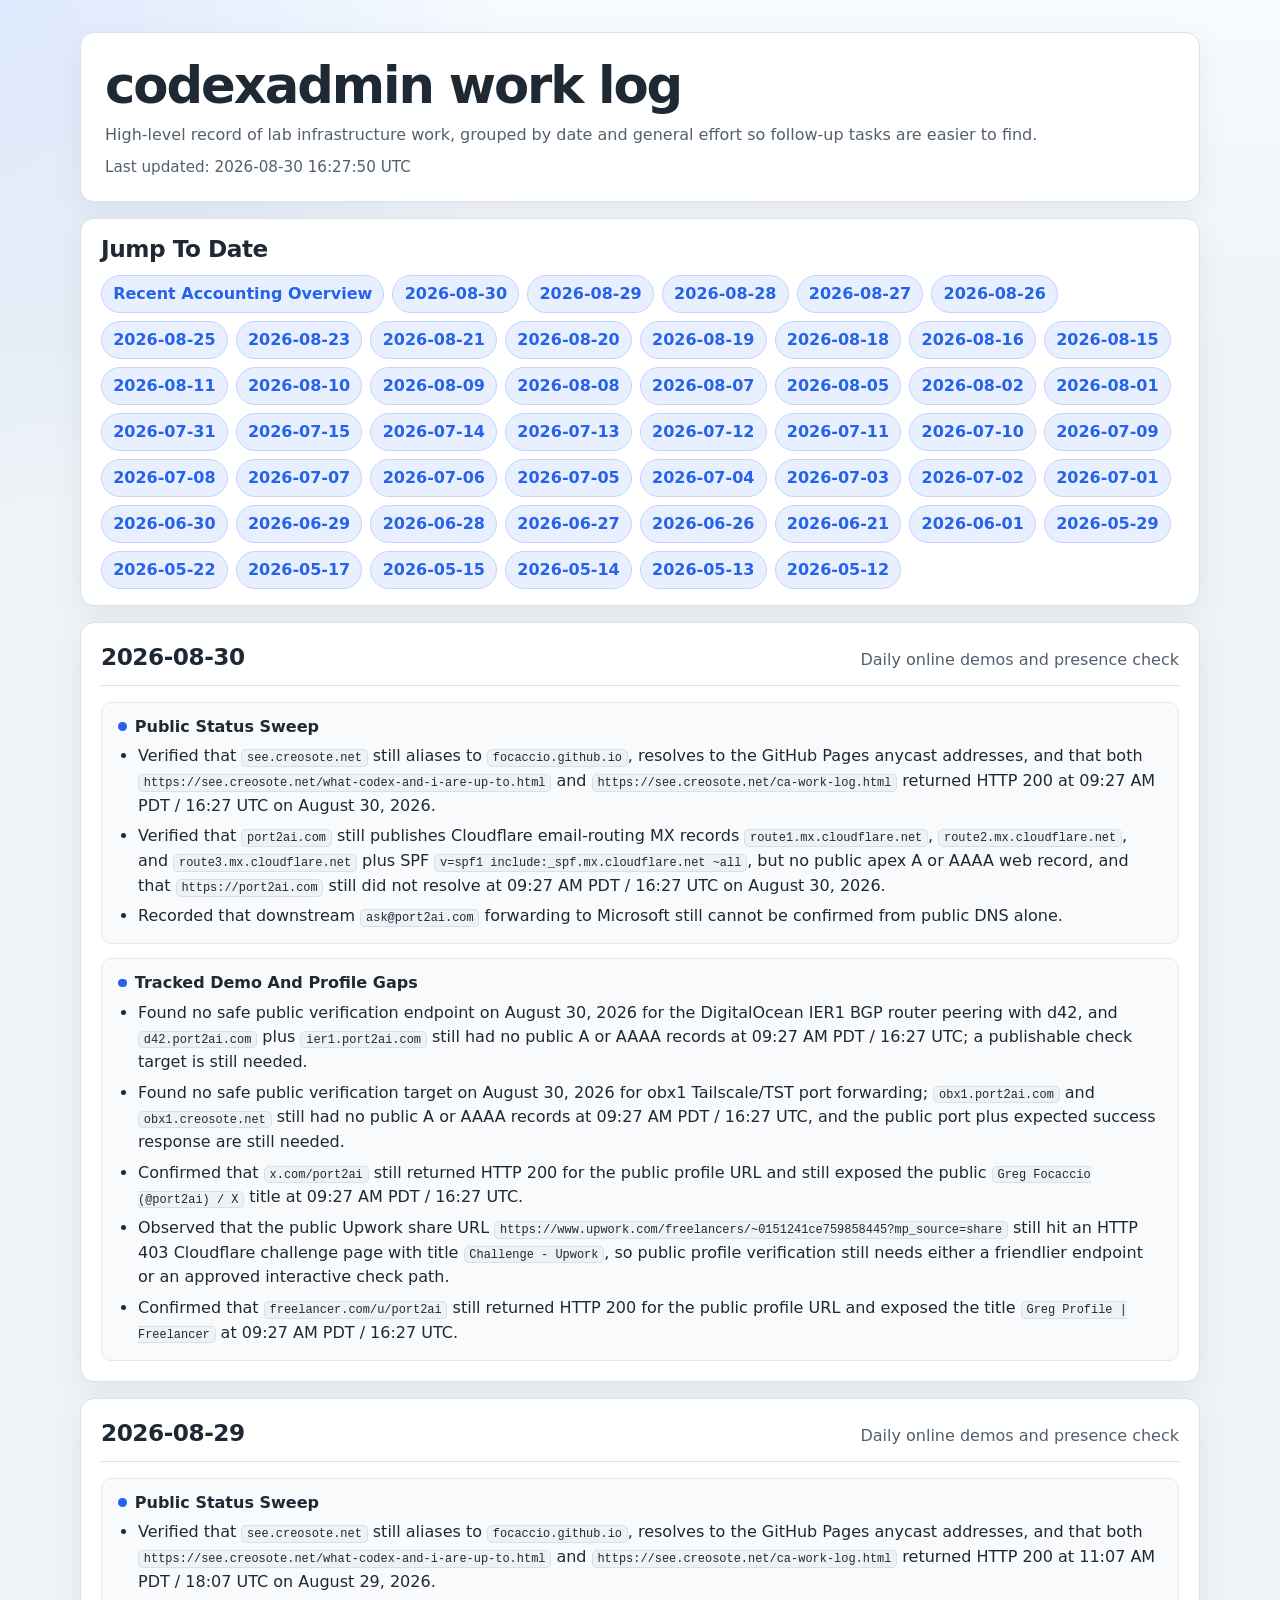
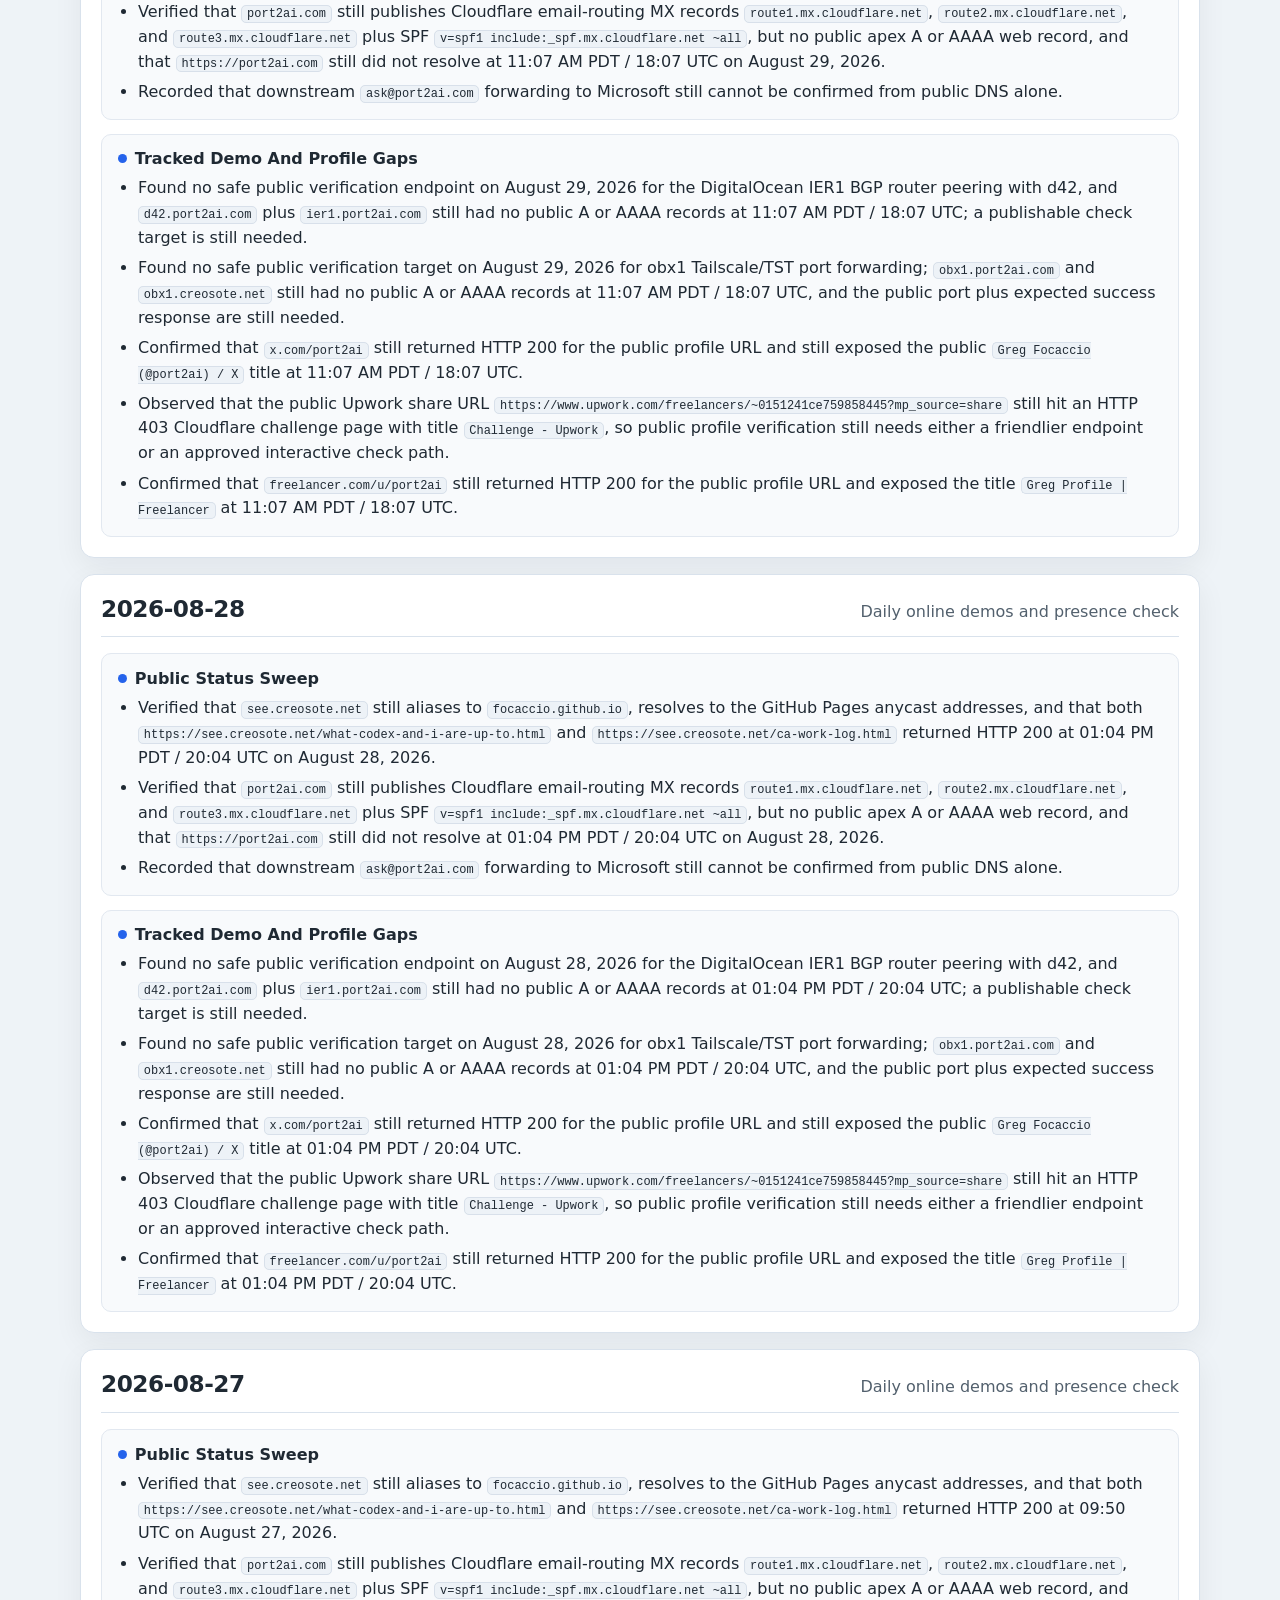
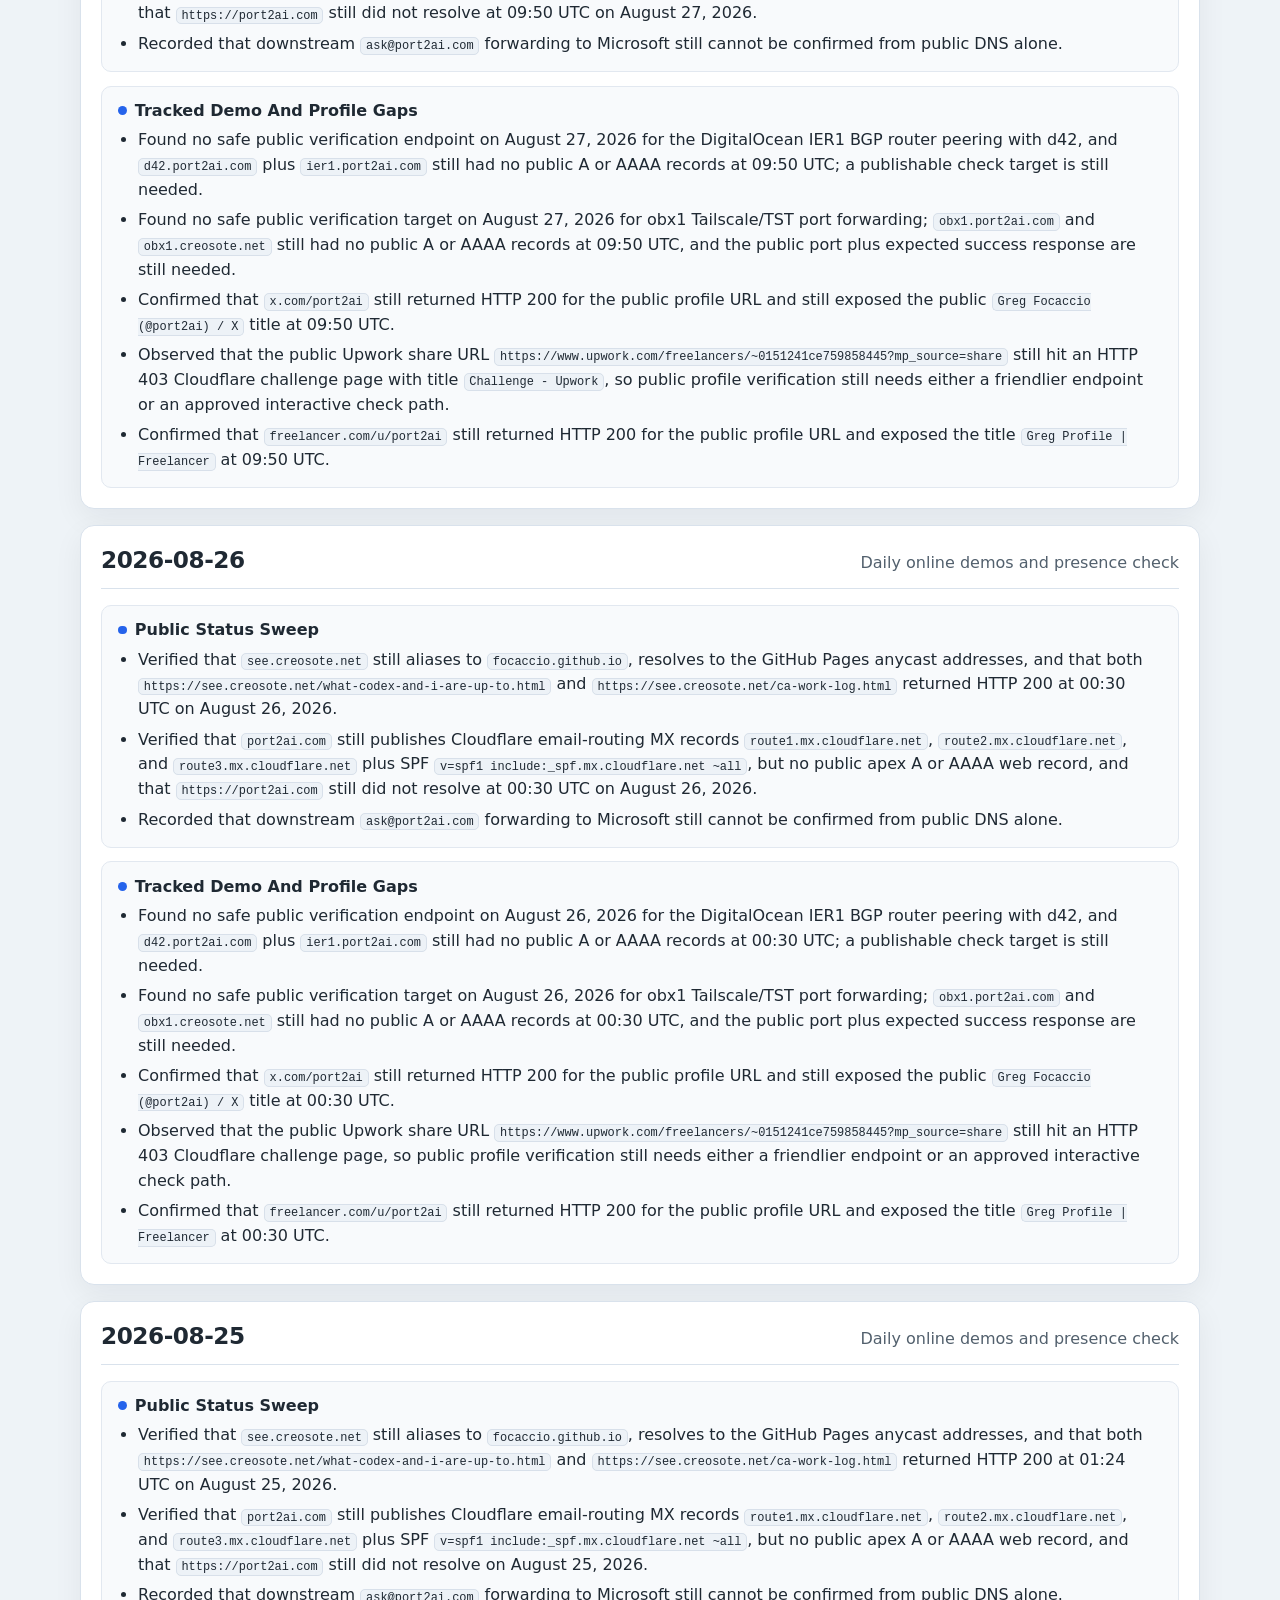
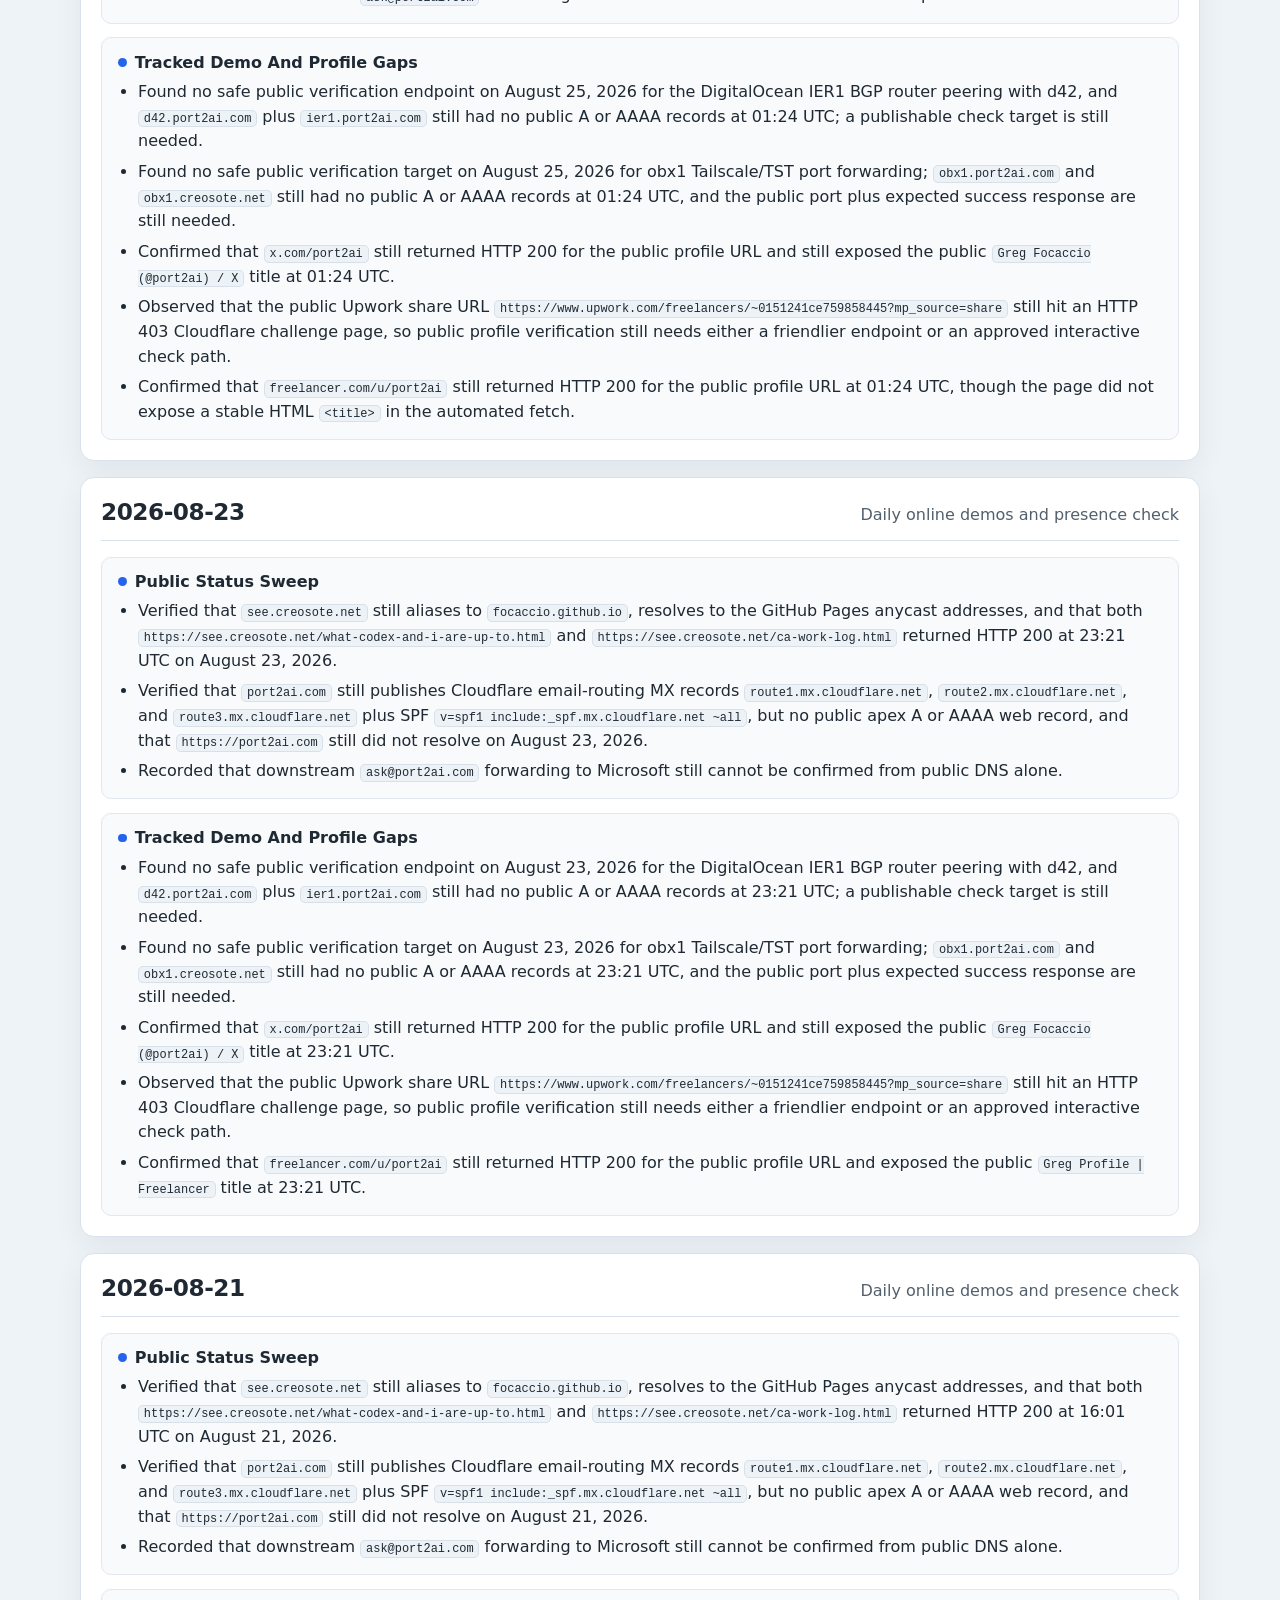
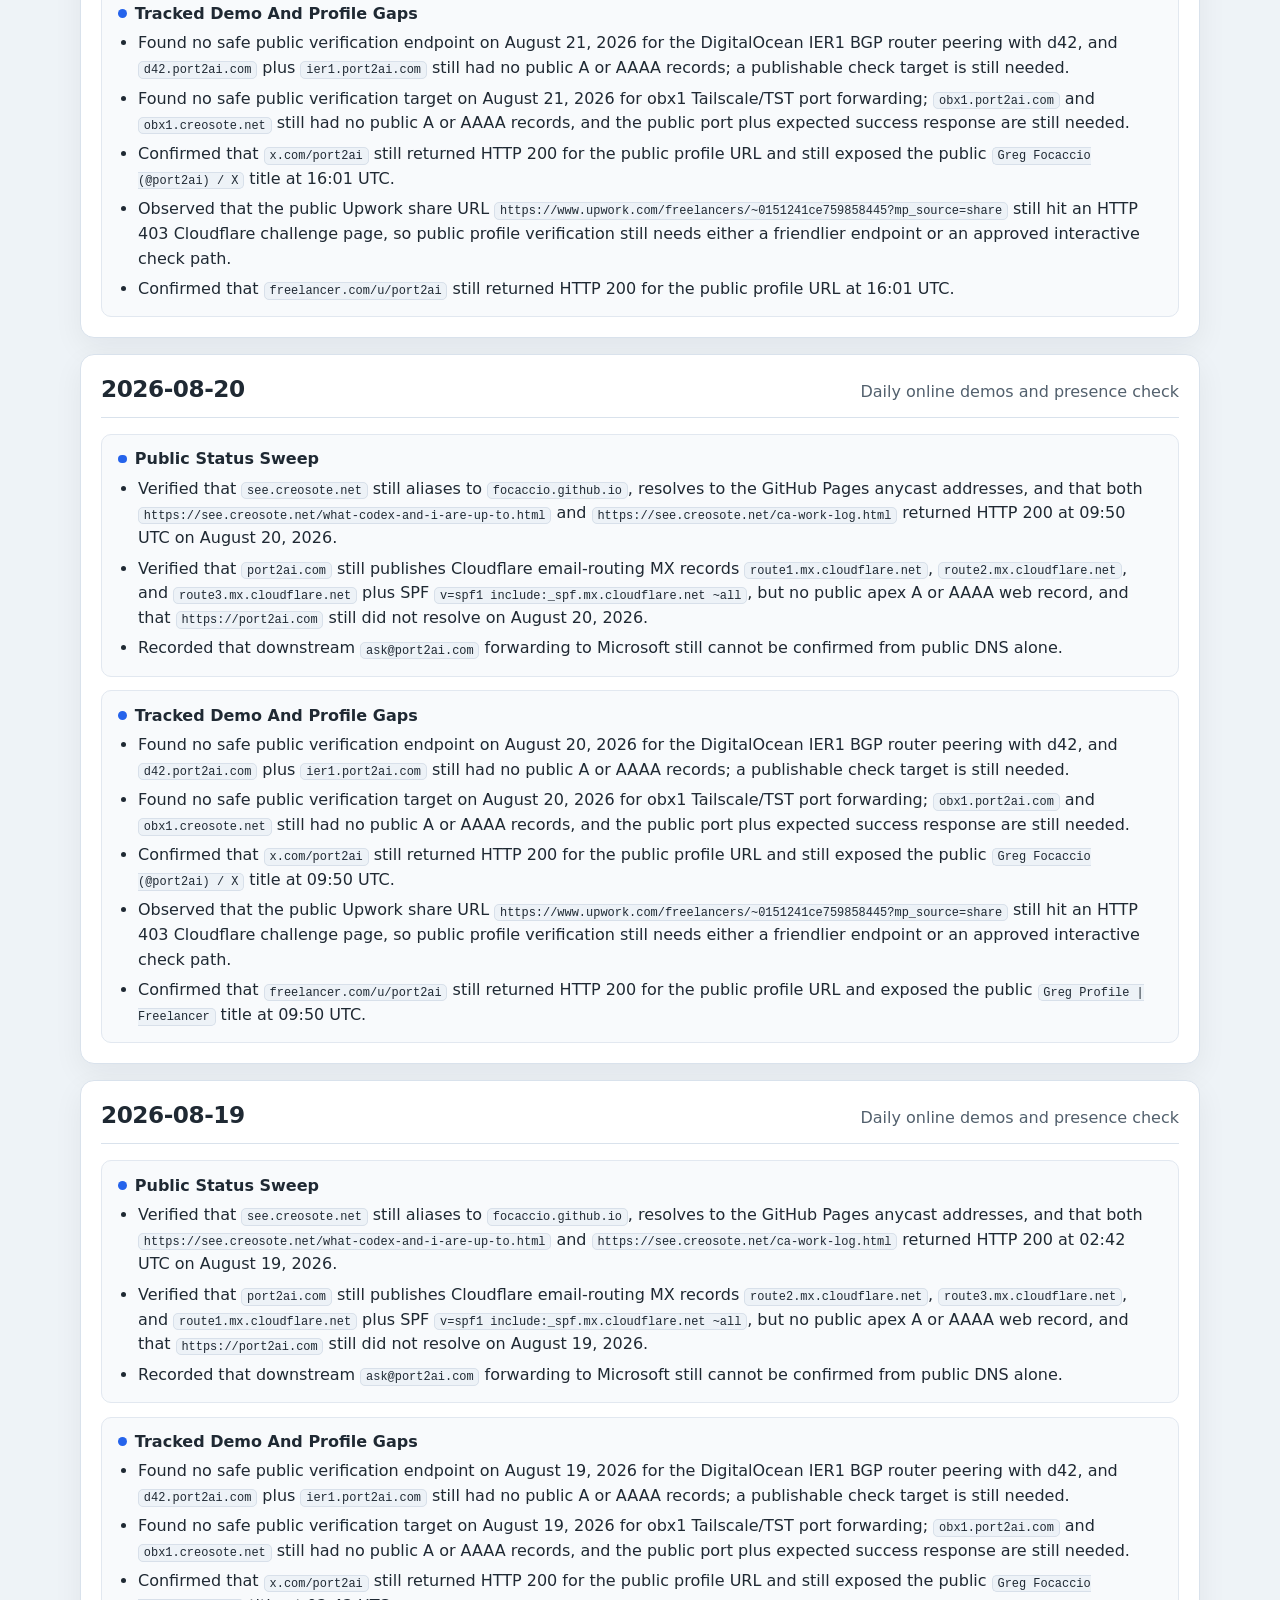
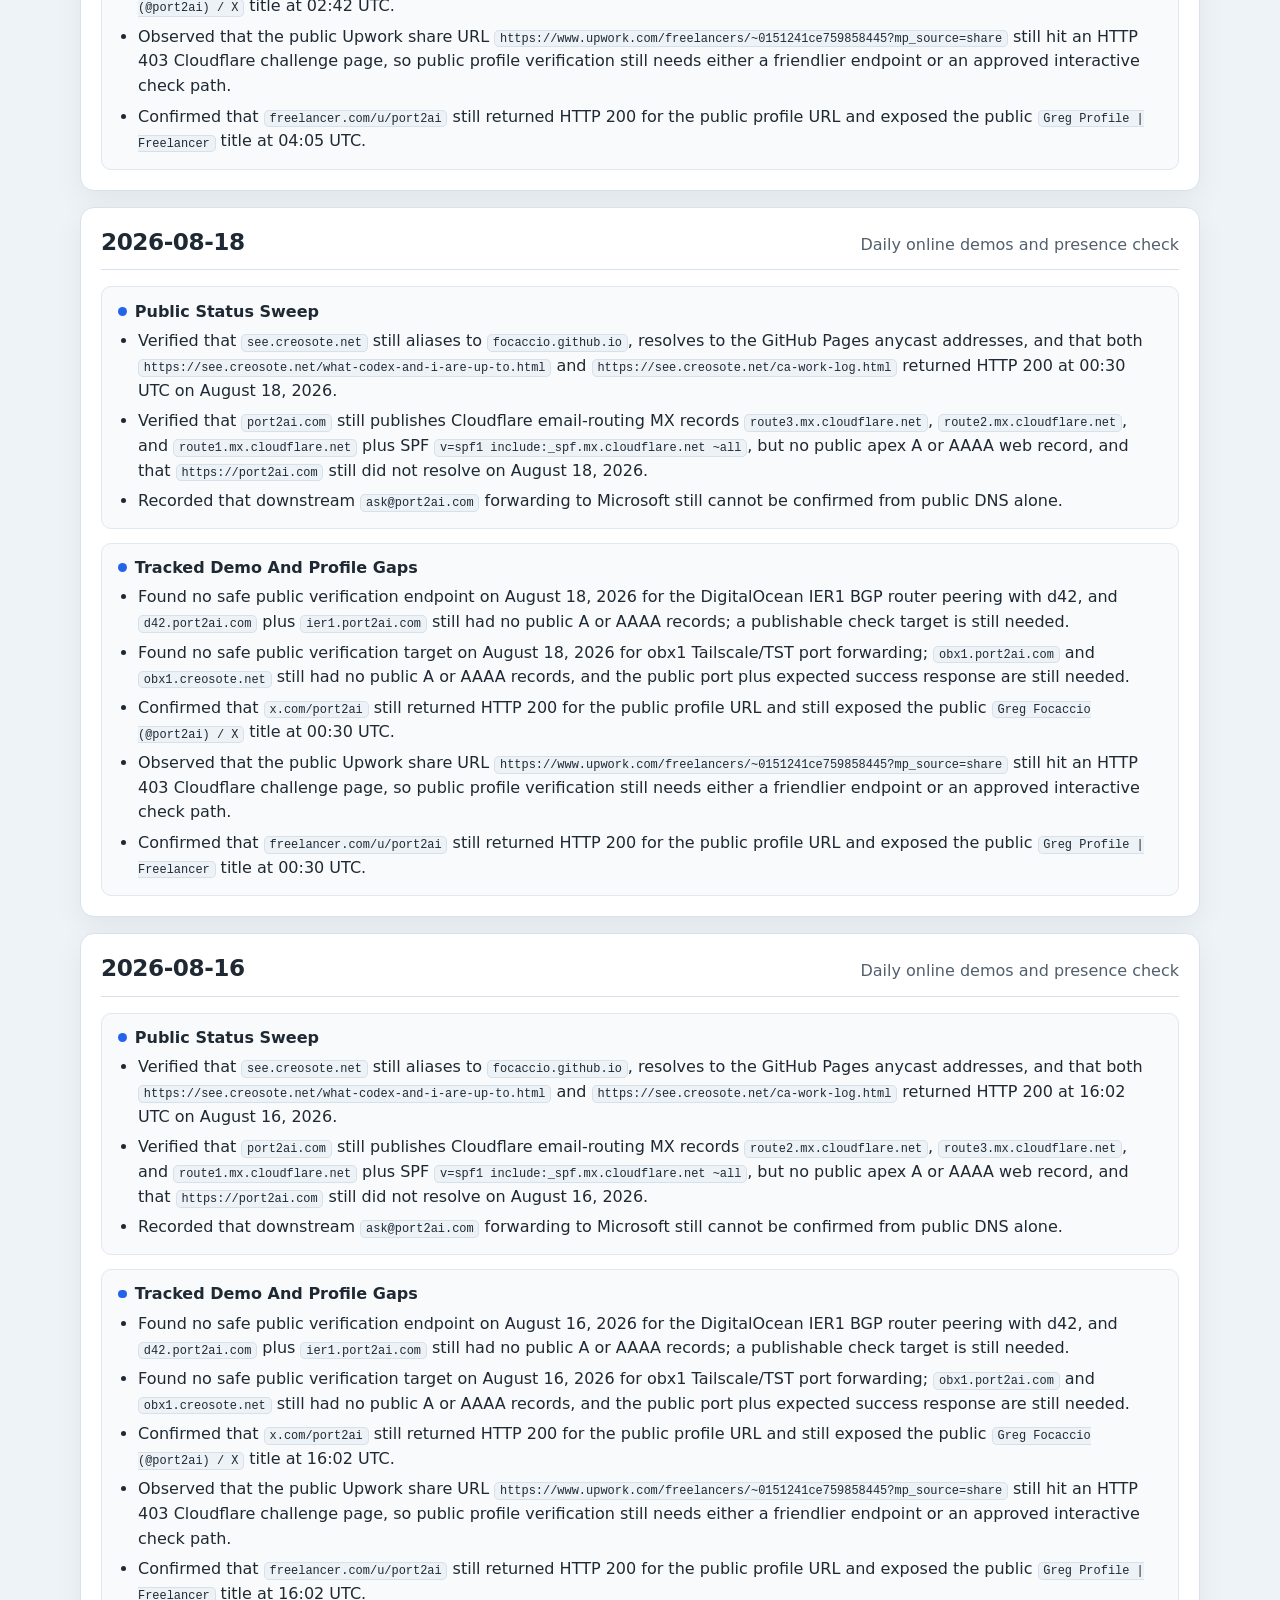
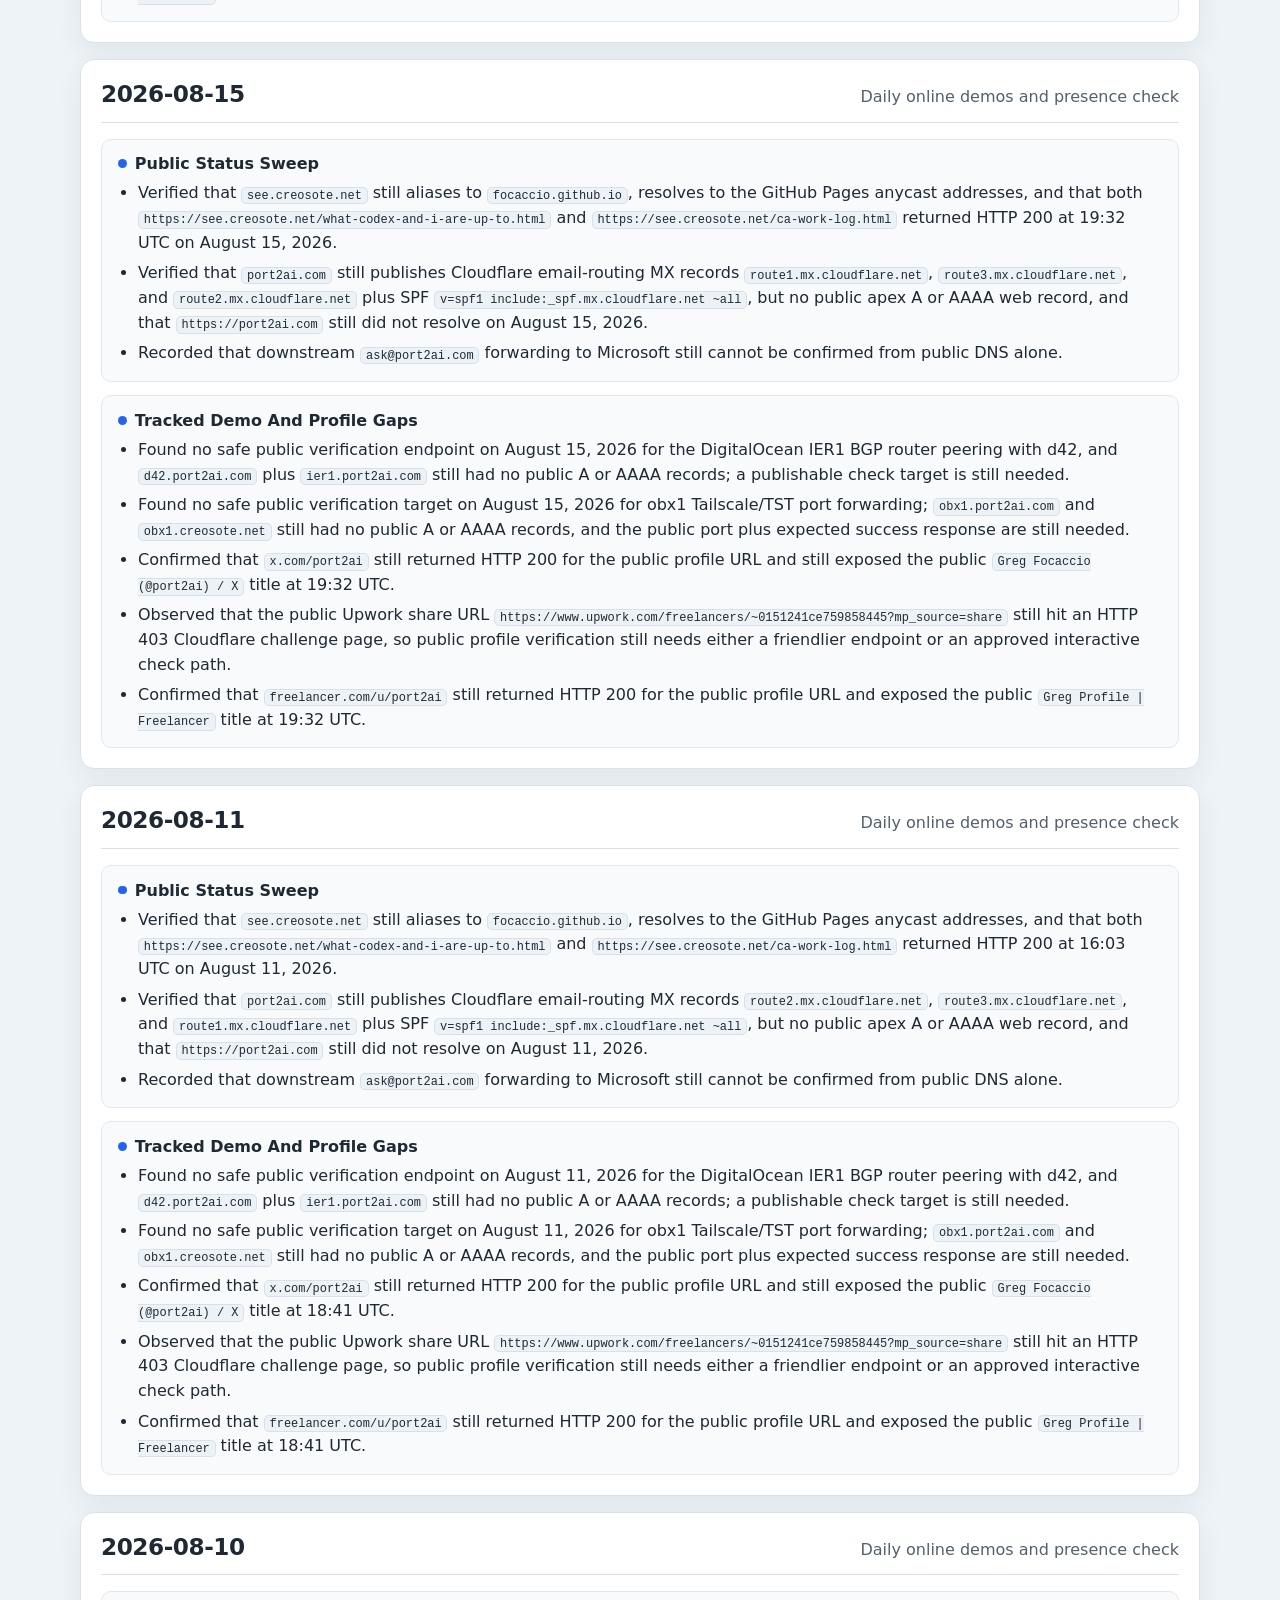
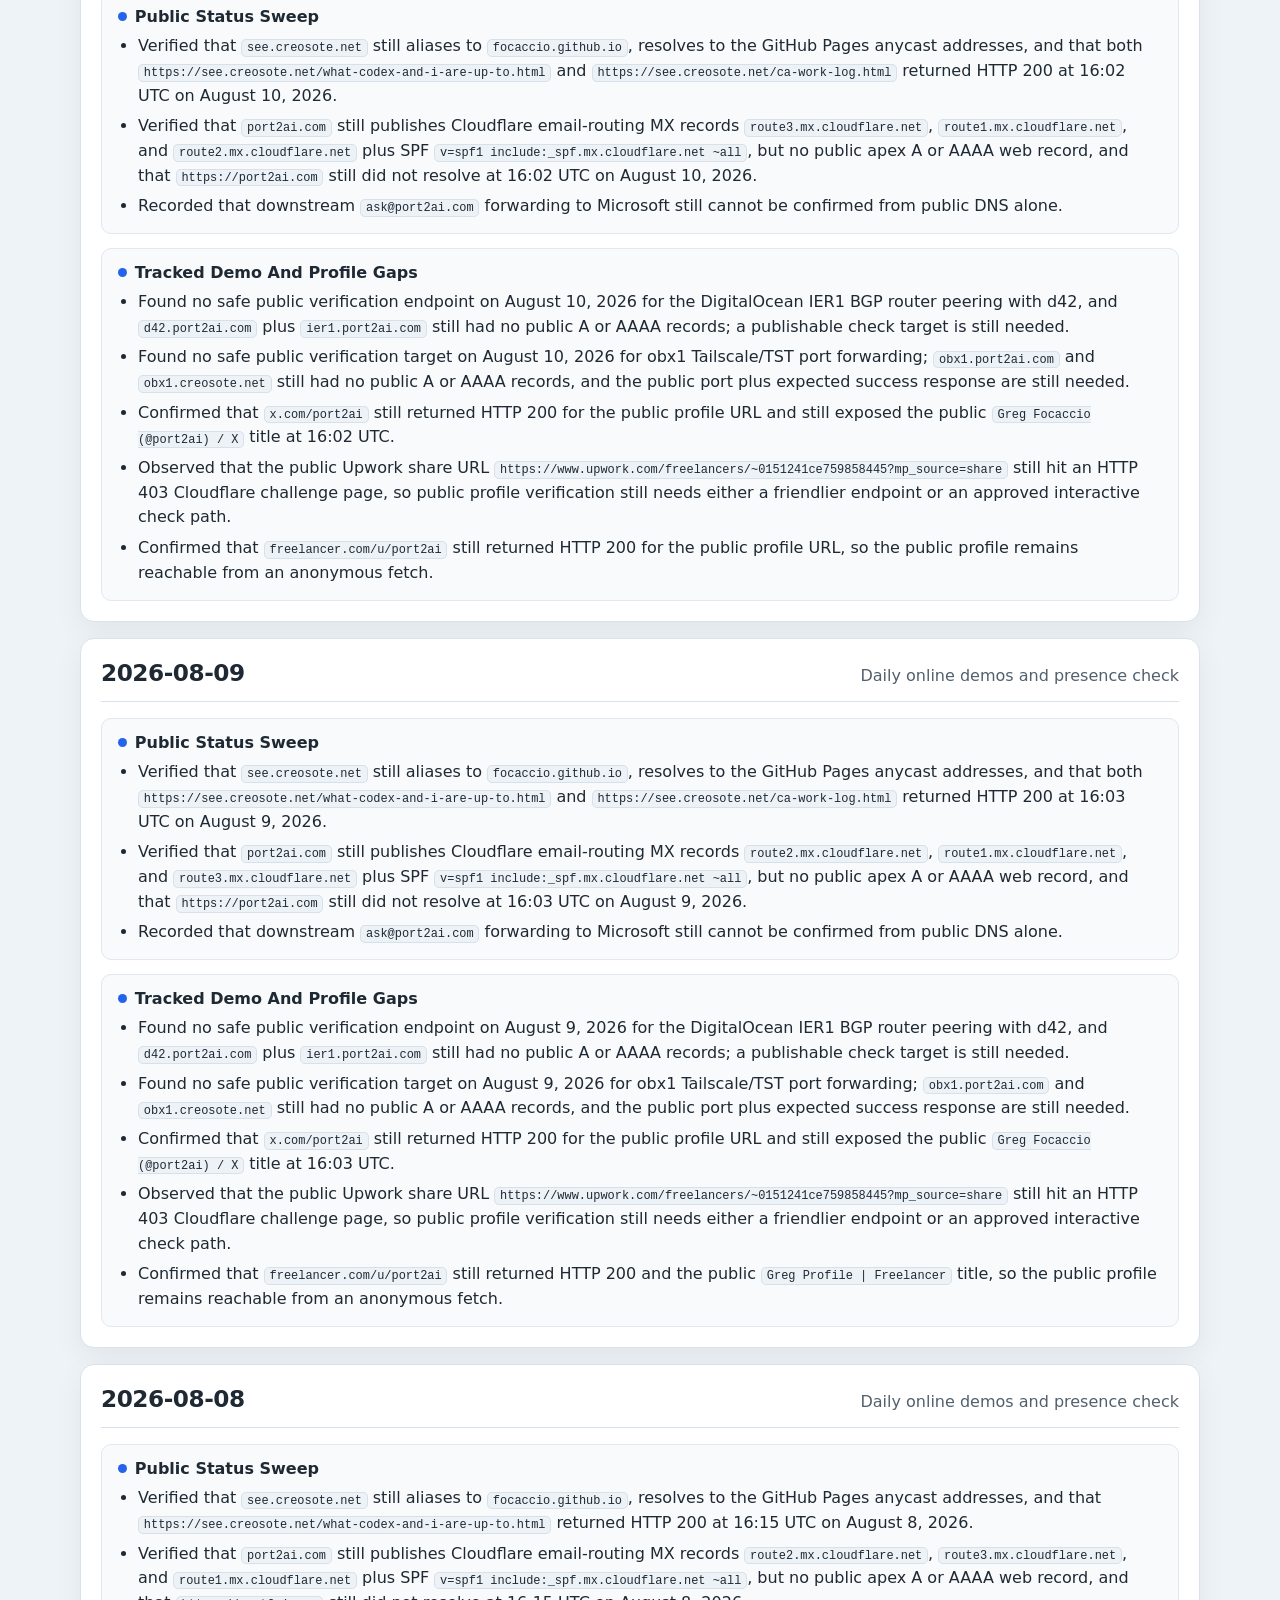
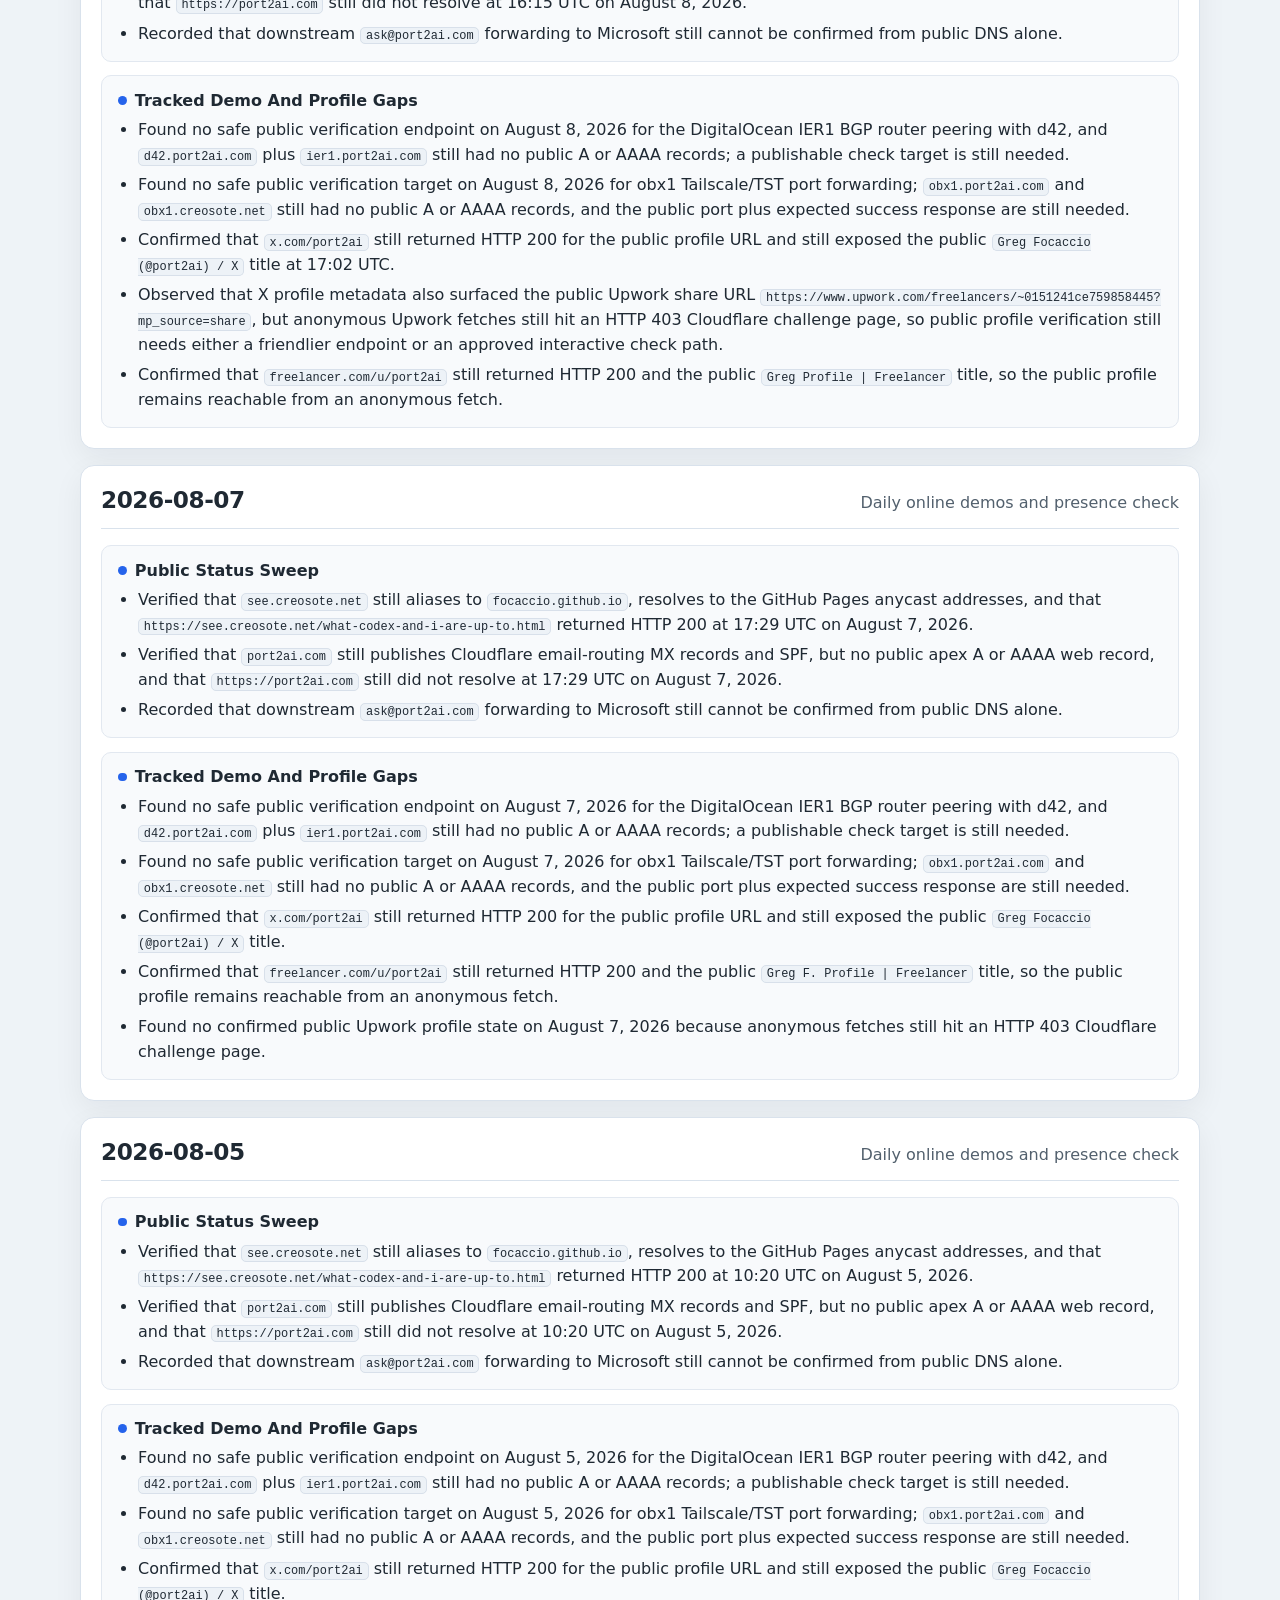
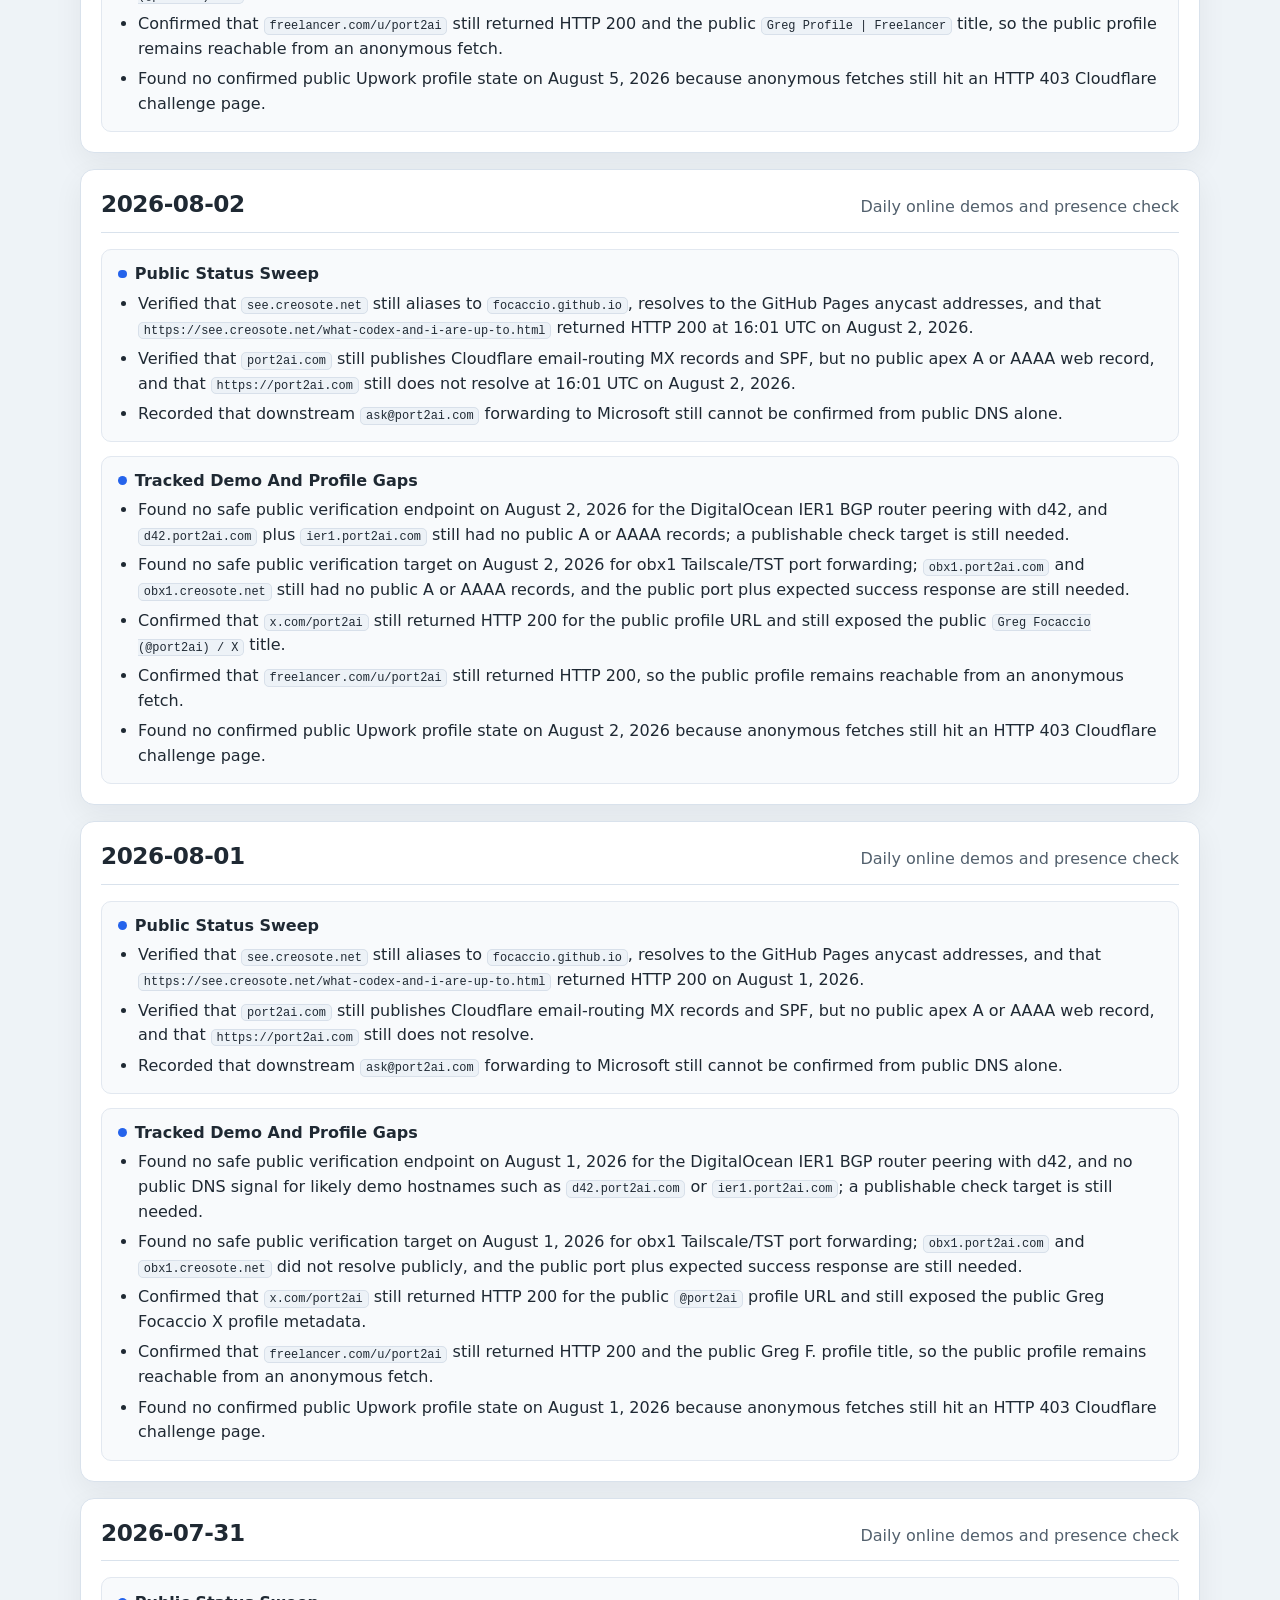
==== ca-work-log.html @ 95f0d200 "Update daily Codex presence page" ====
<!doctype html>
<html lang="en">
<head>
  <meta charset="utf-8">
  <meta name="viewport" content="width=device-width, initial-scale=1">
  <title>codexadmin work log</title>
  <style>
    :root {
      --bg: #eef3f7;
      --card: #ffffff;
      --ink: #1f2933;
      --muted: #52606d;
      --line: #d9e2ec;
      --accent: #2563eb;
      --accent-soft: #e8f0ff;
      --effort: #f8fafc;
    }

    * {
      box-sizing: border-box;
    }

    body {
      margin: 0;
      color: var(--ink);
      background:
        radial-gradient(circle at top left, rgba(37, 99, 235, 0.12), transparent 32rem),
        linear-gradient(180deg, #f7fbff 0, var(--bg) 22rem);
      font-family: system-ui, -apple-system, BlinkMacSystemFont, "Segoe UI", sans-serif;
      line-height: 1.55;
    }

    .page {
      width: min(1120px, calc(100% - 2rem));
      margin: 0 auto;
      padding: 2rem 0 3rem;
    }

    header, nav, section {
      background: var(--card);
      border: 1px solid var(--line);
      border-radius: 14px;
      box-shadow: 0 10px 30px rgba(15, 23, 42, 0.06);
    }

    header {
      padding: 1.35rem 1.5rem;
      margin-bottom: 1rem;
    }

    nav {
      padding: 1rem 1.25rem;
      margin-bottom: 1rem;
    }

    section {
      padding: 1.25rem;
      margin-bottom: 1rem;
    }

    h1, h2, h3 {
      margin: 0;
      line-height: 1.2;
    }

    h1 {
      font-size: clamp(2rem, 4vw, 3.2rem);
      letter-spacing: -0.04em;
    }

    h2 {
      font-size: 1.45rem;
      letter-spacing: -0.02em;
    }

    h3 {
      font-size: 1rem;
    }

    p {
      margin: 0.45rem 0 0;
    }

    a {
      color: var(--accent);
      text-decoration: none;
    }

    a:hover {
      text-decoration: underline;
    }

    ul {
      margin: 0.5rem 0 0;
      padding-left: 1.25rem;
    }

    li + li {
      margin-top: 0.35rem;
    }

    code {
      background: #edf2f7;
      border: 1px solid #d8e0ea;
      border-radius: 5px;
      padding: 0.05rem 0.3rem;
      font-size: 0.92em;
    }

    .stamp, .summary, .meta {
      color: var(--muted);
    }

    .stamp {
      margin-top: 0.5rem;
      font-size: 0.95rem;
    }

    .toc {
      display: flex;
      flex-wrap: wrap;
      gap: 0.5rem;
      margin-top: 0.75rem;
    }

    .toc a {
      display: inline-flex;
      align-items: center;
      border: 1px solid #c7d2fe;
      border-radius: 999px;
      background: var(--accent-soft);
      padding: 0.35rem 0.7rem;
      font-weight: 650;
    }

    .day-header {
      display: flex;
      align-items: baseline;
      justify-content: space-between;
      gap: 1rem;
      border-bottom: 1px solid var(--line);
      padding-bottom: 0.75rem;
      margin-bottom: 1rem;
    }

    .effort {
      background: var(--effort);
      border: 1px solid #e2e8f0;
      border-radius: 10px;
      padding: 0.9rem 1rem;
      margin-top: 0.85rem;
    }

    .effort h3 {
      display: flex;
      align-items: center;
      gap: 0.5rem;
    }

    .effort h3::before {
      content: "";
      width: 0.55rem;
      height: 0.55rem;
      border-radius: 999px;
      background: var(--accent);
      flex: 0 0 auto;
    }
  </style>
</head>
<body>
  <div class="page">
    <header>
      <h1>codexadmin work log</h1>
      <p class="summary">High-level record of lab infrastructure work, grouped by date and general effort so follow-up tasks are easier to find.</p>
      <div class="stamp">Last updated: 2026-08-30 16:27:50 UTC</div>
    </header>

    <nav aria-label="Work log dates">
      <h2>Jump To Date</h2>
      <div class="toc">
        <a href="#recent-accounting-overview">Recent Accounting Overview</a>
        <a href="#date-2026-08-30">2026-08-30</a>
        <a href="#date-2026-08-29">2026-08-29</a>
        <a href="#date-2026-08-28">2026-08-28</a>
        <a href="#date-2026-08-27">2026-08-27</a>
        <a href="#date-2026-08-26">2026-08-26</a>
        <a href="#date-2026-08-25">2026-08-25</a>
        <a href="#date-2026-08-23">2026-08-23</a>
        <a href="#date-2026-08-21">2026-08-21</a>
        <a href="#date-2026-08-20">2026-08-20</a>
        <a href="#date-2026-08-19">2026-08-19</a>
        <a href="#date-2026-08-18">2026-08-18</a>
        <a href="#date-2026-08-16">2026-08-16</a>
        <a href="#date-2026-08-15">2026-08-15</a>
        <a href="#date-2026-08-11">2026-08-11</a>
        <a href="#date-2026-08-10">2026-08-10</a>
        <a href="#date-2026-08-09">2026-08-09</a>
        <a href="#date-2026-08-08">2026-08-08</a>
        <a href="#date-2026-08-07">2026-08-07</a>
        <a href="#date-2026-08-05">2026-08-05</a>
        <a href="#date-2026-08-02">2026-08-02</a>
        <a href="#date-2026-08-01">2026-08-01</a>
        <a href="#date-2026-07-31">2026-07-31</a>
        <a href="#date-2026-07-15">2026-07-15</a>
        <a href="#date-2026-07-14">2026-07-14</a>
        <a href="#date-2026-07-13">2026-07-13</a>
        <a href="#date-2026-07-12">2026-07-12</a>
        <a href="#date-2026-07-11">2026-07-11</a>
        <a href="#date-2026-07-10">2026-07-10</a>
        <a href="#date-2026-07-09">2026-07-09</a>
        <a href="#date-2026-07-08">2026-07-08</a>
        <a href="#date-2026-07-07">2026-07-07</a>
        <a href="#date-2026-07-06">2026-07-06</a>
        <a href="#date-2026-07-05">2026-07-05</a>
        <a href="#date-2026-07-04">2026-07-04</a>
        <a href="#date-2026-07-03">2026-07-03</a>
        <a href="#date-2026-07-02">2026-07-02</a>
        <a href="#date-2026-07-01">2026-07-01</a>
        <a href="#date-2026-06-30">2026-06-30</a>
        <a href="#date-2026-06-29">2026-06-29</a>
        <a href="#date-2026-06-28">2026-06-28</a>
        <a href="#date-2026-06-27">2026-06-27</a>
        <a href="#date-2026-06-26">2026-06-26</a>
        <a href="#date-2026-06-21">2026-06-21</a>
        <a href="#date-2026-06-01">2026-06-01</a>
        <a href="#date-2026-05-29">2026-05-29</a>
        <a href="#date-2026-05-22">2026-05-22</a>
        <a href="#date-2026-05-17">2026-05-17</a>
        <a href="#date-2026-05-15">2026-05-15</a>
        <a href="#date-2026-05-14">2026-05-14</a>
        <a href="#date-2026-05-13">2026-05-13</a>
        <a href="#date-2026-05-12">2026-05-12</a>
      </div>
    </nav>

    <main>
      <section id="date-2026-08-30">
        <div class="day-header">
          <h2>2026-08-30</h2>
          <div class="meta">Daily online demos and presence check</div>
        </div>

        <div class="effort">
          <h3>Public Status Sweep</h3>
          <ul>
            <li>Verified that <code>see.creosote.net</code> still aliases to <code>focaccio.github.io</code>, resolves to the GitHub Pages anycast addresses, and that both <code>https://see.creosote.net/what-codex-and-i-are-up-to.html</code> and <code>https://see.creosote.net/ca-work-log.html</code> returned HTTP 200 at 09:27 AM PDT / 16:27 UTC on August 30, 2026.</li>
            <li>Verified that <code>port2ai.com</code> still publishes Cloudflare email-routing MX records <code>route1.mx.cloudflare.net</code>, <code>route2.mx.cloudflare.net</code>, and <code>route3.mx.cloudflare.net</code> plus SPF <code>v=spf1 include:_spf.mx.cloudflare.net ~all</code>, but no public apex A or AAAA web record, and that <code>https://port2ai.com</code> still did not resolve at 09:27 AM PDT / 16:27 UTC on August 30, 2026.</li>
            <li>Recorded that downstream <code>ask@port2ai.com</code> forwarding to Microsoft still cannot be confirmed from public DNS alone.</li>
          </ul>
        </div>

        <div class="effort">
          <h3>Tracked Demo And Profile Gaps</h3>
          <ul>
            <li>Found no safe public verification endpoint on August 30, 2026 for the DigitalOcean IER1 BGP router peering with d42, and <code>d42.port2ai.com</code> plus <code>ier1.port2ai.com</code> still had no public A or AAAA records at 09:27 AM PDT / 16:27 UTC; a publishable check target is still needed.</li>
            <li>Found no safe public verification target on August 30, 2026 for obx1 Tailscale/TST port forwarding; <code>obx1.port2ai.com</code> and <code>obx1.creosote.net</code> still had no public A or AAAA records at 09:27 AM PDT / 16:27 UTC, and the public port plus expected success response are still needed.</li>
            <li>Confirmed that <code>x.com/port2ai</code> still returned HTTP 200 for the public profile URL and still exposed the public <code>Greg Focaccio (@port2ai) / X</code> title at 09:27 AM PDT / 16:27 UTC.</li>
            <li>Observed that the public Upwork share URL <code>https://www.upwork.com/freelancers/~0151241ce759858445?mp_source=share</code> still hit an HTTP 403 Cloudflare challenge page with title <code>Challenge - Upwork</code>, so public profile verification still needs either a friendlier endpoint or an approved interactive check path.</li>
            <li>Confirmed that <code>freelancer.com/u/port2ai</code> still returned HTTP 200 for the public profile URL and exposed the title <code>Greg Profile | Freelancer</code> at 09:27 AM PDT / 16:27 UTC.</li>
          </ul>
        </div>
      </section>

      <section id="date-2026-08-29">
        <div class="day-header">
          <h2>2026-08-29</h2>
          <div class="meta">Daily online demos and presence check</div>
        </div>

        <div class="effort">
          <h3>Public Status Sweep</h3>
          <ul>
            <li>Verified that <code>see.creosote.net</code> still aliases to <code>focaccio.github.io</code>, resolves to the GitHub Pages anycast addresses, and that both <code>https://see.creosote.net/what-codex-and-i-are-up-to.html</code> and <code>https://see.creosote.net/ca-work-log.html</code> returned HTTP 200 at 11:07 AM PDT / 18:07 UTC on August 29, 2026.</li>
            <li>Verified that <code>port2ai.com</code> still publishes Cloudflare email-routing MX records <code>route1.mx.cloudflare.net</code>, <code>route2.mx.cloudflare.net</code>, and <code>route3.mx.cloudflare.net</code> plus SPF <code>v=spf1 include:_spf.mx.cloudflare.net ~all</code>, but no public apex A or AAAA web record, and that <code>https://port2ai.com</code> still did not resolve at 11:07 AM PDT / 18:07 UTC on August 29, 2026.</li>
            <li>Recorded that downstream <code>ask@port2ai.com</code> forwarding to Microsoft still cannot be confirmed from public DNS alone.</li>
          </ul>
        </div>

        <div class="effort">
          <h3>Tracked Demo And Profile Gaps</h3>
          <ul>
            <li>Found no safe public verification endpoint on August 29, 2026 for the DigitalOcean IER1 BGP router peering with d42, and <code>d42.port2ai.com</code> plus <code>ier1.port2ai.com</code> still had no public A or AAAA records at 11:07 AM PDT / 18:07 UTC; a publishable check target is still needed.</li>
            <li>Found no safe public verification target on August 29, 2026 for obx1 Tailscale/TST port forwarding; <code>obx1.port2ai.com</code> and <code>obx1.creosote.net</code> still had no public A or AAAA records at 11:07 AM PDT / 18:07 UTC, and the public port plus expected success response are still needed.</li>
            <li>Confirmed that <code>x.com/port2ai</code> still returned HTTP 200 for the public profile URL and still exposed the public <code>Greg Focaccio (@port2ai) / X</code> title at 11:07 AM PDT / 18:07 UTC.</li>
            <li>Observed that the public Upwork share URL <code>https://www.upwork.com/freelancers/~0151241ce759858445?mp_source=share</code> still hit an HTTP 403 Cloudflare challenge page with title <code>Challenge - Upwork</code>, so public profile verification still needs either a friendlier endpoint or an approved interactive check path.</li>
            <li>Confirmed that <code>freelancer.com/u/port2ai</code> still returned HTTP 200 for the public profile URL and exposed the title <code>Greg Profile | Freelancer</code> at 11:07 AM PDT / 18:07 UTC.</li>
          </ul>
        </div>
      </section>

      <section id="date-2026-08-28">
        <div class="day-header">
          <h2>2026-08-28</h2>
          <div class="meta">Daily online demos and presence check</div>
        </div>

        <div class="effort">
          <h3>Public Status Sweep</h3>
          <ul>
            <li>Verified that <code>see.creosote.net</code> still aliases to <code>focaccio.github.io</code>, resolves to the GitHub Pages anycast addresses, and that both <code>https://see.creosote.net/what-codex-and-i-are-up-to.html</code> and <code>https://see.creosote.net/ca-work-log.html</code> returned HTTP 200 at 01:04 PM PDT / 20:04 UTC on August 28, 2026.</li>
            <li>Verified that <code>port2ai.com</code> still publishes Cloudflare email-routing MX records <code>route1.mx.cloudflare.net</code>, <code>route2.mx.cloudflare.net</code>, and <code>route3.mx.cloudflare.net</code> plus SPF <code>v=spf1 include:_spf.mx.cloudflare.net ~all</code>, but no public apex A or AAAA web record, and that <code>https://port2ai.com</code> still did not resolve at 01:04 PM PDT / 20:04 UTC on August 28, 2026.</li>
            <li>Recorded that downstream <code>ask@port2ai.com</code> forwarding to Microsoft still cannot be confirmed from public DNS alone.</li>
          </ul>
        </div>

        <div class="effort">
          <h3>Tracked Demo And Profile Gaps</h3>
          <ul>
            <li>Found no safe public verification endpoint on August 28, 2026 for the DigitalOcean IER1 BGP router peering with d42, and <code>d42.port2ai.com</code> plus <code>ier1.port2ai.com</code> still had no public A or AAAA records at 01:04 PM PDT / 20:04 UTC; a publishable check target is still needed.</li>
            <li>Found no safe public verification target on August 28, 2026 for obx1 Tailscale/TST port forwarding; <code>obx1.port2ai.com</code> and <code>obx1.creosote.net</code> still had no public A or AAAA records at 01:04 PM PDT / 20:04 UTC, and the public port plus expected success response are still needed.</li>
            <li>Confirmed that <code>x.com/port2ai</code> still returned HTTP 200 for the public profile URL and still exposed the public <code>Greg Focaccio (@port2ai) / X</code> title at 01:04 PM PDT / 20:04 UTC.</li>
            <li>Observed that the public Upwork share URL <code>https://www.upwork.com/freelancers/~0151241ce759858445?mp_source=share</code> still hit an HTTP 403 Cloudflare challenge page with title <code>Challenge - Upwork</code>, so public profile verification still needs either a friendlier endpoint or an approved interactive check path.</li>
            <li>Confirmed that <code>freelancer.com/u/port2ai</code> still returned HTTP 200 for the public profile URL and exposed the title <code>Greg Profile | Freelancer</code> at 01:04 PM PDT / 20:04 UTC.</li>
          </ul>
        </div>
      </section>

      <section id="date-2026-08-27">
        <div class="day-header">
          <h2>2026-08-27</h2>
          <div class="meta">Daily online demos and presence check</div>
        </div>

        <div class="effort">
          <h3>Public Status Sweep</h3>
          <ul>
            <li>Verified that <code>see.creosote.net</code> still aliases to <code>focaccio.github.io</code>, resolves to the GitHub Pages anycast addresses, and that both <code>https://see.creosote.net/what-codex-and-i-are-up-to.html</code> and <code>https://see.creosote.net/ca-work-log.html</code> returned HTTP 200 at 09:50 UTC on August 27, 2026.</li>
            <li>Verified that <code>port2ai.com</code> still publishes Cloudflare email-routing MX records <code>route1.mx.cloudflare.net</code>, <code>route2.mx.cloudflare.net</code>, and <code>route3.mx.cloudflare.net</code> plus SPF <code>v=spf1 include:_spf.mx.cloudflare.net ~all</code>, but no public apex A or AAAA web record, and that <code>https://port2ai.com</code> still did not resolve at 09:50 UTC on August 27, 2026.</li>
            <li>Recorded that downstream <code>ask@port2ai.com</code> forwarding to Microsoft still cannot be confirmed from public DNS alone.</li>
          </ul>
        </div>

        <div class="effort">
          <h3>Tracked Demo And Profile Gaps</h3>
          <ul>
            <li>Found no safe public verification endpoint on August 27, 2026 for the DigitalOcean IER1 BGP router peering with d42, and <code>d42.port2ai.com</code> plus <code>ier1.port2ai.com</code> still had no public A or AAAA records at 09:50 UTC; a publishable check target is still needed.</li>
            <li>Found no safe public verification target on August 27, 2026 for obx1 Tailscale/TST port forwarding; <code>obx1.port2ai.com</code> and <code>obx1.creosote.net</code> still had no public A or AAAA records at 09:50 UTC, and the public port plus expected success response are still needed.</li>
            <li>Confirmed that <code>x.com/port2ai</code> still returned HTTP 200 for the public profile URL and still exposed the public <code>Greg Focaccio (@port2ai) / X</code> title at 09:50 UTC.</li>
            <li>Observed that the public Upwork share URL <code>https://www.upwork.com/freelancers/~0151241ce759858445?mp_source=share</code> still hit an HTTP 403 Cloudflare challenge page with title <code>Challenge - Upwork</code>, so public profile verification still needs either a friendlier endpoint or an approved interactive check path.</li>
            <li>Confirmed that <code>freelancer.com/u/port2ai</code> still returned HTTP 200 for the public profile URL and exposed the title <code>Greg Profile | Freelancer</code> at 09:50 UTC.</li>
          </ul>
        </div>
      </section>

      <section id="date-2026-08-26">
        <div class="day-header">
          <h2>2026-08-26</h2>
          <div class="meta">Daily online demos and presence check</div>
        </div>

        <div class="effort">
          <h3>Public Status Sweep</h3>
          <ul>
            <li>Verified that <code>see.creosote.net</code> still aliases to <code>focaccio.github.io</code>, resolves to the GitHub Pages anycast addresses, and that both <code>https://see.creosote.net/what-codex-and-i-are-up-to.html</code> and <code>https://see.creosote.net/ca-work-log.html</code> returned HTTP 200 at 00:30 UTC on August 26, 2026.</li>
            <li>Verified that <code>port2ai.com</code> still publishes Cloudflare email-routing MX records <code>route1.mx.cloudflare.net</code>, <code>route2.mx.cloudflare.net</code>, and <code>route3.mx.cloudflare.net</code> plus SPF <code>v=spf1 include:_spf.mx.cloudflare.net ~all</code>, but no public apex A or AAAA web record, and that <code>https://port2ai.com</code> still did not resolve at 00:30 UTC on August 26, 2026.</li>
            <li>Recorded that downstream <code>ask@port2ai.com</code> forwarding to Microsoft still cannot be confirmed from public DNS alone.</li>
          </ul>
        </div>

        <div class="effort">
          <h3>Tracked Demo And Profile Gaps</h3>
          <ul>
            <li>Found no safe public verification endpoint on August 26, 2026 for the DigitalOcean IER1 BGP router peering with d42, and <code>d42.port2ai.com</code> plus <code>ier1.port2ai.com</code> still had no public A or AAAA records at 00:30 UTC; a publishable check target is still needed.</li>
            <li>Found no safe public verification target on August 26, 2026 for obx1 Tailscale/TST port forwarding; <code>obx1.port2ai.com</code> and <code>obx1.creosote.net</code> still had no public A or AAAA records at 00:30 UTC, and the public port plus expected success response are still needed.</li>
            <li>Confirmed that <code>x.com/port2ai</code> still returned HTTP 200 for the public profile URL and still exposed the public <code>Greg Focaccio (@port2ai) / X</code> title at 00:30 UTC.</li>
            <li>Observed that the public Upwork share URL <code>https://www.upwork.com/freelancers/~0151241ce759858445?mp_source=share</code> still hit an HTTP 403 Cloudflare challenge page, so public profile verification still needs either a friendlier endpoint or an approved interactive check path.</li>
            <li>Confirmed that <code>freelancer.com/u/port2ai</code> still returned HTTP 200 for the public profile URL and exposed the title <code>Greg Profile | Freelancer</code> at 00:30 UTC.</li>
          </ul>
        </div>
      </section>

      <section id="date-2026-08-25">
        <div class="day-header">
          <h2>2026-08-25</h2>
          <div class="meta">Daily online demos and presence check</div>
        </div>

        <div class="effort">
          <h3>Public Status Sweep</h3>
          <ul>
            <li>Verified that <code>see.creosote.net</code> still aliases to <code>focaccio.github.io</code>, resolves to the GitHub Pages anycast addresses, and that both <code>https://see.creosote.net/what-codex-and-i-are-up-to.html</code> and <code>https://see.creosote.net/ca-work-log.html</code> returned HTTP 200 at 01:24 UTC on August 25, 2026.</li>
            <li>Verified that <code>port2ai.com</code> still publishes Cloudflare email-routing MX records <code>route1.mx.cloudflare.net</code>, <code>route2.mx.cloudflare.net</code>, and <code>route3.mx.cloudflare.net</code> plus SPF <code>v=spf1 include:_spf.mx.cloudflare.net ~all</code>, but no public apex A or AAAA web record, and that <code>https://port2ai.com</code> still did not resolve on August 25, 2026.</li>
            <li>Recorded that downstream <code>ask@port2ai.com</code> forwarding to Microsoft still cannot be confirmed from public DNS alone.</li>
          </ul>
        </div>

        <div class="effort">
          <h3>Tracked Demo And Profile Gaps</h3>
          <ul>
            <li>Found no safe public verification endpoint on August 25, 2026 for the DigitalOcean IER1 BGP router peering with d42, and <code>d42.port2ai.com</code> plus <code>ier1.port2ai.com</code> still had no public A or AAAA records at 01:24 UTC; a publishable check target is still needed.</li>
            <li>Found no safe public verification target on August 25, 2026 for obx1 Tailscale/TST port forwarding; <code>obx1.port2ai.com</code> and <code>obx1.creosote.net</code> still had no public A or AAAA records at 01:24 UTC, and the public port plus expected success response are still needed.</li>
            <li>Confirmed that <code>x.com/port2ai</code> still returned HTTP 200 for the public profile URL and still exposed the public <code>Greg Focaccio (@port2ai) / X</code> title at 01:24 UTC.</li>
            <li>Observed that the public Upwork share URL <code>https://www.upwork.com/freelancers/~0151241ce759858445?mp_source=share</code> still hit an HTTP 403 Cloudflare challenge page, so public profile verification still needs either a friendlier endpoint or an approved interactive check path.</li>
            <li>Confirmed that <code>freelancer.com/u/port2ai</code> still returned HTTP 200 for the public profile URL at 01:24 UTC, though the page did not expose a stable HTML <code>&lt;title&gt;</code> in the automated fetch.</li>
          </ul>
        </div>
      </section>

      <section id="date-2026-08-23">
        <div class="day-header">
          <h2>2026-08-23</h2>
          <div class="meta">Daily online demos and presence check</div>
        </div>

        <div class="effort">
          <h3>Public Status Sweep</h3>
          <ul>
            <li>Verified that <code>see.creosote.net</code> still aliases to <code>focaccio.github.io</code>, resolves to the GitHub Pages anycast addresses, and that both <code>https://see.creosote.net/what-codex-and-i-are-up-to.html</code> and <code>https://see.creosote.net/ca-work-log.html</code> returned HTTP 200 at 23:21 UTC on August 23, 2026.</li>
            <li>Verified that <code>port2ai.com</code> still publishes Cloudflare email-routing MX records <code>route1.mx.cloudflare.net</code>, <code>route2.mx.cloudflare.net</code>, and <code>route3.mx.cloudflare.net</code> plus SPF <code>v=spf1 include:_spf.mx.cloudflare.net ~all</code>, but no public apex A or AAAA web record, and that <code>https://port2ai.com</code> still did not resolve on August 23, 2026.</li>
            <li>Recorded that downstream <code>ask@port2ai.com</code> forwarding to Microsoft still cannot be confirmed from public DNS alone.</li>
          </ul>
        </div>

        <div class="effort">
          <h3>Tracked Demo And Profile Gaps</h3>
          <ul>
            <li>Found no safe public verification endpoint on August 23, 2026 for the DigitalOcean IER1 BGP router peering with d42, and <code>d42.port2ai.com</code> plus <code>ier1.port2ai.com</code> still had no public A or AAAA records at 23:21 UTC; a publishable check target is still needed.</li>
            <li>Found no safe public verification target on August 23, 2026 for obx1 Tailscale/TST port forwarding; <code>obx1.port2ai.com</code> and <code>obx1.creosote.net</code> still had no public A or AAAA records at 23:21 UTC, and the public port plus expected success response are still needed.</li>
            <li>Confirmed that <code>x.com/port2ai</code> still returned HTTP 200 for the public profile URL and still exposed the public <code>Greg Focaccio (@port2ai) / X</code> title at 23:21 UTC.</li>
            <li>Observed that the public Upwork share URL <code>https://www.upwork.com/freelancers/~0151241ce759858445?mp_source=share</code> still hit an HTTP 403 Cloudflare challenge page, so public profile verification still needs either a friendlier endpoint or an approved interactive check path.</li>
            <li>Confirmed that <code>freelancer.com/u/port2ai</code> still returned HTTP 200 for the public profile URL and exposed the public <code>Greg Profile | Freelancer</code> title at 23:21 UTC.</li>
          </ul>
        </div>
      </section>

      <section id="date-2026-08-21">
        <div class="day-header">
          <h2>2026-08-21</h2>
          <div class="meta">Daily online demos and presence check</div>
        </div>

        <div class="effort">
          <h3>Public Status Sweep</h3>
          <ul>
            <li>Verified that <code>see.creosote.net</code> still aliases to <code>focaccio.github.io</code>, resolves to the GitHub Pages anycast addresses, and that both <code>https://see.creosote.net/what-codex-and-i-are-up-to.html</code> and <code>https://see.creosote.net/ca-work-log.html</code> returned HTTP 200 at 16:01 UTC on August 21, 2026.</li>
            <li>Verified that <code>port2ai.com</code> still publishes Cloudflare email-routing MX records <code>route1.mx.cloudflare.net</code>, <code>route2.mx.cloudflare.net</code>, and <code>route3.mx.cloudflare.net</code> plus SPF <code>v=spf1 include:_spf.mx.cloudflare.net ~all</code>, but no public apex A or AAAA web record, and that <code>https://port2ai.com</code> still did not resolve on August 21, 2026.</li>
            <li>Recorded that downstream <code>ask@port2ai.com</code> forwarding to Microsoft still cannot be confirmed from public DNS alone.</li>
          </ul>
        </div>

        <div class="effort">
          <h3>Tracked Demo And Profile Gaps</h3>
          <ul>
            <li>Found no safe public verification endpoint on August 21, 2026 for the DigitalOcean IER1 BGP router peering with d42, and <code>d42.port2ai.com</code> plus <code>ier1.port2ai.com</code> still had no public A or AAAA records; a publishable check target is still needed.</li>
            <li>Found no safe public verification target on August 21, 2026 for obx1 Tailscale/TST port forwarding; <code>obx1.port2ai.com</code> and <code>obx1.creosote.net</code> still had no public A or AAAA records, and the public port plus expected success response are still needed.</li>
            <li>Confirmed that <code>x.com/port2ai</code> still returned HTTP 200 for the public profile URL and still exposed the public <code>Greg Focaccio (@port2ai) / X</code> title at 16:01 UTC.</li>
            <li>Observed that the public Upwork share URL <code>https://www.upwork.com/freelancers/~0151241ce759858445?mp_source=share</code> still hit an HTTP 403 Cloudflare challenge page, so public profile verification still needs either a friendlier endpoint or an approved interactive check path.</li>
            <li>Confirmed that <code>freelancer.com/u/port2ai</code> still returned HTTP 200 for the public profile URL at 16:01 UTC.</li>
          </ul>
        </div>
      </section>

      <section id="date-2026-08-20">
        <div class="day-header">
          <h2>2026-08-20</h2>
          <div class="meta">Daily online demos and presence check</div>
        </div>

        <div class="effort">
          <h3>Public Status Sweep</h3>
          <ul>
            <li>Verified that <code>see.creosote.net</code> still aliases to <code>focaccio.github.io</code>, resolves to the GitHub Pages anycast addresses, and that both <code>https://see.creosote.net/what-codex-and-i-are-up-to.html</code> and <code>https://see.creosote.net/ca-work-log.html</code> returned HTTP 200 at 09:50 UTC on August 20, 2026.</li>
            <li>Verified that <code>port2ai.com</code> still publishes Cloudflare email-routing MX records <code>route1.mx.cloudflare.net</code>, <code>route2.mx.cloudflare.net</code>, and <code>route3.mx.cloudflare.net</code> plus SPF <code>v=spf1 include:_spf.mx.cloudflare.net ~all</code>, but no public apex A or AAAA web record, and that <code>https://port2ai.com</code> still did not resolve on August 20, 2026.</li>
            <li>Recorded that downstream <code>ask@port2ai.com</code> forwarding to Microsoft still cannot be confirmed from public DNS alone.</li>
          </ul>
        </div>

        <div class="effort">
          <h3>Tracked Demo And Profile Gaps</h3>
          <ul>
            <li>Found no safe public verification endpoint on August 20, 2026 for the DigitalOcean IER1 BGP router peering with d42, and <code>d42.port2ai.com</code> plus <code>ier1.port2ai.com</code> still had no public A or AAAA records; a publishable check target is still needed.</li>
            <li>Found no safe public verification target on August 20, 2026 for obx1 Tailscale/TST port forwarding; <code>obx1.port2ai.com</code> and <code>obx1.creosote.net</code> still had no public A or AAAA records, and the public port plus expected success response are still needed.</li>
            <li>Confirmed that <code>x.com/port2ai</code> still returned HTTP 200 for the public profile URL and still exposed the public <code>Greg Focaccio (@port2ai) / X</code> title at 09:50 UTC.</li>
            <li>Observed that the public Upwork share URL <code>https://www.upwork.com/freelancers/~0151241ce759858445?mp_source=share</code> still hit an HTTP 403 Cloudflare challenge page, so public profile verification still needs either a friendlier endpoint or an approved interactive check path.</li>
            <li>Confirmed that <code>freelancer.com/u/port2ai</code> still returned HTTP 200 for the public profile URL and exposed the public <code>Greg Profile | Freelancer</code> title at 09:50 UTC.</li>
          </ul>
        </div>
      </section>

      <section id="date-2026-08-19">
        <div class="day-header">
          <h2>2026-08-19</h2>
          <div class="meta">Daily online demos and presence check</div>
        </div>

        <div class="effort">
          <h3>Public Status Sweep</h3>
          <ul>
            <li>Verified that <code>see.creosote.net</code> still aliases to <code>focaccio.github.io</code>, resolves to the GitHub Pages anycast addresses, and that both <code>https://see.creosote.net/what-codex-and-i-are-up-to.html</code> and <code>https://see.creosote.net/ca-work-log.html</code> returned HTTP 200 at 02:42 UTC on August 19, 2026.</li>
            <li>Verified that <code>port2ai.com</code> still publishes Cloudflare email-routing MX records <code>route2.mx.cloudflare.net</code>, <code>route3.mx.cloudflare.net</code>, and <code>route1.mx.cloudflare.net</code> plus SPF <code>v=spf1 include:_spf.mx.cloudflare.net ~all</code>, but no public apex A or AAAA web record, and that <code>https://port2ai.com</code> still did not resolve on August 19, 2026.</li>
            <li>Recorded that downstream <code>ask@port2ai.com</code> forwarding to Microsoft still cannot be confirmed from public DNS alone.</li>
          </ul>
        </div>

        <div class="effort">
          <h3>Tracked Demo And Profile Gaps</h3>
          <ul>
            <li>Found no safe public verification endpoint on August 19, 2026 for the DigitalOcean IER1 BGP router peering with d42, and <code>d42.port2ai.com</code> plus <code>ier1.port2ai.com</code> still had no public A or AAAA records; a publishable check target is still needed.</li>
            <li>Found no safe public verification target on August 19, 2026 for obx1 Tailscale/TST port forwarding; <code>obx1.port2ai.com</code> and <code>obx1.creosote.net</code> still had no public A or AAAA records, and the public port plus expected success response are still needed.</li>
            <li>Confirmed that <code>x.com/port2ai</code> still returned HTTP 200 for the public profile URL and still exposed the public <code>Greg Focaccio (@port2ai) / X</code> title at 02:42 UTC.</li>
            <li>Observed that the public Upwork share URL <code>https://www.upwork.com/freelancers/~0151241ce759858445?mp_source=share</code> still hit an HTTP 403 Cloudflare challenge page, so public profile verification still needs either a friendlier endpoint or an approved interactive check path.</li>
            <li>Confirmed that <code>freelancer.com/u/port2ai</code> still returned HTTP 200 for the public profile URL and exposed the public <code>Greg Profile | Freelancer</code> title at 04:05 UTC.</li>
          </ul>
        </div>
      </section>

      <section id="date-2026-08-18">
        <div class="day-header">
          <h2>2026-08-18</h2>
          <div class="meta">Daily online demos and presence check</div>
        </div>

        <div class="effort">
          <h3>Public Status Sweep</h3>
          <ul>
            <li>Verified that <code>see.creosote.net</code> still aliases to <code>focaccio.github.io</code>, resolves to the GitHub Pages anycast addresses, and that both <code>https://see.creosote.net/what-codex-and-i-are-up-to.html</code> and <code>https://see.creosote.net/ca-work-log.html</code> returned HTTP 200 at 00:30 UTC on August 18, 2026.</li>
            <li>Verified that <code>port2ai.com</code> still publishes Cloudflare email-routing MX records <code>route3.mx.cloudflare.net</code>, <code>route2.mx.cloudflare.net</code>, and <code>route1.mx.cloudflare.net</code> plus SPF <code>v=spf1 include:_spf.mx.cloudflare.net ~all</code>, but no public apex A or AAAA web record, and that <code>https://port2ai.com</code> still did not resolve on August 18, 2026.</li>
            <li>Recorded that downstream <code>ask@port2ai.com</code> forwarding to Microsoft still cannot be confirmed from public DNS alone.</li>
          </ul>
        </div>

        <div class="effort">
          <h3>Tracked Demo And Profile Gaps</h3>
          <ul>
            <li>Found no safe public verification endpoint on August 18, 2026 for the DigitalOcean IER1 BGP router peering with d42, and <code>d42.port2ai.com</code> plus <code>ier1.port2ai.com</code> still had no public A or AAAA records; a publishable check target is still needed.</li>
            <li>Found no safe public verification target on August 18, 2026 for obx1 Tailscale/TST port forwarding; <code>obx1.port2ai.com</code> and <code>obx1.creosote.net</code> still had no public A or AAAA records, and the public port plus expected success response are still needed.</li>
            <li>Confirmed that <code>x.com/port2ai</code> still returned HTTP 200 for the public profile URL and still exposed the public <code>Greg Focaccio (@port2ai) / X</code> title at 00:30 UTC.</li>
            <li>Observed that the public Upwork share URL <code>https://www.upwork.com/freelancers/~0151241ce759858445?mp_source=share</code> still hit an HTTP 403 Cloudflare challenge page, so public profile verification still needs either a friendlier endpoint or an approved interactive check path.</li>
            <li>Confirmed that <code>freelancer.com/u/port2ai</code> still returned HTTP 200 for the public profile URL and exposed the public <code>Greg Profile | Freelancer</code> title at 00:30 UTC.</li>
          </ul>
        </div>
      </section>

      <section id="date-2026-08-16">
        <div class="day-header">
          <h2>2026-08-16</h2>
          <div class="meta">Daily online demos and presence check</div>
        </div>

        <div class="effort">
          <h3>Public Status Sweep</h3>
          <ul>
            <li>Verified that <code>see.creosote.net</code> still aliases to <code>focaccio.github.io</code>, resolves to the GitHub Pages anycast addresses, and that both <code>https://see.creosote.net/what-codex-and-i-are-up-to.html</code> and <code>https://see.creosote.net/ca-work-log.html</code> returned HTTP 200 at 16:02 UTC on August 16, 2026.</li>
            <li>Verified that <code>port2ai.com</code> still publishes Cloudflare email-routing MX records <code>route2.mx.cloudflare.net</code>, <code>route3.mx.cloudflare.net</code>, and <code>route1.mx.cloudflare.net</code> plus SPF <code>v=spf1 include:_spf.mx.cloudflare.net ~all</code>, but no public apex A or AAAA web record, and that <code>https://port2ai.com</code> still did not resolve on August 16, 2026.</li>
            <li>Recorded that downstream <code>ask@port2ai.com</code> forwarding to Microsoft still cannot be confirmed from public DNS alone.</li>
          </ul>
        </div>

        <div class="effort">
          <h3>Tracked Demo And Profile Gaps</h3>
          <ul>
            <li>Found no safe public verification endpoint on August 16, 2026 for the DigitalOcean IER1 BGP router peering with d42, and <code>d42.port2ai.com</code> plus <code>ier1.port2ai.com</code> still had no public A or AAAA records; a publishable check target is still needed.</li>
            <li>Found no safe public verification target on August 16, 2026 for obx1 Tailscale/TST port forwarding; <code>obx1.port2ai.com</code> and <code>obx1.creosote.net</code> still had no public A or AAAA records, and the public port plus expected success response are still needed.</li>
            <li>Confirmed that <code>x.com/port2ai</code> still returned HTTP 200 for the public profile URL and still exposed the public <code>Greg Focaccio (@port2ai) / X</code> title at 16:02 UTC.</li>
            <li>Observed that the public Upwork share URL <code>https://www.upwork.com/freelancers/~0151241ce759858445?mp_source=share</code> still hit an HTTP 403 Cloudflare challenge page, so public profile verification still needs either a friendlier endpoint or an approved interactive check path.</li>
            <li>Confirmed that <code>freelancer.com/u/port2ai</code> still returned HTTP 200 for the public profile URL and exposed the public <code>Greg Profile | Freelancer</code> title at 16:02 UTC.</li>
          </ul>
        </div>
      </section>

      <section id="date-2026-08-15">
        <div class="day-header">
          <h2>2026-08-15</h2>
          <div class="meta">Daily online demos and presence check</div>
        </div>

        <div class="effort">
          <h3>Public Status Sweep</h3>
          <ul>
            <li>Verified that <code>see.creosote.net</code> still aliases to <code>focaccio.github.io</code>, resolves to the GitHub Pages anycast addresses, and that both <code>https://see.creosote.net/what-codex-and-i-are-up-to.html</code> and <code>https://see.creosote.net/ca-work-log.html</code> returned HTTP 200 at 19:32 UTC on August 15, 2026.</li>
            <li>Verified that <code>port2ai.com</code> still publishes Cloudflare email-routing MX records <code>route1.mx.cloudflare.net</code>, <code>route3.mx.cloudflare.net</code>, and <code>route2.mx.cloudflare.net</code> plus SPF <code>v=spf1 include:_spf.mx.cloudflare.net ~all</code>, but no public apex A or AAAA web record, and that <code>https://port2ai.com</code> still did not resolve on August 15, 2026.</li>
            <li>Recorded that downstream <code>ask@port2ai.com</code> forwarding to Microsoft still cannot be confirmed from public DNS alone.</li>
          </ul>
        </div>

        <div class="effort">
          <h3>Tracked Demo And Profile Gaps</h3>
          <ul>
            <li>Found no safe public verification endpoint on August 15, 2026 for the DigitalOcean IER1 BGP router peering with d42, and <code>d42.port2ai.com</code> plus <code>ier1.port2ai.com</code> still had no public A or AAAA records; a publishable check target is still needed.</li>
            <li>Found no safe public verification target on August 15, 2026 for obx1 Tailscale/TST port forwarding; <code>obx1.port2ai.com</code> and <code>obx1.creosote.net</code> still had no public A or AAAA records, and the public port plus expected success response are still needed.</li>
            <li>Confirmed that <code>x.com/port2ai</code> still returned HTTP 200 for the public profile URL and still exposed the public <code>Greg Focaccio (@port2ai) / X</code> title at 19:32 UTC.</li>
            <li>Observed that the public Upwork share URL <code>https://www.upwork.com/freelancers/~0151241ce759858445?mp_source=share</code> still hit an HTTP 403 Cloudflare challenge page, so public profile verification still needs either a friendlier endpoint or an approved interactive check path.</li>
            <li>Confirmed that <code>freelancer.com/u/port2ai</code> still returned HTTP 200 for the public profile URL and exposed the public <code>Greg Profile | Freelancer</code> title at 19:32 UTC.</li>
          </ul>
        </div>
      </section>

      <section id="date-2026-08-11">
        <div class="day-header">
          <h2>2026-08-11</h2>
          <div class="meta">Daily online demos and presence check</div>
        </div>

        <div class="effort">
          <h3>Public Status Sweep</h3>
          <ul>
            <li>Verified that <code>see.creosote.net</code> still aliases to <code>focaccio.github.io</code>, resolves to the GitHub Pages anycast addresses, and that both <code>https://see.creosote.net/what-codex-and-i-are-up-to.html</code> and <code>https://see.creosote.net/ca-work-log.html</code> returned HTTP 200 at 16:03 UTC on August 11, 2026.</li>
            <li>Verified that <code>port2ai.com</code> still publishes Cloudflare email-routing MX records <code>route2.mx.cloudflare.net</code>, <code>route3.mx.cloudflare.net</code>, and <code>route1.mx.cloudflare.net</code> plus SPF <code>v=spf1 include:_spf.mx.cloudflare.net ~all</code>, but no public apex A or AAAA web record, and that <code>https://port2ai.com</code> still did not resolve on August 11, 2026.</li>
            <li>Recorded that downstream <code>ask@port2ai.com</code> forwarding to Microsoft still cannot be confirmed from public DNS alone.</li>
          </ul>
        </div>

        <div class="effort">
          <h3>Tracked Demo And Profile Gaps</h3>
          <ul>
            <li>Found no safe public verification endpoint on August 11, 2026 for the DigitalOcean IER1 BGP router peering with d42, and <code>d42.port2ai.com</code> plus <code>ier1.port2ai.com</code> still had no public A or AAAA records; a publishable check target is still needed.</li>
            <li>Found no safe public verification target on August 11, 2026 for obx1 Tailscale/TST port forwarding; <code>obx1.port2ai.com</code> and <code>obx1.creosote.net</code> still had no public A or AAAA records, and the public port plus expected success response are still needed.</li>
            <li>Confirmed that <code>x.com/port2ai</code> still returned HTTP 200 for the public profile URL and still exposed the public <code>Greg Focaccio (@port2ai) / X</code> title at 18:41 UTC.</li>
            <li>Observed that the public Upwork share URL <code>https://www.upwork.com/freelancers/~0151241ce759858445?mp_source=share</code> still hit an HTTP 403 Cloudflare challenge page, so public profile verification still needs either a friendlier endpoint or an approved interactive check path.</li>
            <li>Confirmed that <code>freelancer.com/u/port2ai</code> still returned HTTP 200 for the public profile URL and exposed the public <code>Greg Profile | Freelancer</code> title at 18:41 UTC.</li>
          </ul>
        </div>
      </section>

      <section id="date-2026-08-10">
        <div class="day-header">
          <h2>2026-08-10</h2>
          <div class="meta">Daily online demos and presence check</div>
        </div>

        <div class="effort">
          <h3>Public Status Sweep</h3>
          <ul>
            <li>Verified that <code>see.creosote.net</code> still aliases to <code>focaccio.github.io</code>, resolves to the GitHub Pages anycast addresses, and that both <code>https://see.creosote.net/what-codex-and-i-are-up-to.html</code> and <code>https://see.creosote.net/ca-work-log.html</code> returned HTTP 200 at 16:02 UTC on August 10, 2026.</li>
            <li>Verified that <code>port2ai.com</code> still publishes Cloudflare email-routing MX records <code>route3.mx.cloudflare.net</code>, <code>route1.mx.cloudflare.net</code>, and <code>route2.mx.cloudflare.net</code> plus SPF <code>v=spf1 include:_spf.mx.cloudflare.net ~all</code>, but no public apex A or AAAA web record, and that <code>https://port2ai.com</code> still did not resolve at 16:02 UTC on August 10, 2026.</li>
            <li>Recorded that downstream <code>ask@port2ai.com</code> forwarding to Microsoft still cannot be confirmed from public DNS alone.</li>
          </ul>
        </div>

        <div class="effort">
          <h3>Tracked Demo And Profile Gaps</h3>
          <ul>
            <li>Found no safe public verification endpoint on August 10, 2026 for the DigitalOcean IER1 BGP router peering with d42, and <code>d42.port2ai.com</code> plus <code>ier1.port2ai.com</code> still had no public A or AAAA records; a publishable check target is still needed.</li>
            <li>Found no safe public verification target on August 10, 2026 for obx1 Tailscale/TST port forwarding; <code>obx1.port2ai.com</code> and <code>obx1.creosote.net</code> still had no public A or AAAA records, and the public port plus expected success response are still needed.</li>
            <li>Confirmed that <code>x.com/port2ai</code> still returned HTTP 200 for the public profile URL and still exposed the public <code>Greg Focaccio (@port2ai) / X</code> title at 16:02 UTC.</li>
            <li>Observed that the public Upwork share URL <code>https://www.upwork.com/freelancers/~0151241ce759858445?mp_source=share</code> still hit an HTTP 403 Cloudflare challenge page, so public profile verification still needs either a friendlier endpoint or an approved interactive check path.</li>
            <li>Confirmed that <code>freelancer.com/u/port2ai</code> still returned HTTP 200 for the public profile URL, so the public profile remains reachable from an anonymous fetch.</li>
          </ul>
        </div>
      </section>

      <section id="date-2026-08-09">
        <div class="day-header">
          <h2>2026-08-09</h2>
          <div class="meta">Daily online demos and presence check</div>
        </div>

        <div class="effort">
          <h3>Public Status Sweep</h3>
          <ul>
            <li>Verified that <code>see.creosote.net</code> still aliases to <code>focaccio.github.io</code>, resolves to the GitHub Pages anycast addresses, and that both <code>https://see.creosote.net/what-codex-and-i-are-up-to.html</code> and <code>https://see.creosote.net/ca-work-log.html</code> returned HTTP 200 at 16:03 UTC on August 9, 2026.</li>
            <li>Verified that <code>port2ai.com</code> still publishes Cloudflare email-routing MX records <code>route2.mx.cloudflare.net</code>, <code>route1.mx.cloudflare.net</code>, and <code>route3.mx.cloudflare.net</code> plus SPF <code>v=spf1 include:_spf.mx.cloudflare.net ~all</code>, but no public apex A or AAAA web record, and that <code>https://port2ai.com</code> still did not resolve at 16:03 UTC on August 9, 2026.</li>
            <li>Recorded that downstream <code>ask@port2ai.com</code> forwarding to Microsoft still cannot be confirmed from public DNS alone.</li>
          </ul>
        </div>

        <div class="effort">
          <h3>Tracked Demo And Profile Gaps</h3>
          <ul>
            <li>Found no safe public verification endpoint on August 9, 2026 for the DigitalOcean IER1 BGP router peering with d42, and <code>d42.port2ai.com</code> plus <code>ier1.port2ai.com</code> still had no public A or AAAA records; a publishable check target is still needed.</li>
            <li>Found no safe public verification target on August 9, 2026 for obx1 Tailscale/TST port forwarding; <code>obx1.port2ai.com</code> and <code>obx1.creosote.net</code> still had no public A or AAAA records, and the public port plus expected success response are still needed.</li>
            <li>Confirmed that <code>x.com/port2ai</code> still returned HTTP 200 for the public profile URL and still exposed the public <code>Greg Focaccio (@port2ai) / X</code> title at 16:03 UTC.</li>
            <li>Observed that the public Upwork share URL <code>https://www.upwork.com/freelancers/~0151241ce759858445?mp_source=share</code> still hit an HTTP 403 Cloudflare challenge page, so public profile verification still needs either a friendlier endpoint or an approved interactive check path.</li>
            <li>Confirmed that <code>freelancer.com/u/port2ai</code> still returned HTTP 200 and the public <code>Greg Profile | Freelancer</code> title, so the public profile remains reachable from an anonymous fetch.</li>
          </ul>
        </div>
      </section>

      <section id="date-2026-08-08">
        <div class="day-header">
          <h2>2026-08-08</h2>
          <div class="meta">Daily online demos and presence check</div>
        </div>

        <div class="effort">
          <h3>Public Status Sweep</h3>
          <ul>
            <li>Verified that <code>see.creosote.net</code> still aliases to <code>focaccio.github.io</code>, resolves to the GitHub Pages anycast addresses, and that <code>https://see.creosote.net/what-codex-and-i-are-up-to.html</code> returned HTTP 200 at 16:15 UTC on August 8, 2026.</li>
            <li>Verified that <code>port2ai.com</code> still publishes Cloudflare email-routing MX records <code>route2.mx.cloudflare.net</code>, <code>route3.mx.cloudflare.net</code>, and <code>route1.mx.cloudflare.net</code> plus SPF <code>v=spf1 include:_spf.mx.cloudflare.net ~all</code>, but no public apex A or AAAA web record, and that <code>https://port2ai.com</code> still did not resolve at 16:15 UTC on August 8, 2026.</li>
            <li>Recorded that downstream <code>ask@port2ai.com</code> forwarding to Microsoft still cannot be confirmed from public DNS alone.</li>
          </ul>
        </div>

        <div class="effort">
          <h3>Tracked Demo And Profile Gaps</h3>
          <ul>
            <li>Found no safe public verification endpoint on August 8, 2026 for the DigitalOcean IER1 BGP router peering with d42, and <code>d42.port2ai.com</code> plus <code>ier1.port2ai.com</code> still had no public A or AAAA records; a publishable check target is still needed.</li>
            <li>Found no safe public verification target on August 8, 2026 for obx1 Tailscale/TST port forwarding; <code>obx1.port2ai.com</code> and <code>obx1.creosote.net</code> still had no public A or AAAA records, and the public port plus expected success response are still needed.</li>
            <li>Confirmed that <code>x.com/port2ai</code> still returned HTTP 200 for the public profile URL and still exposed the public <code>Greg Focaccio (@port2ai) / X</code> title at 17:02 UTC.</li>
            <li>Observed that X profile metadata also surfaced the public Upwork share URL <code>https://www.upwork.com/freelancers/~0151241ce759858445?mp_source=share</code>, but anonymous Upwork fetches still hit an HTTP 403 Cloudflare challenge page, so public profile verification still needs either a friendlier endpoint or an approved interactive check path.</li>
            <li>Confirmed that <code>freelancer.com/u/port2ai</code> still returned HTTP 200 and the public <code>Greg Profile | Freelancer</code> title, so the public profile remains reachable from an anonymous fetch.</li>
          </ul>
        </div>
      </section>

      <section id="date-2026-08-07">
        <div class="day-header">
          <h2>2026-08-07</h2>
          <div class="meta">Daily online demos and presence check</div>
        </div>

        <div class="effort">
          <h3>Public Status Sweep</h3>
          <ul>
            <li>Verified that <code>see.creosote.net</code> still aliases to <code>focaccio.github.io</code>, resolves to the GitHub Pages anycast addresses, and that <code>https://see.creosote.net/what-codex-and-i-are-up-to.html</code> returned HTTP 200 at 17:29 UTC on August 7, 2026.</li>
            <li>Verified that <code>port2ai.com</code> still publishes Cloudflare email-routing MX records and SPF, but no public apex A or AAAA web record, and that <code>https://port2ai.com</code> still did not resolve at 17:29 UTC on August 7, 2026.</li>
            <li>Recorded that downstream <code>ask@port2ai.com</code> forwarding to Microsoft still cannot be confirmed from public DNS alone.</li>
          </ul>
        </div>

        <div class="effort">
          <h3>Tracked Demo And Profile Gaps</h3>
          <ul>
            <li>Found no safe public verification endpoint on August 7, 2026 for the DigitalOcean IER1 BGP router peering with d42, and <code>d42.port2ai.com</code> plus <code>ier1.port2ai.com</code> still had no public A or AAAA records; a publishable check target is still needed.</li>
            <li>Found no safe public verification target on August 7, 2026 for obx1 Tailscale/TST port forwarding; <code>obx1.port2ai.com</code> and <code>obx1.creosote.net</code> still had no public A or AAAA records, and the public port plus expected success response are still needed.</li>
            <li>Confirmed that <code>x.com/port2ai</code> still returned HTTP 200 for the public profile URL and still exposed the public <code>Greg Focaccio (@port2ai) / X</code> title.</li>
            <li>Confirmed that <code>freelancer.com/u/port2ai</code> still returned HTTP 200 and the public <code>Greg F. Profile | Freelancer</code> title, so the public profile remains reachable from an anonymous fetch.</li>
            <li>Found no confirmed public Upwork profile state on August 7, 2026 because anonymous fetches still hit an HTTP 403 Cloudflare challenge page.</li>
          </ul>
        </div>
      </section>

      <section id="date-2026-08-05">
        <div class="day-header">
          <h2>2026-08-05</h2>
          <div class="meta">Daily online demos and presence check</div>
        </div>

        <div class="effort">
          <h3>Public Status Sweep</h3>
          <ul>
            <li>Verified that <code>see.creosote.net</code> still aliases to <code>focaccio.github.io</code>, resolves to the GitHub Pages anycast addresses, and that <code>https://see.creosote.net/what-codex-and-i-are-up-to.html</code> returned HTTP 200 at 10:20 UTC on August 5, 2026.</li>
            <li>Verified that <code>port2ai.com</code> still publishes Cloudflare email-routing MX records and SPF, but no public apex A or AAAA web record, and that <code>https://port2ai.com</code> still did not resolve at 10:20 UTC on August 5, 2026.</li>
            <li>Recorded that downstream <code>ask@port2ai.com</code> forwarding to Microsoft still cannot be confirmed from public DNS alone.</li>
          </ul>
        </div>

        <div class="effort">
          <h3>Tracked Demo And Profile Gaps</h3>
          <ul>
            <li>Found no safe public verification endpoint on August 5, 2026 for the DigitalOcean IER1 BGP router peering with d42, and <code>d42.port2ai.com</code> plus <code>ier1.port2ai.com</code> still had no public A or AAAA records; a publishable check target is still needed.</li>
            <li>Found no safe public verification target on August 5, 2026 for obx1 Tailscale/TST port forwarding; <code>obx1.port2ai.com</code> and <code>obx1.creosote.net</code> still had no public A or AAAA records, and the public port plus expected success response are still needed.</li>
            <li>Confirmed that <code>x.com/port2ai</code> still returned HTTP 200 for the public profile URL and still exposed the public <code>Greg Focaccio (@port2ai) / X</code> title.</li>
            <li>Confirmed that <code>freelancer.com/u/port2ai</code> still returned HTTP 200 and the public <code>Greg Profile | Freelancer</code> title, so the public profile remains reachable from an anonymous fetch.</li>
            <li>Found no confirmed public Upwork profile state on August 5, 2026 because anonymous fetches still hit an HTTP 403 Cloudflare challenge page.</li>
          </ul>
        </div>
      </section>

      <section id="date-2026-08-02">
        <div class="day-header">
          <h2>2026-08-02</h2>
          <div class="meta">Daily online demos and presence check</div>
        </div>

        <div class="effort">
          <h3>Public Status Sweep</h3>
          <ul>
            <li>Verified that <code>see.creosote.net</code> still aliases to <code>focaccio.github.io</code>, resolves to the GitHub Pages anycast addresses, and that <code>https://see.creosote.net/what-codex-and-i-are-up-to.html</code> returned HTTP 200 at 16:01 UTC on August 2, 2026.</li>
            <li>Verified that <code>port2ai.com</code> still publishes Cloudflare email-routing MX records and SPF, but no public apex A or AAAA web record, and that <code>https://port2ai.com</code> still does not resolve at 16:01 UTC on August 2, 2026.</li>
            <li>Recorded that downstream <code>ask@port2ai.com</code> forwarding to Microsoft still cannot be confirmed from public DNS alone.</li>
          </ul>
        </div>

        <div class="effort">
          <h3>Tracked Demo And Profile Gaps</h3>
          <ul>
            <li>Found no safe public verification endpoint on August 2, 2026 for the DigitalOcean IER1 BGP router peering with d42, and <code>d42.port2ai.com</code> plus <code>ier1.port2ai.com</code> still had no public A or AAAA records; a publishable check target is still needed.</li>
            <li>Found no safe public verification target on August 2, 2026 for obx1 Tailscale/TST port forwarding; <code>obx1.port2ai.com</code> and <code>obx1.creosote.net</code> still had no public A or AAAA records, and the public port plus expected success response are still needed.</li>
            <li>Confirmed that <code>x.com/port2ai</code> still returned HTTP 200 for the public profile URL and still exposed the public <code>Greg Focaccio (@port2ai) / X</code> title.</li>
            <li>Confirmed that <code>freelancer.com/u/port2ai</code> still returned HTTP 200, so the public profile remains reachable from an anonymous fetch.</li>
            <li>Found no confirmed public Upwork profile state on August 2, 2026 because anonymous fetches still hit an HTTP 403 Cloudflare challenge page.</li>
          </ul>
        </div>
      </section>

      <section id="date-2026-08-01">
        <div class="day-header">
          <h2>2026-08-01</h2>
          <div class="meta">Daily online demos and presence check</div>
        </div>

        <div class="effort">
          <h3>Public Status Sweep</h3>
          <ul>
            <li>Verified that <code>see.creosote.net</code> still aliases to <code>focaccio.github.io</code>, resolves to the GitHub Pages anycast addresses, and that <code>https://see.creosote.net/what-codex-and-i-are-up-to.html</code> returned HTTP 200 on August 1, 2026.</li>
            <li>Verified that <code>port2ai.com</code> still publishes Cloudflare email-routing MX records and SPF, but no public apex A or AAAA web record, and that <code>https://port2ai.com</code> still does not resolve.</li>
            <li>Recorded that downstream <code>ask@port2ai.com</code> forwarding to Microsoft still cannot be confirmed from public DNS alone.</li>
          </ul>
        </div>

        <div class="effort">
          <h3>Tracked Demo And Profile Gaps</h3>
          <ul>
            <li>Found no safe public verification endpoint on August 1, 2026 for the DigitalOcean IER1 BGP router peering with d42, and no public DNS signal for likely demo hostnames such as <code>d42.port2ai.com</code> or <code>ier1.port2ai.com</code>; a publishable check target is still needed.</li>
            <li>Found no safe public verification target on August 1, 2026 for obx1 Tailscale/TST port forwarding; <code>obx1.port2ai.com</code> and <code>obx1.creosote.net</code> did not resolve publicly, and the public port plus expected success response are still needed.</li>
            <li>Confirmed that <code>x.com/port2ai</code> still returned HTTP 200 for the public <code>@port2ai</code> profile URL and still exposed the public Greg Focaccio X profile metadata.</li>
            <li>Confirmed that <code>freelancer.com/u/port2ai</code> still returned HTTP 200 and the public Greg F. profile title, so the public profile remains reachable from an anonymous fetch.</li>
            <li>Found no confirmed public Upwork profile state on August 1, 2026 because anonymous fetches still hit an HTTP 403 Cloudflare challenge page.</li>
          </ul>
        </div>
      </section>

      <section id="date-2026-07-31">
        <div class="day-header">
          <h2>2026-07-31</h2>
          <div class="meta">Daily online demos and presence check</div>
        </div>

        <div class="effort">
          <h3>Public Status Sweep</h3>
          <ul>
            <li>Verified that <code>see.creosote.net</code> still aliases to <code>focaccio.github.io</code>, resolves to the GitHub Pages anycast addresses, and that <code>https://see.creosote.net/what-codex-and-i-are-up-to.html</code> returned HTTP 200 on July 31, 2026.</li>
            <li>Verified that <code>port2ai.com</code> still publishes Cloudflare email-routing MX records and SPF, but no public apex A or AAAA web record, and that <code>https://port2ai.com</code> still does not resolve.</li>
            <li>Recorded that downstream <code>ask@port2ai.com</code> forwarding to Microsoft still cannot be confirmed from public DNS alone.</li>
          </ul>
        </div>

        <div class="effort">
          <h3>Tracked Demo And Profile Gaps</h3>
          <ul>
            <li>Found no safe public verification endpoint on July 31, 2026 for the DigitalOcean IER1 BGP router peering with d42, and no public DNS signal for likely demo hostnames such as <code>d42.port2ai.com</code> or <code>ier1.port2ai.com</code>; a publishable check target is still needed.</li>
            <li>Found no safe public verification target on July 31, 2026 for obx1 Tailscale/TST port forwarding; <code>obx1.port2ai.com</code> and <code>obx1.creosote.net</code> did not resolve publicly, and the public port plus expected success response are still needed.</li>
            <li>Confirmed that <code>x.com/port2ai</code> still returned HTTP 200 for the public <code>@port2ai</code> profile URL and still exposed the public Greg Focaccio X profile metadata.</li>
            <li>Confirmed that <code>freelancer.com/u/port2ai</code> still returned HTTP 200 for the public <code>port2ai</code> profile URL, so the public profile remains reachable from an anonymous fetch.</li>
            <li>Found no confirmed public Upwork profile state on July 31, 2026 because anonymous fetches still hit an HTTP 403 Cloudflare challenge page.</li>
          </ul>
        </div>
      </section>

      <section id="date-2026-07-15">
        <div class="day-header">
          <h2>2026-07-15</h2>
          <div class="meta">Daily online demos and presence check</div>
        </div>

        <div class="effort">
          <h3>Public Status Sweep</h3>
          <ul>
            <li>Verified that <code>see.creosote.net</code> still aliases to <code>focaccio.github.io</code>, resolves to the GitHub Pages anycast addresses, and that <code>https://see.creosote.net/what-codex-and-i-are-up-to.html</code> returned HTTP 200 on July 15, 2026.</li>
            <li>Verified that <code>port2ai.com</code> still publishes Cloudflare email-routing MX records and SPF, but no public apex A or AAAA web record, and that <code>https://port2ai.com</code> still does not resolve.</li>
            <li>Recorded that downstream <code>ask@port2ai.com</code> forwarding to Microsoft still cannot be confirmed from public DNS alone.</li>
          </ul>
        </div>

        <div class="effort">
          <h3>Tracked Demo And Profile Gaps</h3>
          <ul>
            <li>Found no safe public verification endpoint on July 15, 2026 for the DigitalOcean IER1 BGP router peering with d42, and no public DNS signal for likely demo hostnames such as <code>d42.port2ai.com</code> or <code>ier1.port2ai.com</code>; a publishable check target is still needed.</li>
            <li>Found no safe public verification target on July 15, 2026 for obx1 Tailscale/TST port forwarding; <code>obx1.port2ai.com</code> and <code>obx1.creosote.net</code> did not resolve publicly, and the public port plus expected success response are still needed.</li>
            <li>Confirmed that <code>x.com/port2ai</code> still returned HTTP 200 for the public <code>@port2ai</code> profile URL and still exposed the public Greg Focaccio X profile metadata.</li>
            <li>Confirmed that <code>freelancer.com/u/port2ai</code> still returned HTTP 200 for the public <code>port2ai</code> profile URL, so the public profile remains reachable from an anonymous fetch.</li>
            <li>Found no confirmed public Upwork profile state on July 15, 2026 because anonymous fetches still hit an HTTP 403 Cloudflare challenge page.</li>
          </ul>
        </div>
      </section>

      <section id="date-2026-07-14">
        <div class="day-header">
          <h2>2026-07-14</h2>
          <div class="meta">Daily online demos and presence check</div>
        </div>

        <div class="effort">
          <h3>Public Status Sweep</h3>
          <ul>
            <li>Verified that <code>see.creosote.net</code> still aliases to <code>focaccio.github.io</code>, resolves to the GitHub Pages anycast addresses, and that <code>https://see.creosote.net/what-codex-and-i-are-up-to.html</code> returned HTTP 200 on July 14, 2026.</li>
            <li>Verified that <code>port2ai.com</code> still publishes Cloudflare email-routing MX records and SPF, but no public apex A or AAAA web record, and that <code>https://port2ai.com</code> still does not resolve.</li>
            <li>Recorded that downstream <code>ask@port2ai.com</code> forwarding to Microsoft still cannot be confirmed from public DNS alone.</li>
          </ul>
        </div>

        <div class="effort">
          <h3>Tracked Demo And Profile Gaps</h3>
          <ul>
            <li>Found no safe public verification endpoint today for the DigitalOcean IER1 BGP router peering with d42, and no public DNS signal for likely demo hostnames such as <code>d42.port2ai.com</code> or <code>ier1.port2ai.com</code>; a publishable check target is still needed.</li>
            <li>Found no safe public verification target today for obx1 Tailscale/TST port forwarding; <code>obx1.port2ai.com</code> and <code>obx1.creosote.net</code> did not resolve publicly, and the public port plus expected success response are still needed.</li>
            <li>Confirmed that <code>x.com/port2ai</code> still returned HTTP 200 for the public <code>@port2ai</code> profile URL and still exposed the public Greg Focaccio X profile metadata.</li>
            <li>Confirmed that <code>freelancer.com/u/port2ai</code> still returned HTTP 200 for the public <code>port2ai</code> profile URL, so the public profile remains reachable from an anonymous fetch.</li>
            <li>Found no confirmed public Upwork profile state today because anonymous fetches still hit an HTTP 403 Cloudflare challenge page on July 14, 2026.</li>
          </ul>
        </div>
      </section>

      <section id="date-2026-07-13">
        <div class="day-header">
          <h2>2026-07-13</h2>
          <div class="meta">Daily online demos and presence check</div>
        </div>

        <div class="effort">
          <h3>Public Status Sweep</h3>
          <ul>
            <li>Verified that <code>see.creosote.net</code> still aliases to <code>focaccio.github.io</code>, resolves to the GitHub Pages anycast addresses, and that <code>https://see.creosote.net/what-codex-and-i-are-up-to.html</code> returned HTTP 200 on July 13, 2026.</li>
            <li>Verified that <code>port2ai.com</code> still publishes Cloudflare email-routing MX records and SPF, but no public apex A or AAAA web record, and that <code>https://port2ai.com</code> still does not resolve.</li>
            <li>Recorded that downstream <code>ask@port2ai.com</code> forwarding to Microsoft still cannot be confirmed from public DNS alone.</li>
          </ul>
        </div>

        <div class="effort">
          <h3>Tracked Demo And Profile Gaps</h3>
          <ul>
            <li>Found no safe public verification endpoint today for the DigitalOcean IER1 BGP router peering with d42, and no public DNS signal for likely demo hostnames such as <code>d42.port2ai.com</code> or <code>ier1.port2ai.com</code>; a publishable check target is still needed.</li>
            <li>Found no safe public verification target today for obx1 Tailscale/TST port forwarding; <code>obx1.port2ai.com</code> and <code>obx1.creosote.net</code> did not resolve publicly, and the public port plus expected success response are still needed.</li>
            <li>Confirmed that <code>x.com/port2ai</code> still returned HTTP 200 for the public <code>@port2ai</code> profile URL and still exposed the public Greg Focaccio X profile metadata.</li>
            <li>Confirmed that <code>freelancer.com/u/port2ai</code> still returned HTTP 200 for the public <code>port2ai</code> profile URL, but most profile details remained client-rendered in the automated fetch.</li>
            <li>Found no confirmed public Upwork profile state today because anonymous fetches still hit an HTTP 403 Cloudflare challenge page on July 13, 2026.</li>
          </ul>
        </div>
      </section>

      <section id="date-2026-07-12">
        <div class="day-header">
          <h2>2026-07-12</h2>
          <div class="meta">Daily online demos and presence check</div>
        </div>

        <div class="effort">
          <h3>Public Status Sweep</h3>
          <ul>
            <li>Verified that <code>see.creosote.net</code> still aliases to <code>focaccio.github.io</code>, resolves to the GitHub Pages anycast addresses, and that <code>https://see.creosote.net/what-codex-and-i-are-up-to.html</code> returned HTTP 200 on July 12, 2026.</li>
            <li>Verified that <code>port2ai.com</code> still publishes Cloudflare email-routing MX records and SPF, but no public apex A or AAAA web record, and that <code>https://port2ai.com</code> still does not resolve.</li>
            <li>Recorded that downstream <code>ask@port2ai.com</code> forwarding to Microsoft still cannot be confirmed from public DNS alone.</li>
          </ul>
        </div>

        <div class="effort">
          <h3>Tracked Demo And Profile Gaps</h3>
          <ul>
            <li>Found no safe public verification endpoint today for the DigitalOcean IER1 BGP router peering with d42, and no public DNS signal for likely demo hostnames such as <code>d42.port2ai.com</code> or <code>ier1.port2ai.com</code>; a publishable check target is still needed.</li>
            <li>Found no safe public verification target today for obx1 Tailscale/TST port forwarding; <code>obx1.port2ai.com</code> and <code>obx1.creosote.net</code> did not resolve publicly, and the public port plus expected success response are still needed.</li>
            <li>Confirmed that <code>x.com/port2ai</code> still exposes the public Greg Focaccio X profile with the <code>@port2ai</code> handle, page title, AI Porter bio text, and public profile metadata.</li>
            <li>Confirmed that <code>freelancer.com/u/port2ai</code> still returned HTTP 200 for the public <code>port2ai</code> profile URL and still exposed the <code>Greg F. Profile | Freelancer</code> page title, but most profile details remained client-rendered in the automated fetch.</li>
            <li>Found no confirmed public Upwork profile state today because anonymous fetches still hit an HTTP 403 Cloudflare challenge page on July 12, 2026.</li>
          </ul>
        </div>
      </section>

      <section id="date-2026-07-11">
        <div class="day-header">
          <h2>2026-07-11</h2>
          <div class="meta">Daily online demos and presence check</div>
        </div>

        <div class="effort">
          <h3>Public Status Sweep</h3>
          <ul>
            <li>Verified that <code>see.creosote.net</code> still aliases to <code>focaccio.github.io</code>, resolves to the GitHub Pages anycast addresses, and that <code>https://see.creosote.net/what-codex-and-i-are-up-to.html</code> returned HTTP 200 on July 11, 2026.</li>
            <li>Verified that <code>port2ai.com</code> still publishes Cloudflare email-routing MX records and SPF, but no public apex A or AAAA web record, and that <code>https://port2ai.com</code> still does not resolve.</li>
            <li>Recorded that downstream <code>ask@port2ai.com</code> forwarding to Microsoft still cannot be confirmed from public DNS alone.</li>
          </ul>
        </div>

        <div class="effort">
          <h3>Tracked Demo And Profile Gaps</h3>
          <ul>
            <li>Found no safe public verification endpoint today for the DigitalOcean IER1 BGP router peering with d42, and no public DNS signal for likely demo hostnames such as <code>d42.port2ai.com</code> or <code>ier1.port2ai.com</code>; a publishable check target is still needed.</li>
            <li>Found no safe public verification target today for obx1 Tailscale/TST port forwarding; <code>obx1.port2ai.com</code> and <code>obx1.creosote.net</code> did not resolve publicly, and the public port plus expected success response are still needed.</li>
            <li>Confirmed that <code>x.com/port2ai</code> still exposes the public Greg Focaccio X profile with the <code>@port2ai</code> handle, page title, AI Porter bio text, California location, and linked <code>github.com/port2ai</code> URL.</li>
            <li>Confirmed that <code>freelancer.com/u/port2ai</code> still returned HTTP 200 for the public <code>port2ai</code> profile URL and still exposed the <code>Greg F. Profile | Freelancer</code> page title, but most profile details remained client-rendered in the automated fetch.</li>
            <li>Found no confirmed public Upwork profile state today because anonymous fetches still hit an HTTP 403 Cloudflare challenge page on July 11, 2026.</li>
          </ul>
        </div>
      </section>

      <section id="date-2026-07-10">
        <div class="day-header">
          <h2>2026-07-10</h2>
          <div class="meta">Daily online demos and presence check</div>
        </div>

        <div class="effort">
          <h3>Public Status Sweep</h3>
          <ul>
            <li>Verified that <code>see.creosote.net</code> still aliases to <code>focaccio.github.io</code>, resolves to the GitHub Pages anycast addresses, and that <code>https://see.creosote.net/what-codex-and-i-are-up-to.html</code> returned HTTP 200 on July 10, 2026.</li>
            <li>Verified that <code>port2ai.com</code> still publishes Cloudflare email-routing MX records and SPF, but no public apex A or AAAA web record, and that <code>https://port2ai.com</code> still does not resolve.</li>
            <li>Recorded that downstream <code>ask@port2ai.com</code> forwarding to Microsoft still cannot be confirmed from public DNS alone.</li>
          </ul>
        </div>

        <div class="effort">
          <h3>Tracked Demo And Profile Gaps</h3>
          <ul>
            <li>Found no safe public verification endpoint today for the DigitalOcean IER1 BGP router peering with d42, and no public DNS signal for likely demo hostnames such as <code>d42.port2ai.com</code> or <code>ier1.port2ai.com</code>; a publishable check target is still needed.</li>
            <li>Found no safe public verification target today for obx1 Tailscale/TST port forwarding; <code>obx1.port2ai.com</code> and <code>obx1.creosote.net</code> did not resolve publicly, and the public port plus expected success response are still needed.</li>
            <li>Confirmed that <code>x.com/port2ai</code> still exposes the public Greg Focaccio X profile with the <code>@port2ai</code> handle, page title, public profile metadata, and AI Porter bio text.</li>
            <li>Confirmed that <code>freelancer.com/u/port2ai</code> still returned HTTP 200 for the public <code>port2ai</code> profile URL, but most profile details remained client-rendered in the automated fetch.</li>
            <li>Found no confirmed public Upwork profile state today because anonymous fetches still hit an HTTP 403 Cloudflare challenge page on July 10, 2026.</li>
          </ul>
        </div>
      </section>

      <section id="date-2026-07-09">
        <div class="day-header">
          <h2>2026-07-09</h2>
          <div class="meta">Daily online demos and presence check</div>
        </div>

        <div class="effort">
          <h3>Public Status Sweep</h3>
          <ul>
            <li>Verified that <code>see.creosote.net</code> still aliases to <code>focaccio.github.io</code>, resolves to the GitHub Pages anycast addresses, and that <code>https://see.creosote.net/what-codex-and-i-are-up-to.html</code> returned HTTP 200 on July 9, 2026.</li>
            <li>Verified that <code>port2ai.com</code> still publishes Cloudflare email-routing MX records and SPF, but no public apex A or AAAA web record, and that <code>https://port2ai.com</code> still does not resolve.</li>
            <li>Recorded that downstream <code>ask@port2ai.com</code> forwarding to Microsoft still cannot be confirmed from public DNS alone.</li>
          </ul>
        </div>

        <div class="effort">
          <h3>Tracked Demo And Profile Gaps</h3>
          <ul>
            <li>Found no safe public verification endpoint today for the DigitalOcean IER1 BGP router peering with d42, and no public DNS signal for likely demo hostnames such as <code>d42.port2ai.com</code> or <code>ier1.port2ai.com</code>; a publishable check target is still needed.</li>
            <li>Found no safe public verification target today for obx1 Tailscale/TST port forwarding; <code>obx1.port2ai.com</code> and <code>obx1.creosote.net</code> did not resolve publicly, and the public port plus expected success response are still needed.</li>
            <li>Confirmed that <code>x.com/port2ai</code> still exposes the public Greg Focaccio X profile with the <code>@port2ai</code> handle and page title.</li>
            <li>Confirmed that <code>freelancer.com/u/port2ai</code> still returned HTTP 200 for the public <code>port2ai</code> profile URL, but most profile details remained client-rendered in the automated fetch.</li>
            <li>Found no confirmed public Upwork profile state today because anonymous fetches still hit an HTTP 403 Cloudflare challenge page on July 9, 2026.</li>
          </ul>
        </div>
      </section>

      <section id="date-2026-07-08">
        <div class="day-header">
          <h2>2026-07-08</h2>
          <div class="meta">Daily online demos and presence check</div>
        </div>

        <div class="effort">
          <h3>Public Status Sweep</h3>
          <ul>
            <li>Verified that <code>see.creosote.net</code> still aliases to <code>focaccio.github.io</code>, resolves to the GitHub Pages anycast addresses, and that <code>https://see.creosote.net/what-codex-and-i-are-up-to.html</code> returned HTTP 200 on July 8, 2026.</li>
            <li>Verified that <code>port2ai.com</code> still publishes Cloudflare email-routing MX records and SPF, but no public apex A or AAAA web record, and that <code>https://port2ai.com</code> still does not resolve.</li>
            <li>Recorded that downstream <code>ask@port2ai.com</code> forwarding to Microsoft still cannot be confirmed from public DNS alone.</li>
          </ul>
        </div>

        <div class="effort">
          <h3>Tracked Demo And Profile Gaps</h3>
          <ul>
            <li>Found no safe public verification endpoint today for the DigitalOcean IER1 BGP router peering with d42, and no public DNS signal for likely demo hostnames such as <code>d42.port2ai.com</code> or <code>ier1.port2ai.com</code>; a publishable check target is still needed.</li>
            <li>Found no safe public verification target today for obx1 Tailscale/TST port forwarding; <code>obx1.port2ai.com</code> and <code>obx1.creosote.net</code> did not resolve publicly, and the public port plus expected success response are still needed.</li>
            <li>Confirmed that <code>x.com/port2ai</code> still exposes the public Greg Focaccio X profile with the <code>@port2ai</code> handle and page title.</li>
            <li>Confirmed that <code>freelancer.com/u/port2ai</code> still returned HTTP 200 for the public <code>port2ai</code> profile URL, but most profile details remained client-rendered in the automated fetch.</li>
            <li>Found no confirmed public Upwork profile state today because anonymous fetches still hit an HTTP 403 Cloudflare challenge page on July 8, 2026.</li>
          </ul>
        </div>
      </section>

      <section id="date-2026-07-07">
        <div class="day-header">
          <h2>2026-07-07</h2>
          <div class="meta">Daily online demos and presence check</div>
        </div>

        <div class="effort">
          <h3>Public Status Sweep</h3>
          <ul>
            <li>Verified that <code>see.creosote.net</code> still aliases to <code>focaccio.github.io</code>, resolves to the GitHub Pages anycast addresses, and that <code>https://see.creosote.net/what-codex-and-i-are-up-to.html</code> returned HTTP 200 on July 7, 2026.</li>
            <li>Verified that <code>port2ai.com</code> still publishes Cloudflare email-routing MX records and SPF, but no public apex A or AAAA web record, and that <code>https://port2ai.com</code> still does not resolve.</li>
            <li>Recorded that downstream <code>ask@port2ai.com</code> forwarding to Microsoft still cannot be confirmed from public DNS alone.</li>
          </ul>
        </div>

        <div class="effort">
          <h3>Tracked Demo And Profile Gaps</h3>
          <ul>
            <li>Found no safe public verification endpoint today for the DigitalOcean IER1 BGP router peering with d42, and no public DNS signal for likely demo hostnames; a publishable check target is still needed.</li>
            <li>Found no safe public verification target today for obx1 Tailscale/TST port forwarding; <code>obx1.port2ai.com</code> did not resolve publicly, and the public port plus expected success response are still needed.</li>
            <li>Confirmed that <code>x.com/port2ai</code> still exposes public Greg Focaccio profile metadata with the <code>@port2ai</code> handle and page title.</li>
            <li>Confirmed that <code>freelancer.com/u/port2ai</code> still returned HTTP 200 with the public Greg F. Freelancer profile title for <code>port2ai</code>.</li>
            <li>Found no confirmed public Upwork profile state today because anonymous fetches still hit an HTTP 403 Cloudflare challenge page on July 7, 2026.</li>
          </ul>
        </div>
      </section>

      <section id="date-2026-07-06">
        <div class="day-header">
          <h2>2026-07-06</h2>
          <div class="meta">Daily online demos and presence check</div>
        </div>

        <div class="effort">
          <h3>Public Status Sweep</h3>
          <ul>
            <li>Verified that <code>see.creosote.net</code> still aliases to <code>focaccio.github.io</code>, resolves to the GitHub Pages anycast addresses, and that <code>https://see.creosote.net/what-codex-and-i-are-up-to.html</code> returned HTTP 200 on July 6, 2026.</li>
            <li>Verified that <code>port2ai.com</code> still publishes Cloudflare email-routing MX records and SPF, but no public apex A or AAAA web record, and that <code>https://port2ai.com</code> still does not resolve.</li>
            <li>Recorded that downstream <code>ask@port2ai.com</code> forwarding to Microsoft still cannot be confirmed from public DNS alone.</li>
          </ul>
        </div>

        <div class="effort">
          <h3>Tracked Demo And Profile Gaps</h3>
          <ul>
            <li>Found no safe public verification endpoint today for the DigitalOcean IER1 BGP router peering with d42; a publishable check target is still needed.</li>
            <li>Found no safe public verification target today for obx1 Tailscale/TST port forwarding; the public port and expected success response are still needed.</li>
            <li>Confirmed that <code>x.com/port2ai</code> still exposes public Greg Focaccio profile metadata with the <code>@port2ai</code> handle, page title, and AI Porter bio text.</li>
            <li>Confirmed that <code>freelancer.com/u/port2ai</code> still returned HTTP 200 with the public Greg F. Freelancer profile title and embedded profile data for <code>port2ai</code>.</li>
            <li>Found no confirmed public Upwork profile state today because anonymous fetches still hit an HTTP 403 Cloudflare challenge page on July 6, 2026.</li>
          </ul>
        </div>
      </section>

      <section id="date-2026-07-05">
        <div class="day-header">
          <h2>2026-07-05</h2>
          <div class="meta">Daily online demos and presence check</div>
        </div>

        <div class="effort">
          <h3>Public Status Sweep</h3>
          <ul>
            <li>Verified that <code>see.creosote.net</code> still aliases to <code>focaccio.github.io</code>, resolves to the GitHub Pages anycast addresses, and that <code>https://see.creosote.net/what-codex-and-i-are-up-to.html</code> returned HTTP 200 on July 5, 2026.</li>
            <li>Verified that <code>port2ai.com</code> still publishes Cloudflare email-routing MX records and SPF, but no public apex A or AAAA web record.</li>
            <li>Recorded that downstream <code>ask@port2ai.com</code> forwarding to Microsoft still cannot be confirmed from public DNS alone.</li>
          </ul>
        </div>

        <div class="effort">
          <h3>Tracked Demo And Profile Gaps</h3>
          <ul>
            <li>Found no safe public verification endpoint today for the DigitalOcean IER1 BGP router peering with d42; a publishable check target is still needed.</li>
            <li>Found no safe public verification target today for obx1 Tailscale/TST port forwarding; the public port and expected success response are still needed.</li>
            <li>Confirmed that <code>x.com/port2ai</code> still exposes public Greg Focaccio profile metadata with the <code>@port2ai</code> handle, page title, and AI Porter bio text.</li>
            <li>Confirmed that <code>freelancer.com/u/port2ai</code> still resolves to the public Greg F. Freelancer profile for System Admin and Linux in the United States.</li>
            <li>Found no confirmed public Upwork profile state today because anonymous fetches still hit an HTTP 403 Cloudflare challenge page on July 5, 2026.</li>
          </ul>
        </div>
      </section>

      <section id="date-2026-07-04">
        <div class="day-header">
          <h2>2026-07-04</h2>
          <div class="meta">Daily online demos and presence check</div>
        </div>

        <div class="effort">
          <h3>Public Status Sweep</h3>
          <ul>
            <li>Verified that <code>see.creosote.net</code> still aliases to <code>focaccio.github.io</code>, resolves to the GitHub Pages anycast addresses, and that <code>https://see.creosote.net/what-codex-and-i-are-up-to.html</code> returned HTTP 200 on July 4, 2026.</li>
            <li>Verified that <code>port2ai.com</code> still publishes Cloudflare email-routing MX records and SPF, but no public apex A or AAAA web record.</li>
            <li>Recorded that downstream <code>ask@port2ai.com</code> forwarding to Microsoft still cannot be confirmed from public DNS alone.</li>
          </ul>
        </div>

        <div class="effort">
          <h3>Tracked Demo And Profile Gaps</h3>
          <ul>
            <li>Found no safe public verification endpoint today for the DigitalOcean IER1 BGP router peering with d42; a publishable check target is still needed.</li>
            <li>Found no safe public verification target today for obx1 Tailscale/TST port forwarding; the public port and expected success response are still needed.</li>
            <li>Confirmed that <code>x.com/port2ai</code> still exposes public Greg Focaccio profile metadata with the <code>@port2ai</code> handle, profile title, and AI Porter bio text.</li>
            <li>Confirmed that <code>freelancer.com/u/port2ai</code> still resolves publicly, but most profile details remain client-rendered in anonymous fetches.</li>
            <li>Found no confirmed public Upwork profile state today because anonymous fetches still hit an HTTP 403 Cloudflare challenge page on July 4, 2026.</li>
          </ul>
        </div>
      </section>

      <section id="date-2026-07-03">
        <div class="day-header">
          <h2>2026-07-03</h2>
          <div class="meta">Daily online demos and presence check</div>
        </div>

        <div class="effort">
          <h3>Public Status Sweep</h3>
          <ul>
            <li>Verified that <code>see.creosote.net</code> still aliases to <code>focaccio.github.io</code>, resolves to the GitHub Pages anycast addresses, and that <code>https://see.creosote.net/what-codex-and-i-are-up-to.html</code> returned HTTP 200 on July 3, 2026.</li>
            <li>Verified that <code>port2ai.com</code> still publishes Cloudflare email-routing MX records and SPF, but no public apex A or AAAA web record.</li>
            <li>Recorded that downstream <code>ask@port2ai.com</code> forwarding to Microsoft still cannot be confirmed from public DNS alone.</li>
          </ul>
        </div>

        <div class="effort">
          <h3>Tracked Demo And Profile Gaps</h3>
          <ul>
            <li>Found no safe public verification endpoint today for the DigitalOcean IER1 BGP router peering with d42; a publishable check target is still needed.</li>
            <li>Found no safe public verification target today for obx1 Tailscale/TST port forwarding; the public port and expected success response are still needed.</li>
            <li>Confirmed that <code>x.com/port2ai</code> still exposes public Greg Focaccio profile metadata with the <code>@port2ai</code> handle, profile title, and AI Porter bio text.</li>
            <li>Confirmed that <code>freelancer.com/u/port2ai</code> still resolves to the public Greg F. Freelancer profile for System Admin and Linux in the United States.</li>
            <li>Found no confirmed public Upwork profile state today because anonymous fetches still hit an HTTP 403 Cloudflare challenge page on July 3, 2026.</li>
          </ul>
        </div>
      </section>

      <section id="date-2026-07-02">
        <div class="day-header">
          <h2>2026-07-02</h2>
          <div class="meta">Daily online demos and presence check</div>
        </div>

        <div class="effort">
          <h3>Public Status Sweep</h3>
          <ul>
            <li>Verified that <code>see.creosote.net</code> still aliases to <code>focaccio.github.io</code> and that <code>https://see.creosote.net/what-codex-and-i-are-up-to.html</code> returned HTTP 200 from GitHub Pages on July 2, 2026.</li>
            <li>Verified that <code>port2ai.com</code> still publishes Cloudflare email-routing MX records and SPF, but no public apex A or AAAA web record.</li>
            <li>Recorded that downstream <code>ask@port2ai.com</code> forwarding to Microsoft still cannot be confirmed from public DNS alone.</li>
          </ul>
        </div>

        <div class="effort">
          <h3>Tracked Demo And Profile Gaps</h3>
          <ul>
            <li>Found no safe public verification endpoint today for the DigitalOcean IER1 BGP router peering with d42; a publishable check target is still needed.</li>
            <li>Found no safe public verification target today for obx1 Tailscale/TST port forwarding; the public port and expected success response are still needed.</li>
            <li>Confirmed that <code>x.com/port2ai</code> still exposes public Greg Focaccio profile metadata with the <code>@port2ai</code> handle, and that <code>freelancer.com/u/port2ai</code> still resolves to the public Greg F. Freelancer profile.</li>
            <li>Found no confirmed public Upwork profile URL today because anonymous fetches still hit a Cloudflare challenge page on July 2, 2026.</li>
          </ul>
        </div>
      </section>

      <section id="date-2026-07-01">
        <div class="day-header">
          <h2>2026-07-01</h2>
          <div class="meta">Daily online demos and presence check</div>
        </div>

        <div class="effort">
          <h3>Public Status Sweep</h3>
          <ul>
            <li>Verified that <code>see.creosote.net</code> still aliases to <code>focaccio.github.io</code> and that <code>https://see.creosote.net/what-codex-and-i-are-up-to.html</code> returned HTTP 200 from GitHub Pages on July 1, 2026.</li>
            <li>Verified that <code>port2ai.com</code> still publishes Cloudflare email-routing MX records and SPF, but no public apex A or AAAA web record.</li>
            <li>Recorded that downstream <code>ask@port2ai.com</code> forwarding to Microsoft still cannot be confirmed from public DNS alone.</li>
          </ul>
        </div>

        <div class="effort">
          <h3>Tracked Demo And Profile Gaps</h3>
          <ul>
            <li>Found no safe public verification endpoint today for the DigitalOcean IER1 BGP router peering with d42; a publishable check target is still needed.</li>
            <li>Found no safe public verification target today for obx1 Tailscale/TST port forwarding; the public port and expected success response are still needed.</li>
            <li>Confirmed that <code>x.com/port2ai</code> still resolves to the public Greg Focaccio X profile and that <code>freelancer.com/u/port2ai</code> still resolves to the public Greg F. Freelancer profile.</li>
            <li>Found no confirmed public Upwork profile URL today because anonymous fetches still hit a Cloudflare challenge.</li>
          </ul>
        </div>
      </section>

      <section id="date-2026-06-30">
        <div class="day-header">
          <h2>2026-06-30</h2>
          <div class="meta">Daily online demos and presence check</div>
        </div>

        <div class="effort">
          <h3>Public Status Sweep</h3>
          <ul>
            <li>Verified that <code>see.creosote.net</code> still aliases to <code>focaccio.github.io</code> and that <code>https://see.creosote.net/what-codex-and-i-are-up-to.html</code> returned HTTP 200 from GitHub Pages on June 30, 2026.</li>
            <li>Verified that <code>port2ai.com</code> still publishes Cloudflare email-routing MX records and SPF, but no public apex A or AAAA web record.</li>
            <li>Recorded that downstream <code>ask@port2ai.com</code> forwarding to Microsoft still cannot be confirmed from public DNS alone.</li>
          </ul>
        </div>

        <div class="effort">
          <h3>Tracked Demo And Profile Gaps</h3>
          <ul>
            <li>Found no safe public verification endpoint today for the DigitalOcean IER1 BGP router peering with d42; a publishable check target is still needed.</li>
            <li>Found no safe public verification target today for obx1 Tailscale/TST port forwarding; the public port and expected success response are still needed.</li>
            <li>Confirmed a public X profile at <code>x.com/port2ai</code> and a public Freelancer profile at <code>freelancer.com/u/port2ai</code>.</li>
            <li>Found no confirmed public Upwork profile URL today because anonymous fetches still hit a Cloudflare challenge.</li>
          </ul>
        </div>
      </section>

      <section id="date-2026-06-29">
        <div class="day-header">
          <h2>2026-06-29</h2>
          <div class="meta">Daily online demos and presence check</div>
        </div>

        <div class="effort">
          <h3>Public Status Sweep</h3>
          <ul>
            <li>Verified that <code>see.creosote.net</code> still aliases to <code>focaccio.github.io</code> and that <code>https://see.creosote.net/what-codex-and-i-are-up-to.html</code> returned HTTP 200 from GitHub Pages on June 29, 2026.</li>
            <li>Verified that <code>port2ai.com</code> still publishes Cloudflare email-routing MX records and SPF, but no public apex A or AAAA web record.</li>
            <li>Recorded that downstream <code>ask@port2ai.com</code> forwarding to Microsoft still cannot be confirmed from public DNS alone.</li>
          </ul>
        </div>

        <div class="effort">
          <h3>Tracked Demo And Profile Gaps</h3>
          <ul>
            <li>Found no safe public verification endpoint today for the DigitalOcean IER1 BGP router peering with d42; a publishable check target is still needed.</li>
            <li>Found no safe public verification target today for obx1 Tailscale/TST port forwarding; the public port and expected success response are still needed.</li>
            <li>Found no confirmed public <code>port2ai</code> profile URL today for Twitter/X, Upwork, or Freelancer; public search and direct anonymous fetches still need exact profile links to verify.</li>
          </ul>
        </div>
      </section>

      <section id="date-2026-06-28">
        <div class="day-header">
          <h2>2026-06-28</h2>
          <div class="meta">Daily online demos and presence check</div>
        </div>

        <div class="effort">
          <h3>Public Status Sweep</h3>
          <ul>
            <li>Verified that <code>see.creosote.net</code> still aliases to <code>focaccio.github.io</code> and that <code>https://see.creosote.net/what-codex-and-i-are-up-to.html</code> returns HTTP 200 from GitHub Pages.</li>
            <li>Verified that <code>port2ai.com</code> still publishes Cloudflare email-routing MX records and SPF, but no public apex A or AAAA record, so the domain still does not resolve as a website.</li>
            <li>Recorded that downstream <code>ask@port2ai.com</code> forwarding to Microsoft still cannot be confirmed from public DNS alone.</li>
            <li>Observed the live page still serving the prior June 27 body during this run, so refreshed the published HTML to force a new GitHub Pages deployment.</li>
          </ul>
        </div>

        <div class="effort">
          <h3>Tracked Demo And Profile Gaps</h3>
          <ul>
            <li>Found no safe public verification endpoint today for the DigitalOcean IER1 BGP router peering with d42; a publishable check target is still needed.</li>
            <li>Found no safe public verification target today for obx1 Tailscale/TST port forwarding; the public port and expected success response are still needed.</li>
            <li>Found no confirmed public <code>port2ai</code> profile URL today for Twitter/X, Upwork, or Freelancer, so those exact public links remain to be added.</li>
          </ul>
        </div>
      </section>

      <section id="date-2026-06-27">
        <div class="day-header">
          <h2>2026-06-27</h2>
          <div class="meta">Daily online demos and presence check</div>
        </div>

        <div class="effort">
          <h3>Public Status Sweep</h3>
          <ul>
            <li>Verified that <code>see.creosote.net</code> still aliases to <code>focaccio.github.io</code> and that the public status page returns HTTP 200 from GitHub Pages.</li>
            <li>Verified that <code>port2ai.com</code> still publishes Cloudflare email-routing MX records and SPF, but no public apex web host record, so the site does not resolve over HTTPS.</li>
            <li>Recorded that the downstream <code>ask@port2ai.com</code> forwarding path to Microsoft cannot be confirmed from public DNS alone.</li>
          </ul>
        </div>

        <div class="effort">
          <h3>Tracked Demo And Profile Gaps</h3>
          <ul>
            <li>Found no new public verification endpoint for the DigitalOcean IER1 BGP router peering with d42; a safe public check target is still needed.</li>
            <li>Found no new public verification target for obx1 Tailscale/TST port forwarding; the public port and expected response are still needed.</li>
            <li>Found no confirmed public <code>port2ai</code> profile URL today for Twitter/X, Upwork, or Freelancer, so those exact links remain to be added.</li>
          </ul>
        </div>
      </section>

      <section id="date-2026-06-26">
        <div class="day-header">
          <h2>2026-06-26</h2>
          <div class="meta">Daily online demos and presence check</div>
        </div>

        <div class="effort">
          <h3>Public Page Publication Process</h3>
          <ul>
            <li>Traced <code>what-codex-and-i-are-up-to.html</code> to the <code>Focaccio/focaccio.github.io</code> GitHub Pages repository.</li>
            <li>Confirmed the prior daily presence automation was reporting in Codex but was not editing, committing, or pushing the GitHub Pages source files.</li>
            <li>Updated the public wrapper page and this embedded work log so the live page has a visible June 26 update.</li>
            <li>Adjusted the daily automation instructions so future runs update the Pages repository and push the site, instead of only posting a chat summary.</li>
          </ul>
        </div>

        <div class="effort">
          <h3>Online Demos And Presence Status</h3>
          <ul>
            <li>Verified that <code>see.creosote.net</code> resolves through <code>focaccio.github.io</code> and returns HTTP 200 from GitHub Pages.</li>
            <li>Verified that <code>port2ai.com</code> has Cloudflare email-routing MX records but still has no apex A record, so <code>https://port2ai.com</code> does not resolve as a website.</li>
            <li>Recorded that Demo 1, the DigitalOcean IER1 BGP router peering with d42, still needs a check command or endpoint before it can be verified automatically.</li>
            <li>Recorded that Demo 2, TST/Tailscale port forwarding for obx1, still needs the public port, target host/port, and expected success test.</li>
            <li>Recorded that exact public profile URLs or handles are still needed for port2ai on Twitter/X, Upwork, and Freelancer.</li>
          </ul>
        </div>
      </section>

      <section id="recent-accounting-overview">
        <div class="day-header">
          <h2>Recent Accounting Overview</h2>
          <div class="meta">Everything currently reflected in this public work log</div>
        </div>
        <p class="summary">This section makes the current accounting visible up front. The dated entries below remain the chronological record, but this overview names the full set of recent work areas so the page is not just a latest-update marker.</p>

        <div class="effort">
          <h3>Custom-ISO Workspace</h3>
          <ul>
            <li>Reviewed the Custom-ISO workspace structure, package sets, profiles, service definitions, documentation, and native binary artifacts.</li>
            <li>Accounted for the Server 101 offline ISO effort, including offline package workflows, local repository support, first-boot troubleshooting material, and implementation guides.</li>
            <li>Included the supporting management scripts for services such as Bind, Gitea, Observium, Oxidized, Samba, SFTP, Graylog, dashboard tooling, and XRDP remediation.</li>
          </ul>
        </div>

        <div class="effort">
          <h3>Burnjobs And Staged Artifacts</h3>
          <ul>
            <li>Accounted for burnjob bundles from the June work, including Oxidized, KDE, SFTP, Observium, Bind, and Graylog staging artifacts.</li>
            <li>Included the Graylog site-two burnjob README material and the June 14 through June 21 Graylog archive package.</li>
            <li>Recorded the Aruba/Silver Peak materials found with the burnjob work, including Orchestrator and ECOS release packages, API Swagger bundles, release notes, and the Orchestrator GIP image.</li>
          </ul>
        </div>

        <div class="effort">
          <h3>port2ai Workspace And Prospect Package</h3>
          <ul>
            <li>Accounted for the port2ai workspace setup, including README, research, work tracking, lead and proposal records, templates, and daily review calendar material.</li>
            <li>Included the Prospect-FL-26-001 Proxmox SDN/BGP integration package, with submission plan, flowchart assets, PowerPoint proposal, and PDF proposal.</li>
            <li>Reflected the port2ai administrative work log, including repository setup, public publishing, proposal packaging, and AI-staff disclaimer work.</li>
          </ul>
        </div>

        <div class="effort">
          <h3>Lab Infrastructure And Services</h3>
          <ul>
            <li>Recorded the main lab host validation work around Observium, Oxidized, Bind, repository updates, work-log updates, services, shares, and attached storage expectations.</li>
            <li>Included NAS share review work related to the expected attachable share on the NAS host.</li>
            <li>Captured storage replacement planning for the lab machine, including translating the installed drive into practical 1-2 TB SATA replacement guidance.</li>
          </ul>
        </div>

        <div class="effort">
          <h3>Mac Laptop, VMware, DNS, And Host Identity</h3>
          <ul>
            <li>Recorded investigation of the old Mac laptop running VMware Fusion and whether it had enough resources for an Aruba Orchestrator test VM.</li>
            <li>Included hostname and static-address work to make the machine persist as fnxc15 in the lab domain.</li>
            <li>Captured the DNS follow-up to add the host entry on the lab name server.</li>
          </ul>
        </div>

        <div class="effort">
          <h3>Public Pages And Work-Log Publication</h3>
          <ul>
            <li>Recorded updates to the public GitHub Pages site, including the codexadmin work log and the "What Codex and I are up to" page.</li>
            <li>Added and revised the requested Nota Bene language: "This page was directed by GF and built by Codex."</li>
            <li>Verified publishing through GitHub Pages and checked live-page content after deployment so the public site reflects the repository changes.</li>
          </ul>
        </div>
      </section>

      <section id="date-2026-06-21">
        <div class="day-header">
          <h2>2026-06-21</h2>
          <div class="meta">Expanded accounting of recent lab and public-site work</div>
        </div>

        <div class="effort">
          <h3>Work Log Reconciliation</h3>
          <ul>
            <li>Reviewed the public work-log clone and confirmed the recent entries were too brief to be useful as an accounting of the work.</li>
            <li>Expanded the newest section so the page records the categories of work completed since the prior refresh rather than only noting that the page was refreshed.</li>
            <li>Kept the public page focused on useful operational history while avoiding publication of passwords, tokens, and overly specific internal addressing details.</li>
          </ul>
        </div>

        <div class="effort">
          <h3>Storage And Replacement Planning</h3>
          <ul>
            <li>Identified the physical storage type in the main lab host and translated the installed model into practical replacement requirements.</li>
            <li>Separated the Mac laptop storage question from the lab host storage question so the replacement recommendation matched the actual machine being serviced.</li>
            <li>Narrowed replacement guidance to 1-2 TB class 3.5-inch SATA drives, favoring CMR/NAS-suitable models over older discontinued desktop-green models.</li>
          </ul>
        </div>

        <div class="effort">
          <h3>Main Lab Host Service Validation</h3>
          <ul>
            <li>Verified the main lab host was back online after maintenance and checked the expected SSH, web, repository, and network-config backup surfaces.</li>
            <li>Confirmed the important services were container-backed where expected and distinguished those healthy containers from inactive host-level systemd units.</li>
            <li>Checked the work-log updater, diagnosed a boot-order failure caused by the repository service not being ready yet, reran the updater successfully, and confirmed future scheduling.</li>
            <li>Checked the repository synchronization path, confirmed the sync job could complete cleanly, and restored its timer so updates continue automatically.</li>
            <li>Verified that monitoring and DNS responsibilities belonged to the appropriate supporting hosts rather than assuming they were all running on the main lab host.</li>
          </ul>
        </div>

        <div class="effort">
          <h3>NAS And Share Review</h3>
          <ul>
            <li>Resolved the NAS host and verified it was offering file-sharing services.</li>
            <li>Identified the likely SMB share used from client machines.</li>
            <li>Checked the NFS export state and noted that one export was intentionally limited by client allow-list rather than generally available to every lab host.</li>
          </ul>
        </div>

        <div class="effort">
          <h3>Custom ISO, Burn Job, And Port2AI Project Accounting</h3>
          <ul>
            <li>Expanded the public accounting beyond the Pages repository by inspecting local project evidence from the Custom-ISO, burnjob, and port2ai workspaces.</li>
            <li>Accounted for the Custom-ISO work as a git-backed offline server build effort: implementation guides, first-boot troubleshooting notes, offline package management helpers, service installers, Docker image artifacts, native binaries, and service configuration payloads.</li>
            <li>Accounted for the burnjob series as staged deliverable bundles rather than ordinary git commits, including Graylog site build materials, dashboard helper scripts, SFTP/BIND/Observium/Oxidized/KDE builder archives, and packaged handoff archives.</li>
            <li>Accounted for the Aruba/Silver Peak artifact staging work, including Orchestrator and ECOS images, release notes, and API Swagger archives used for lab and scripting preparation.</li>
            <li>Accounted for the port2ai workspace as a local-first business-development/project workspace with research, proposal tracking, reusable templates, an online-presence review calendar, and a formal Proxmox SDN/BGP prospect package.</li>
            <li>Included the port2ai prospect artifacts at a high level: submission plan, phased workflow diagram, client-facing slide deck, PDF export, and supervised-AI role/disclaimer language.</li>
          </ul>
        </div>

        <div class="effort">
          <h3>Old Mac Laptop And VMware Assessment</h3>
          <ul>
            <li>Identified the old Mac laptop on the lab network and confirmed it was reachable through standard remote-management services.</li>
            <li>Checked the laptop hardware profile, memory, disk headroom, and VMware Fusion presence.</li>
            <li>Compared the laptop capacity against Aruba Orchestrator VM requirements and concluded it was not a comfortable fit for a real Orchestrator lab VM without a larger host.</li>
            <li>Preserved the laptop as a useful lightweight Fusion lab system while avoiding overcommitting it to a workload that wants more memory and storage.</li>
          </ul>
        </div>

        <div class="effort">
          <h3>Hostname, Static Addressing, And DNS</h3>
          <ul>
            <li>Renamed the old Mac laptop to the requested lab name across the macOS host-name, local-host-name, and computer-name settings.</li>
            <li>Identified the physical Ethernet service carrying the desired lab address and made that address persistent on the existing interface.</li>
            <li>Updated the local authoritative DNS zone with the new laptop record, validated the zone, reloaded DNS, and verified name-based SSH access.</li>
            <li>Cleaned up stale local SSH host-key state where prior address reuse made a valid host look suspicious to the client.</li>
          </ul>
        </div>

        <div class="effort">
          <h3>Public GitHub Pages Updates</h3>
          <ul>
            <li>Located the local checkout for the public Pages repository and confirmed it was the source for the live custom-domain site.</li>
            <li>Added the requested directed-build attribution to the landing page and later changed the label to <code>Nota Bene</code>.</li>
            <li>Added the same <code>Nota Bene</code> attribution to the <code>What Codex and I are up to...</code> page and matched its existing visual style.</li>
            <li>Resolved GitHub authentication by switching to the correct account token, rebased safely over newer remote landing-page work, and pushed without clobbering the newer page design.</li>
            <li>Verified GitHub Pages deployments and checked both the direct Pages URL and the custom domain after cache propagation.</li>
          </ul>
        </div>

        <div class="effort">
          <h3>Public Work Log Publication</h3>
          <ul>
            <li>Added missing public work-log sections for storage planning, service validation, NAS review, laptop setup, DNS updates, and GitHub Pages publication work.</li>
            <li>Updated the public work-log timestamp and jump list so the newest work is visible at the top of the page.</li>
            <li>Rechecked the live custom-domain work-log page after deployment to confirm the current file was being served rather than an older cached copy.</li>
          </ul>
        </div>
      </section>

      <section id="date-2026-06-01">
        <div class="day-header">
          <h2>2026-06-01</h2>
          <div class="meta">GitHub Pages attribution and public work-log refresh</div>
        </div>

        <div class="effort">
          <h3>Public Site Attribution</h3>
          <ul>
            <li>Updated the public GitHub Pages landing page with the requested directed-build attribution.</li>
            <li>Changed the attribution label from <code>Disclaimer:</code> to <code>Nota Bene:</code> and verified the live site served the updated text after normal Pages cache propagation.</li>
          </ul>
        </div>

        <div class="effort">
          <h3>Public Work Log Clone</h3>
          <ul>
            <li>Located the local checkout for the public Pages repository and confirmed this static work-log clone had fallen behind recent lab activity.</li>
            <li>Added public-safe summaries for the recent storage, service validation, NAS review, laptop host setup, DNS, and publication work.</li>
          </ul>
        </div>
      </section>

      <section id="date-2026-05-29">
        <div class="day-header">
          <h2>2026-05-29</h2>
          <div class="meta">Lab service validation, NAS review, laptop setup, and DNS updates</div>
        </div>

        <div class="effort">
          <h3>Core Lab Service Check</h3>
          <ul>
            <li>Verified that the main lab services came back online after maintenance and checked the associated web, repository, monitoring-adjacent, and configuration-backup entry points.</li>
            <li>Confirmed container-backed services were running and that scheduled update jobs were either healthy or rerun successfully after boot ordering caused an early failure.</li>
            <li>Re-enabled the existing repository synchronization timer after confirming the sync job itself completed cleanly.</li>
          </ul>
        </div>

        <div class="effort">
          <h3>NAS And Share Review</h3>
          <ul>
            <li>Confirmed the NAS host was reachable and reviewed the available file-sharing protocols.</li>
            <li>Identified the likely SMB share path for client attachment and confirmed a separate NFS export exists with a restricted client allow-list.</li>
          </ul>
        </div>

        <div class="effort">
          <h3>Old Mac Laptop Reconfiguration</h3>
          <ul>
            <li>Identified the old Mac laptop on the lab network, checked its available resources, and confirmed VMware Fusion was installed.</li>
            <li>Renamed the host to the requested lab name, made the selected physical network address persistent, and verified SSH access by the new name.</li>
          </ul>
        </div>

        <div class="effort">
          <h3>Local DNS Update</h3>
          <ul>
            <li>Updated the local authoritative DNS zone with the new laptop record.</li>
            <li>Validated the zone, reloaded DNS, and confirmed the new fully qualified name resolves correctly.</li>
          </ul>
        </div>
      </section>

      <section id="date-2026-05-22">
        <div class="day-header">
          <h2>2026-05-22</h2>
          <div class="meta">Lab host storage identification and replacement planning</div>
        </div>

        <div class="effort">
          <h3>Storage Inventory</h3>
          <ul>
            <li>Identified the installed spinning disk in the lab host and translated the model into practical replacement requirements.</li>
            <li>Recommended a compatible 1-2 TB class replacement focused on 3.5-inch SATA CMR/NAS-suitable drives rather than hunting for the older original model.</li>
          </ul>
        </div>
      </section>

      <section id="date-2026-05-17">
        <div class="day-header">
          <h2>2026-05-17</h2>
          <div class="meta">QEMU, DNS, SNMP, Observium, and work-log cleanup</div>
        </div>

        <div class="effort">
          <h3>QEMU Debian VM: qd248</h3>
          <ul>
            <li>Finished the Debian ARM64 QEMU VM build under <code>/Users/000qemu000/debian-arm64</code> with a 28 GB root disk, 4 GB RAM, and 1 vCPU.</li>
            <li>Expanded the guest root partition and filesystem after the KDE installation initially exhausted the smaller default partition.</li>
            <li>Set the persistent hostname to <code>qd248.tst.areafx.net</code>.</li>
            <li>Configured persistent bridged networking for <code>192.168.86.248/24</code>, gateway <code>192.168.86.1</code>, DNS <code>1.1.1.1</code>, and domain <code>tst.areafx.net</code>.</li>
            <li>Installed KDE Plasma and TigerVNC, enabled the <code>vncserver-autouser.service</code> systemd service, and verified Plasma starts behind VNC on port <code>5901</code>.</li>
            <li>Added an EFI <code>startup.nsh</code> fallback so the VM boots Debian instead of stopping at the UEFI shell.</li>
          </ul>
        </div>

        <div class="effort">
          <h3>Local DNS And Resolver Updates</h3>
          <ul>
            <li>Confirmed the Mac split-DNS resolver for <code>tst.areafx.net</code> points at Binder on <code>192.168.86.33</code>.</li>
            <li>Added the missing Binder DNS record <code>qd248.tst.areafx.net A 192.168.86.248</code>.</li>
            <li>Bumped the BIND zone serial to <code>2026051701</code>, validated the zone with <code>named-checkzone</code>, and reloaded BIND with <code>rndc</code>.</li>
            <li>Verified direct DNS resolution for <code>qd248.tst.areafx.net</code> through Binder.</li>
          </ul>
        </div>

        <div class="effort">
          <h3>Mac SNMP Monitoring</h3>
          <ul>
            <li>Configured the Mac <code>f16xc</code> built-in Net-SNMP daemon for read-only SNMPv2c polling from Observium only.</li>
            <li>Restricted the SNMP community <code>[redacted-public-copy]</code> to <code>obx1.tst.areafx.net</code> at <code>192.168.86.42</code>.</li>
            <li>Verified <code>obx1</code> can poll <code>f16xc</code> over SNMP and retrieve <code>sysName</code> and <code>sysDescr</code>.</li>
            <li>Confirmed macOS bundled Net-SNMP is version <code>5.6.2.1</code> and does not cleanly support the requested SHA-256/AES-256 SNMPv3 profile, so SNMPv2c was retained for compatibility.</li>
          </ul>
        </div>

        <div class="effort">
          <h3>Observium Onboarding And Graph Repair</h3>
          <ul>
            <li>Added <code>f16xc</code> to Observium from the <code>nms-app</code> container using <code>add_device.php -p</code> because the Mac does not answer ICMP echo from <code>obx1</code>.</li>
            <li>Ran discovery and polling for Observium device ID <code>16</code>; Observium identified the host as Darwin, Apple, workstation, with the SNMPv2c community redacted in this public copy.</li>
            <li>Troubleshot missing traffic graphs for <code>en0</code>; confirmed SNMP counters and MySQL port rates were valid, but the RRD graph files were owned by <code>root:root</code>.</li>
            <li>Changed the <code>f16xc</code> RRD tree ownership to <code>www-data:www-data</code> so the scheduled Observium poller can update graph data.</li>
            <li>Verified a poller run as <code>www-data</code> updates <code>port-14.rrd</code> for <code>en0</code> and that RRD graph rendering succeeds.</li>
            <li>Disabled duplicate/test Observium cron entries that could launch overlapping pollers, leaving the normal <code>poller-wrapper.py</code> and scheduled discovery path in place.</li>
          </ul>
        </div>

        <div class="effort">
          <h3>codexadmin Work Log</h3>
          <ul>
            <li>Reformatted <code>ca-work-log.html</code> from a flat daily bullet list into date sections with general effort headings and task bullets.</li>
            <li>Added a date jump list and cleaner card-style formatting while keeping the log as a single static HTML file.</li>
            <li>Added the 2026-05-17 updates for QEMU, DNS, SNMP, Observium, and this work-log cleanup.</li>
          </ul>
        </div>
      </section>

      <section id="date-2026-05-15">
        <div class="day-header">
          <h2>2026-05-15</h2>
          <div class="meta">kg55 package work, VM Shuttle testing, and f16codex setup</div>
        </div>

        <div class="effort">
          <h3>kg55 Optical Drive And Desktop Tooling</h3>
          <ul>
            <li>Upgraded kg55 packages and installed K3b <code>25.04.0-1</code> for GUI optical burning.</li>
            <li>Verified no remaining upgradable packages, no reboot required, and active Docker/libvirt/nginx/SMB/XRDP services.</li>
            <li>Verified Gitea is reachable on port <code>3000</code>, optical drive <code>/dev/sr0</code> is present, and the K3b desktop launcher/help works under XRDP.</li>
            <li>Installed optical drive tooling for the ATAPI iHAS324 B writer: <code>wodim</code>, <code>genisoimage</code>, <code>growisofs</code>, <code>dvd+rw-tools</code>, <code>cdrdao</code>, <code>cdparanoia</code>, <code>libcdio-utils</code>, <code>eject</code>, and <code>udftools</code>.</li>
            <li>Verified <code>/dev/sr0</code> and <code>/dev/cdrom</code> are present and <code>greg</code> has cdrom/device access.</li>
          </ul>
        </div>

        <div class="effort">
          <h3>VM Tool Shuttle Test 3</h3>
          <ul>
            <li>Ran VM Tool Shuttle test 3 on kg55 using updated runbook commit <code>677fbaf</code>.</li>
            <li>Created <code>vm-shuttle-test03</code> and verified LAN IP <code>192.168.86.40</code>, SSH access for <code>greg</code>, <code>su - root</code> validation, and QEMU guest agent operation.</li>
            <li>Performed clean shutdown, QCOW2 export, streamOptimized VMDK export, checksums, <code>qemu-img</code> checks, and ESXi import notes.</li>
            <li>Stored test 3 export evidence under <code>/srv/vms/vm-shuttle-test03/exports/20260515-1049</code>.</li>
          </ul>
        </div>

        <div class="effort">
          <h3>VM Tool Shuttle Test 2 Cleanup And Retest</h3>
          <ul>
            <li>Cleanly removed <code>vm-shuttle-test02</code>: confirmed it was shut off, undefined it from libvirt, removed <code>/srv/vms/vm-shuttle-test02</code>, removed export artifacts, and verified <code>virsh list</code> was empty.</li>
            <li>Updated VM Tool Shuttle runbooks to set and validate a root password for lab <code>su -</code> usage.</li>
            <li>Applied the root password setting to <code>vm-shuttle-test02</code>, validated <code>su - root</code> returns UID 0, shut down cleanly, and regenerated the ESXi export bundle under <code>/srv/vms/vm-shuttle-test02/exports/20260515-0218-rootpass</code>.</li>
            <li>Ran VM Tool Shuttle test 2, verified LAN SSH access at <code>192.168.86.38</code>, exported QCOW2 and streamOptimized VMDK artifacts, verified checksums and <code>qemu-img</code> checks, and updated workflow guides to remove cloud-init self-wait from <code>runcmd</code>.</li>
          </ul>
        </div>

        <div class="effort">
          <h3>f16codex Host Setup</h3>
          <ul>
            <li>Configured <code>f16codex</code> at <code>192.168.86.122</code>.</li>
            <li>Corrected the hostname to <code>f16codex.tst.areafx.net</code>.</li>
            <li>Made <code>enx8cae4ce1ca72</code> persistent static at <code>192.168.86.122/24</code> with gateway <code>192.168.86.1</code>.</li>
            <li>Added the Binder DNS A record <code>f16codex.tst.areafx.net -&gt; 192.168.86.122</code> and verified DNS, ping, and SSH by FQDN.</li>
          </ul>
        </div>

        <div class="effort">
          <h3>Runbook Precheck Updates</h3>
          <ul>
            <li>Updated all VM Tool Shuttle workflow guides with the 2026-05-15 precheck findings.</li>
            <li>Documented that <code>sshpass</code> and <code>nmap</code> are required host tools.</li>
            <li>Documented that prior <code>vm-shuttle-test01</code> state should not be reused for a clean retest.</li>
            <li>Documented that VMDKs must be regenerated after post-export SSH repairs.</li>
          </ul>
        </div>
      </section>

      <section id="date-2026-05-14">
        <div class="day-header">
          <h2>2026-05-14</h2>
          <div class="meta">VM Shuttle foundations, Gitea previews, and work-log process repair</div>
        </div>

        <div class="effort">
          <h3>VM Tool Shuttle Documentation</h3>
          <ul>
            <li>Updated workflow documents to require end-of-test SSH access validation.</li>
            <li>Added openssh-server setup, sshd configuration validation, non-loopback LAN IP parsing, and successful SSH login evidence requirements for future tests.</li>
          </ul>
        </div>

        <div class="effort">
          <h3>VM Tool Shuttle Test 1</h3>
          <ul>
            <li>Ran VM Tool Shuttle workflow test 1 on kg55.</li>
            <li>Created a Debian cloud VM on <code>br0</code>, verified LAN IP <code>192.168.86.49</code>, shut it down cleanly, exported QCOW2, converted to VMDK, and generated evidence/checksum bundle.</li>
          </ul>
        </div>

        <div class="effort">
          <h3>kg55 KVM Networking And Toolchain</h3>
          <ul>
            <li>Created persistent bridge <code>br0</code> on kg55 using <code>enp5s0f0</code> as the LAN-facing bridge port for VM access on <code>192.168.86.0/24</code>.</li>
            <li>Left kg55 management on <code>enp4s0f0</code> unchanged.</li>
            <li>Downloaded the official Debian 13 trixie genericcloud amd64 QCOW2 image from <code>cloud.debian.org</code> to <code>/srv/isos</code> and verified it with SHA512SUMS.</li>
            <li>Prepared the Debian cloud image as the VM Tool Shuttle source.</li>
            <li>Reviewed the VM Tool Shuttle Codex test runbook and installed/prepared the kg55 KVM/libvirt toolchain needed for VM creation, QCOW2 inspection, VMDK conversion, OVMF boot, libguestfs tooling, and cloud-init seed media.</li>
          </ul>
        </div>

        <div class="effort">
          <h3>Gitea DOCX Preview Support</h3>
          <ul>
            <li>Enabled Gitea DOCX previews on kg55 by building a persistent <code>gitea/gitea-docx</code> image with Pandoc.</li>
            <li>Added the <code>.docx</code> external markup renderer configuration.</li>
          </ul>
        </div>

        <div class="effort">
          <h3>codexadmin Work Log Process</h3>
          <ul>
            <li>Reviewed and repaired the codexadmin work-log process after confirming the daily timer was only regenerating existing static entries.</li>
            <li>Backfilled missing 2026-05-13 operational changes.</li>
            <li>Added a helper command for appending future high-level work-log entries.</li>
          </ul>
        </div>
      </section>

      <section id="date-2026-05-13">
        <div class="day-header">
          <h2>2026-05-13</h2>
          <div class="meta">SMB sharing and Git/GitHub publication workflow</div>
        </div>

        <div class="effort">
          <h3>kg55 SMB Share</h3>
          <ul>
            <li>Installed and configured Samba on <code>kg55.tst.areafx.net</code>.</li>
            <li>Published <code>/localsharekg55</code> as the <code>localsharekg55</code> SMB3 share.</li>
            <li>Verified SMB3 read/write access.</li>
          </ul>
        </div>

        <div class="effort">
          <h3>Gitea To GitHub Sync</h3>
          <ul>
            <li>Created the <code>codexadmin/tstcodex_publicworks1</code> Gitea repository on kg55.</li>
            <li>Configured automated GitHub synchronization to <code>Focaccio/tstcodex_publicworks1</code>.</li>
            <li>Installed a GitHub deploy key for kg55-to-GitHub sync and verified push access after the key was added to GitHub.</li>
            <li>Changed the GitHub sync scheduler from a five-minute systemd timer to a reboot-persistent cron job that runs every six hours.</li>
          </ul>
        </div>

        <div class="effort">
          <h3>Published Public Works Artifacts</h3>
          <ul>
            <li>Added <code>hello-world.txt</code> to <code>tstcodex_publicworks1</code> and pushed it from kg55 Gitea to GitHub.</li>
            <li>Added <code>VM-tool-shuttle-workflow.txt</code> from <code>/localsharekg55</code> to <code>tstcodex_publicworks1</code> and pushed it to GitHub.</li>
            <li>Added <code>airgapped_local_codex_research_paper_cli_layer_options.docx</code> from <code>/localsharekg55</code> to <code>tstcodex_publicworks1</code> and pushed it to GitHub.</li>
            <li>Added <code>local-ai-agent-101-v2-20260507-bookmarked.pdf</code> from <code>/localsharekg55</code> to <code>tstcodex_publicworks1</code> and pushed it to GitHub.</li>
          </ul>
        </div>
      </section>

      <section id="date-2026-05-12">
        <div class="day-header">
          <h2>2026-05-12</h2>
          <div class="meta">Initial lab services, DNS, monitoring, PXE, and config backup</div>
        </div>

        <div class="effort">
          <h3>kg55 Base Services</h3>
          <ul>
            <li>Built <code>kg55.tst.areafx.net</code> as a Debian Docker host with Docker Engine, Compose, KDE Plasma, xrdp, Chrome, Netdata, iotop, and Gitea.</li>
            <li>Configured kg55 static networking and DNS so <code>tst.areafx.net</code> systems resolve through Binder.</li>
            <li>Created the <code>codexadmin</code> Gitea admin account and <code>codexadmin</code> repository for ongoing change tracking.</li>
            <li>Installed nginx on kg55 and served <code>ca-work-log.html</code> directly from the checked-out Gitea repository.</li>
          </ul>
        </div>

        <div class="effort">
          <h3>Binder DNS</h3>
          <ul>
            <li>Configured <code>binder1.tst.areafx.net</code> as the local authoritative DNS server for <code>tst.areafx.net</code>.</li>
            <li>Added LAN host records for lab systems.</li>
            <li>Configured Binder to publish <code>tst-records.txt</code> into the codexadmin repository whenever the <code>tst.areafx.net</code> BIND zone changes.</li>
          </ul>
        </div>

        <div class="effort">
          <h3>Oxidized Network Config Backup</h3>
          <ul>
            <li>Created the Oxidized container on kg55 from <code>oxidized/oxidized</code>.</li>
            <li>Exposed the Oxidized web UI on port <code>8888</code> and stored persistent data under <code>/opt/oxidized</code>.</li>
            <li>Added <code>sw1.tst.areafx.net</code> and <code>sw2.tst.areafx.net</code> to Oxidized and verified both switch configs were collected.</li>
            <li>Created the <code>codexadmin-runbooks-tst</code> Gitea repository and documented the Oxidized container build and switch onboarding procedure.</li>
          </ul>
        </div>

        <div class="effort">
          <h3>Monitoring, PXE, And Time Sync</h3>
          <ul>
            <li>Configured SNMPv3 authPriv monitoring on supported Linux hosts with the <code>codexsnmp</code> settings.</li>
            <li>Configured <code>nas1.tst.areafx.net</code> PXE/TFTP storage and routing support for the <code>10.69.0.0/16</code> PXE network.</li>
            <li>Configured NTP/UTC on lab systems including switches, Binder, Observium, ier2, and codex1.</li>
          </ul>
        </div>
      </section>
    </main>
  </div>
</body>
</html>
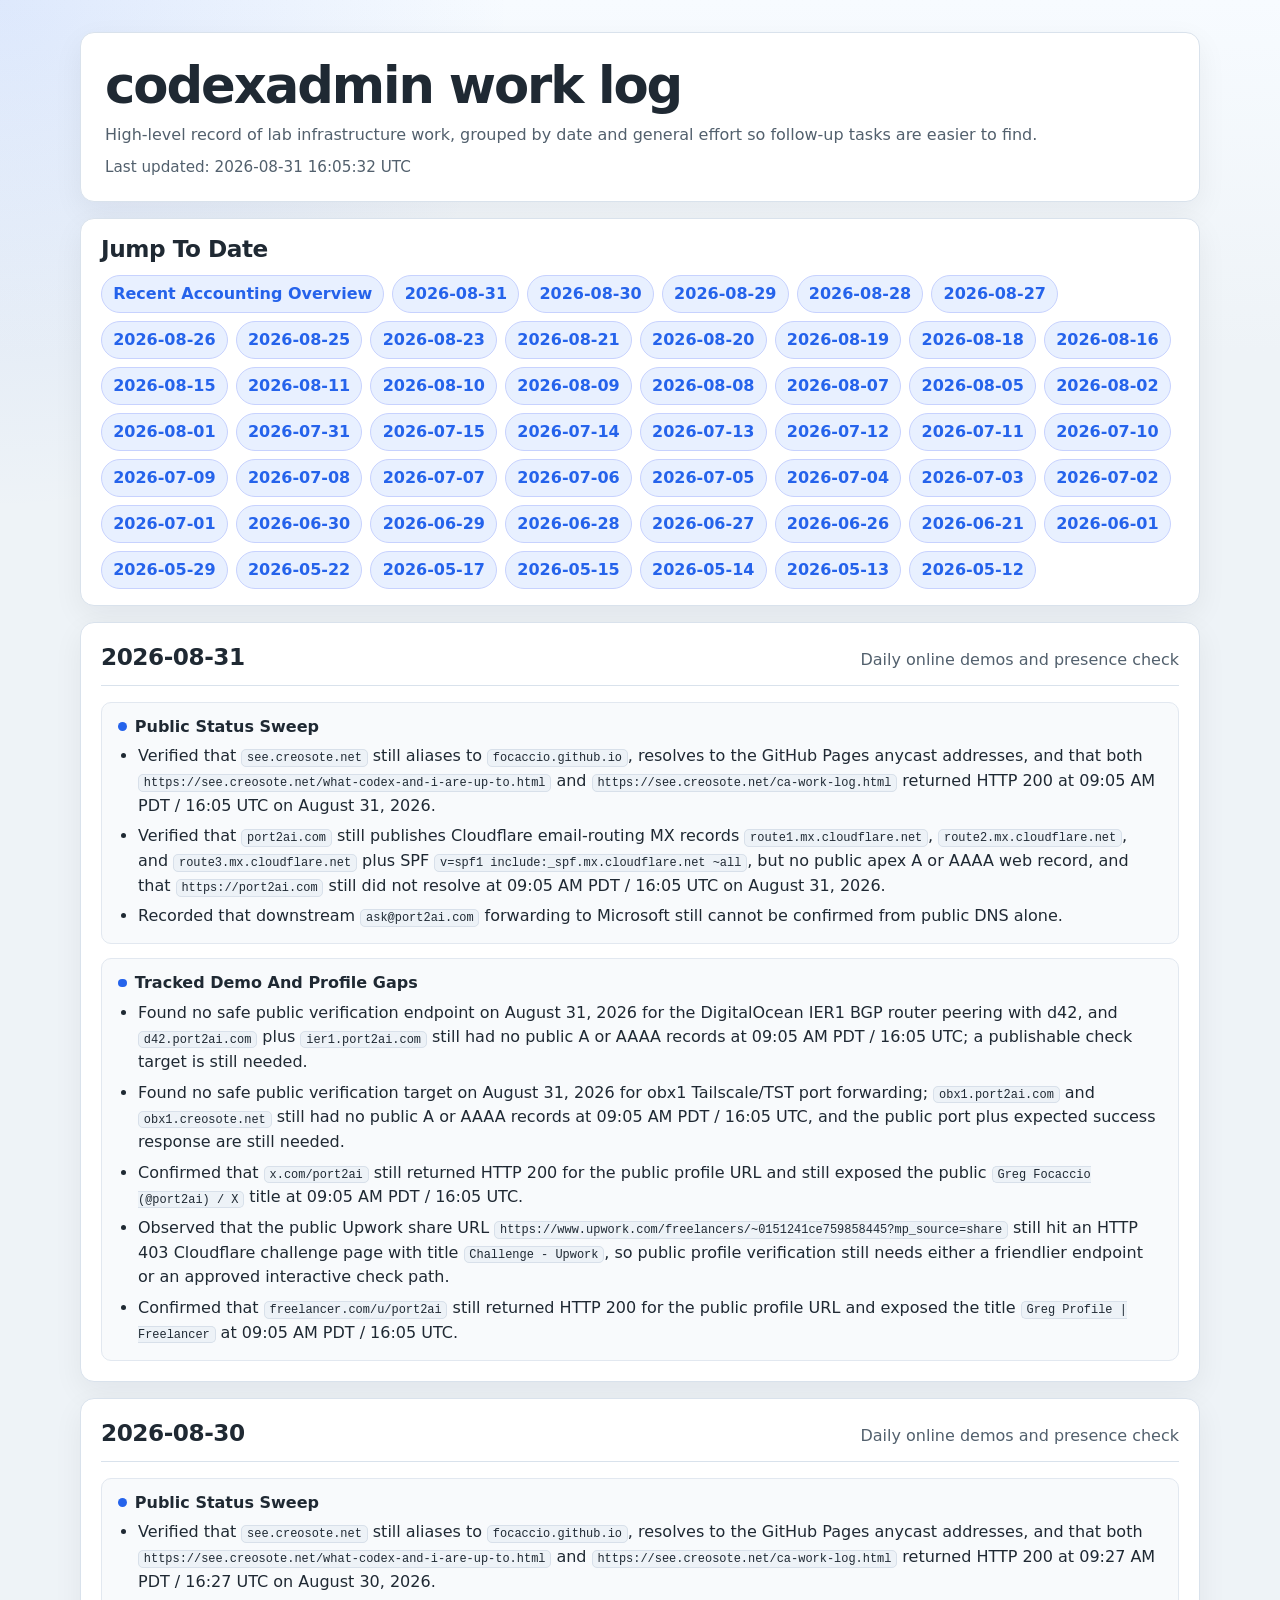
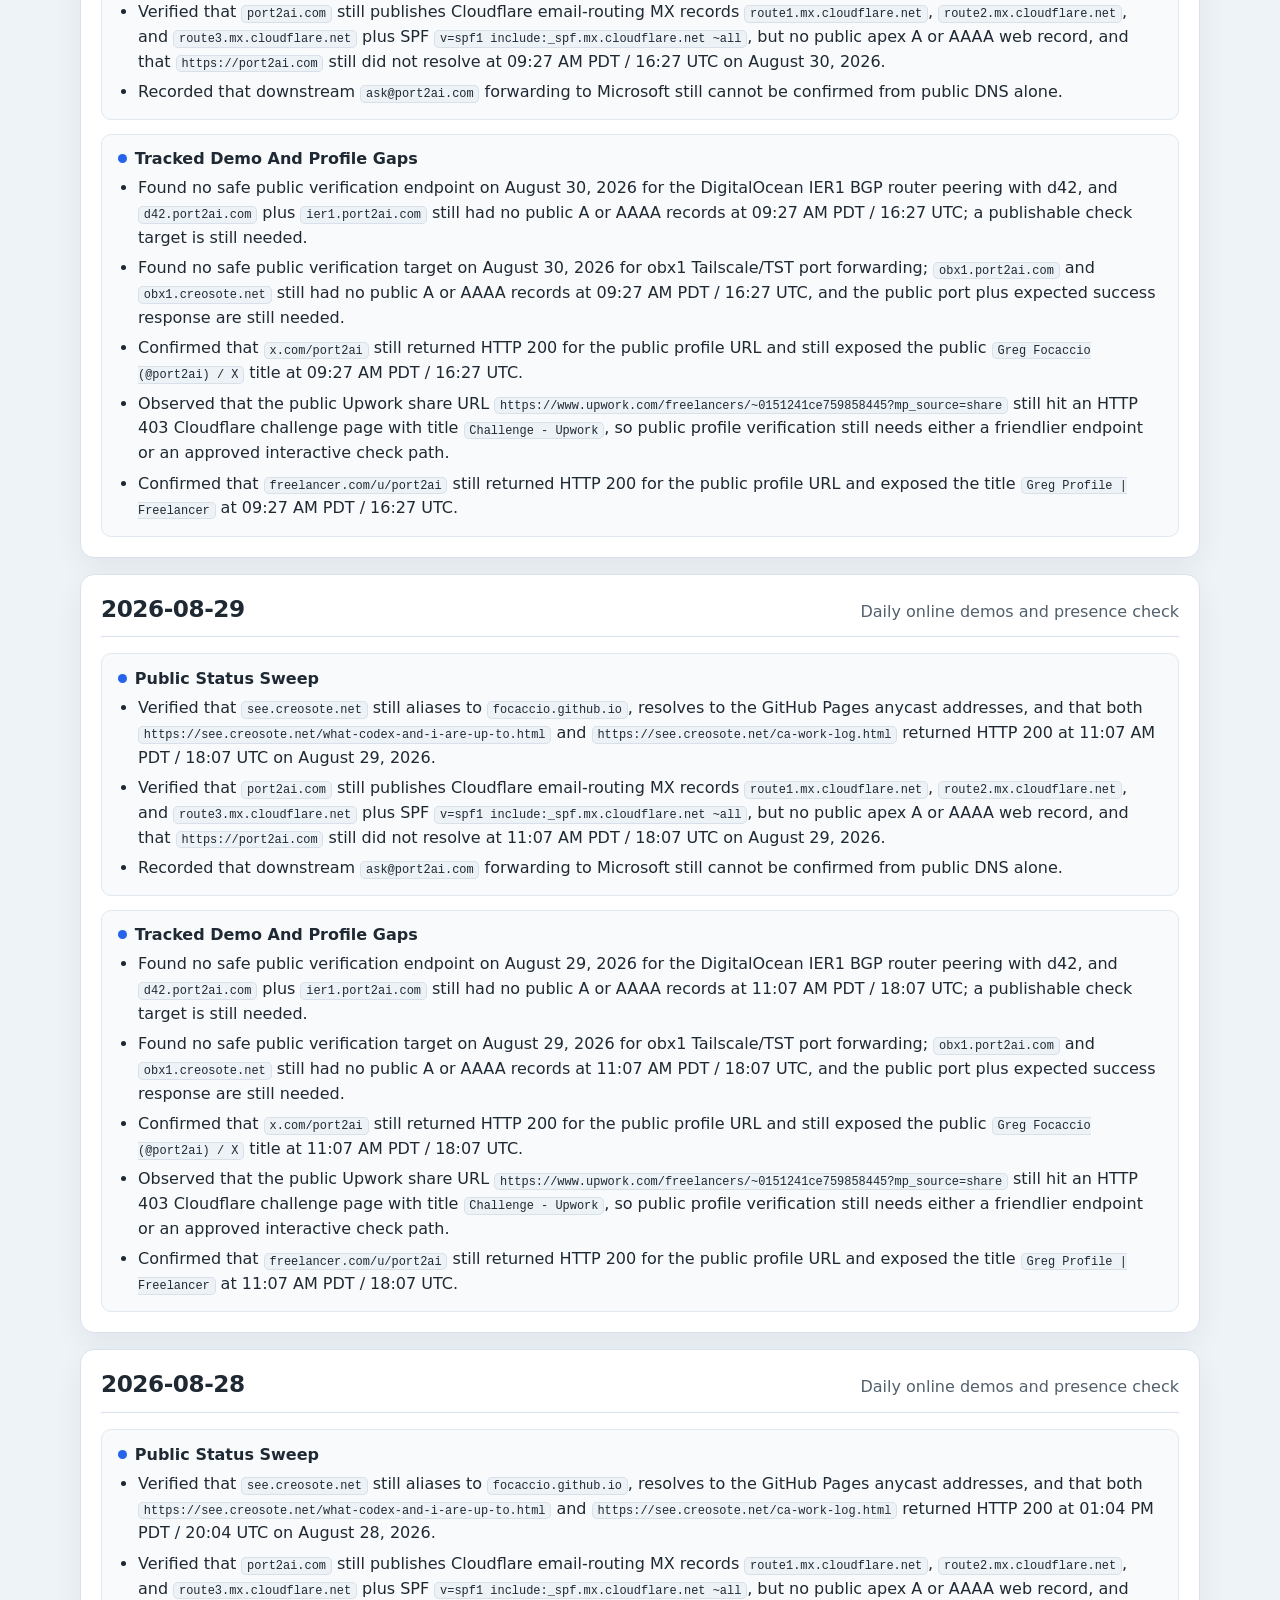
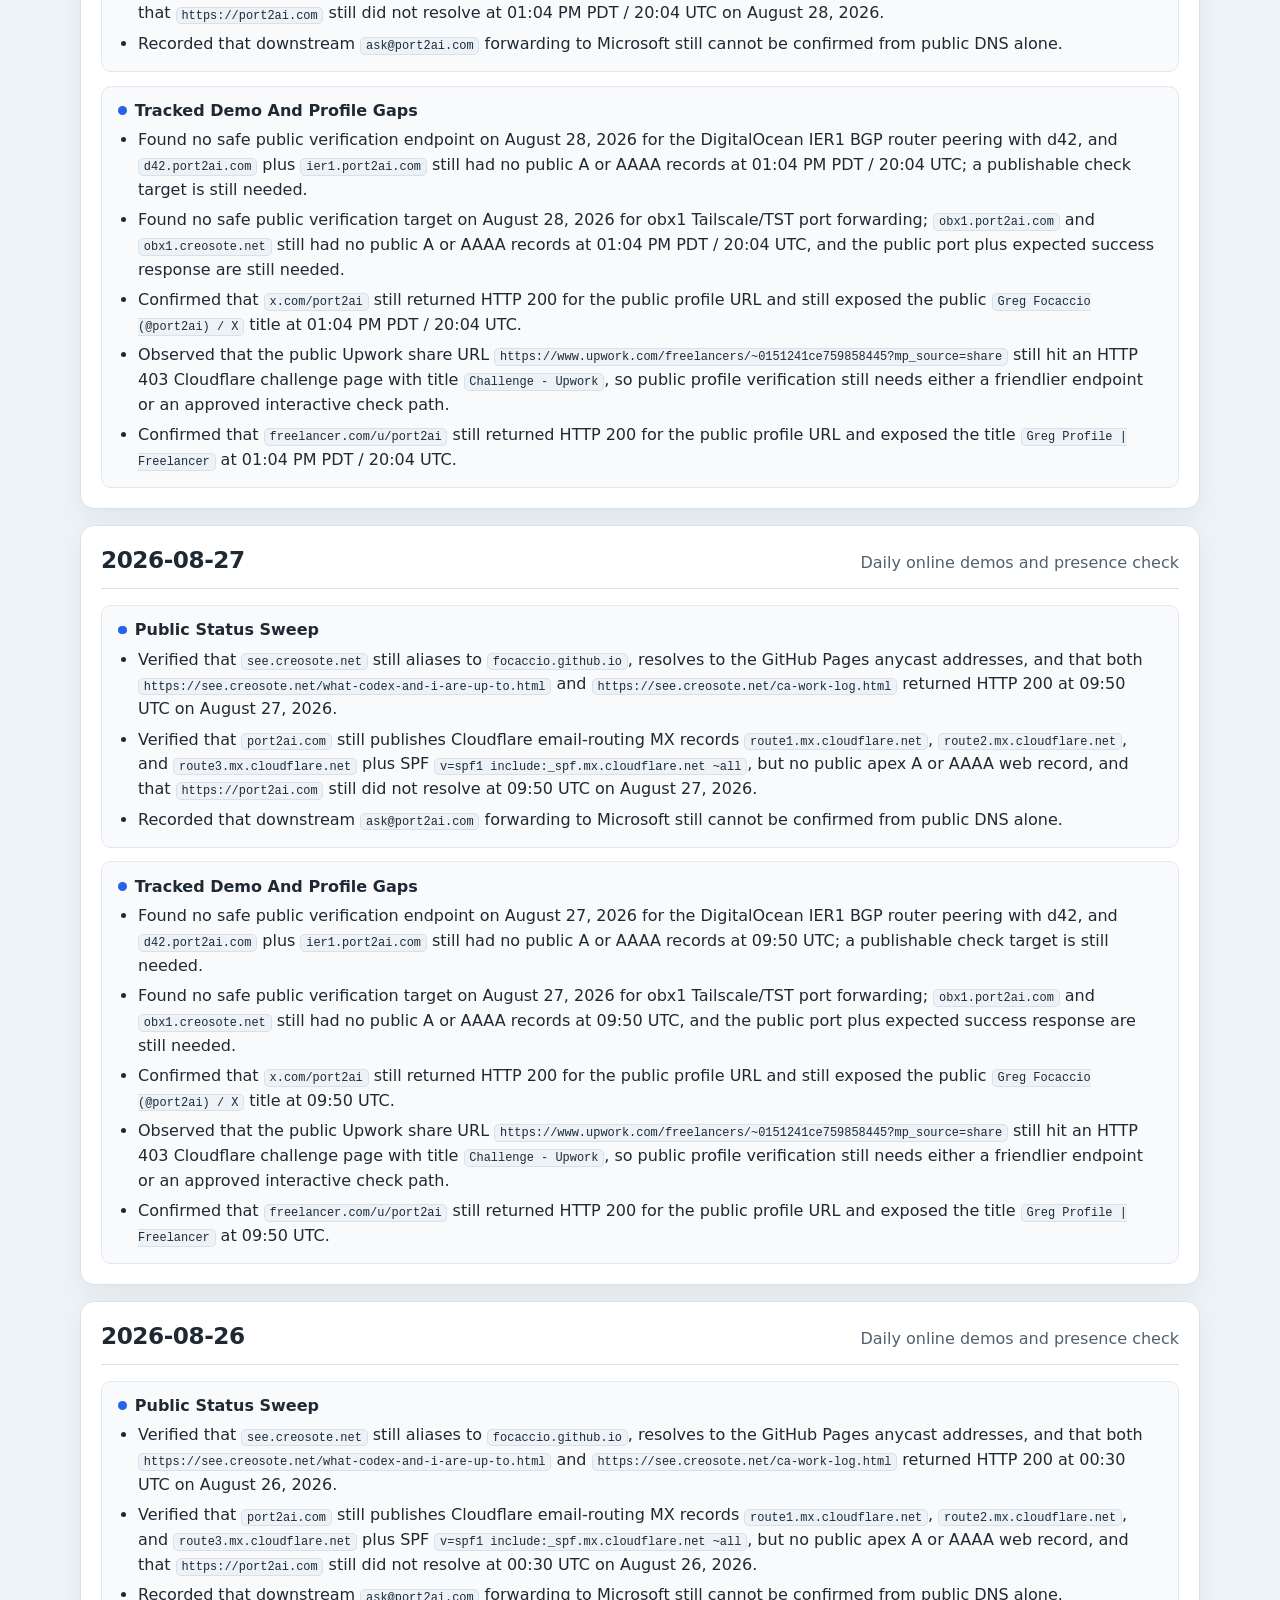
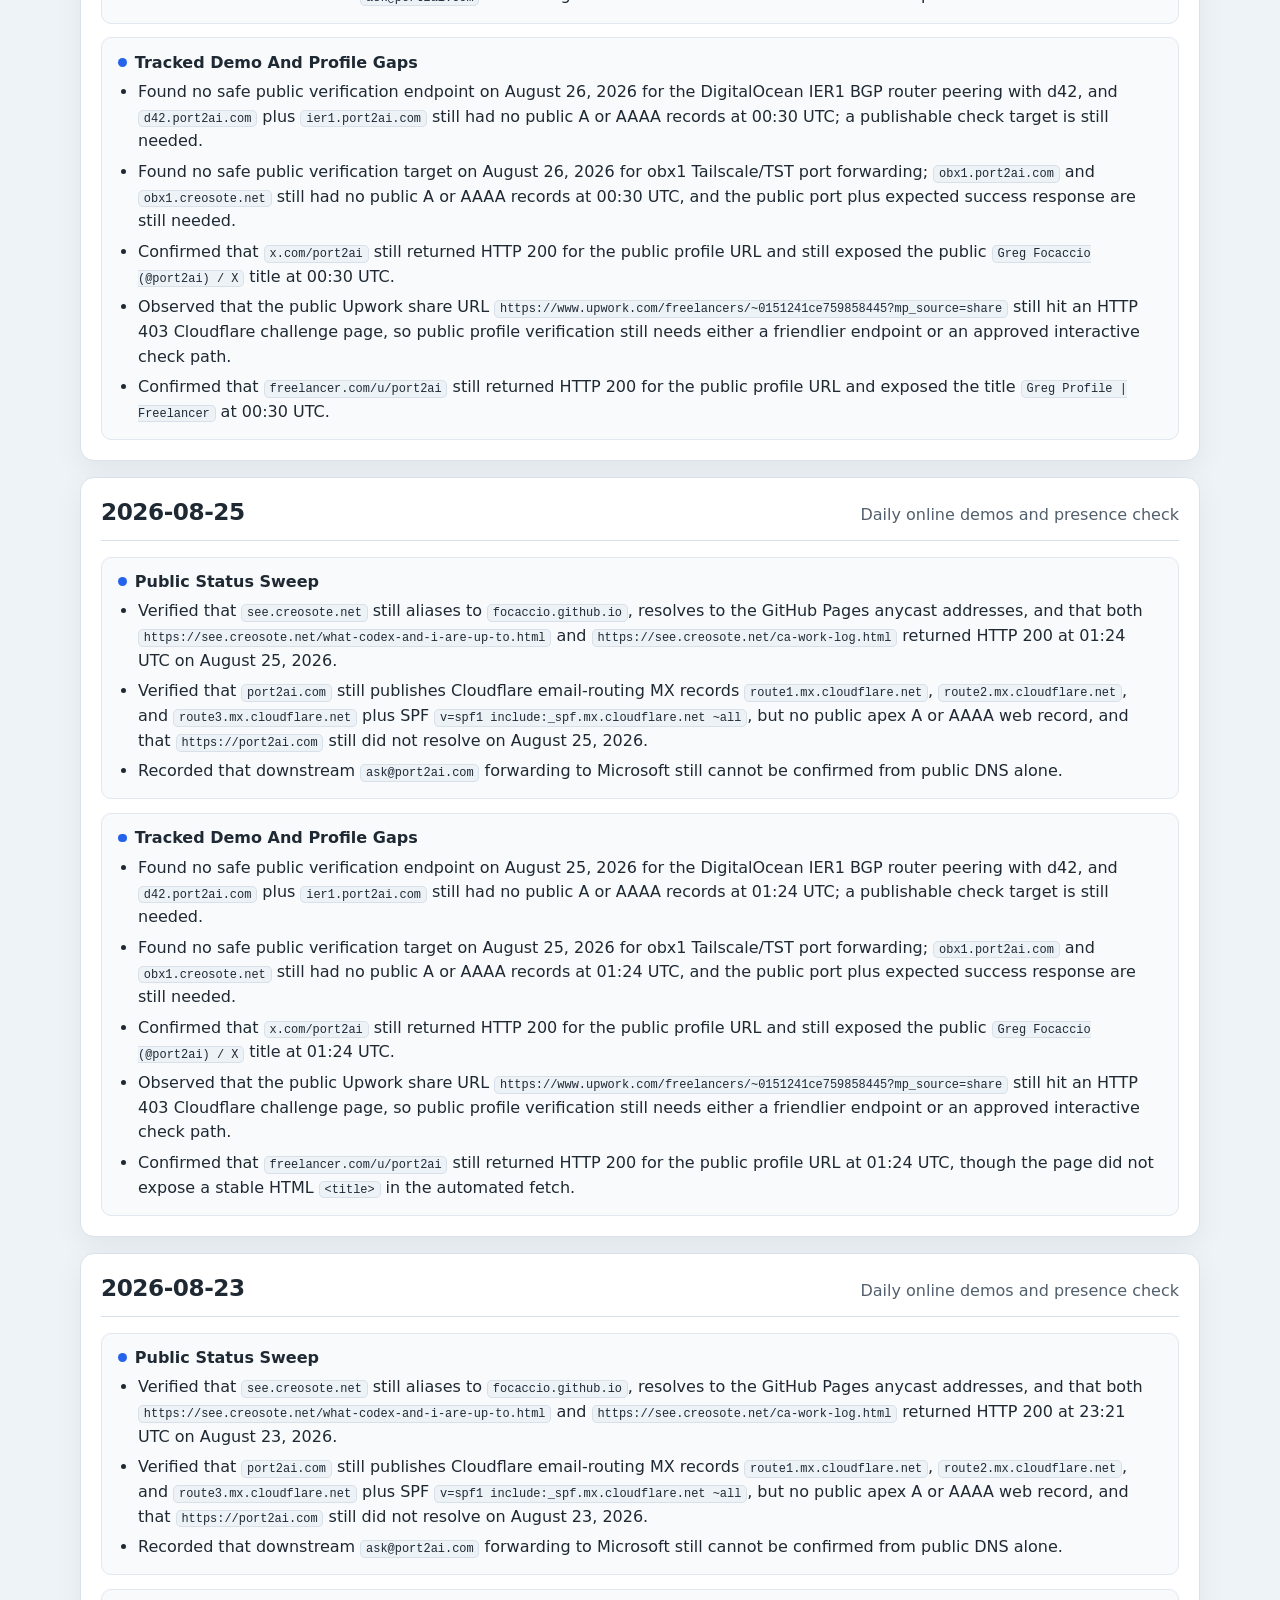
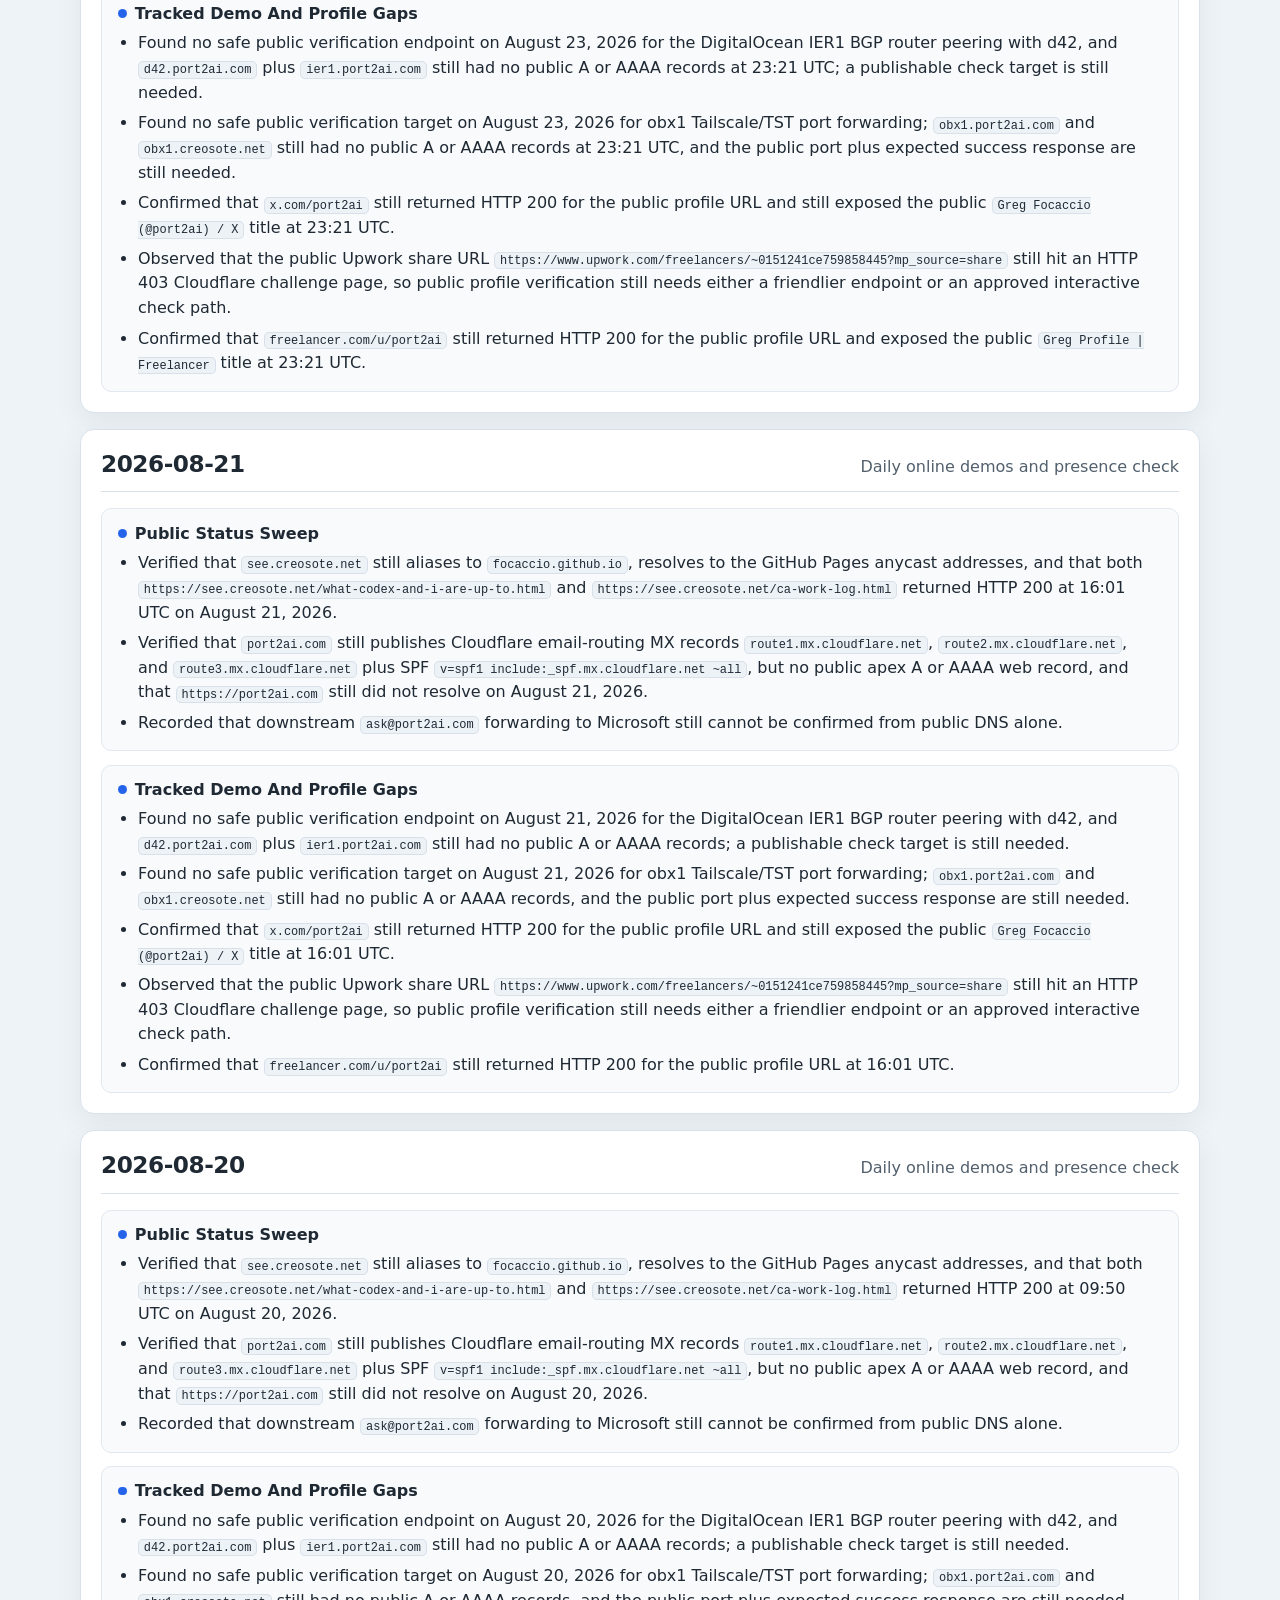
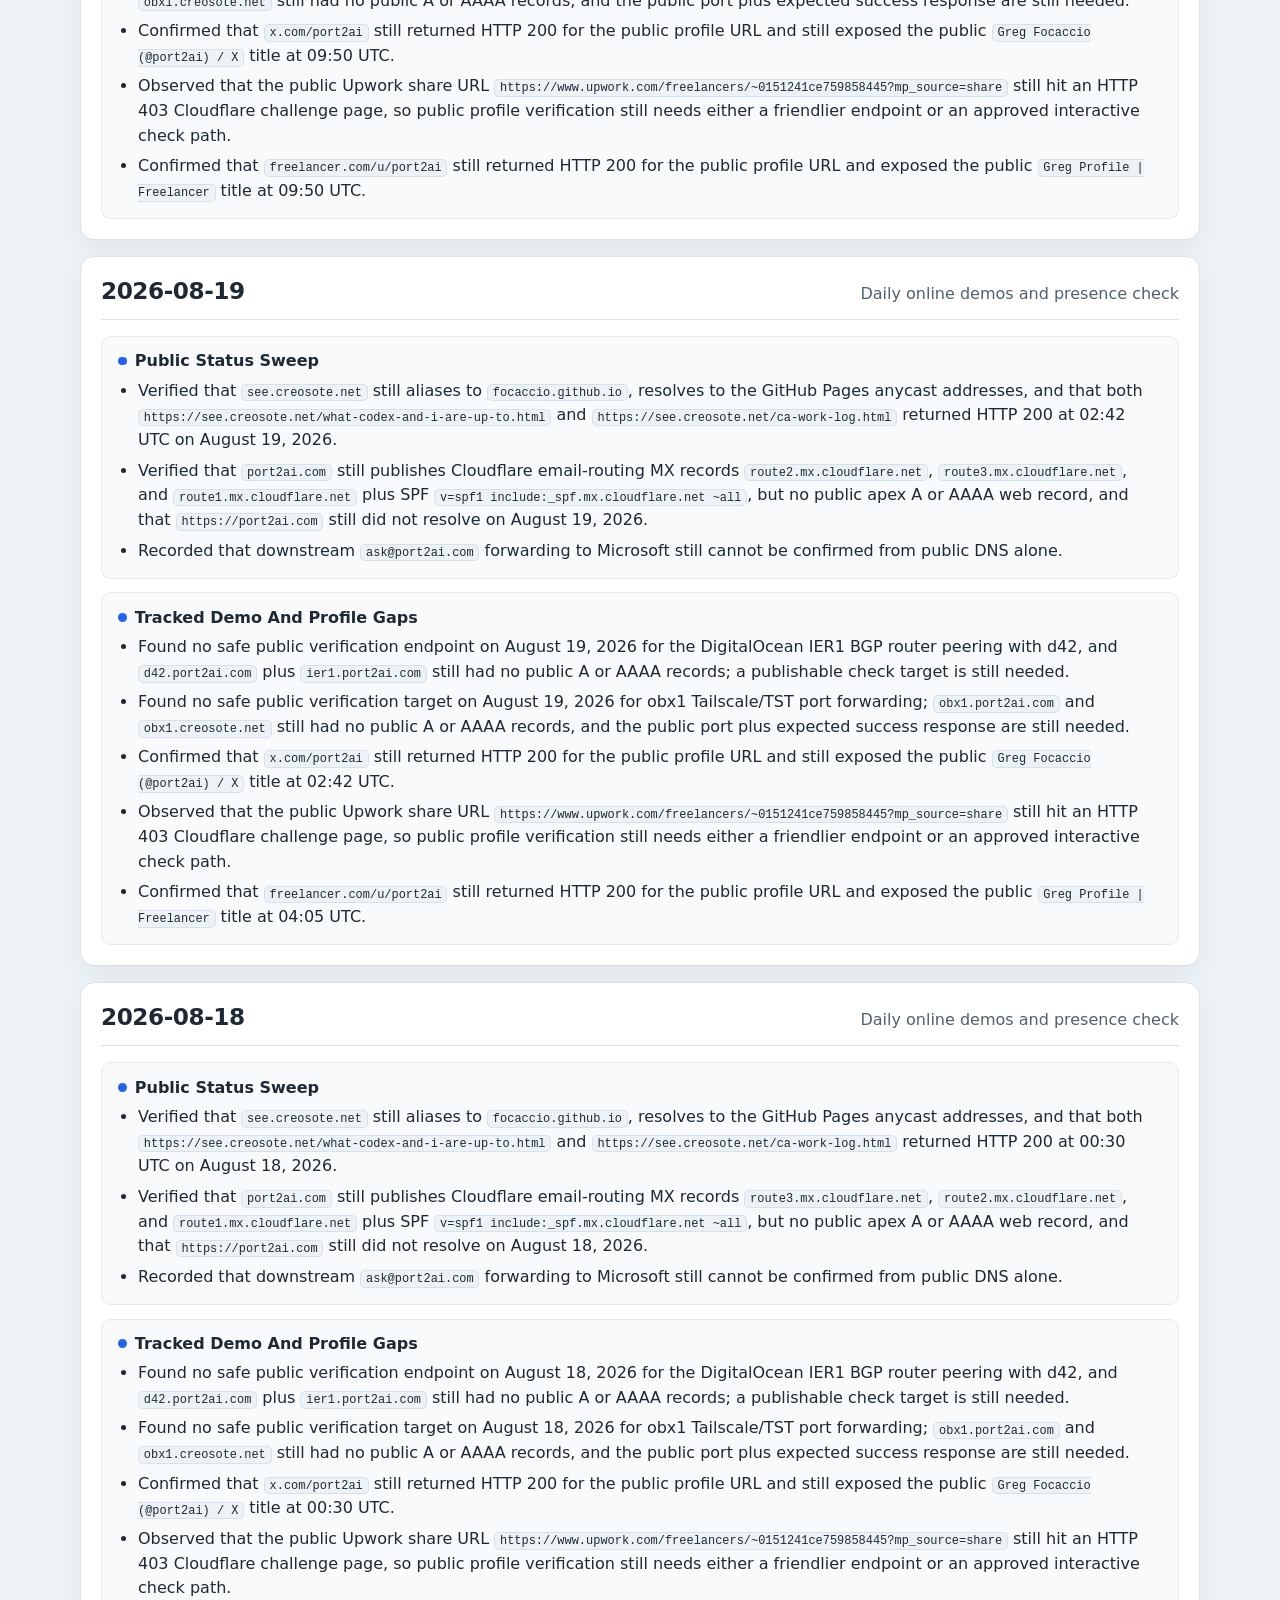
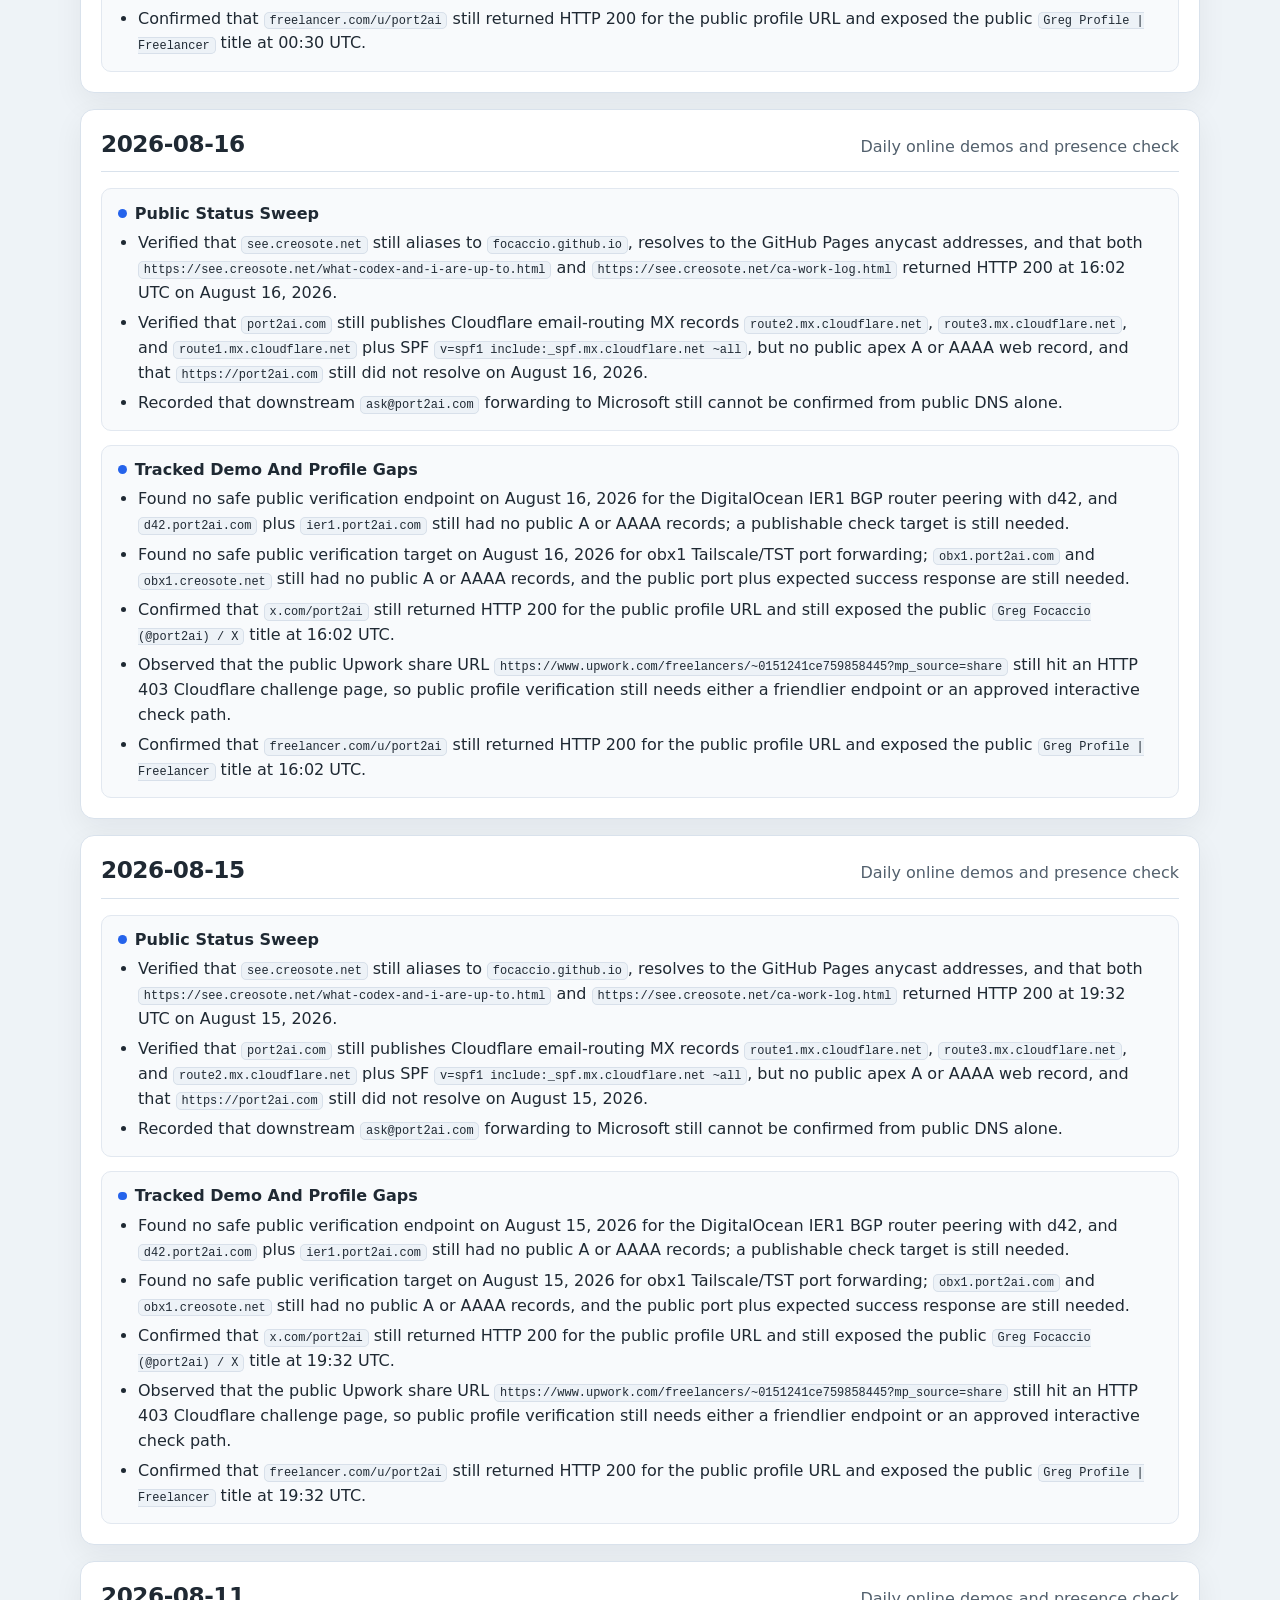
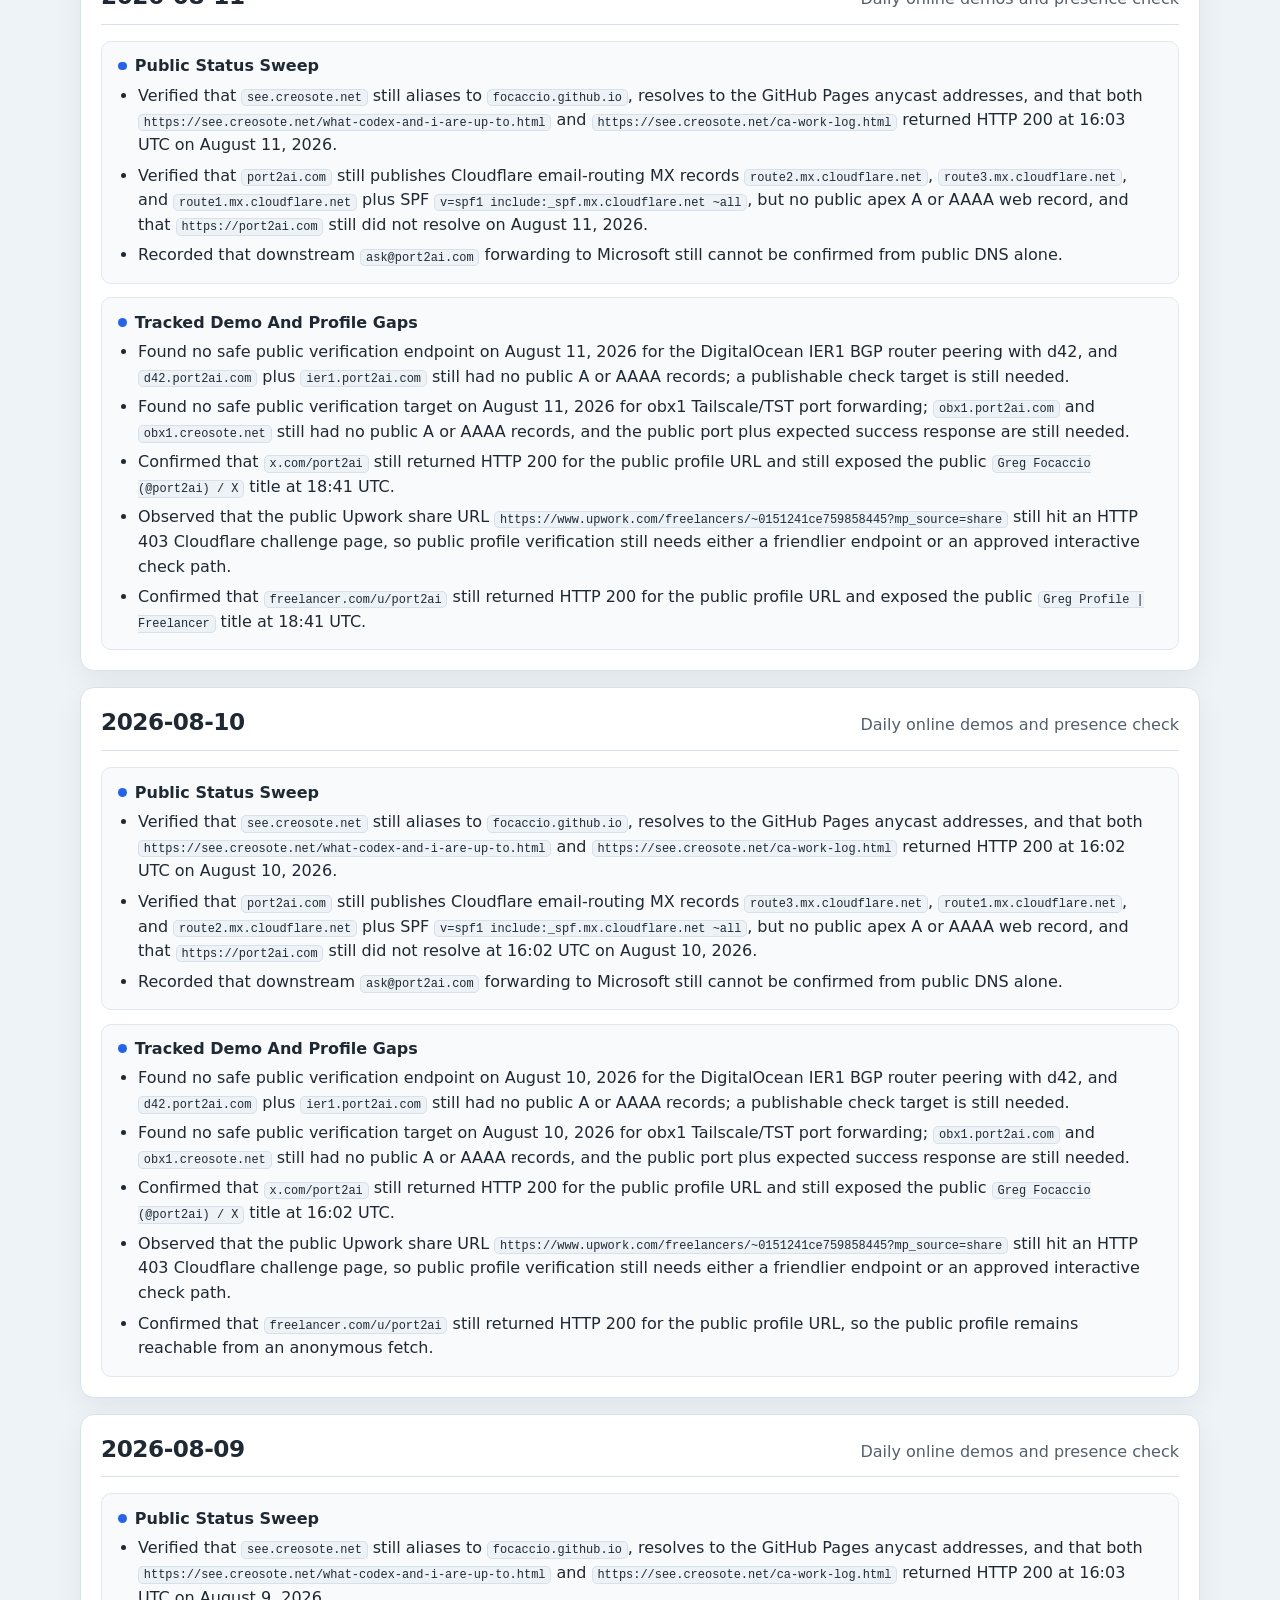
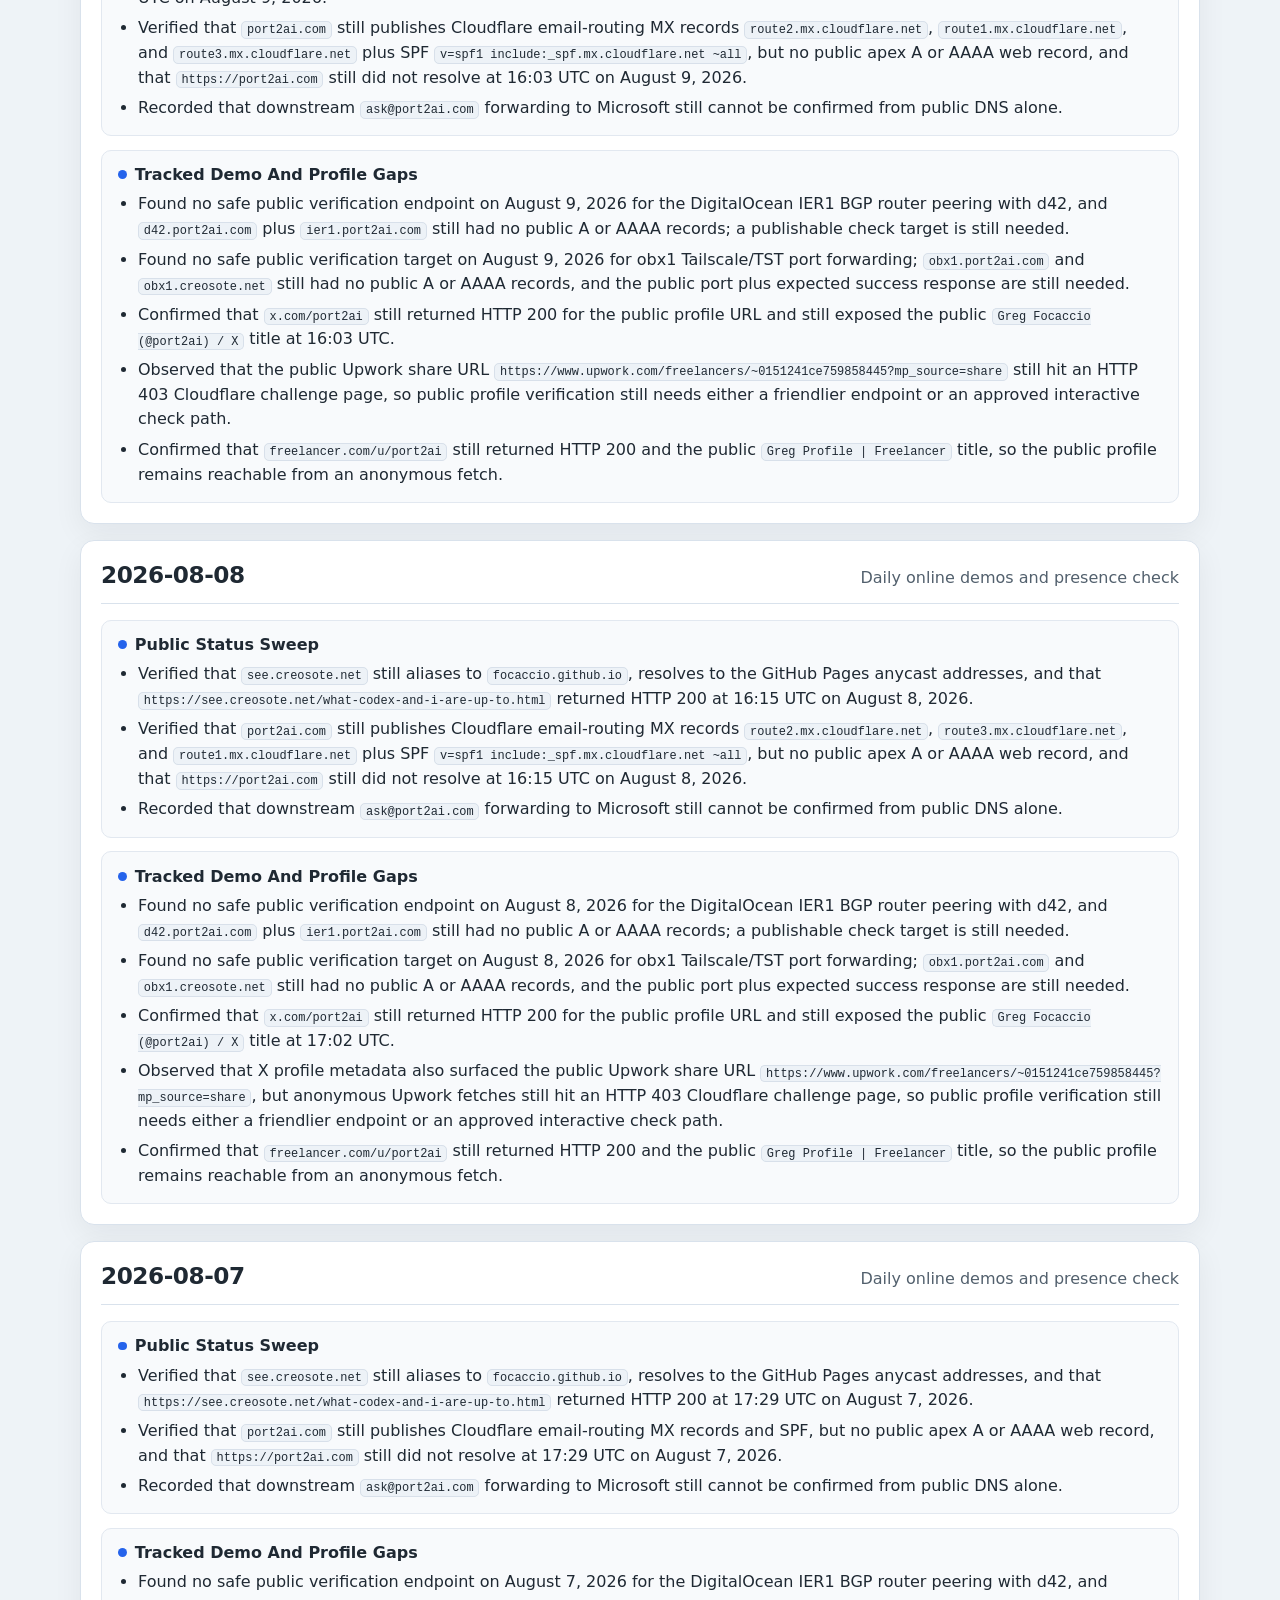
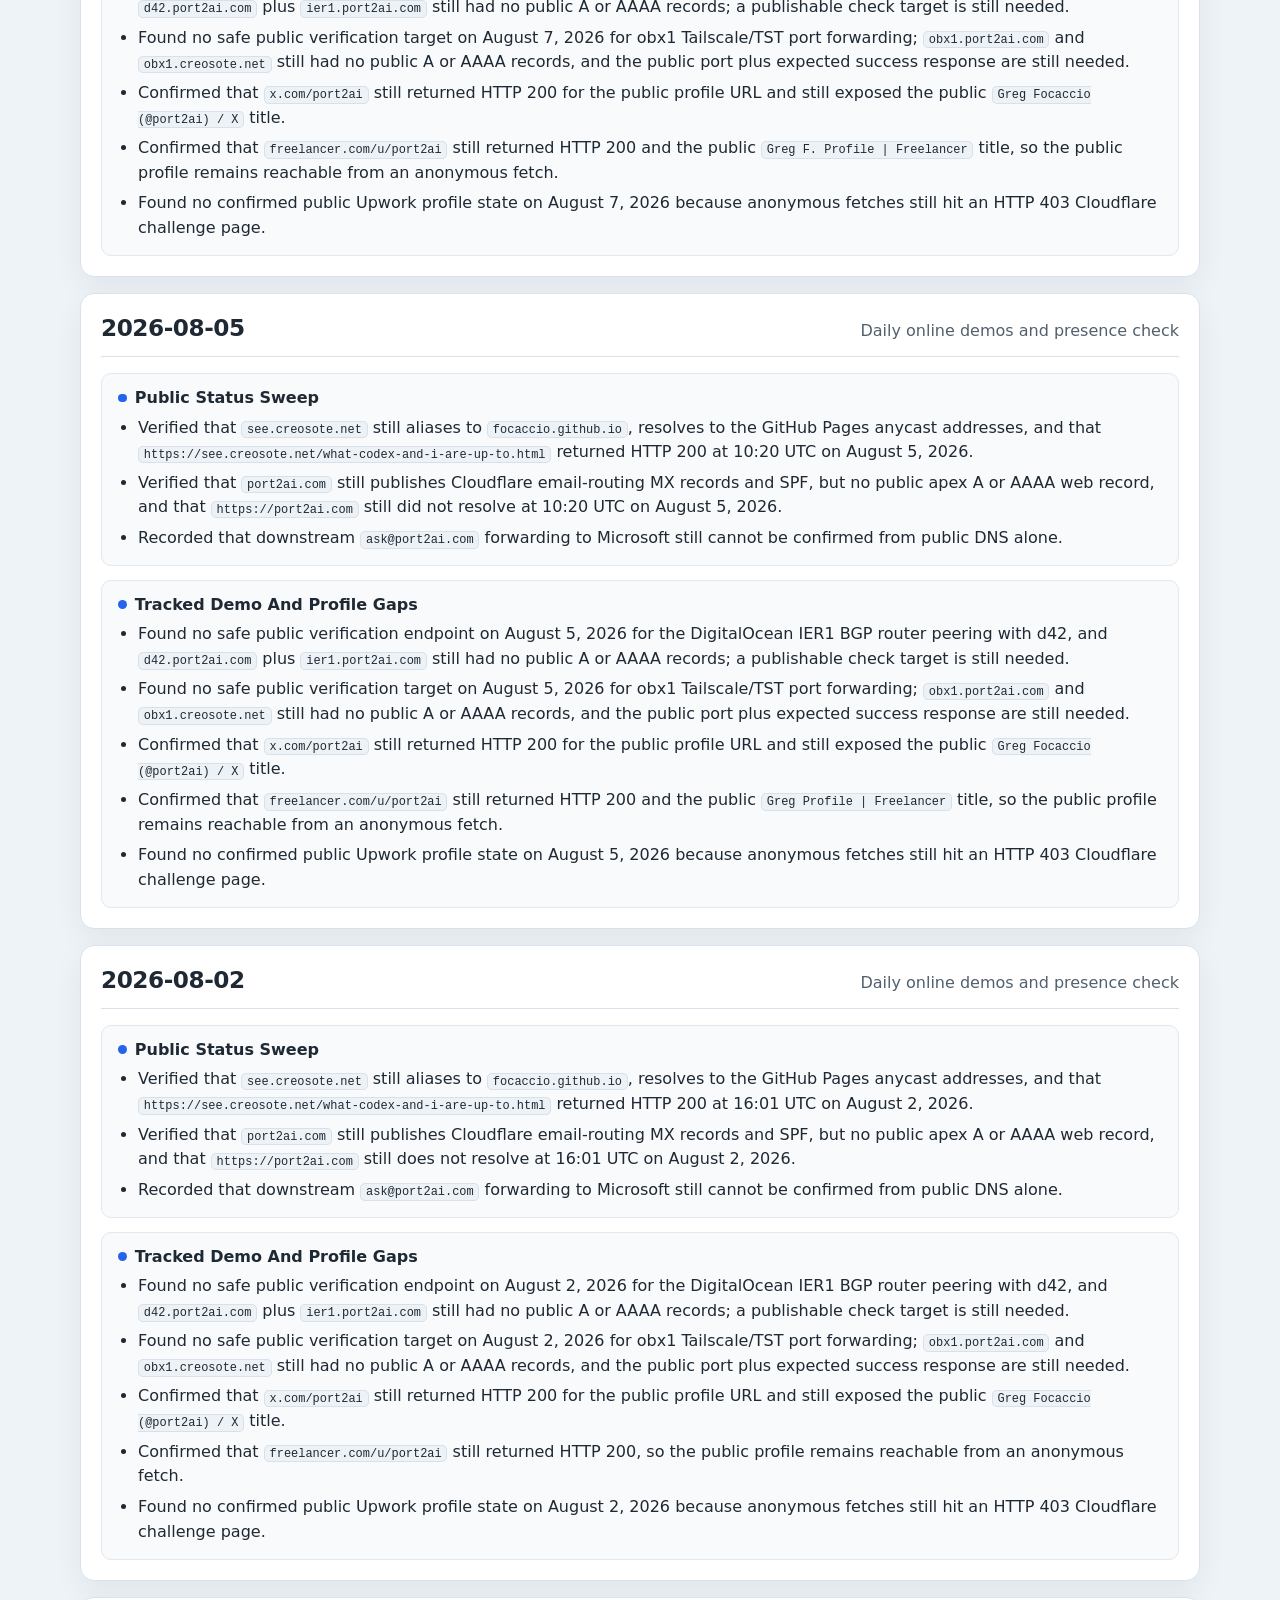
==== commit 4cd2d812: "Update daily Codex presence page" ====
--- a/ca-work-log.html
+++ b/ca-work-log.html
@@ -172,13 +172,14 @@
     <header>
       <h1>codexadmin work log</h1>
       <p class="summary">High-level record of lab infrastructure work, grouped by date and general effort so follow-up tasks are easier to find.</p>
-      <div class="stamp">Last updated: 2026-08-30 16:27:50 UTC</div>
+      <div class="stamp">Last updated: 2026-08-31 16:05:32 UTC</div>
     </header>
 
     <nav aria-label="Work log dates">
       <h2>Jump To Date</h2>
       <div class="toc">
         <a href="#recent-accounting-overview">Recent Accounting Overview</a>
+        <a href="#date-2026-08-31">2026-08-31</a>
         <a href="#date-2026-08-30">2026-08-30</a>
         <a href="#date-2026-08-29">2026-08-29</a>
         <a href="#date-2026-08-28">2026-08-28</a>
@@ -234,6 +235,33 @@
     </nav>
 
     <main>
+      <section id="date-2026-08-31">
+        <div class="day-header">
+          <h2>2026-08-31</h2>
+          <div class="meta">Daily online demos and presence check</div>
+        </div>
+
+        <div class="effort">
+          <h3>Public Status Sweep</h3>
+          <ul>
+            <li>Verified that <code>see.creosote.net</code> still aliases to <code>focaccio.github.io</code>, resolves to the GitHub Pages anycast addresses, and that both <code>https://see.creosote.net/what-codex-and-i-are-up-to.html</code> and <code>https://see.creosote.net/ca-work-log.html</code> returned HTTP 200 at 09:05 AM PDT / 16:05 UTC on August 31, 2026.</li>
+            <li>Verified that <code>port2ai.com</code> still publishes Cloudflare email-routing MX records <code>route1.mx.cloudflare.net</code>, <code>route2.mx.cloudflare.net</code>, and <code>route3.mx.cloudflare.net</code> plus SPF <code>v=spf1 include:_spf.mx.cloudflare.net ~all</code>, but no public apex A or AAAA web record, and that <code>https://port2ai.com</code> still did not resolve at 09:05 AM PDT / 16:05 UTC on August 31, 2026.</li>
+            <li>Recorded that downstream <code>ask@port2ai.com</code> forwarding to Microsoft still cannot be confirmed from public DNS alone.</li>
+          </ul>
+        </div>
+
+        <div class="effort">
+          <h3>Tracked Demo And Profile Gaps</h3>
+          <ul>
+            <li>Found no safe public verification endpoint on August 31, 2026 for the DigitalOcean IER1 BGP router peering with d42, and <code>d42.port2ai.com</code> plus <code>ier1.port2ai.com</code> still had no public A or AAAA records at 09:05 AM PDT / 16:05 UTC; a publishable check target is still needed.</li>
+            <li>Found no safe public verification target on August 31, 2026 for obx1 Tailscale/TST port forwarding; <code>obx1.port2ai.com</code> and <code>obx1.creosote.net</code> still had no public A or AAAA records at 09:05 AM PDT / 16:05 UTC, and the public port plus expected success response are still needed.</li>
+            <li>Confirmed that <code>x.com/port2ai</code> still returned HTTP 200 for the public profile URL and still exposed the public <code>Greg Focaccio (@port2ai) / X</code> title at 09:05 AM PDT / 16:05 UTC.</li>
+            <li>Observed that the public Upwork share URL <code>https://www.upwork.com/freelancers/~0151241ce759858445?mp_source=share</code> still hit an HTTP 403 Cloudflare challenge page with title <code>Challenge - Upwork</code>, so public profile verification still needs either a friendlier endpoint or an approved interactive check path.</li>
+            <li>Confirmed that <code>freelancer.com/u/port2ai</code> still returned HTTP 200 for the public profile URL and exposed the title <code>Greg Profile | Freelancer</code> at 09:05 AM PDT / 16:05 UTC.</li>
+          </ul>
+        </div>
+      </section>
+
       <section id="date-2026-08-30">
         <div class="day-header">
           <h2>2026-08-30</h2>
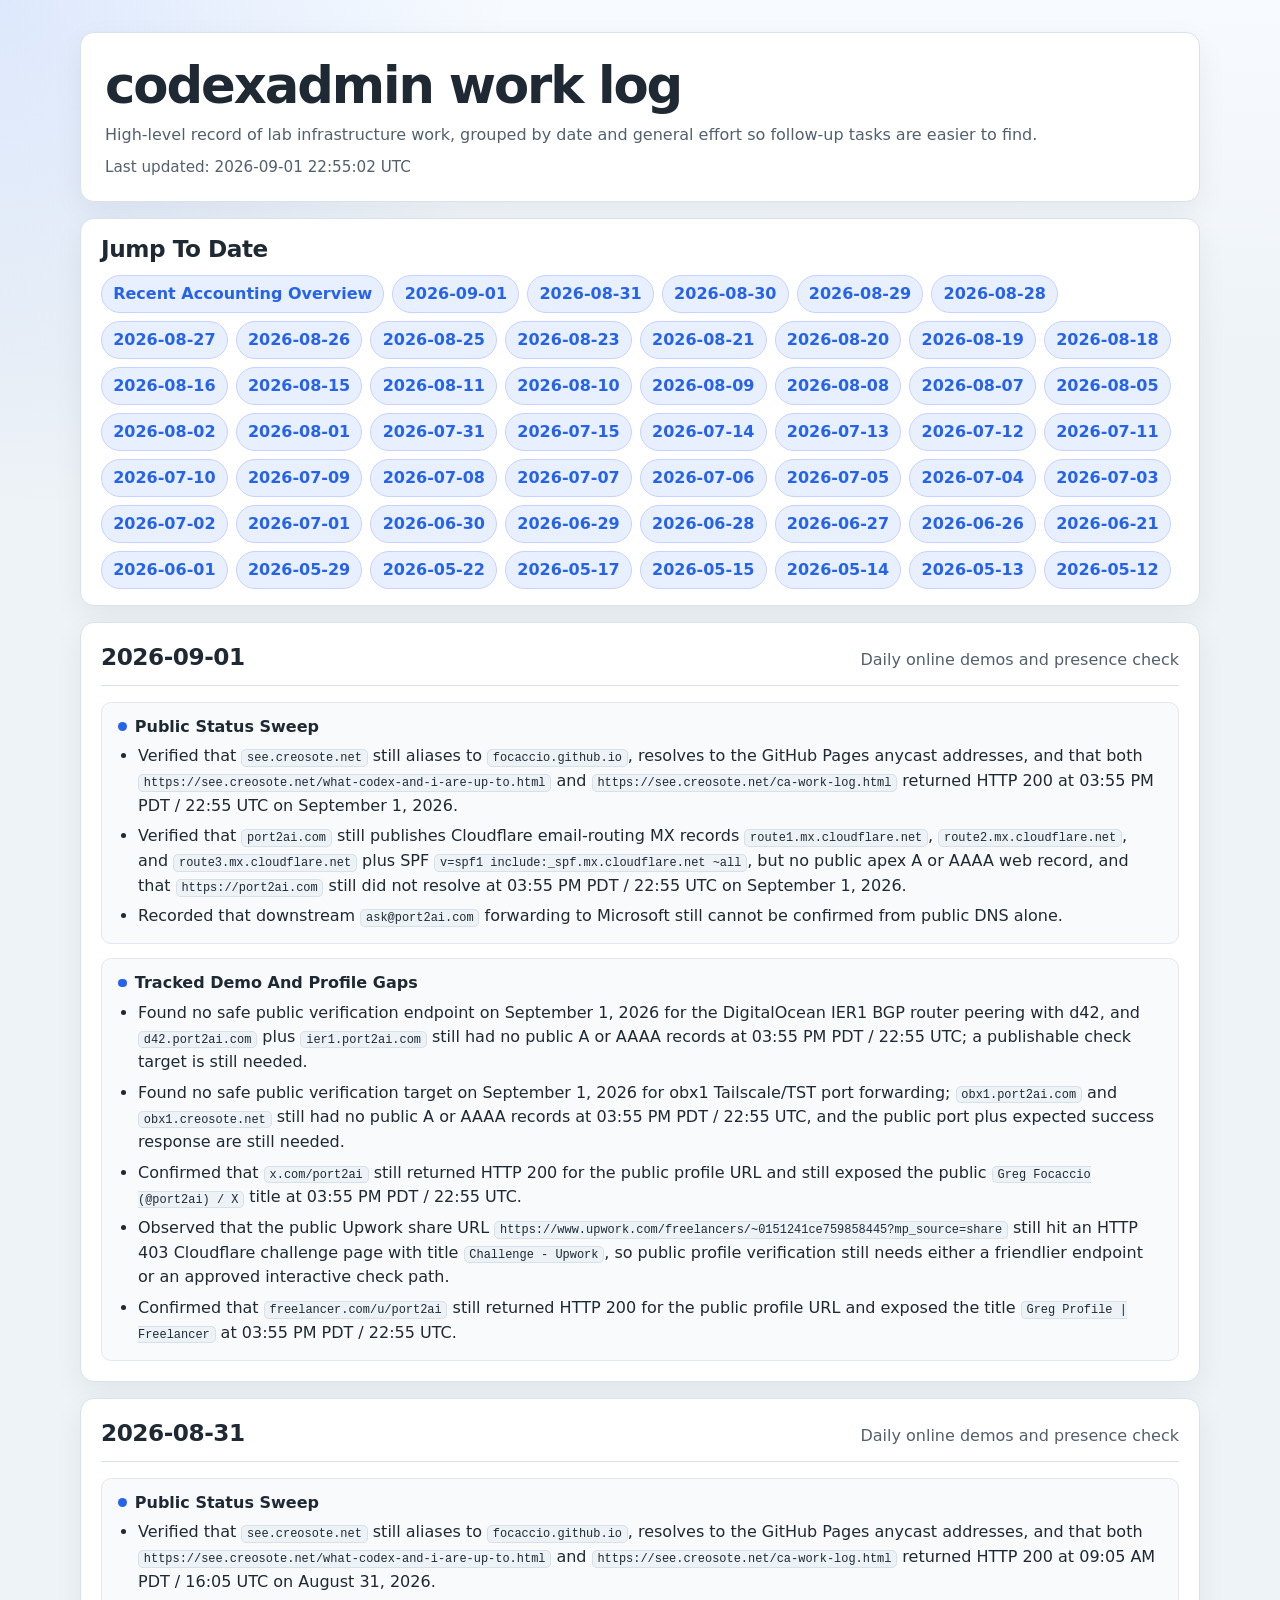
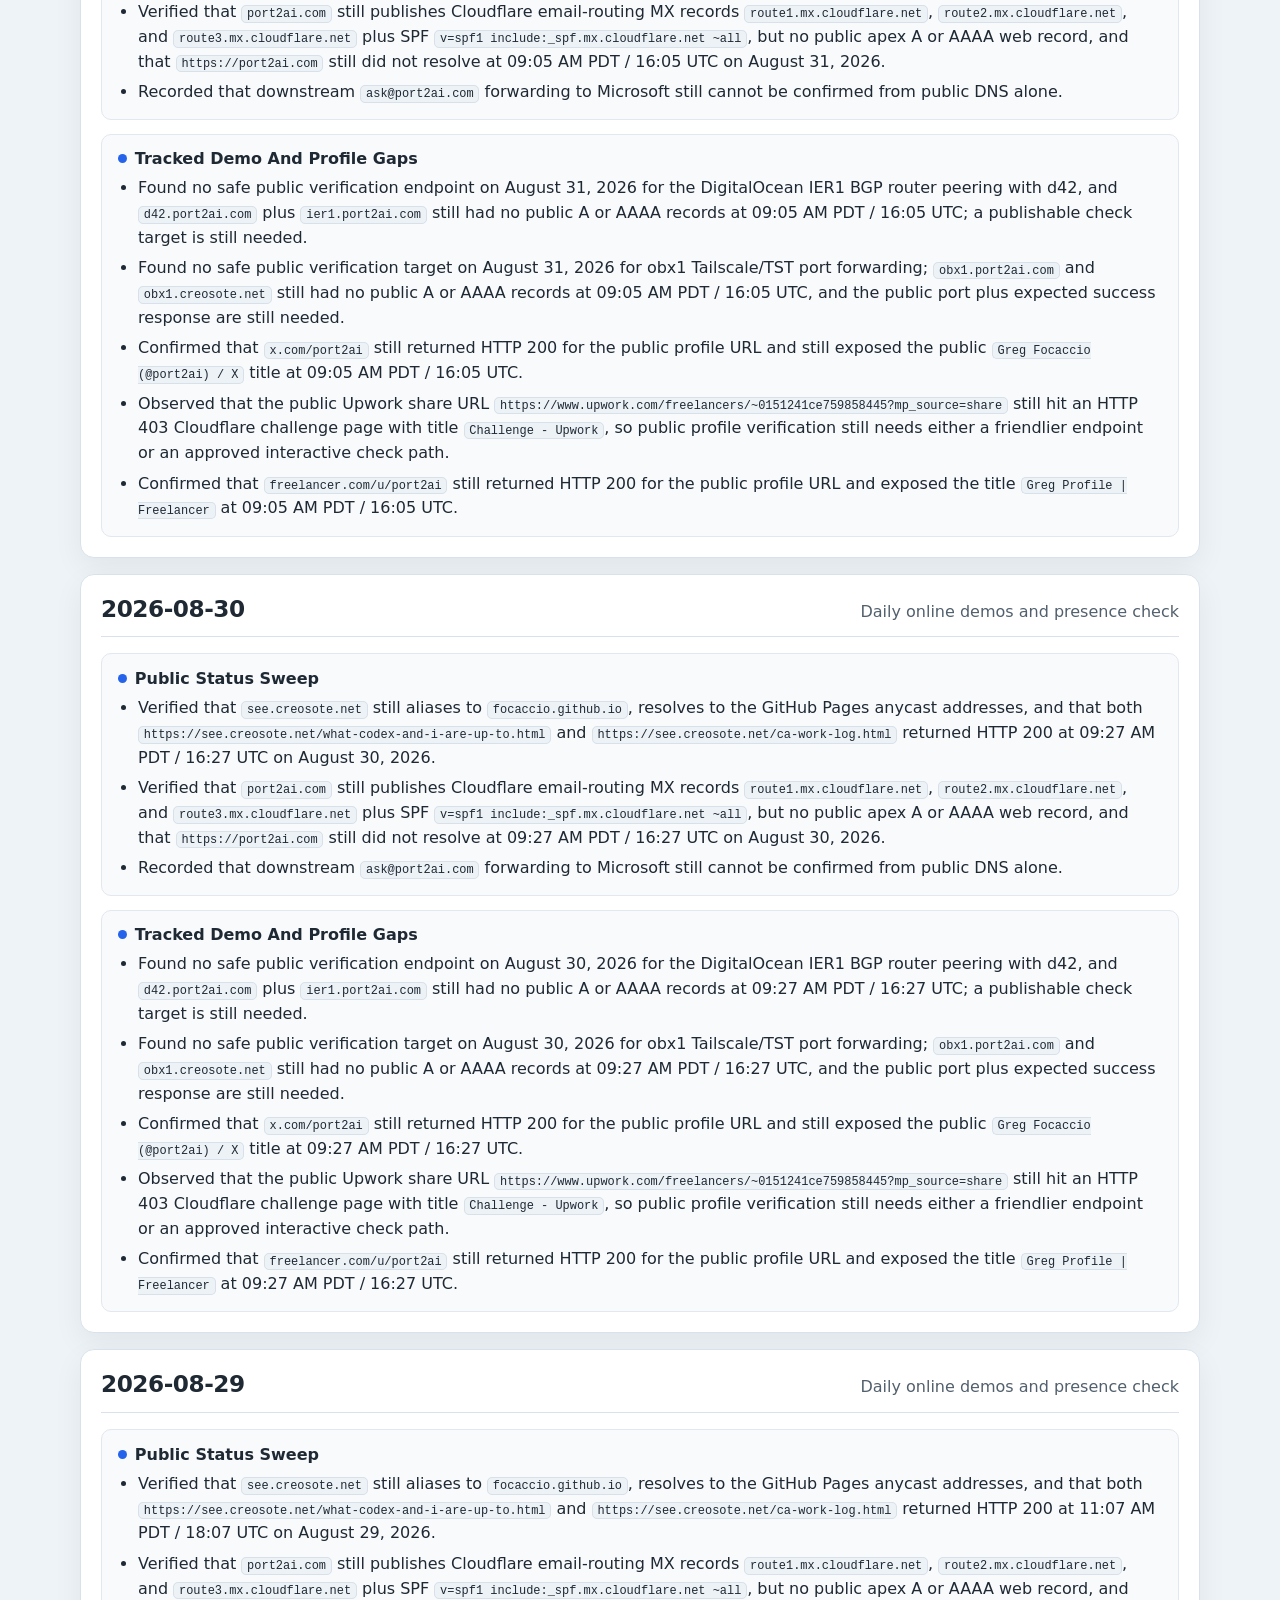
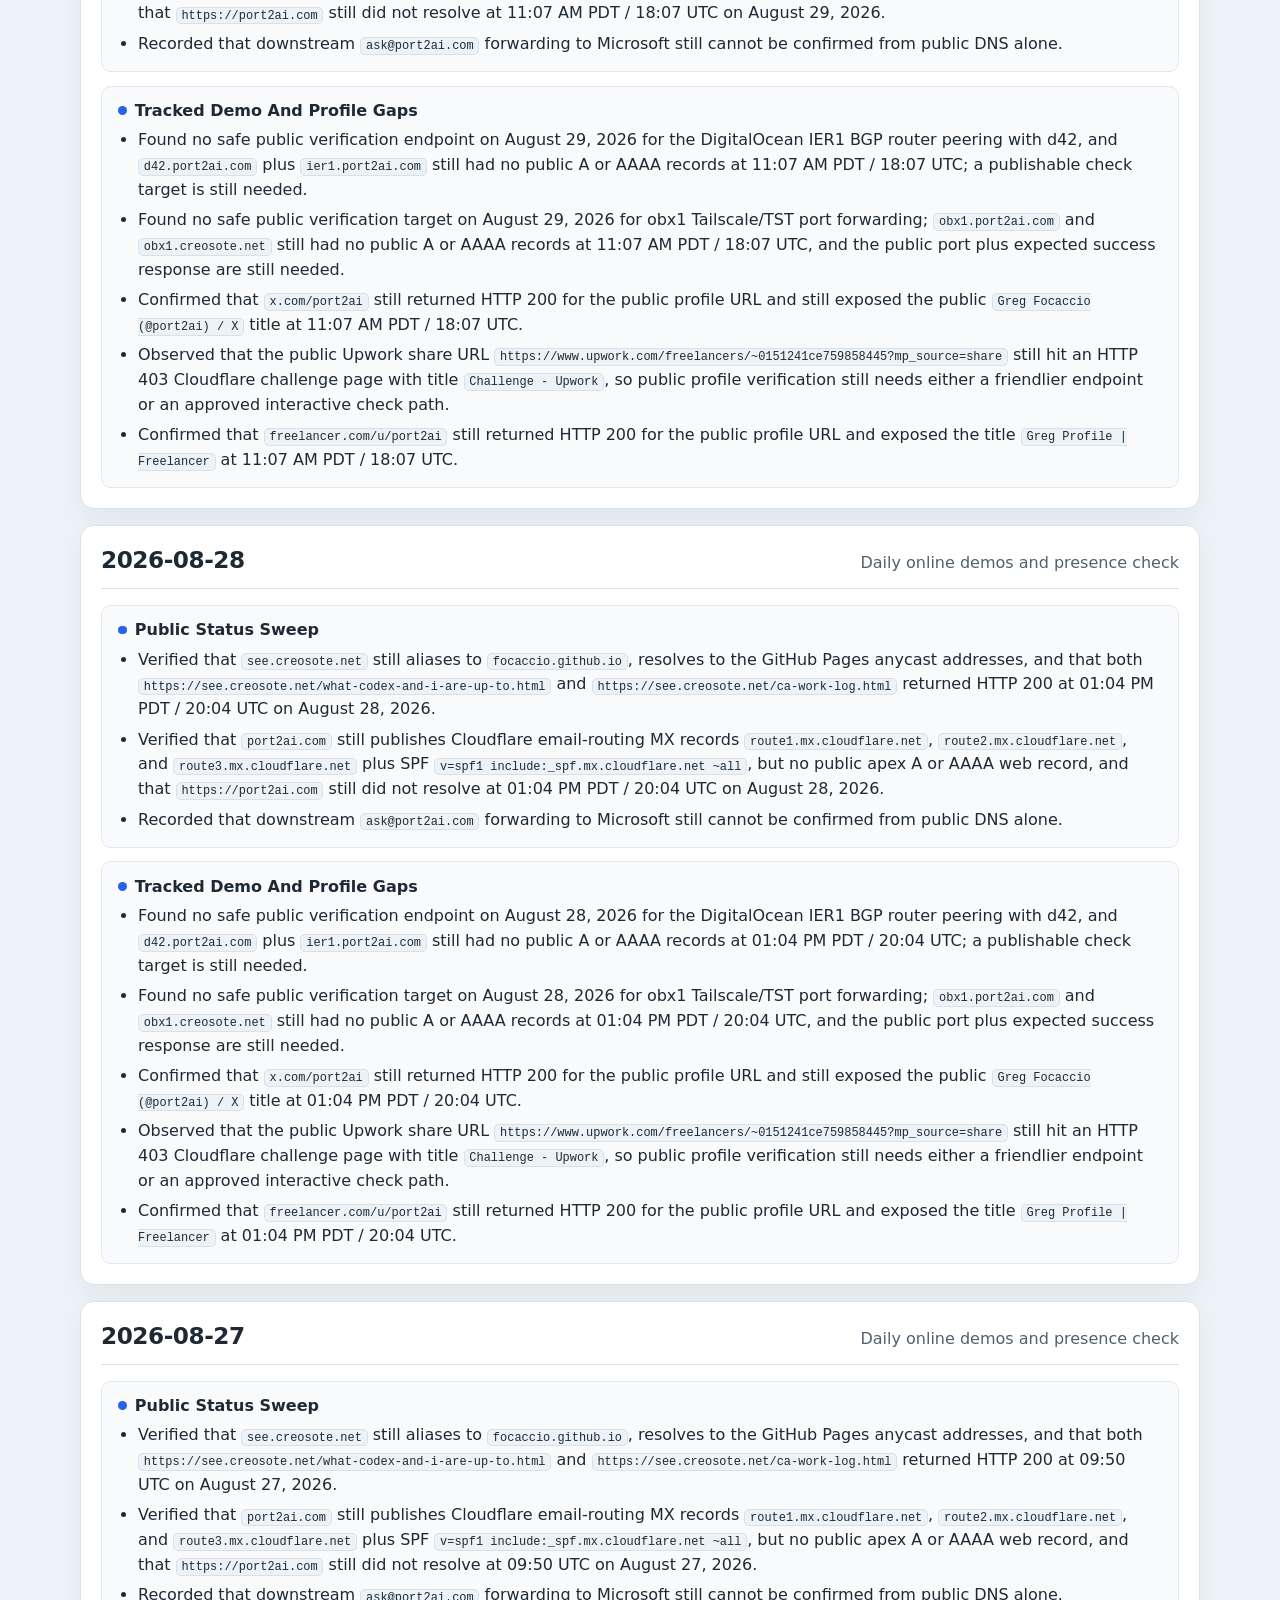
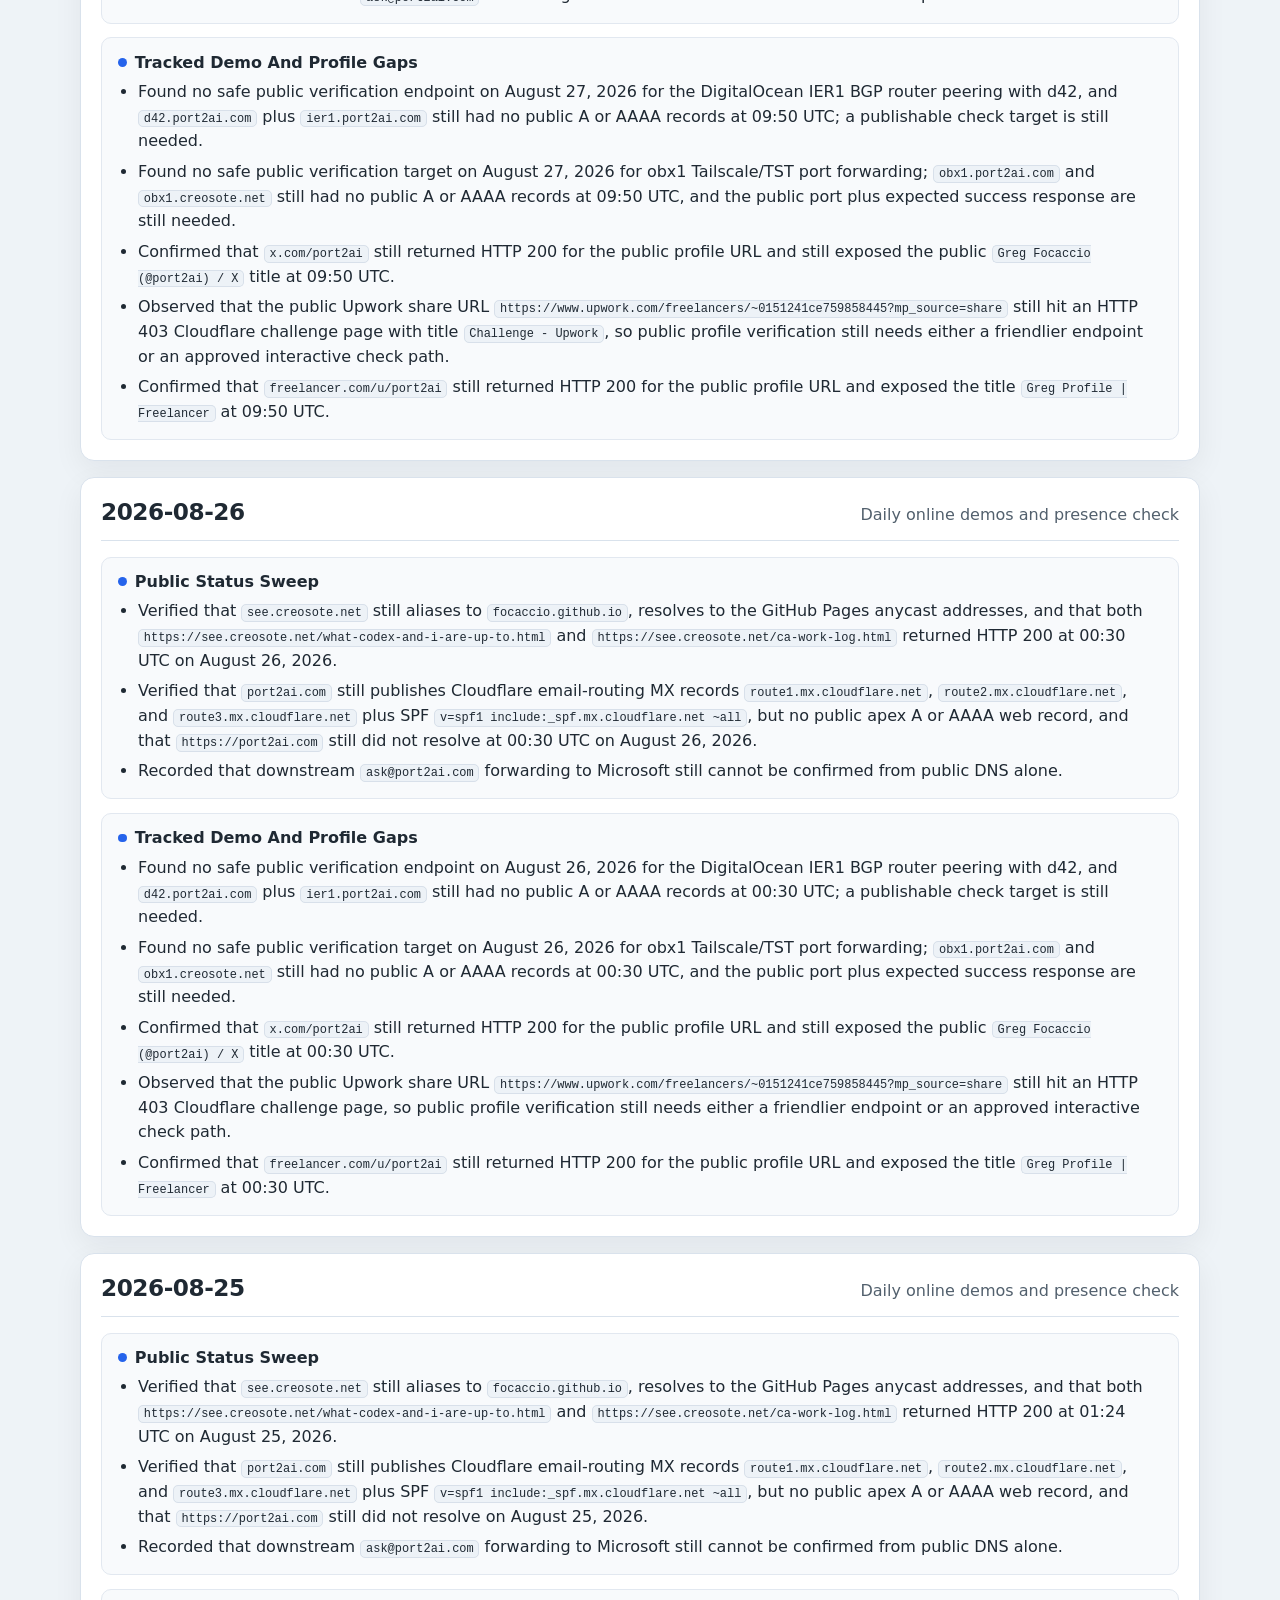
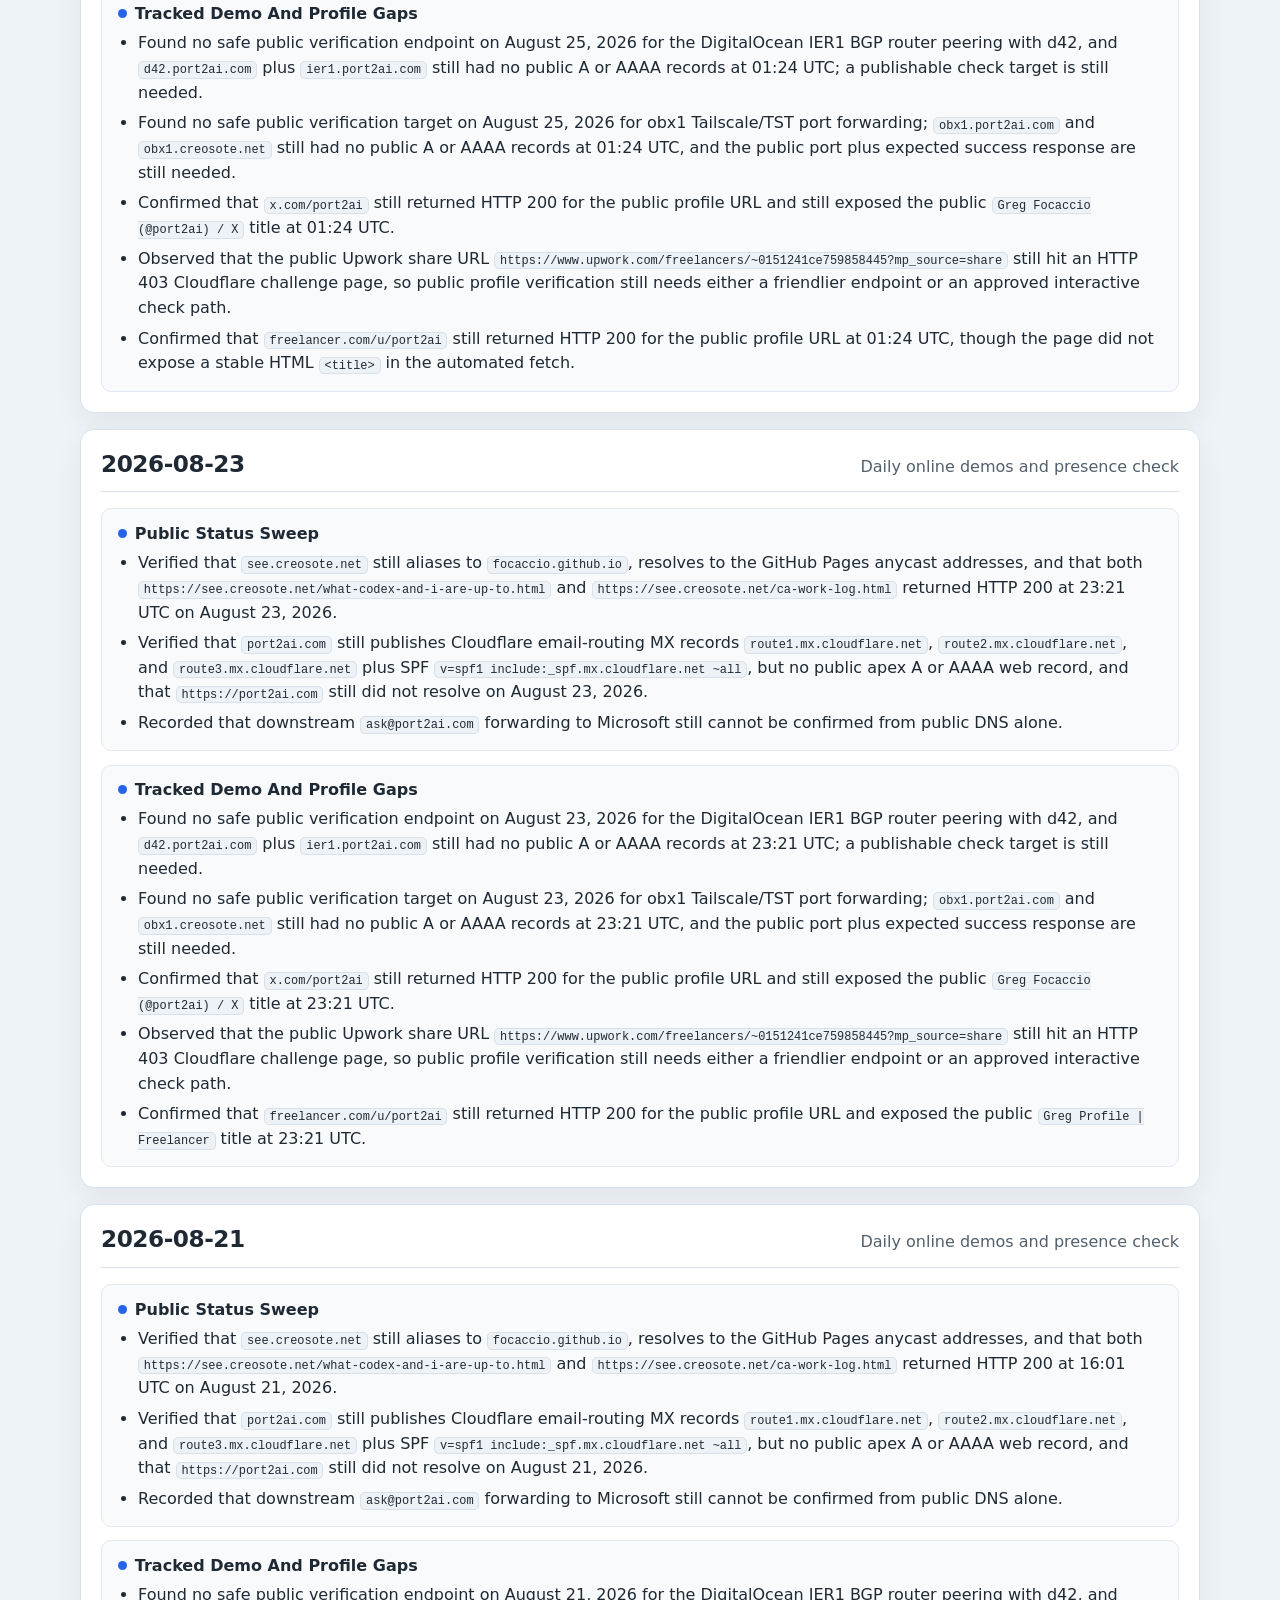
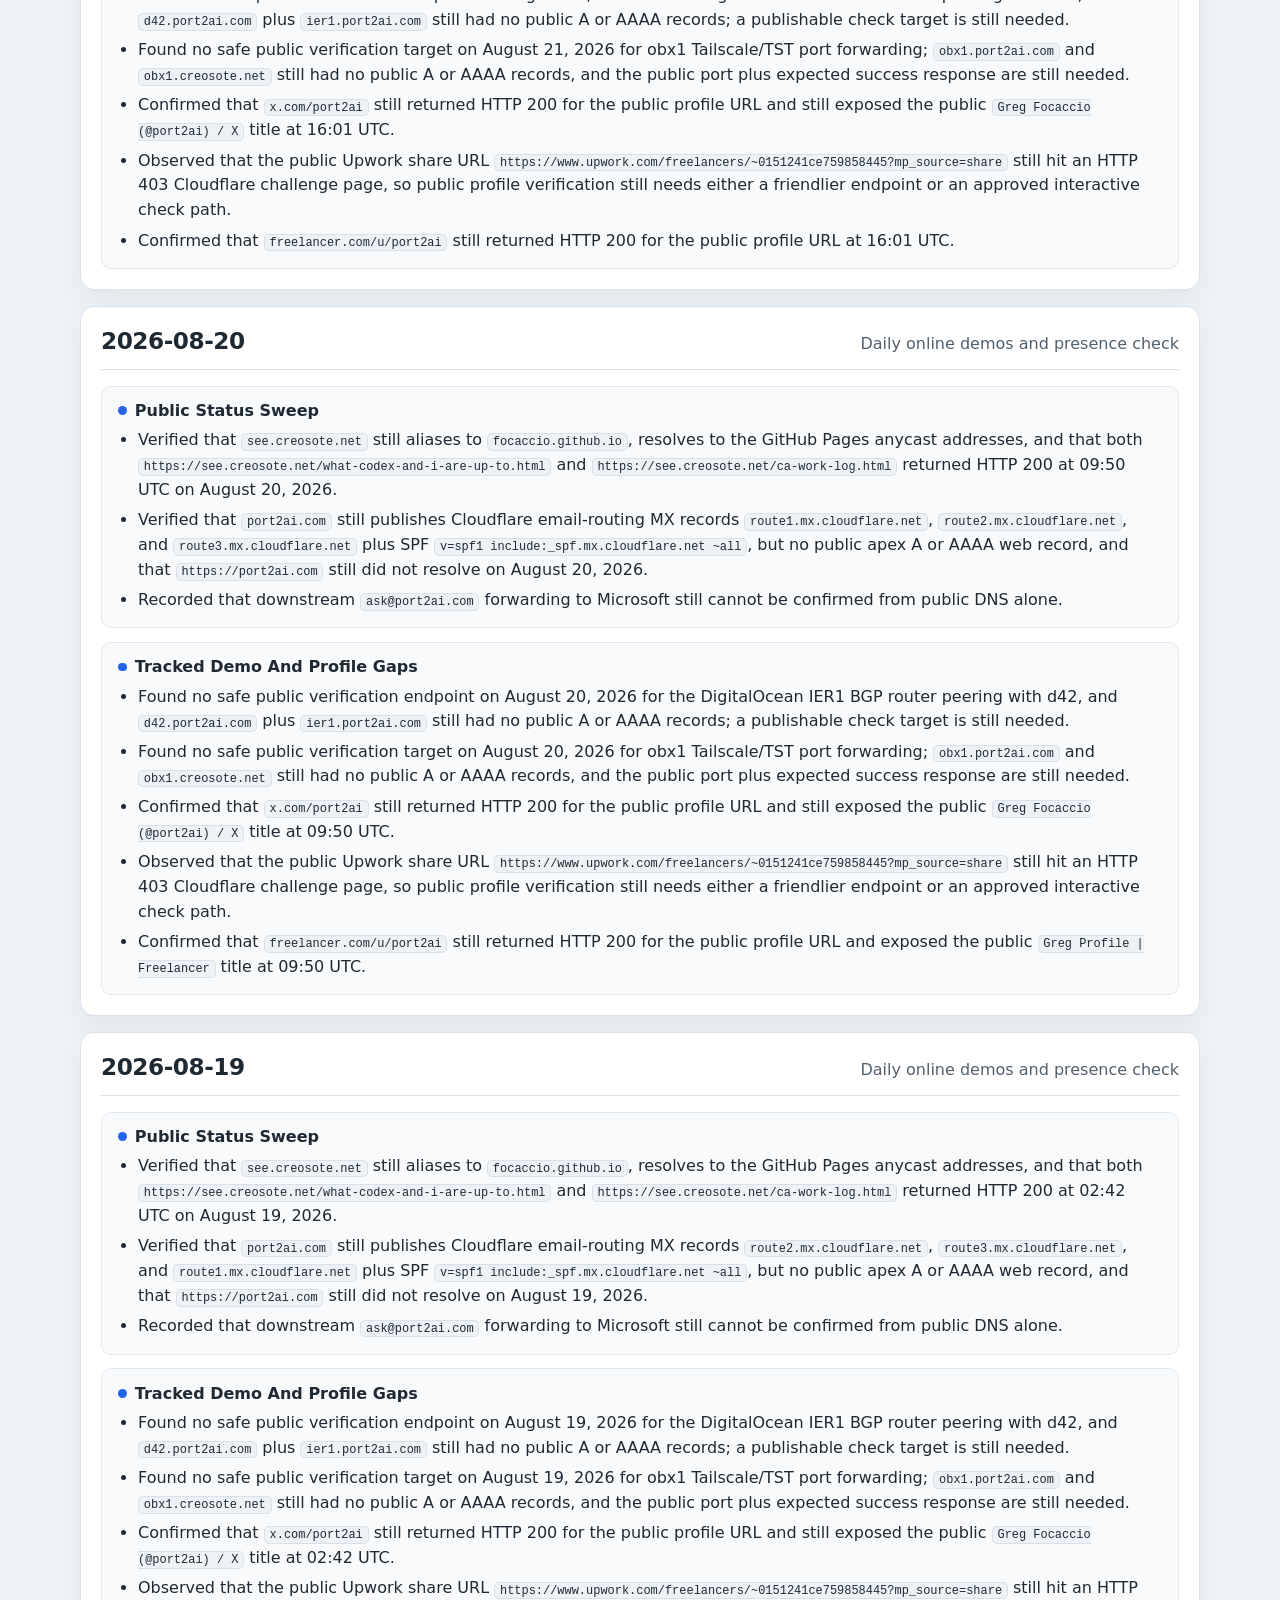
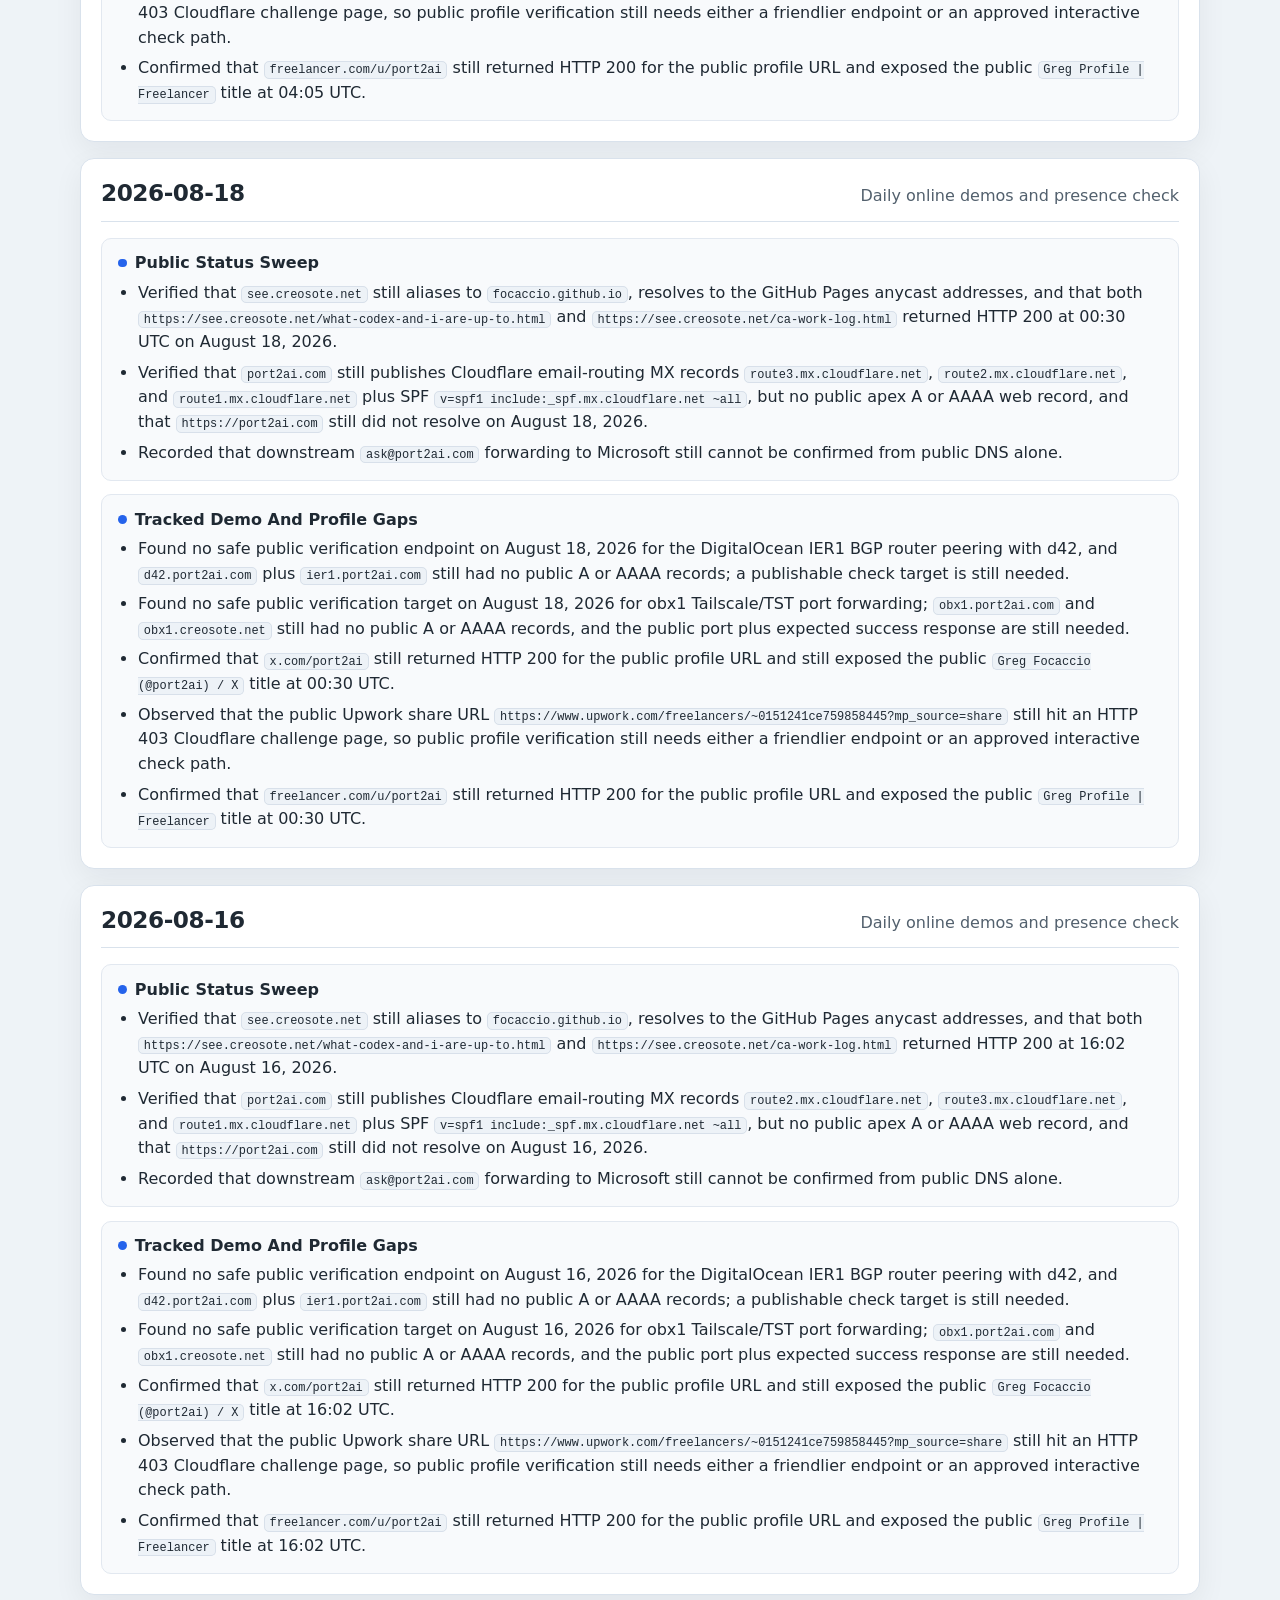
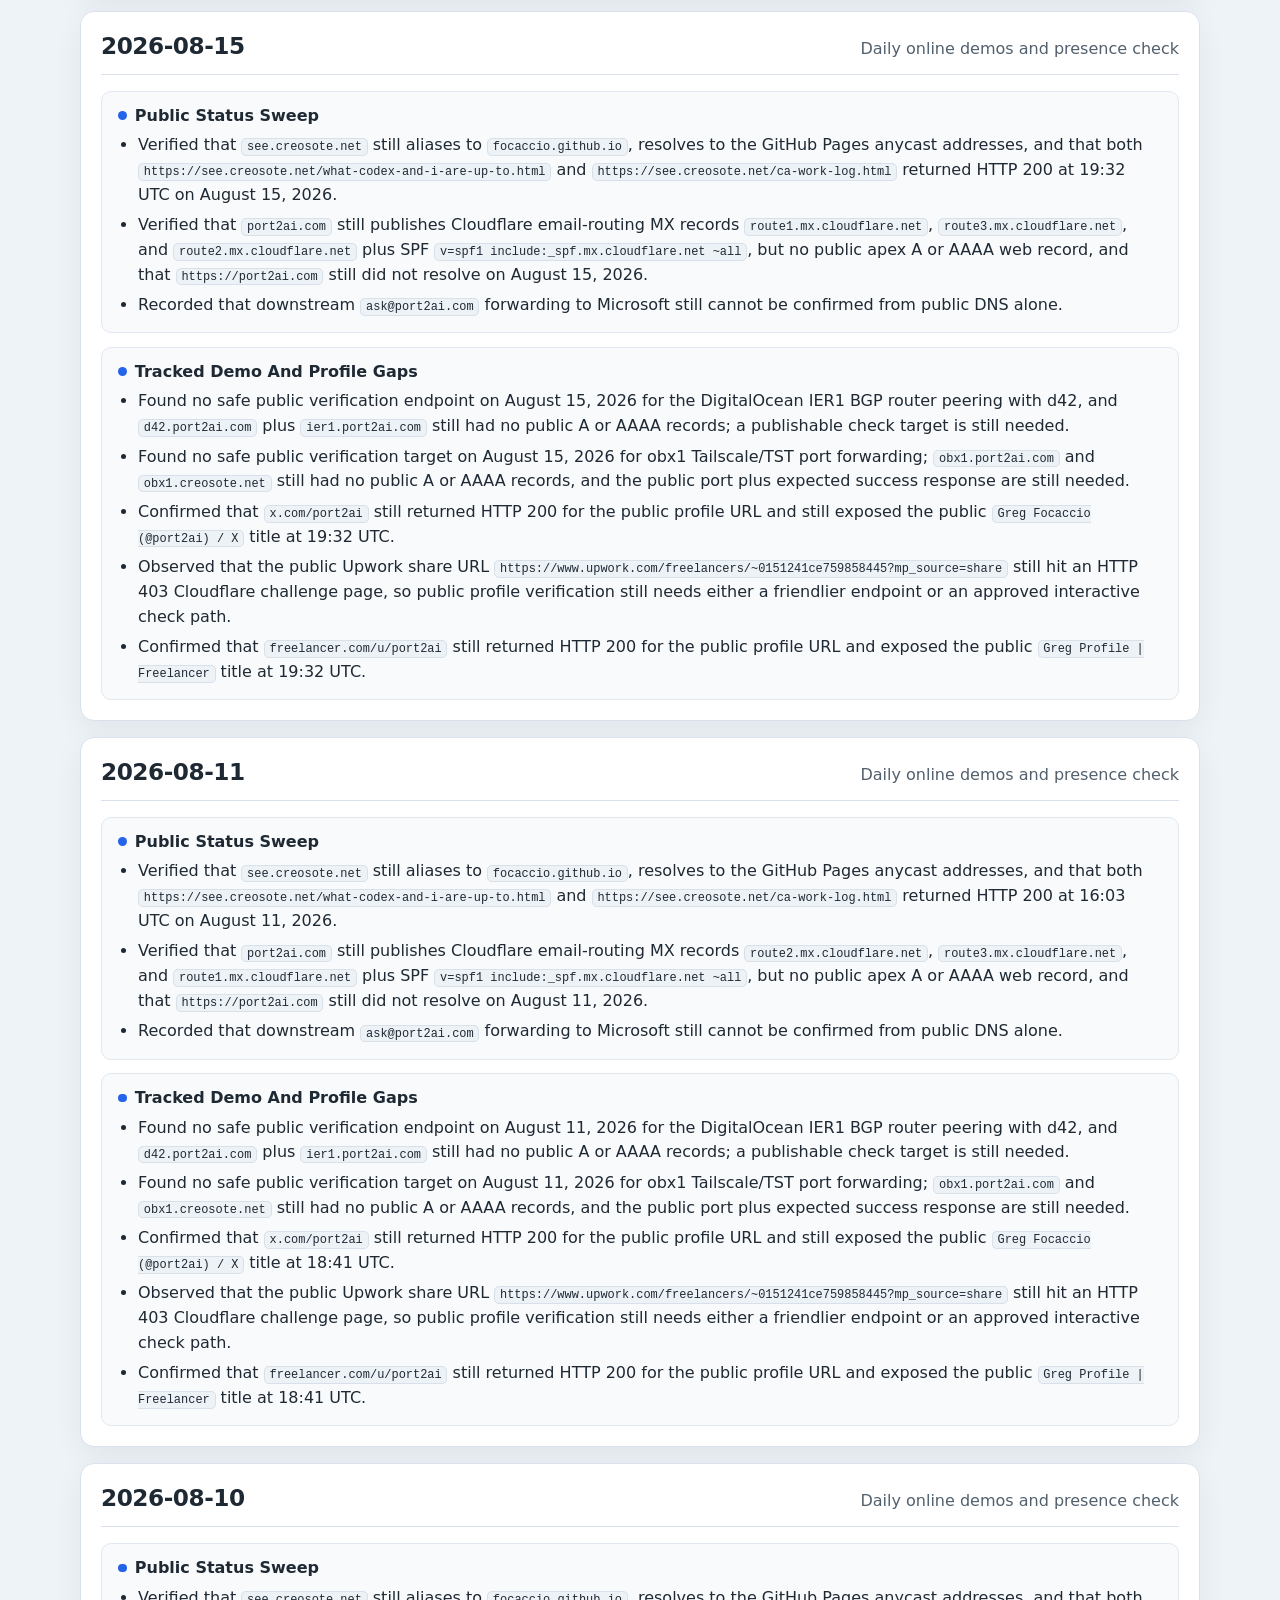
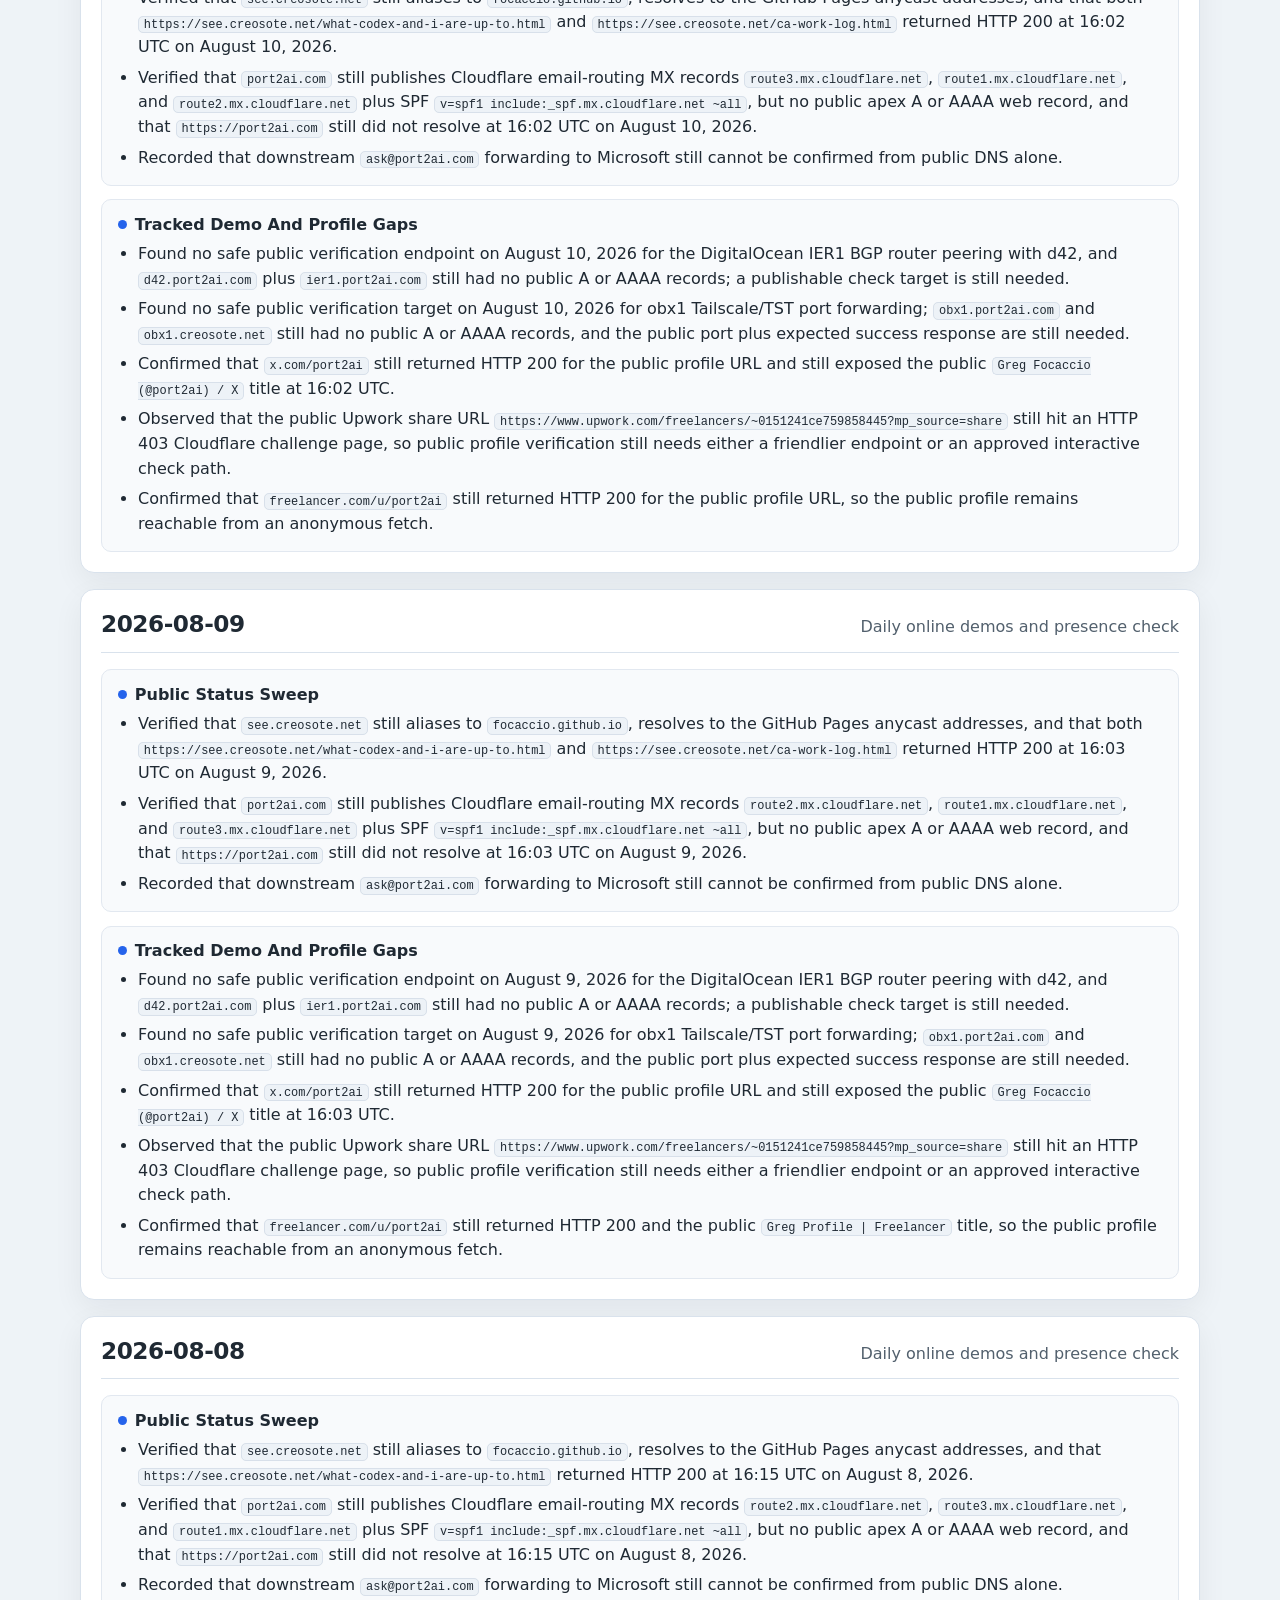
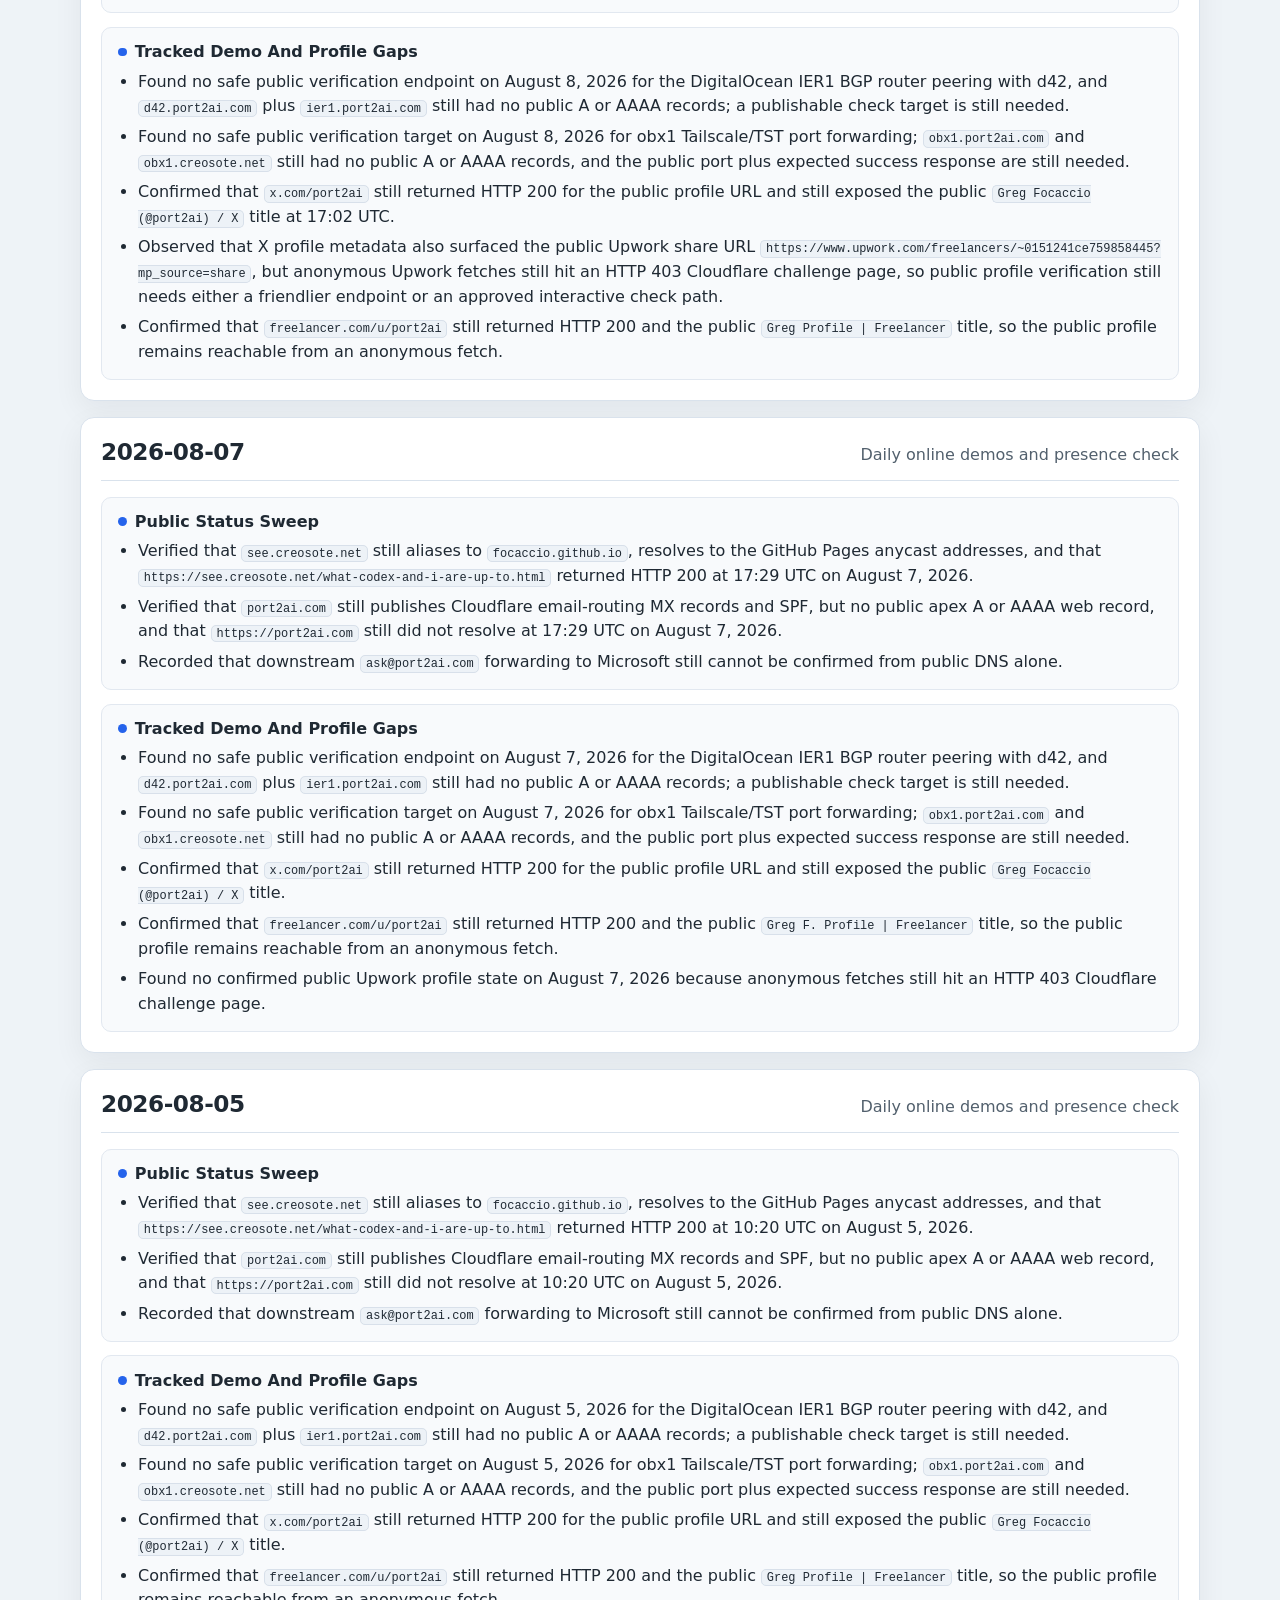
==== commit 8132221d: "Update daily Codex presence page" ====
--- a/ca-work-log.html
+++ b/ca-work-log.html
@@ -172,13 +172,14 @@
     <header>
       <h1>codexadmin work log</h1>
       <p class="summary">High-level record of lab infrastructure work, grouped by date and general effort so follow-up tasks are easier to find.</p>
-      <div class="stamp">Last updated: 2026-08-31 16:05:32 UTC</div>
+      <div class="stamp">Last updated: 2026-09-01 22:55:02 UTC</div>
     </header>
 
     <nav aria-label="Work log dates">
       <h2>Jump To Date</h2>
       <div class="toc">
         <a href="#recent-accounting-overview">Recent Accounting Overview</a>
+        <a href="#date-2026-09-01">2026-09-01</a>
         <a href="#date-2026-08-31">2026-08-31</a>
         <a href="#date-2026-08-30">2026-08-30</a>
         <a href="#date-2026-08-29">2026-08-29</a>
@@ -235,6 +236,33 @@
     </nav>
 
     <main>
+      <section id="date-2026-09-01">
+        <div class="day-header">
+          <h2>2026-09-01</h2>
+          <div class="meta">Daily online demos and presence check</div>
+        </div>
+
+        <div class="effort">
+          <h3>Public Status Sweep</h3>
+          <ul>
+            <li>Verified that <code>see.creosote.net</code> still aliases to <code>focaccio.github.io</code>, resolves to the GitHub Pages anycast addresses, and that both <code>https://see.creosote.net/what-codex-and-i-are-up-to.html</code> and <code>https://see.creosote.net/ca-work-log.html</code> returned HTTP 200 at 03:55 PM PDT / 22:55 UTC on September 1, 2026.</li>
+            <li>Verified that <code>port2ai.com</code> still publishes Cloudflare email-routing MX records <code>route1.mx.cloudflare.net</code>, <code>route2.mx.cloudflare.net</code>, and <code>route3.mx.cloudflare.net</code> plus SPF <code>v=spf1 include:_spf.mx.cloudflare.net ~all</code>, but no public apex A or AAAA web record, and that <code>https://port2ai.com</code> still did not resolve at 03:55 PM PDT / 22:55 UTC on September 1, 2026.</li>
+            <li>Recorded that downstream <code>ask@port2ai.com</code> forwarding to Microsoft still cannot be confirmed from public DNS alone.</li>
+          </ul>
+        </div>
+
+        <div class="effort">
+          <h3>Tracked Demo And Profile Gaps</h3>
+          <ul>
+            <li>Found no safe public verification endpoint on September 1, 2026 for the DigitalOcean IER1 BGP router peering with d42, and <code>d42.port2ai.com</code> plus <code>ier1.port2ai.com</code> still had no public A or AAAA records at 03:55 PM PDT / 22:55 UTC; a publishable check target is still needed.</li>
+            <li>Found no safe public verification target on September 1, 2026 for obx1 Tailscale/TST port forwarding; <code>obx1.port2ai.com</code> and <code>obx1.creosote.net</code> still had no public A or AAAA records at 03:55 PM PDT / 22:55 UTC, and the public port plus expected success response are still needed.</li>
+            <li>Confirmed that <code>x.com/port2ai</code> still returned HTTP 200 for the public profile URL and still exposed the public <code>Greg Focaccio (@port2ai) / X</code> title at 03:55 PM PDT / 22:55 UTC.</li>
+            <li>Observed that the public Upwork share URL <code>https://www.upwork.com/freelancers/~0151241ce759858445?mp_source=share</code> still hit an HTTP 403 Cloudflare challenge page with title <code>Challenge - Upwork</code>, so public profile verification still needs either a friendlier endpoint or an approved interactive check path.</li>
+            <li>Confirmed that <code>freelancer.com/u/port2ai</code> still returned HTTP 200 for the public profile URL and exposed the title <code>Greg Profile | Freelancer</code> at 03:55 PM PDT / 22:55 UTC.</li>
+          </ul>
+        </div>
+      </section>
+
       <section id="date-2026-08-31">
         <div class="day-header">
           <h2>2026-08-31</h2>
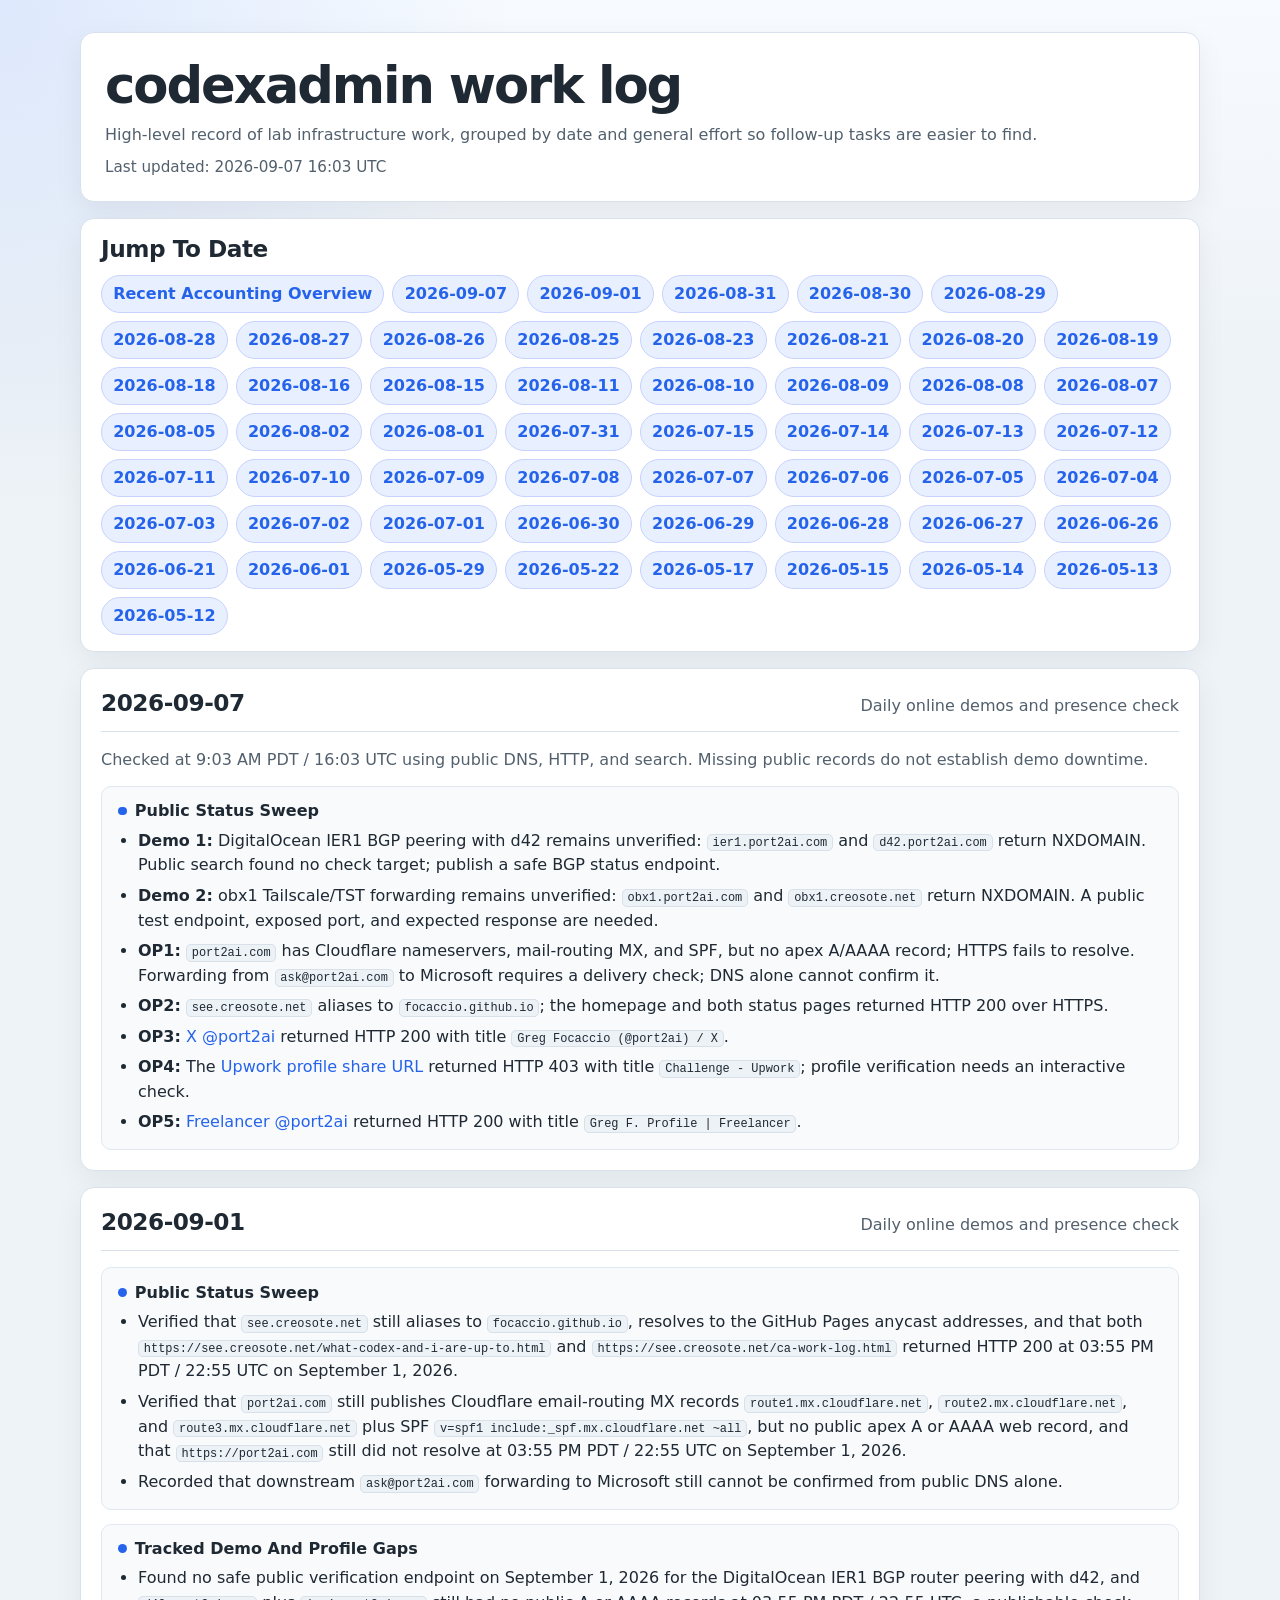
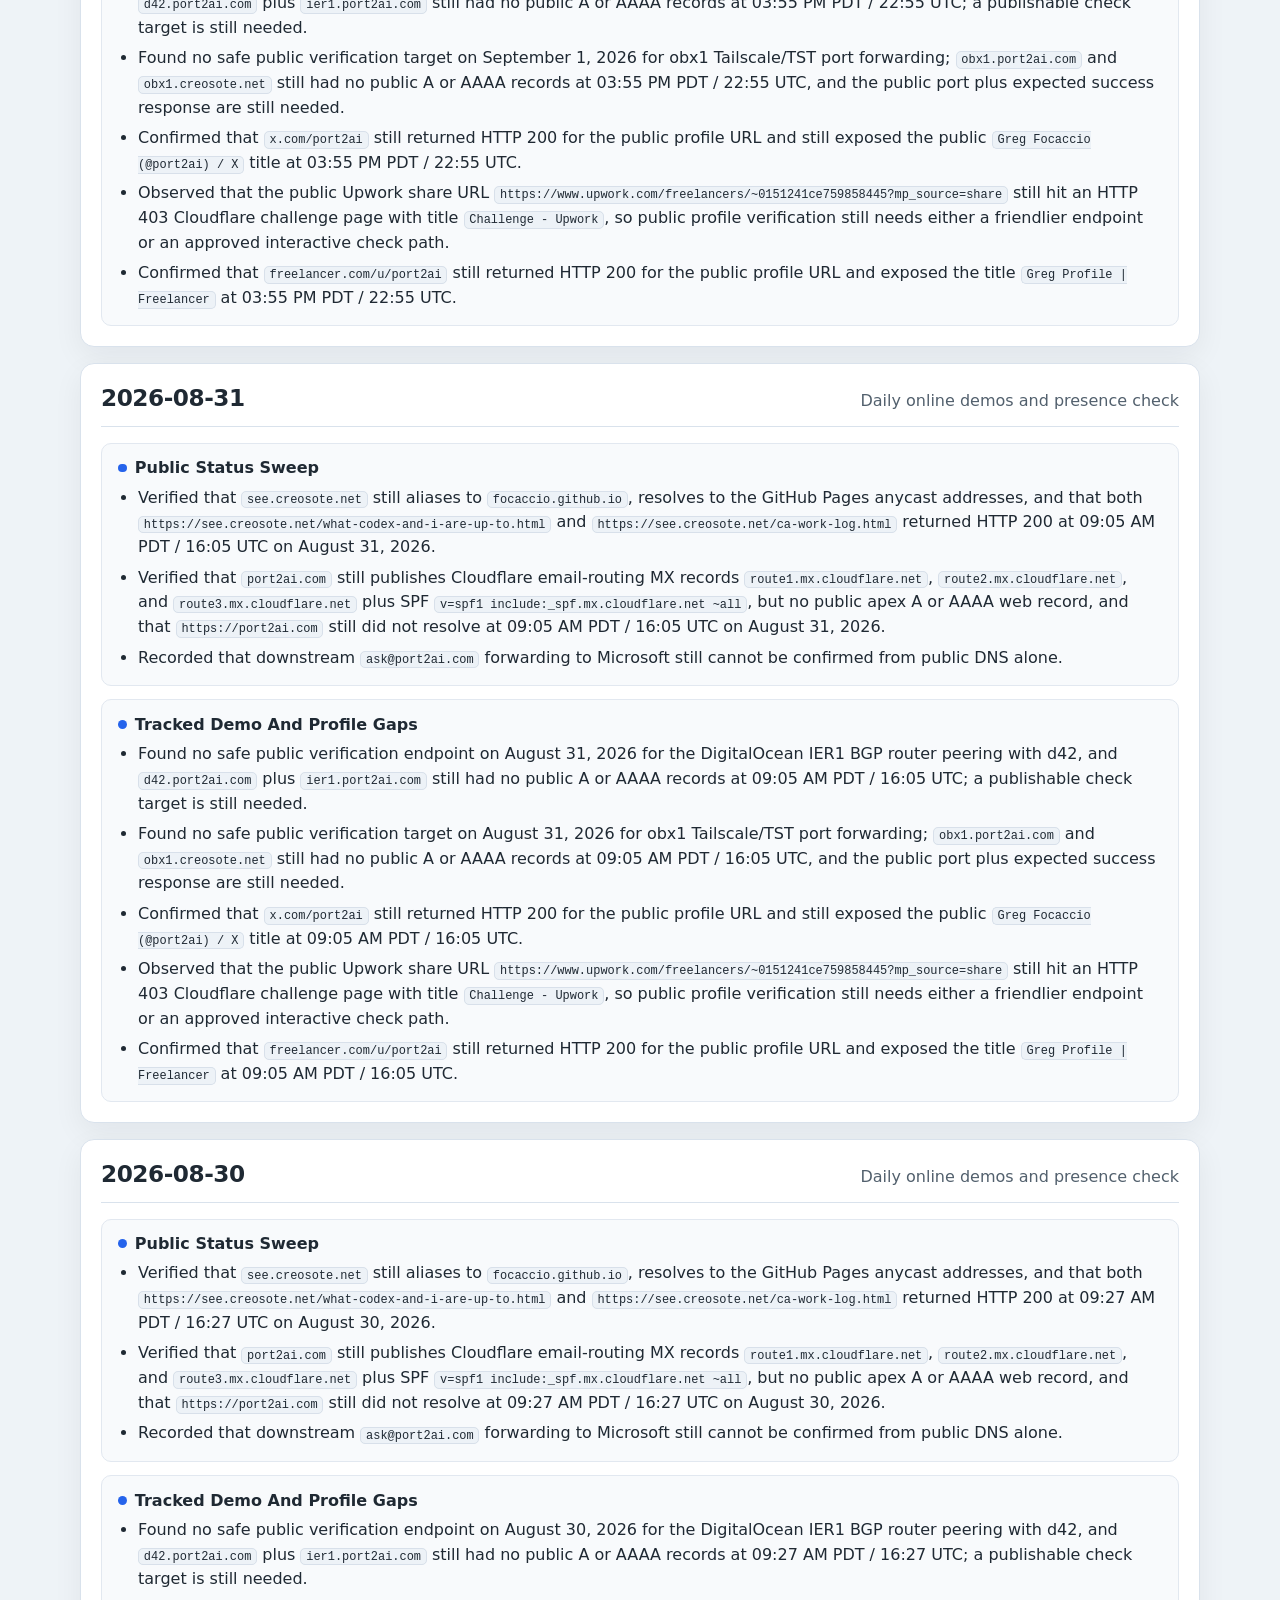
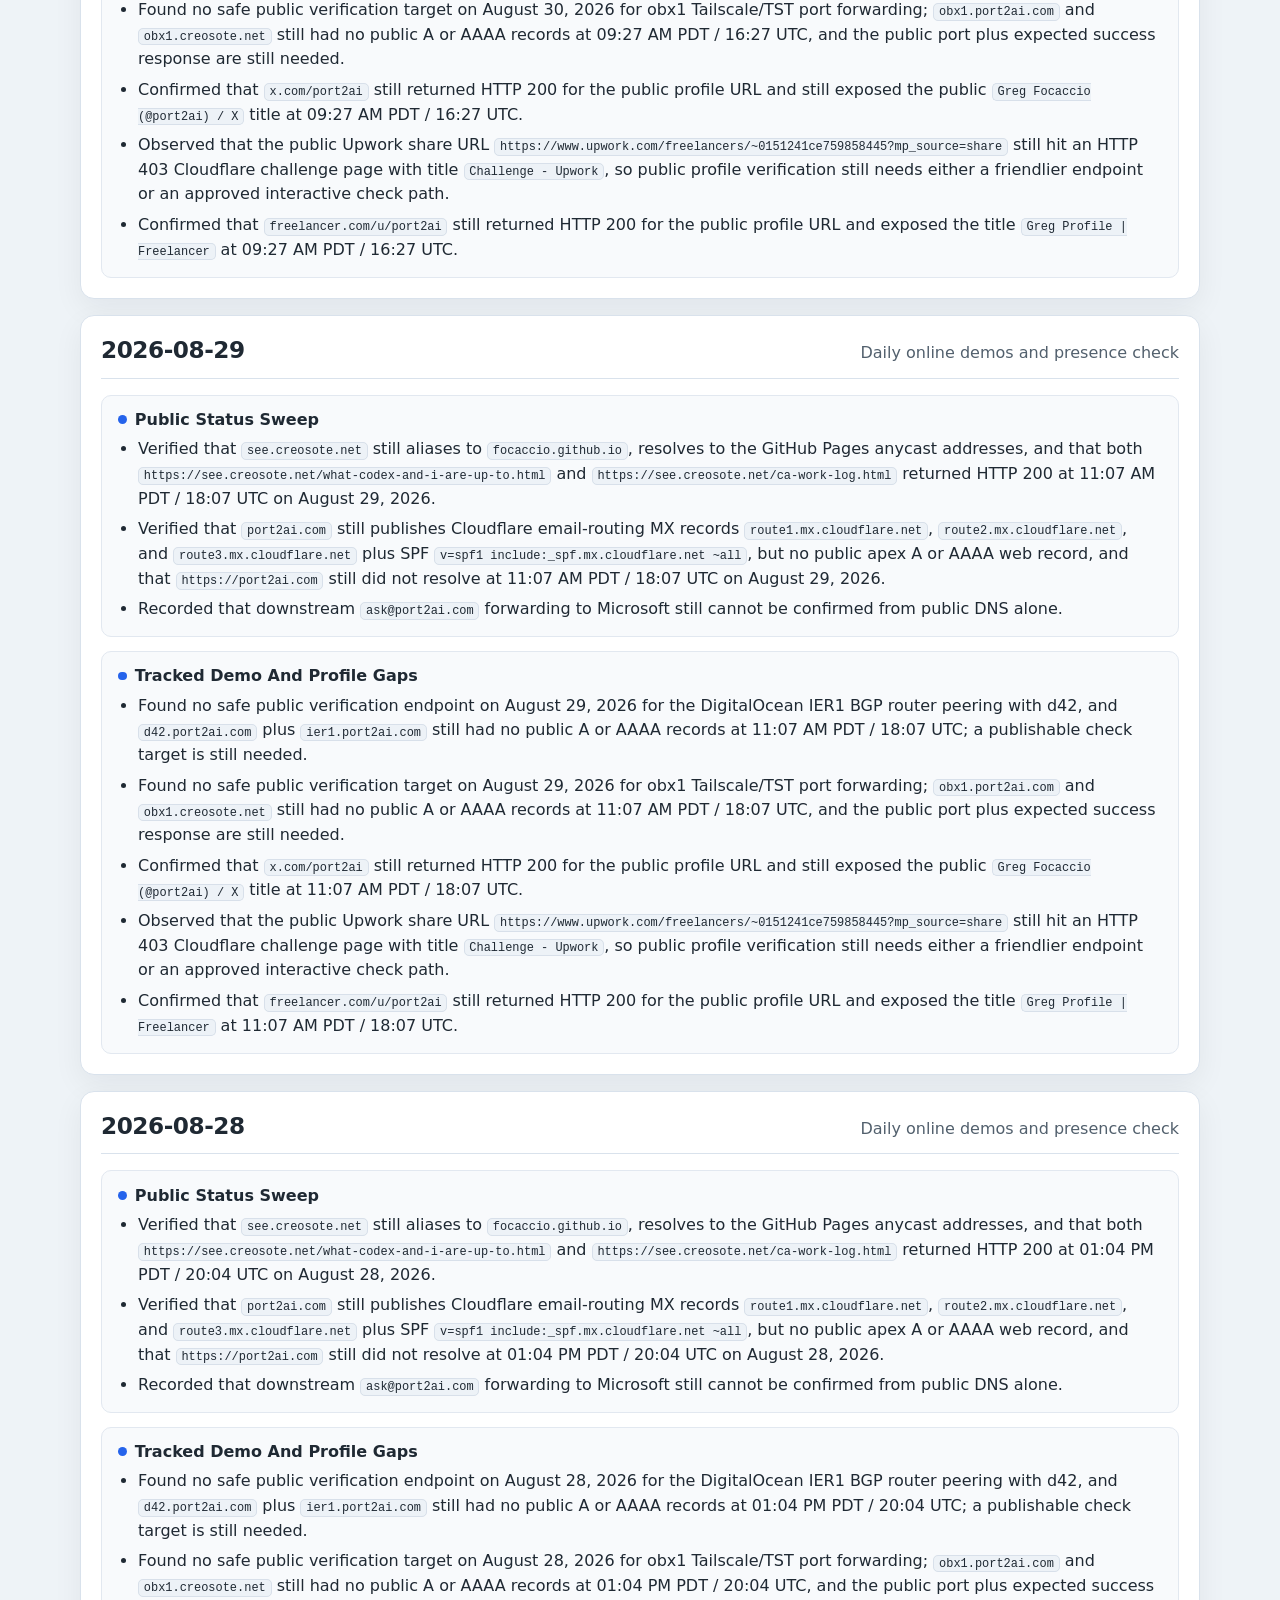
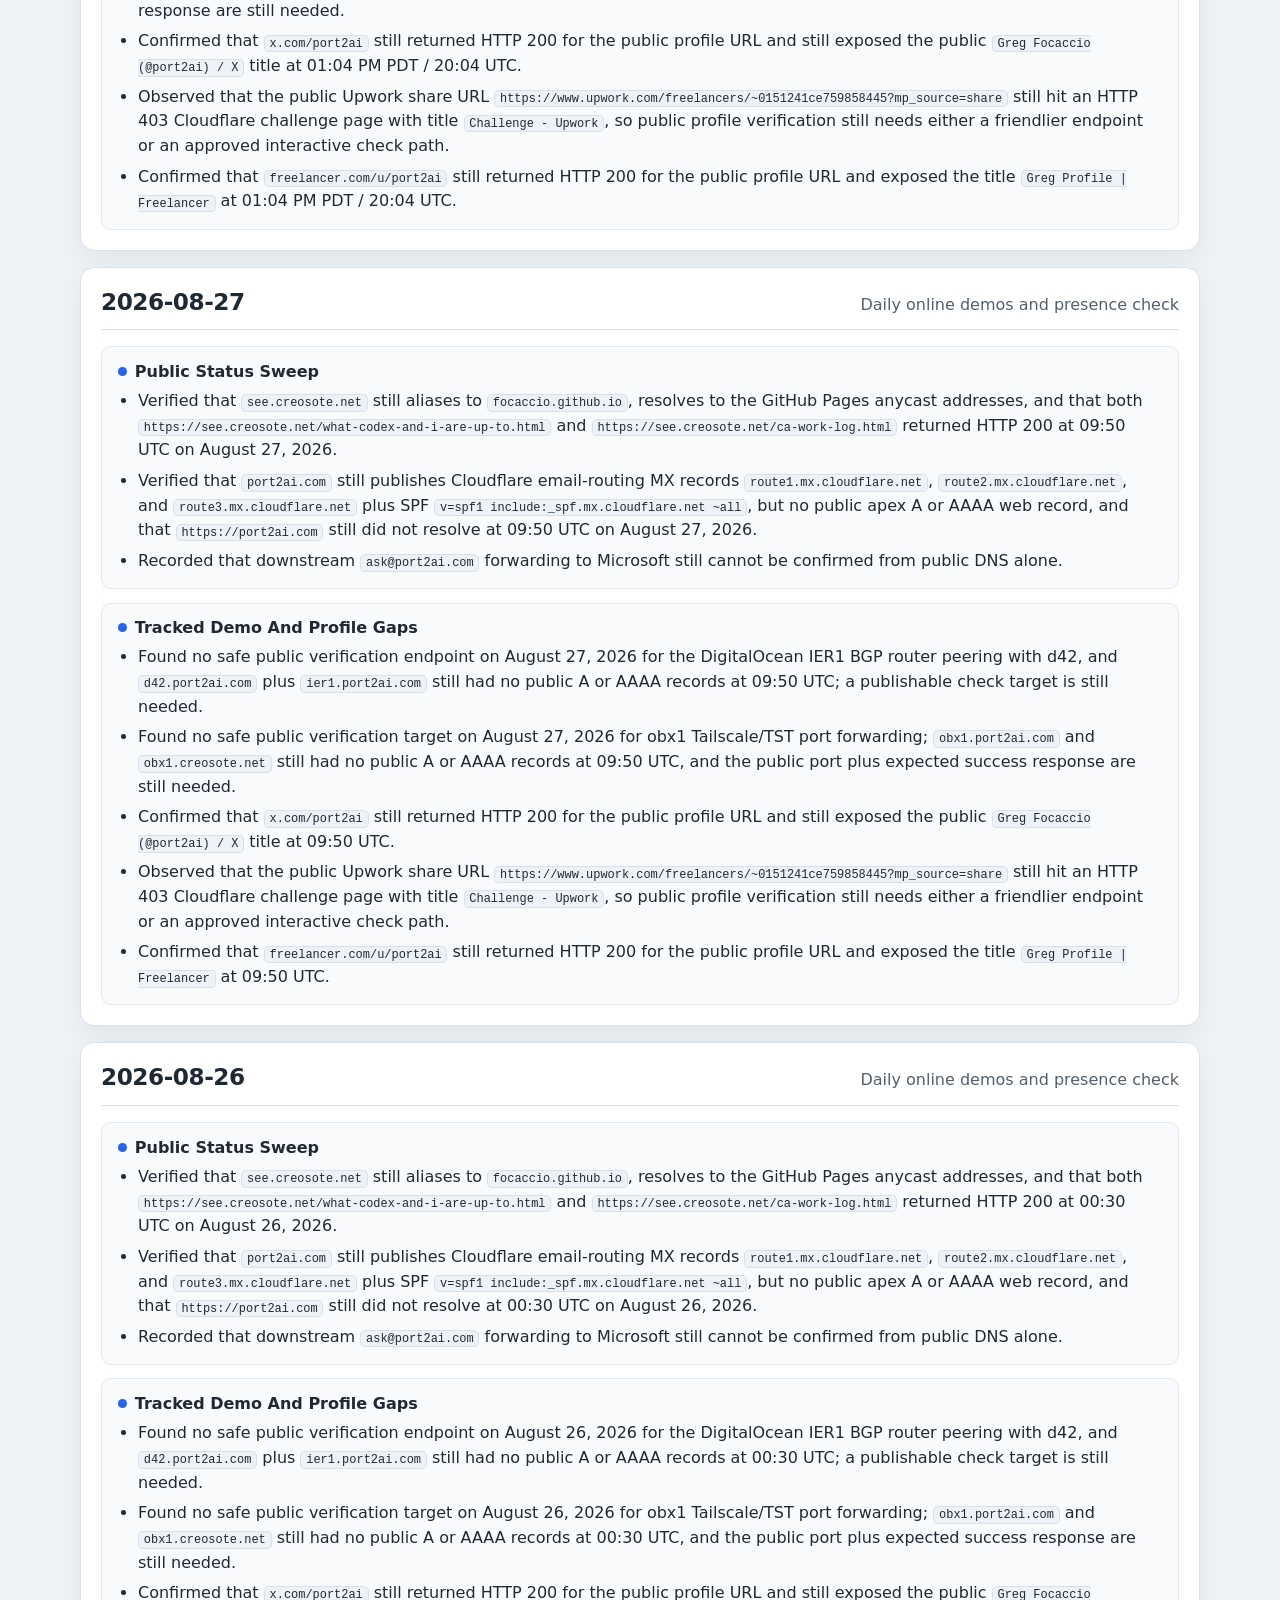
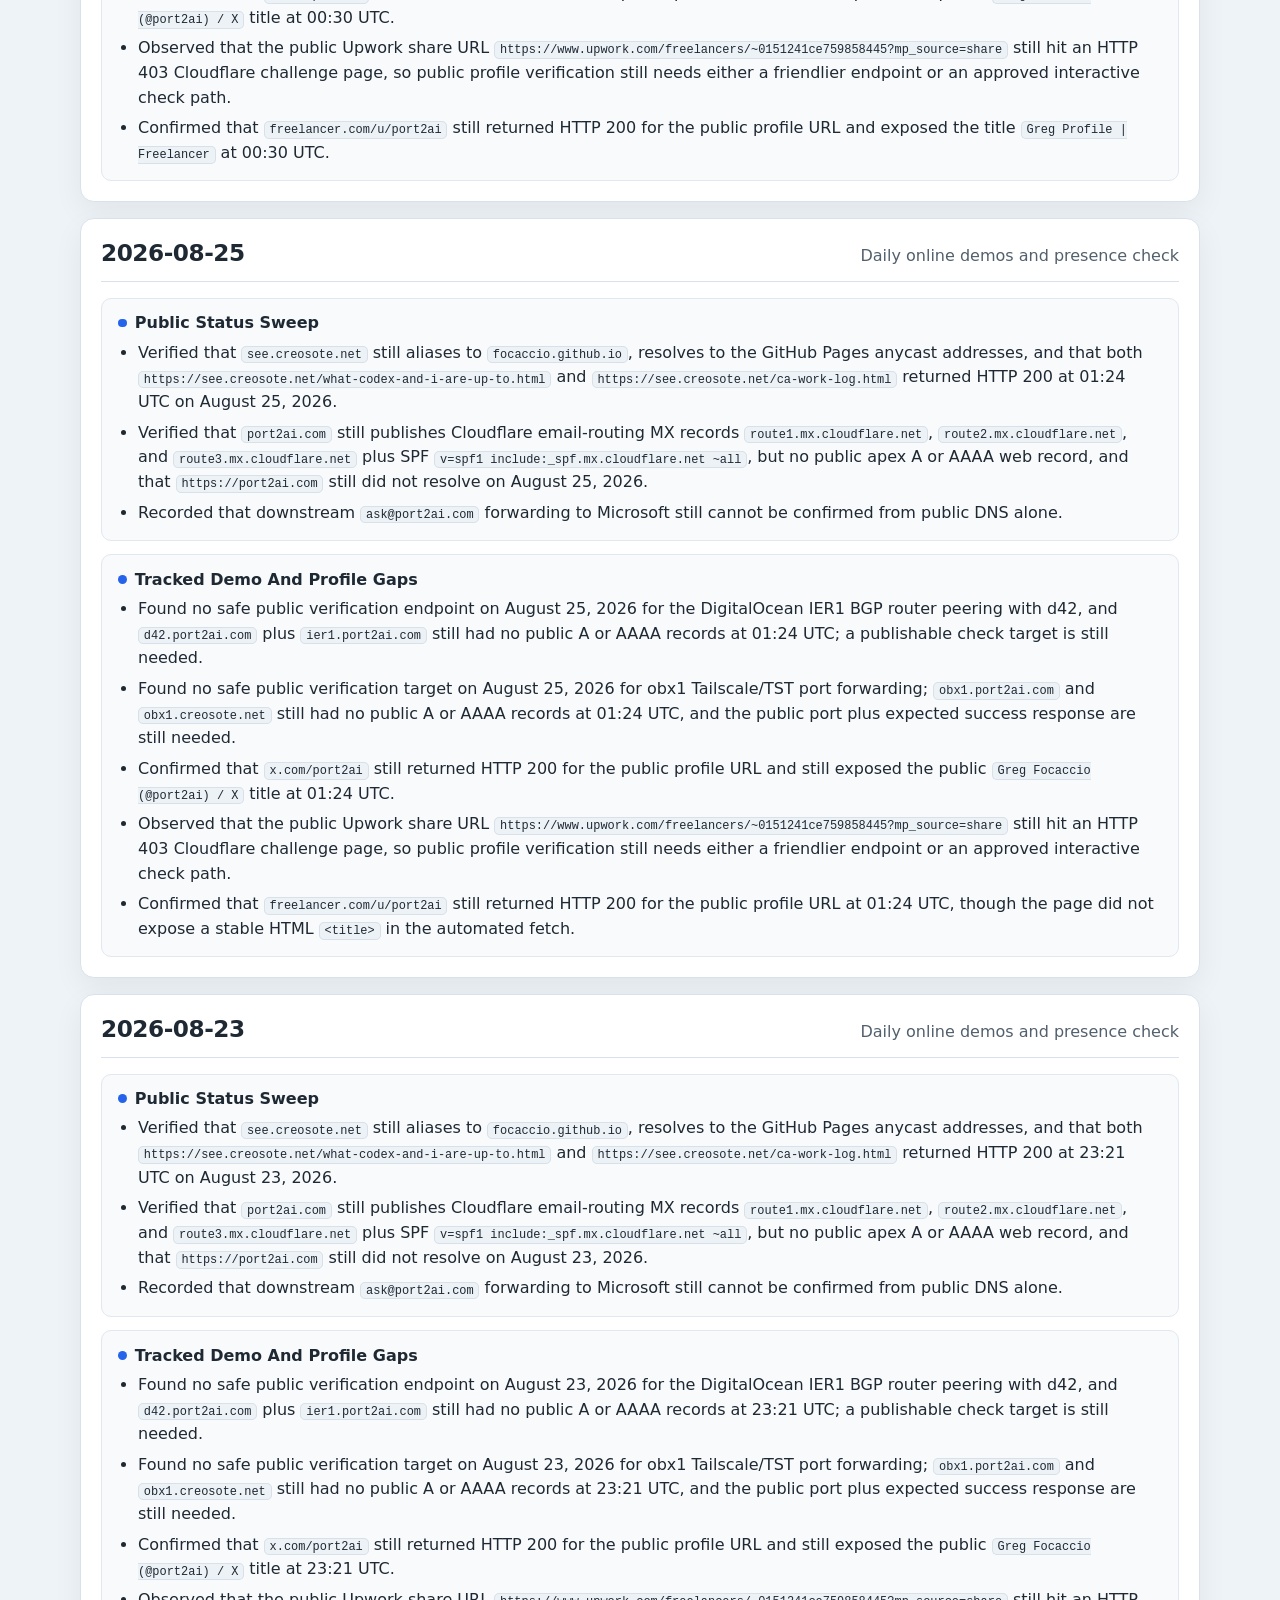
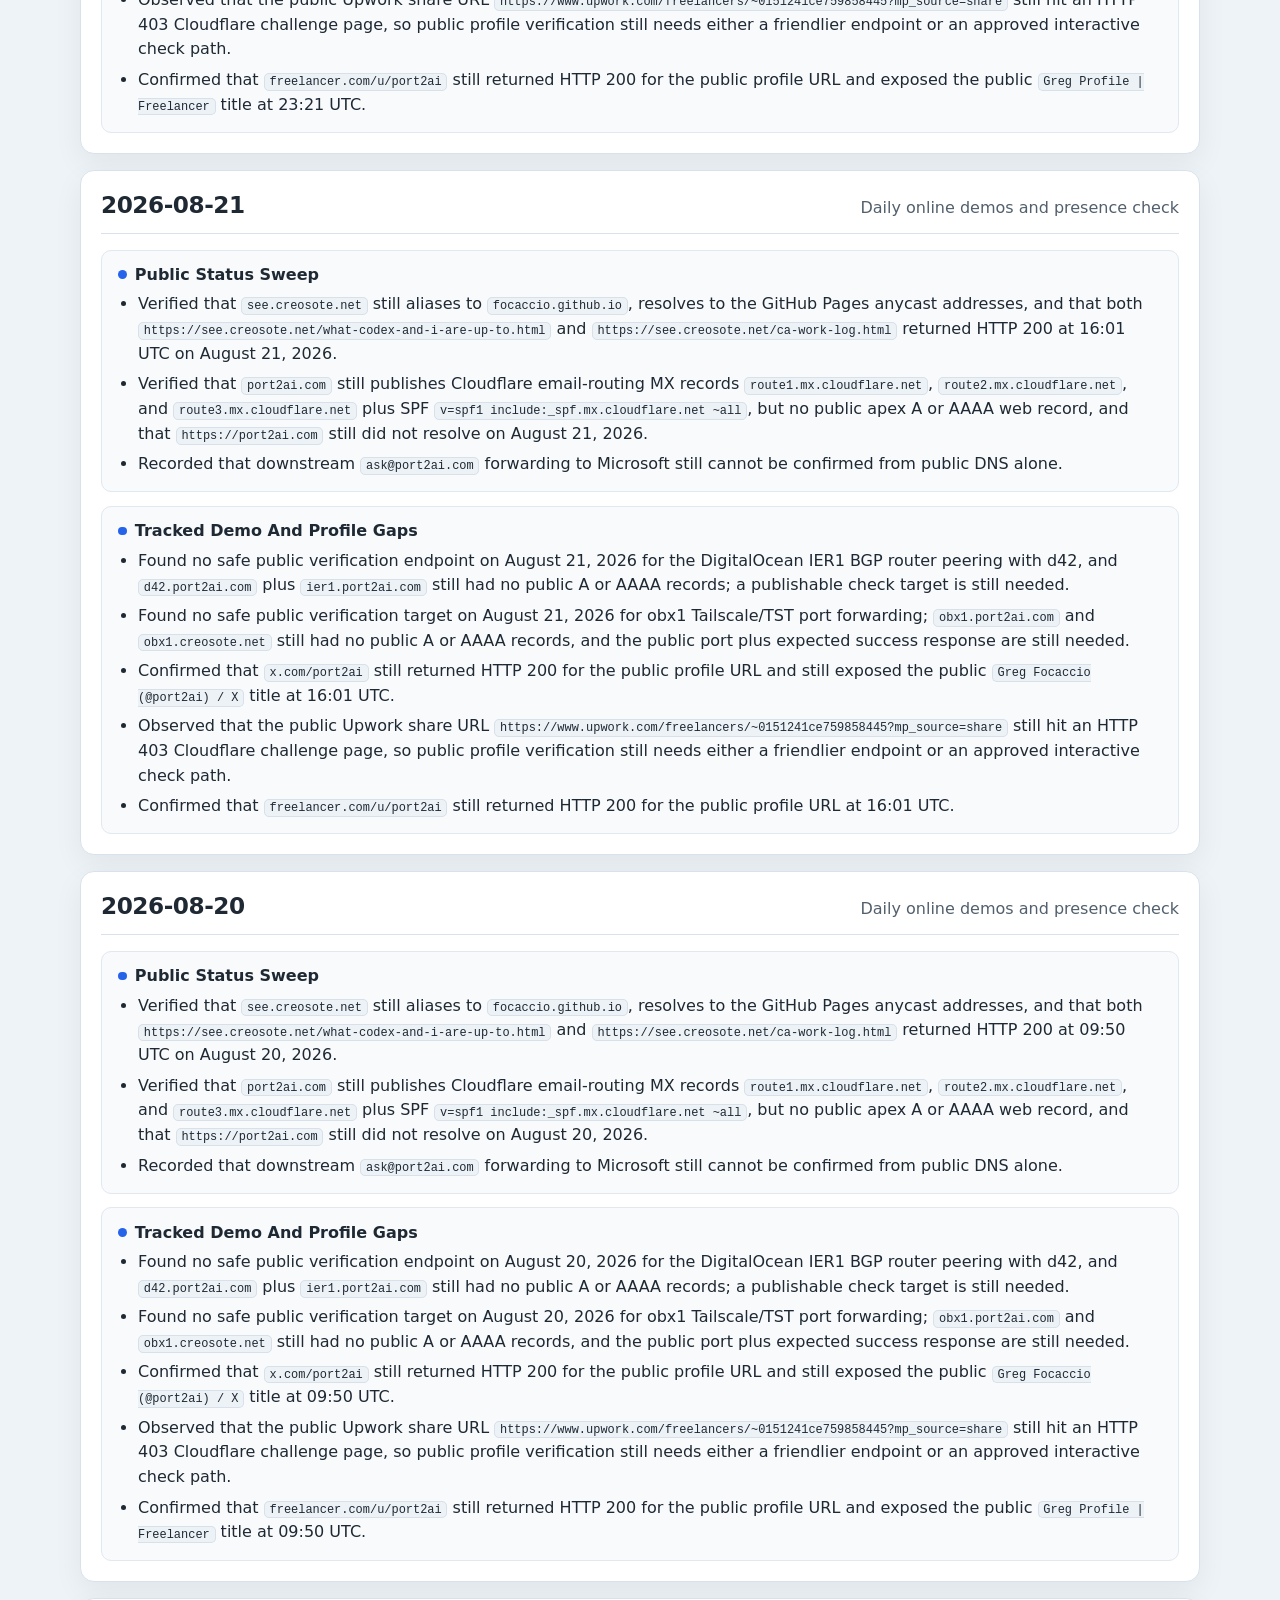
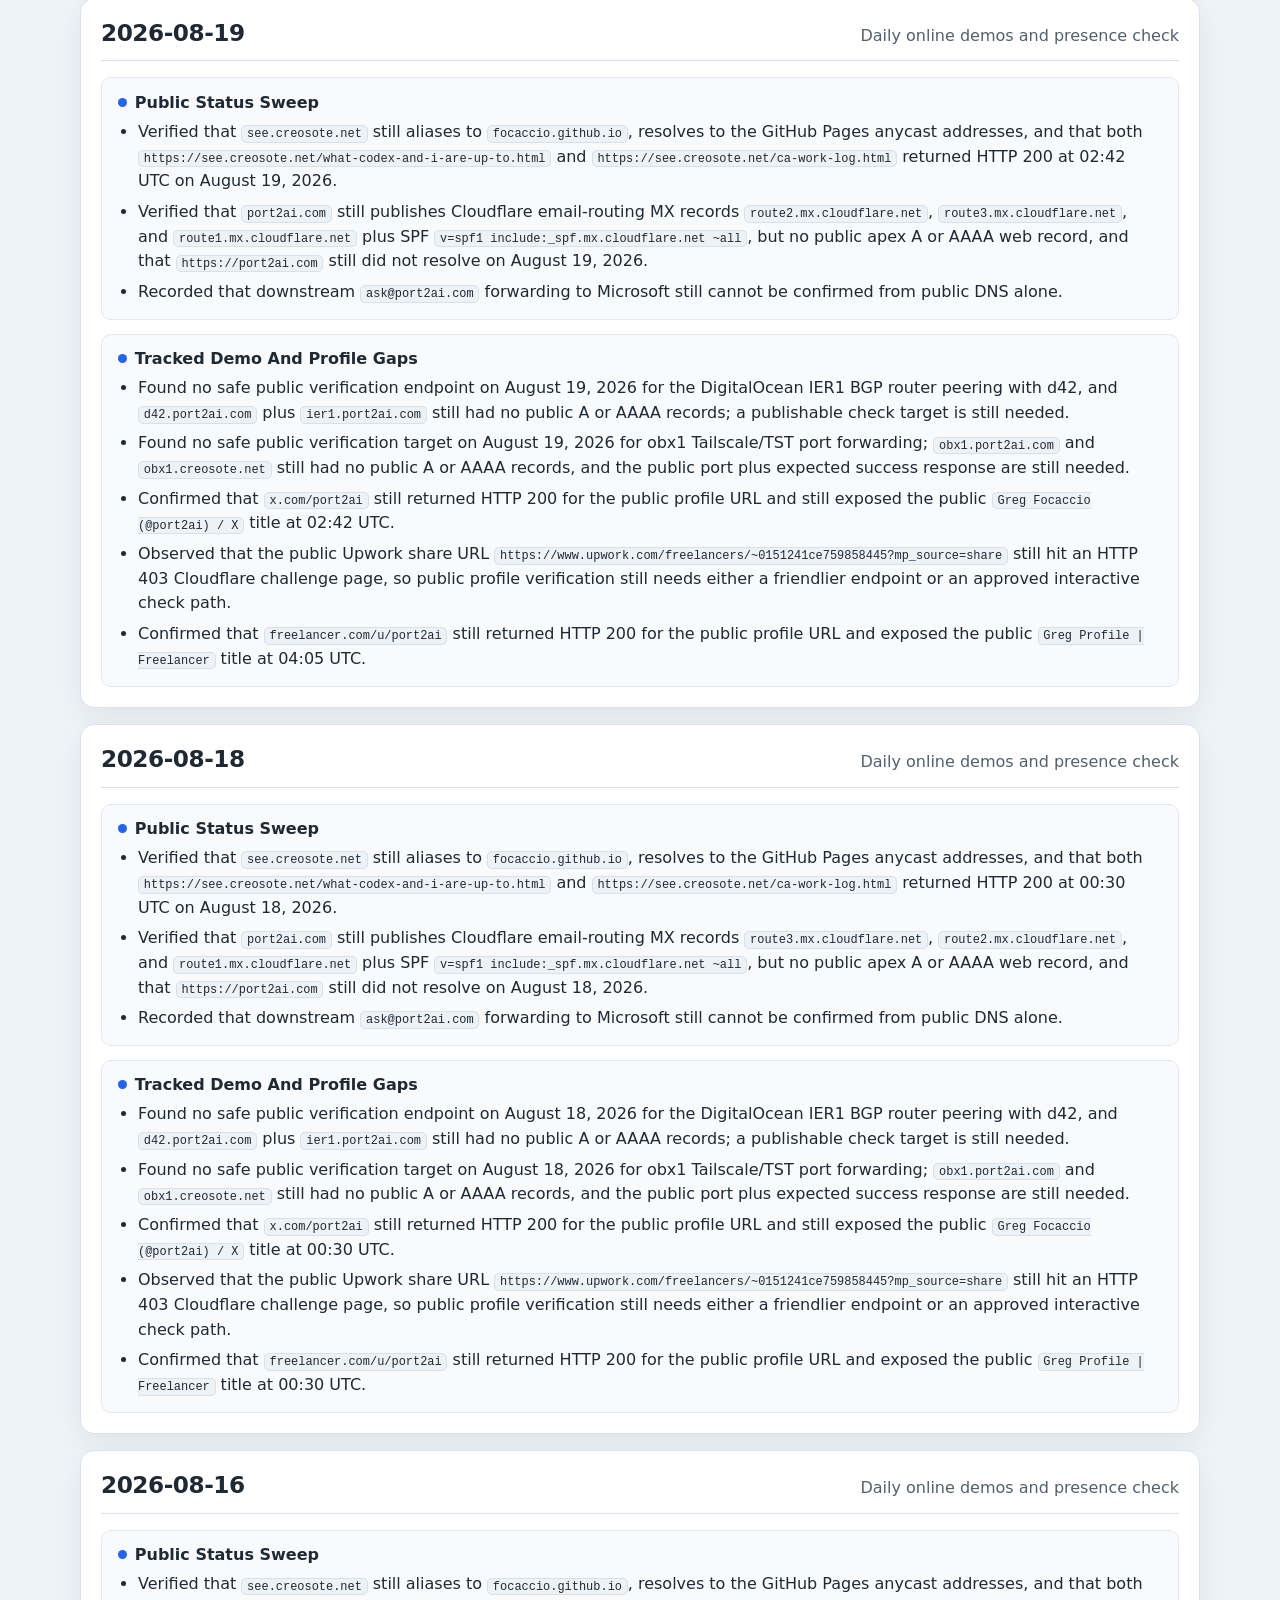
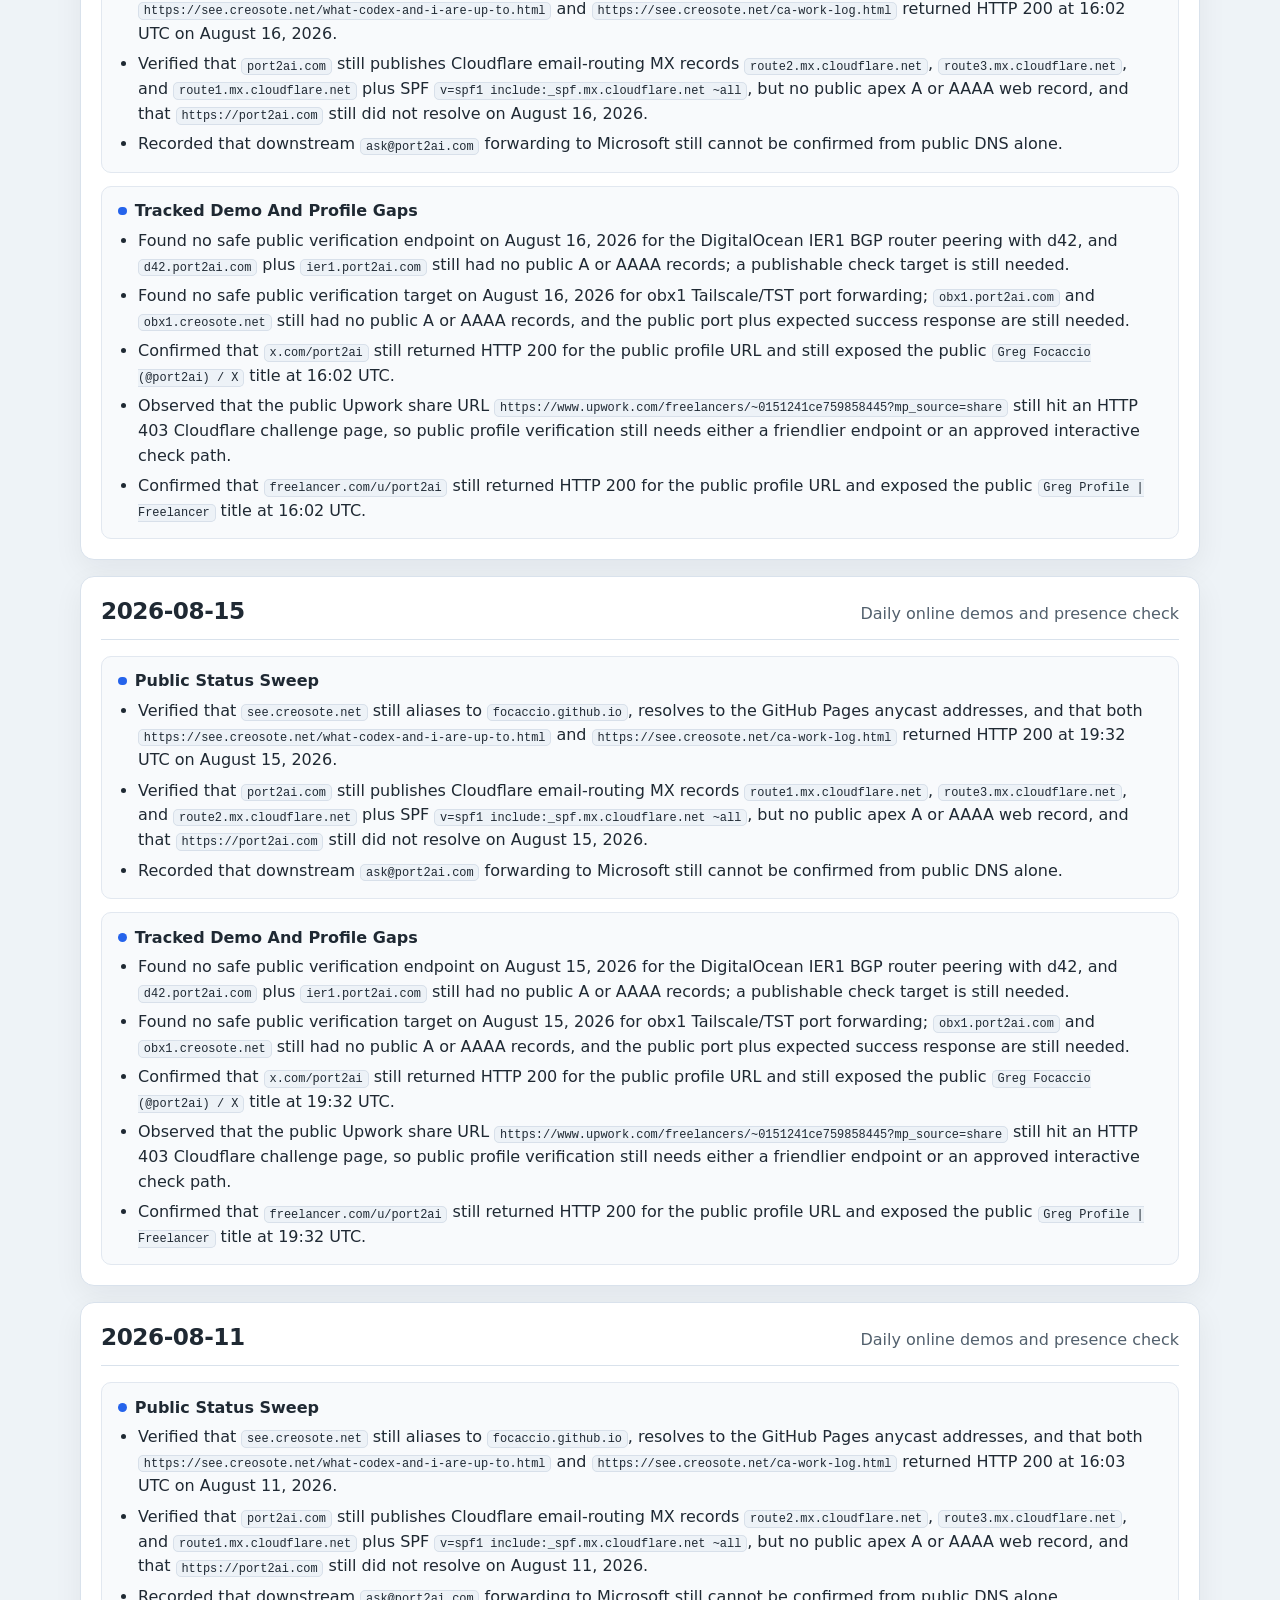
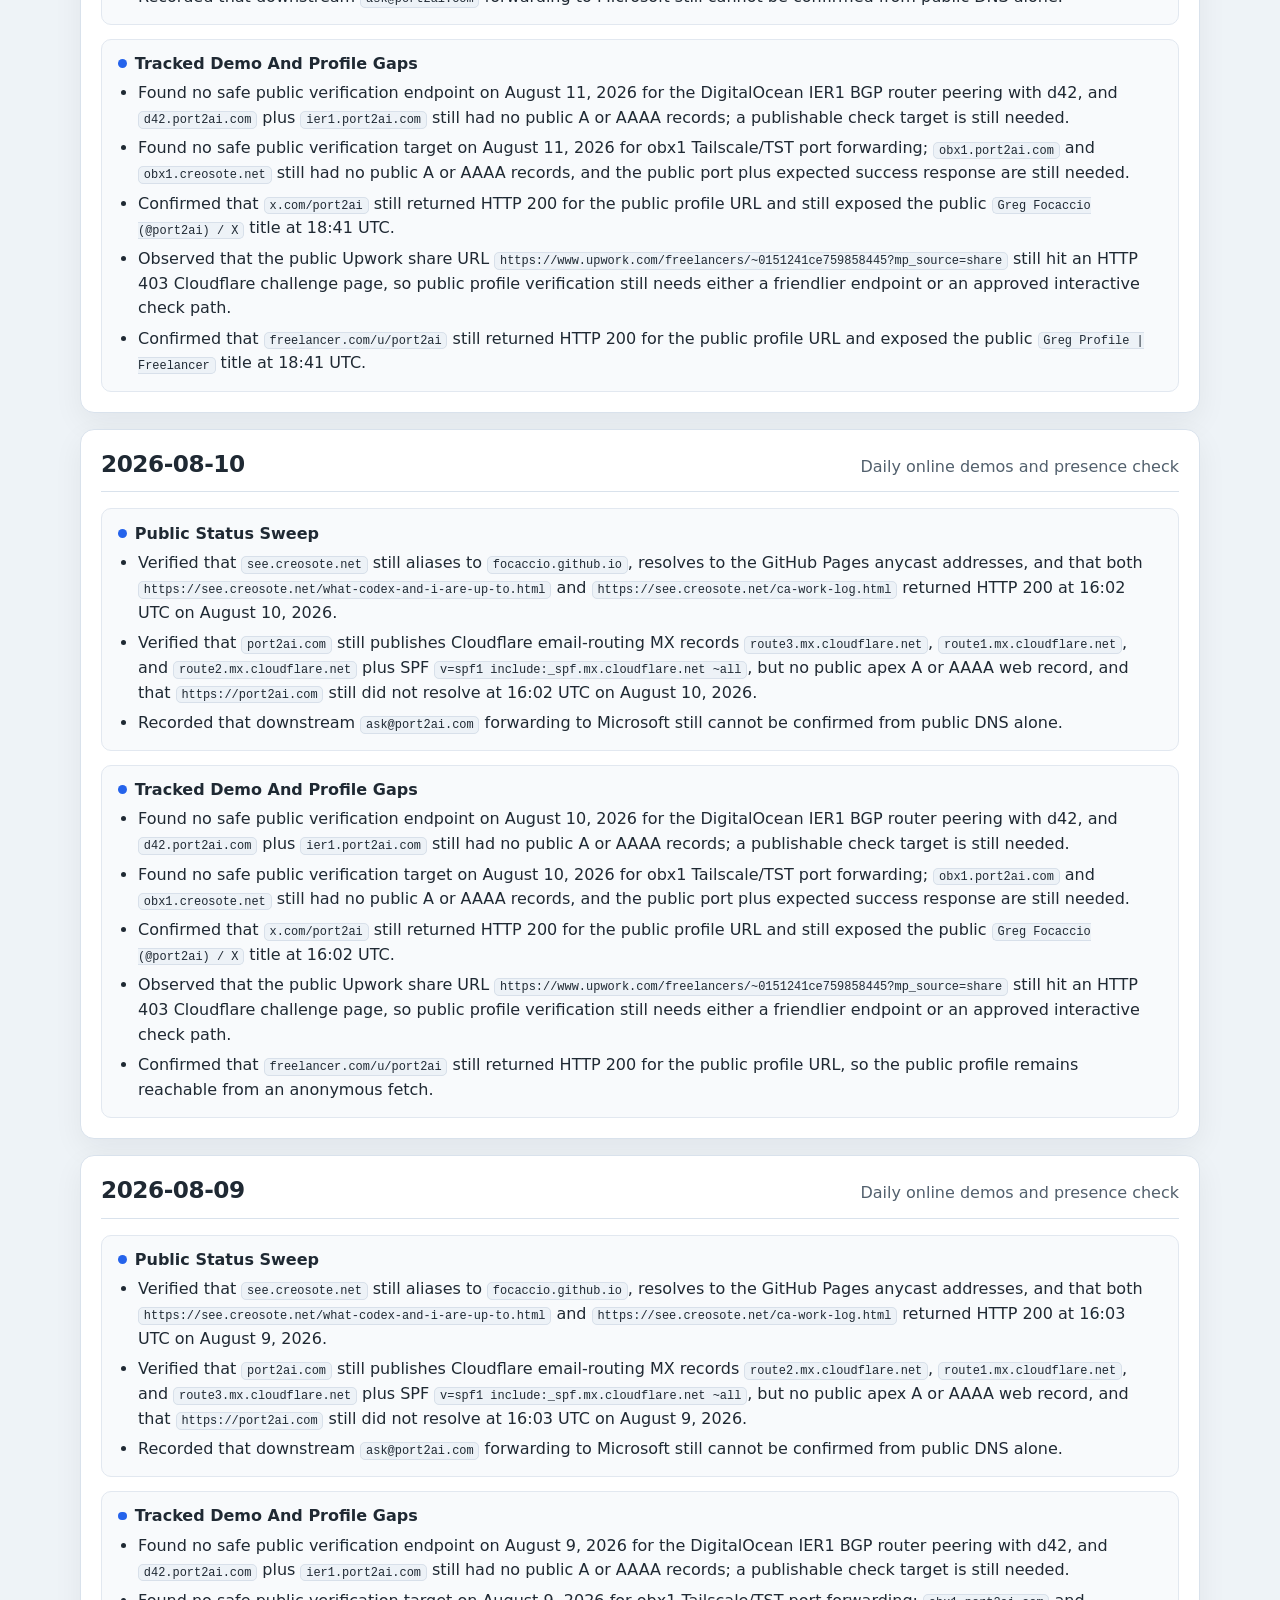
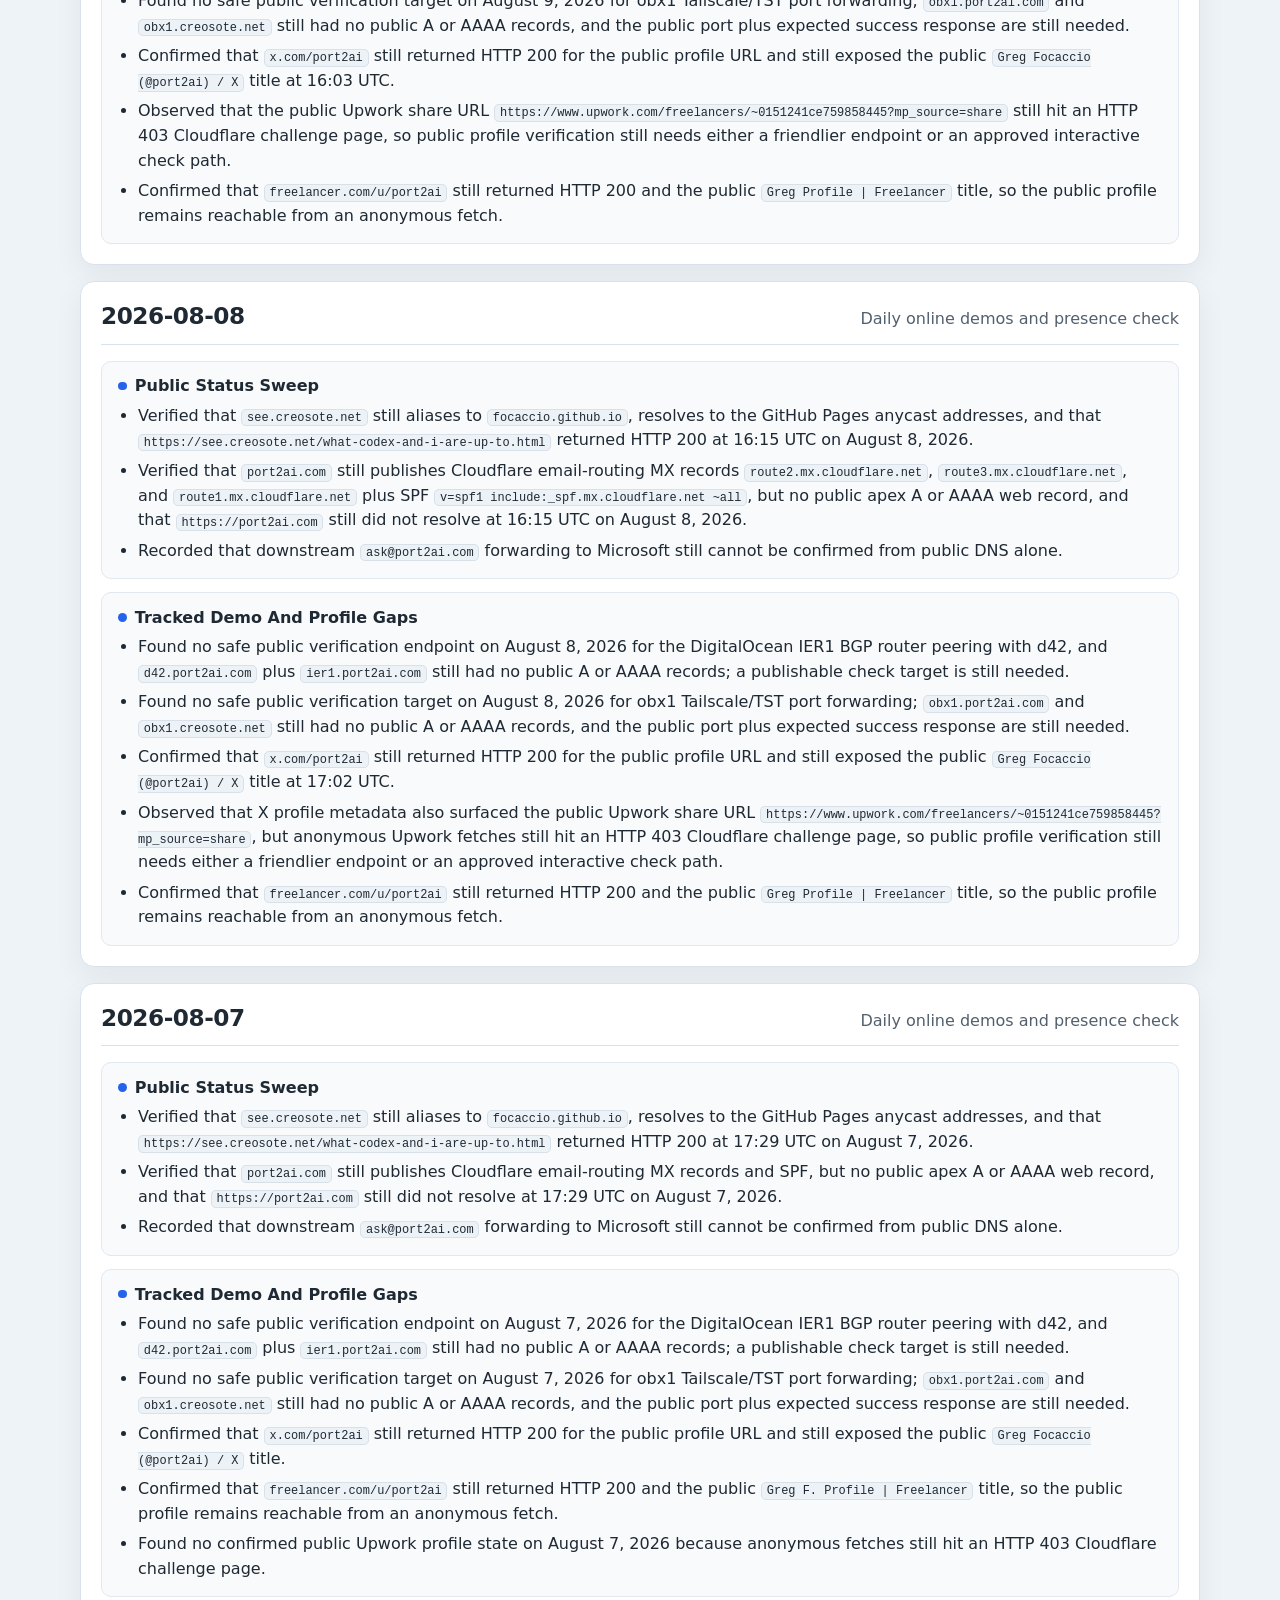
==== commit 15bcd2fe: "Update daily Codex presence page" ====
--- a/ca-work-log.html
+++ b/ca-work-log.html
@@ -172,13 +172,14 @@
     <header>
       <h1>codexadmin work log</h1>
       <p class="summary">High-level record of lab infrastructure work, grouped by date and general effort so follow-up tasks are easier to find.</p>
-      <div class="stamp">Last updated: 2026-09-01 22:55:02 UTC</div>
+      <div class="stamp">Last updated: 2026-09-07 16:03 UTC</div>
     </header>
 
     <nav aria-label="Work log dates">
       <h2>Jump To Date</h2>
       <div class="toc">
         <a href="#recent-accounting-overview">Recent Accounting Overview</a>
+        <a href="#date-2026-09-07">2026-09-07</a>
         <a href="#date-2026-09-01">2026-09-01</a>
         <a href="#date-2026-08-31">2026-08-31</a>
         <a href="#date-2026-08-30">2026-08-30</a>
@@ -236,6 +237,26 @@
     </nav>
 
     <main>
+      <section id="date-2026-09-07">
+        <div class="day-header">
+          <h2>2026-09-07</h2>
+          <div class="meta">Daily online demos and presence check</div>
+        </div>
+        <p class="summary">Checked at 9:03 AM PDT / 16:03 UTC using public DNS, HTTP, and search. Missing public records do not establish demo downtime.</p>
+        <div class="effort">
+          <h3>Public Status Sweep</h3>
+          <ul>
+            <li><strong>Demo 1:</strong> DigitalOcean IER1 BGP peering with d42 remains unverified: <code>ier1.port2ai.com</code> and <code>d42.port2ai.com</code> return NXDOMAIN. Public search found no check target; publish a safe BGP status endpoint.</li>
+            <li><strong>Demo 2:</strong> obx1 Tailscale/TST forwarding remains unverified: <code>obx1.port2ai.com</code> and <code>obx1.creosote.net</code> return NXDOMAIN. A public test endpoint, exposed port, and expected response are needed.</li>
+            <li><strong>OP1:</strong> <code>port2ai.com</code> has Cloudflare nameservers, mail-routing MX, and SPF, but no apex A/AAAA record; HTTPS fails to resolve. Forwarding from <code>ask@port2ai.com</code> to Microsoft requires a delivery check; DNS alone cannot confirm it.</li>
+            <li><strong>OP2:</strong> <code>see.creosote.net</code> aliases to <code>focaccio.github.io</code>; the homepage and both status pages returned HTTP 200 over HTTPS.</li>
+            <li><strong>OP3:</strong> <a href="https://x.com/port2ai">X @port2ai</a> returned HTTP 200 with title <code>Greg Focaccio (@port2ai) / X</code>.</li>
+            <li><strong>OP4:</strong> The <a href="https://www.upwork.com/freelancers/~0151241ce759858445?mp_source=share">Upwork profile share URL</a> returned HTTP 403 with title <code>Challenge - Upwork</code>; profile verification needs an interactive check.</li>
+            <li><strong>OP5:</strong> <a href="https://www.freelancer.com/u/port2ai">Freelancer @port2ai</a> returned HTTP 200 with title <code>Greg F. Profile | Freelancer</code>.</li>
+          </ul>
+        </div>
+      </section>
+
       <section id="date-2026-09-01">
         <div class="day-header">
           <h2>2026-09-01</h2>
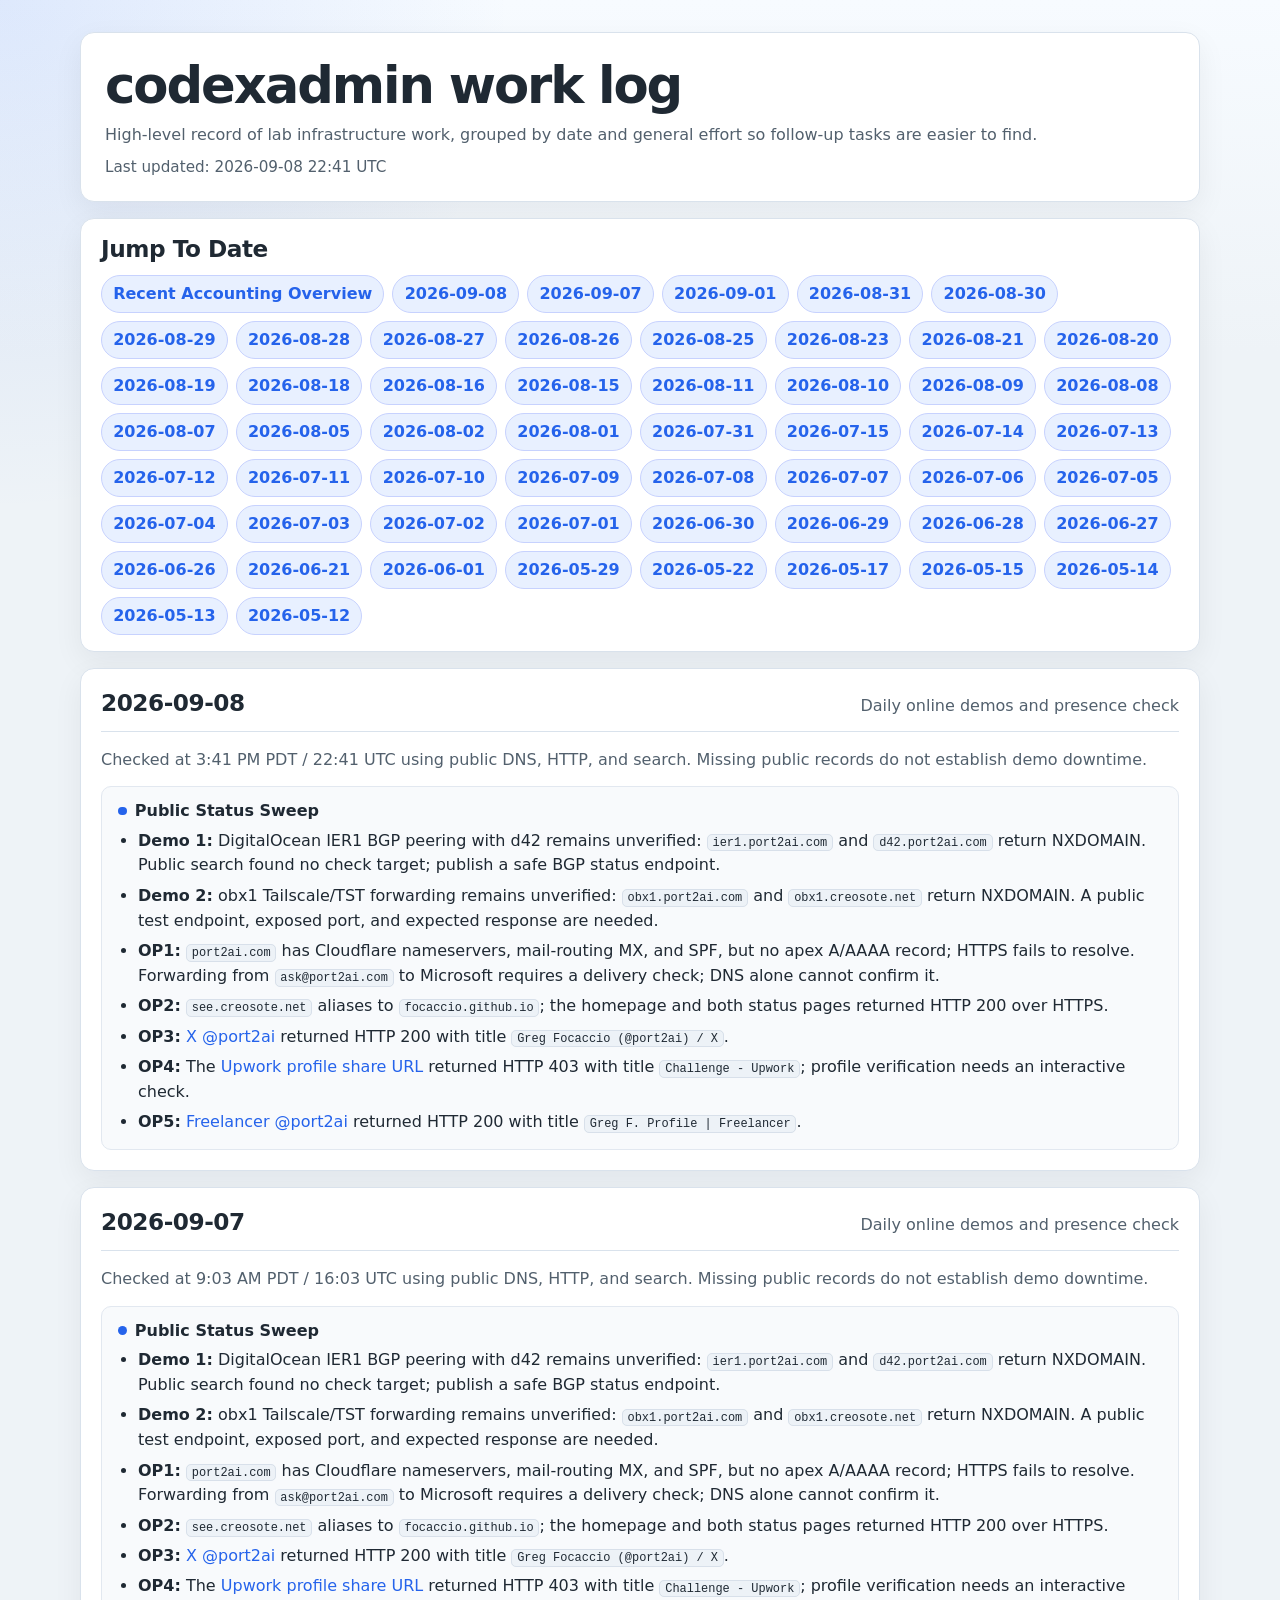
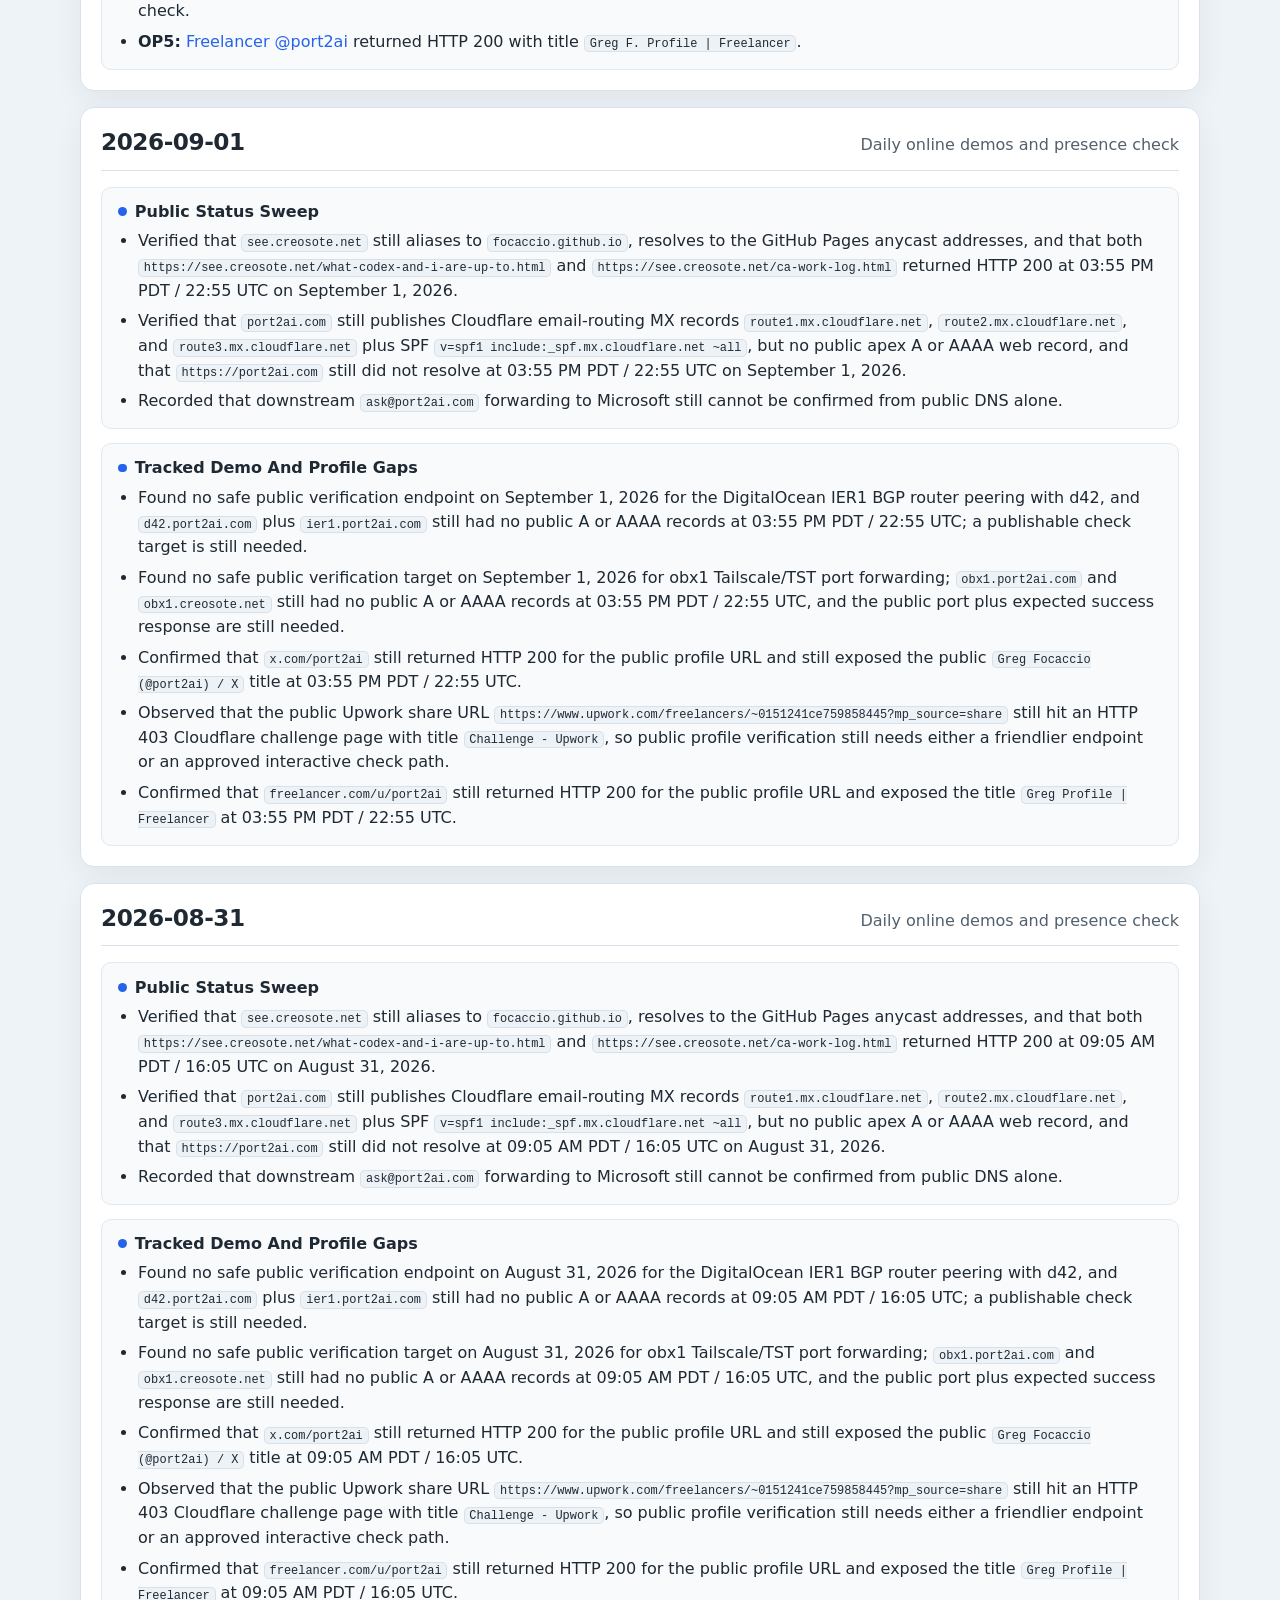
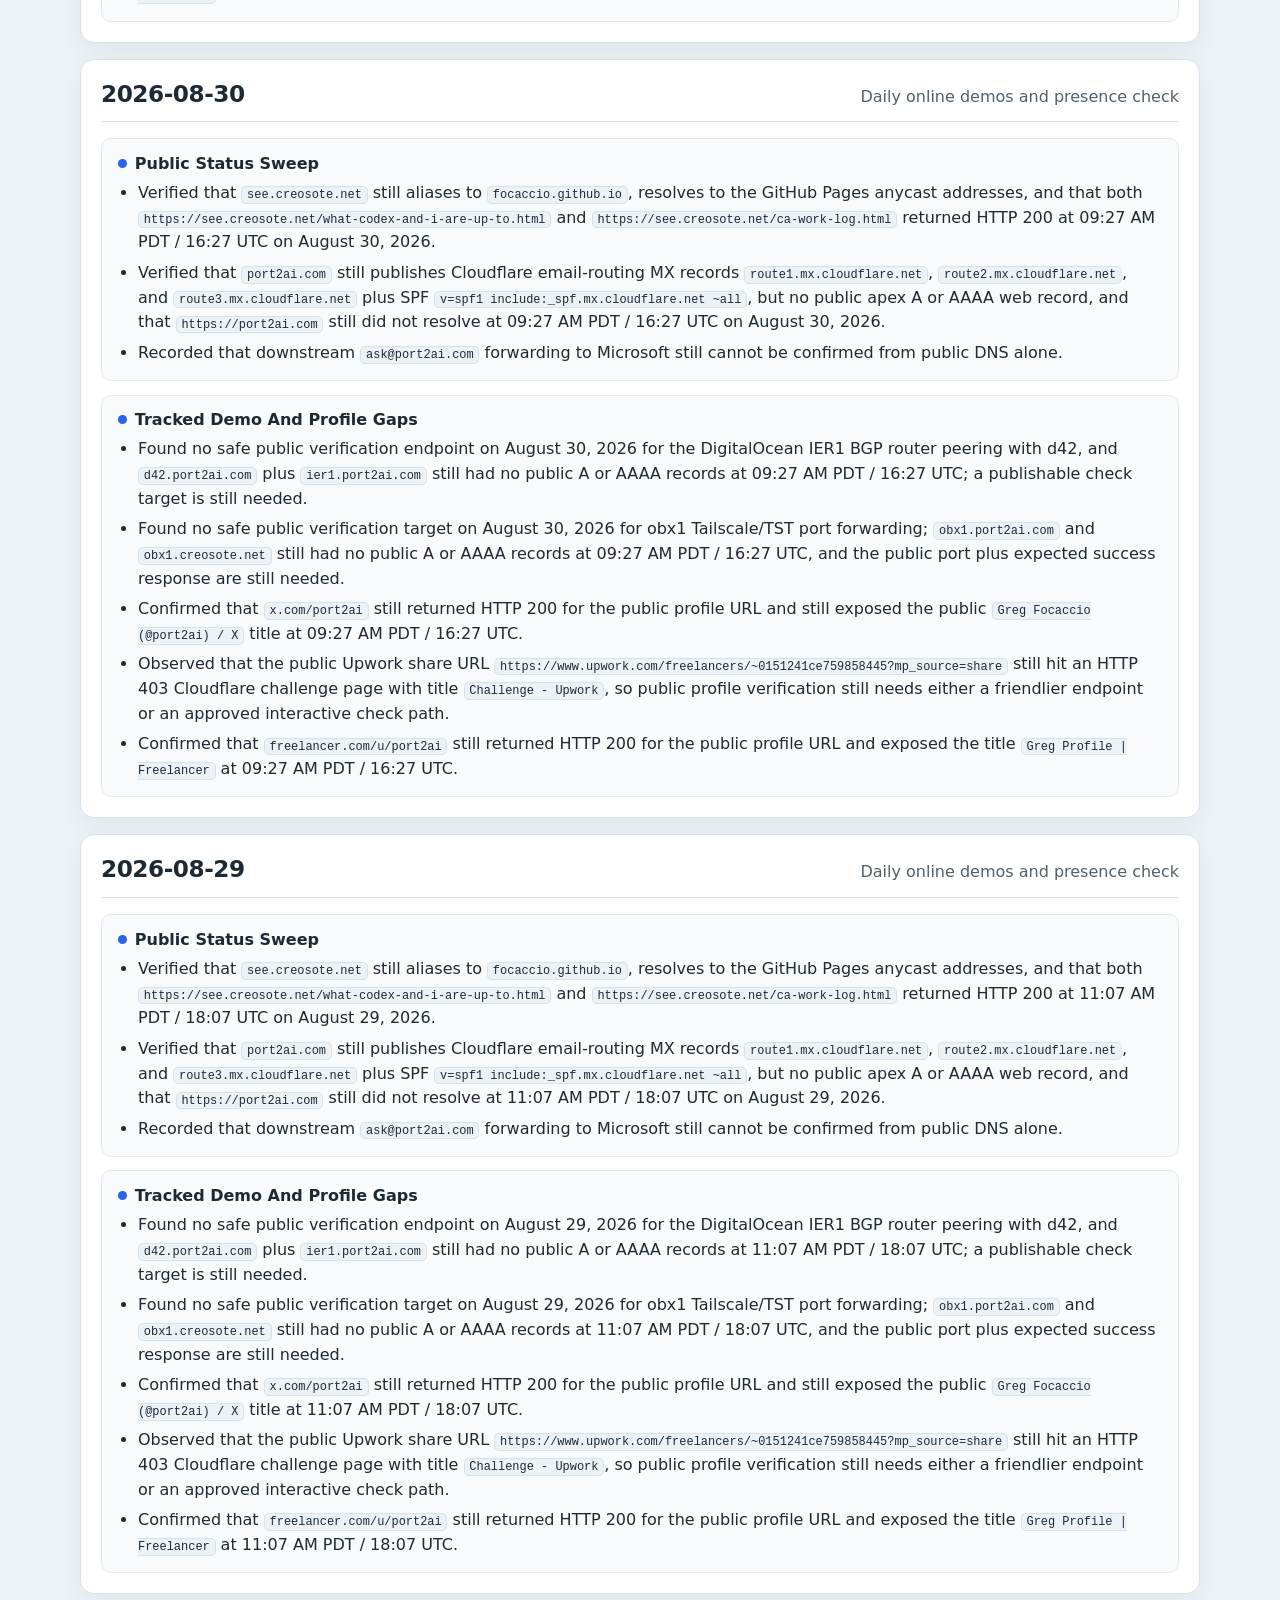
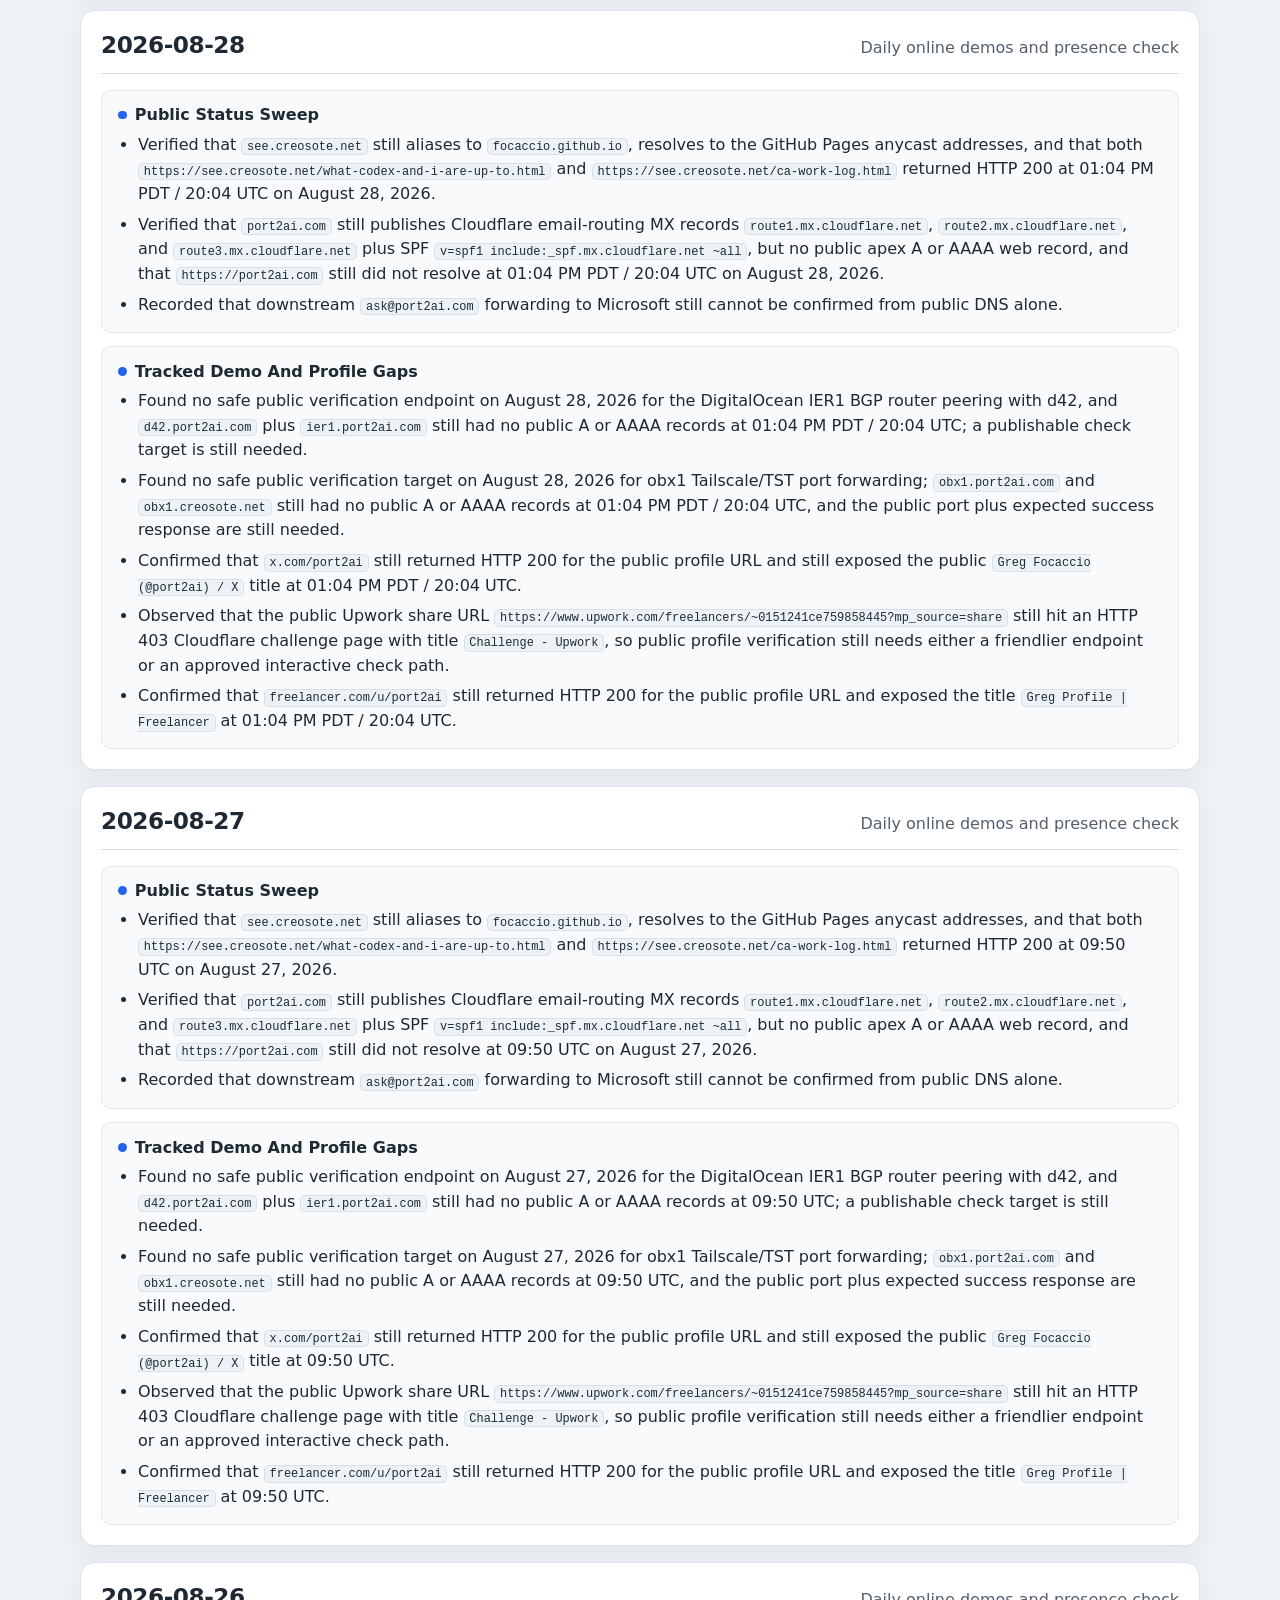
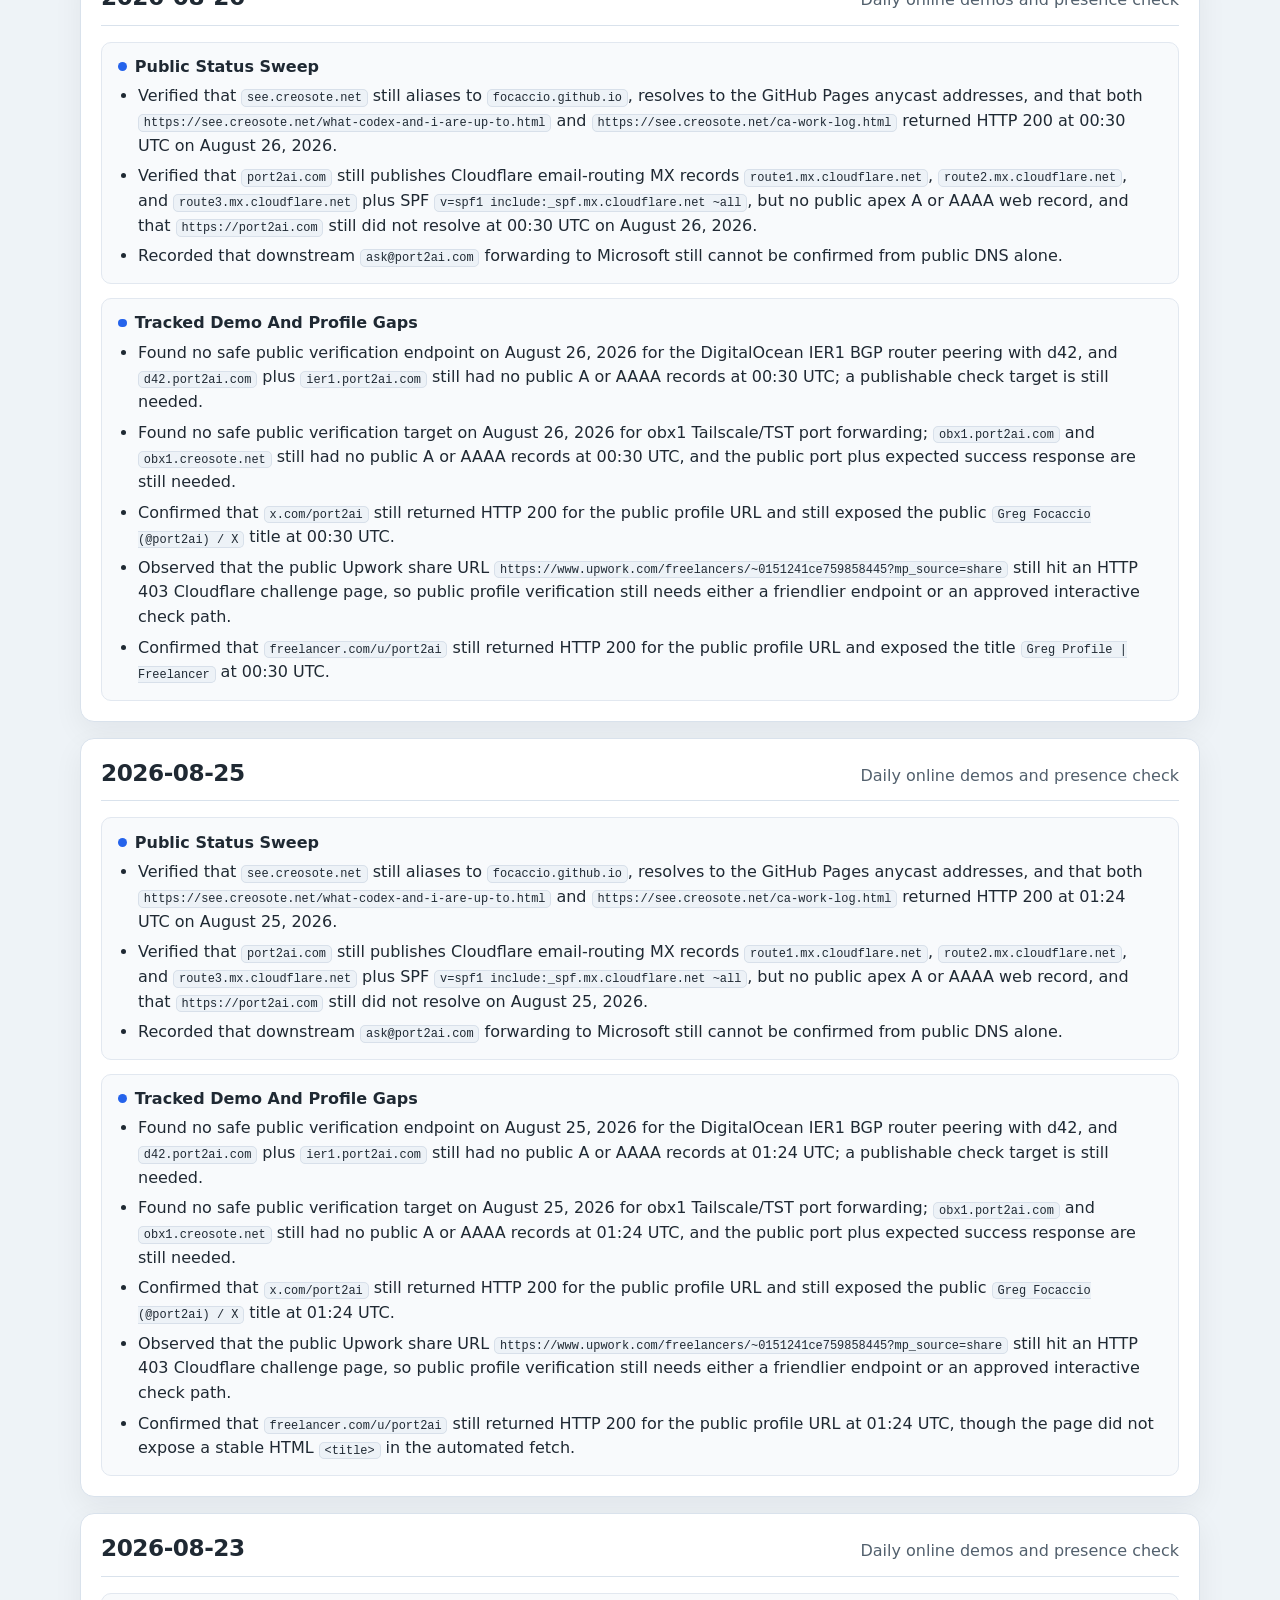
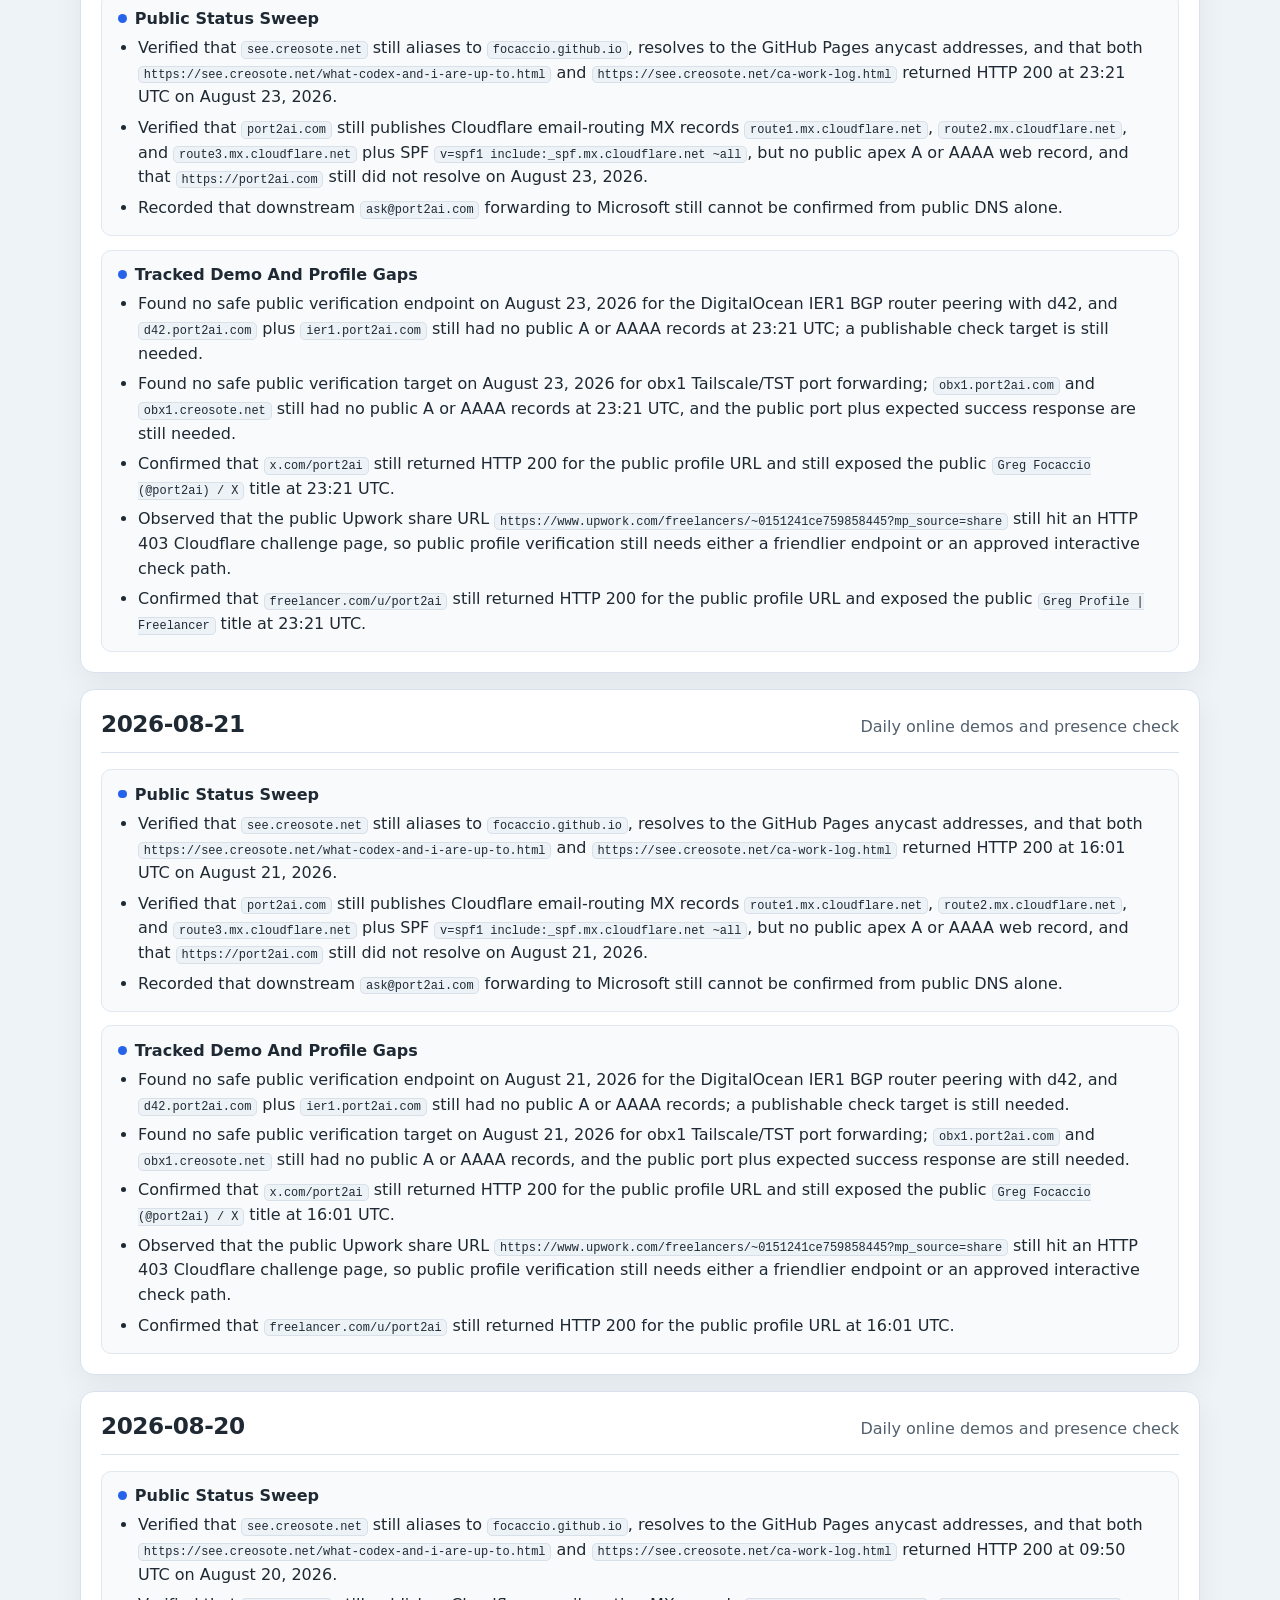
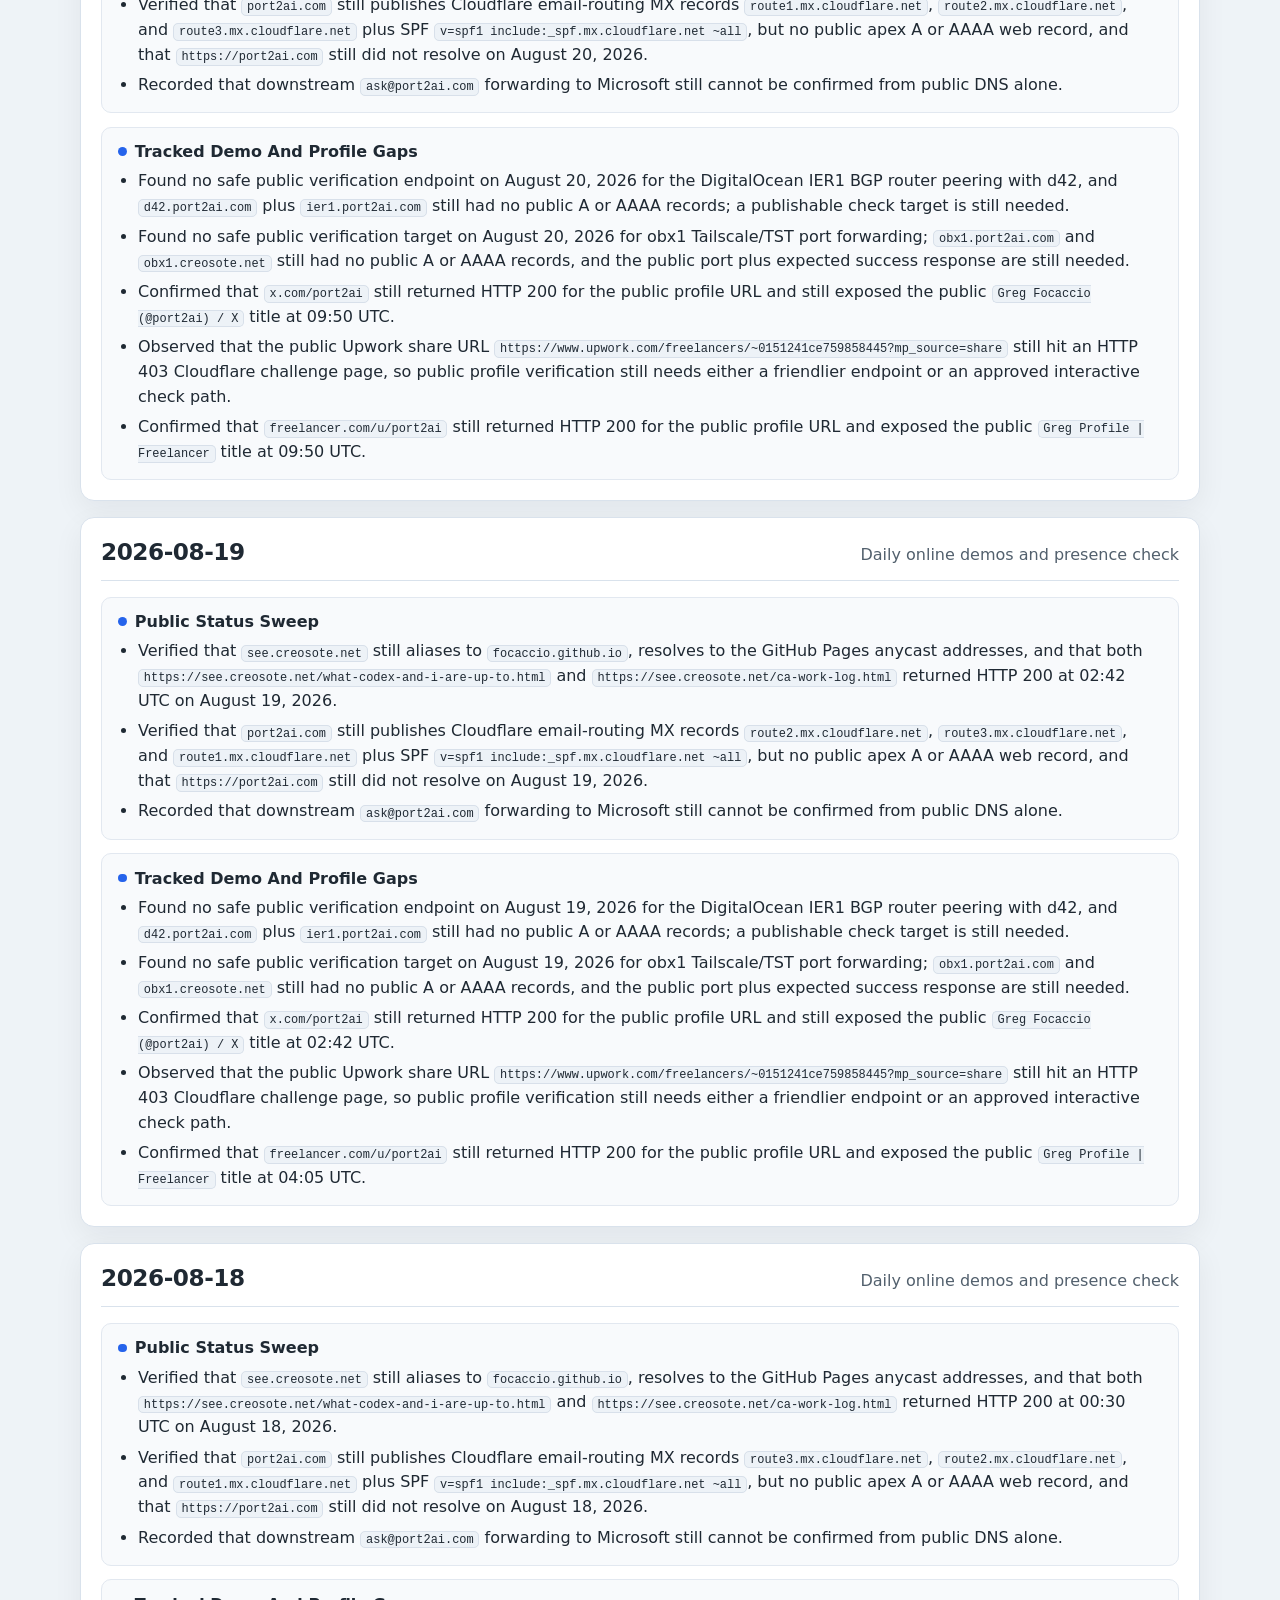
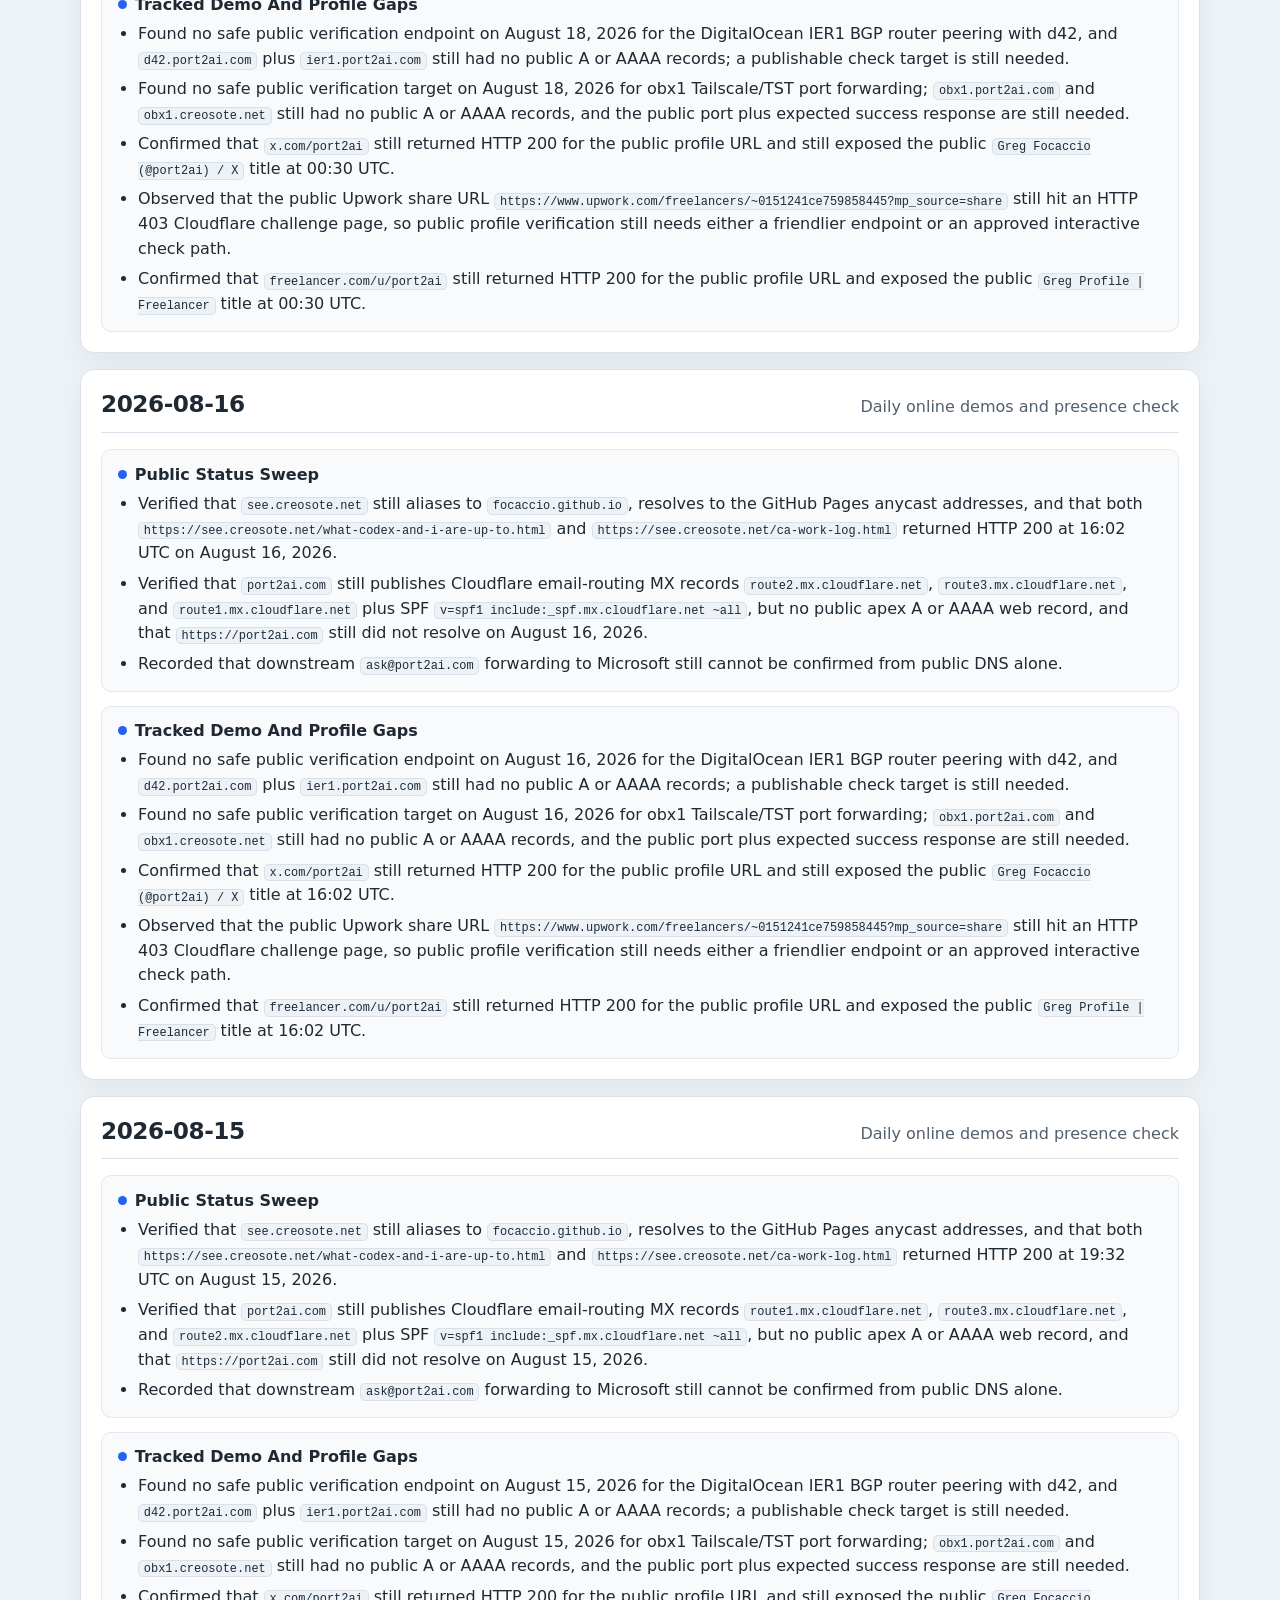
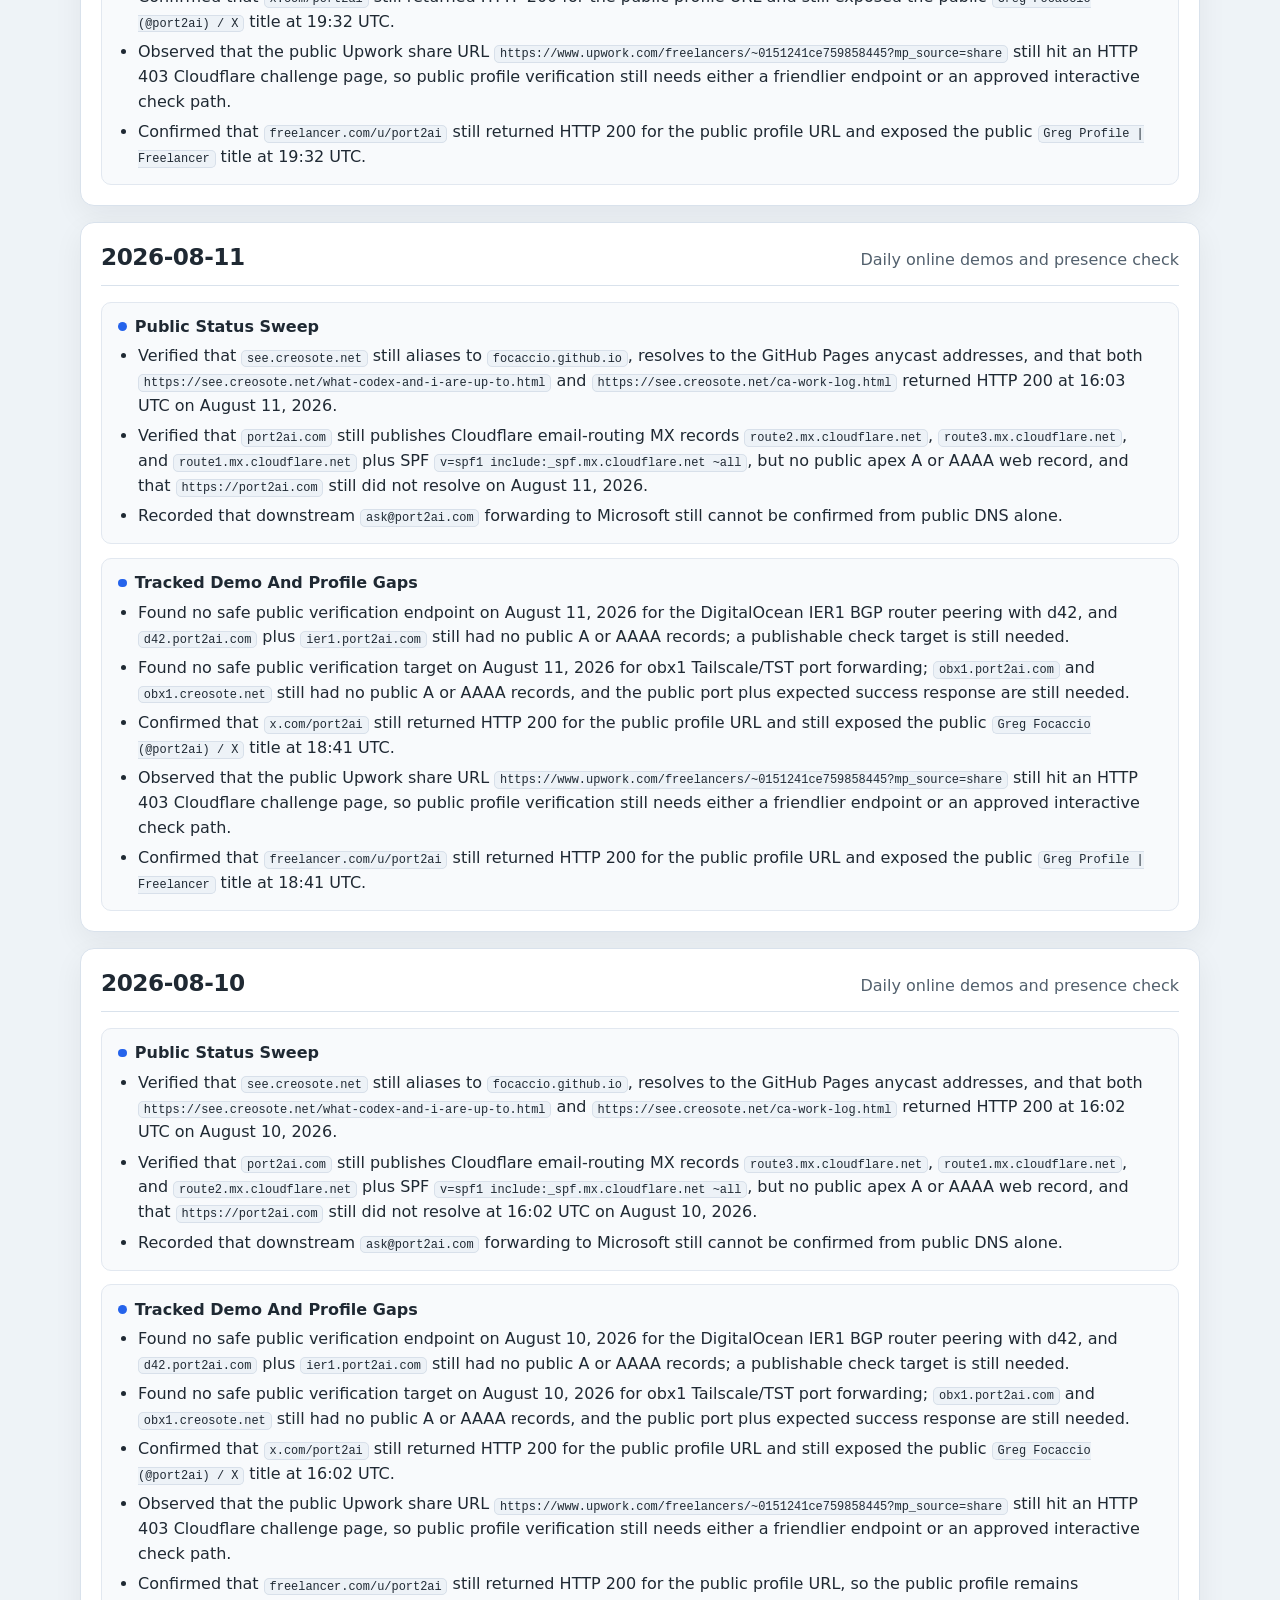
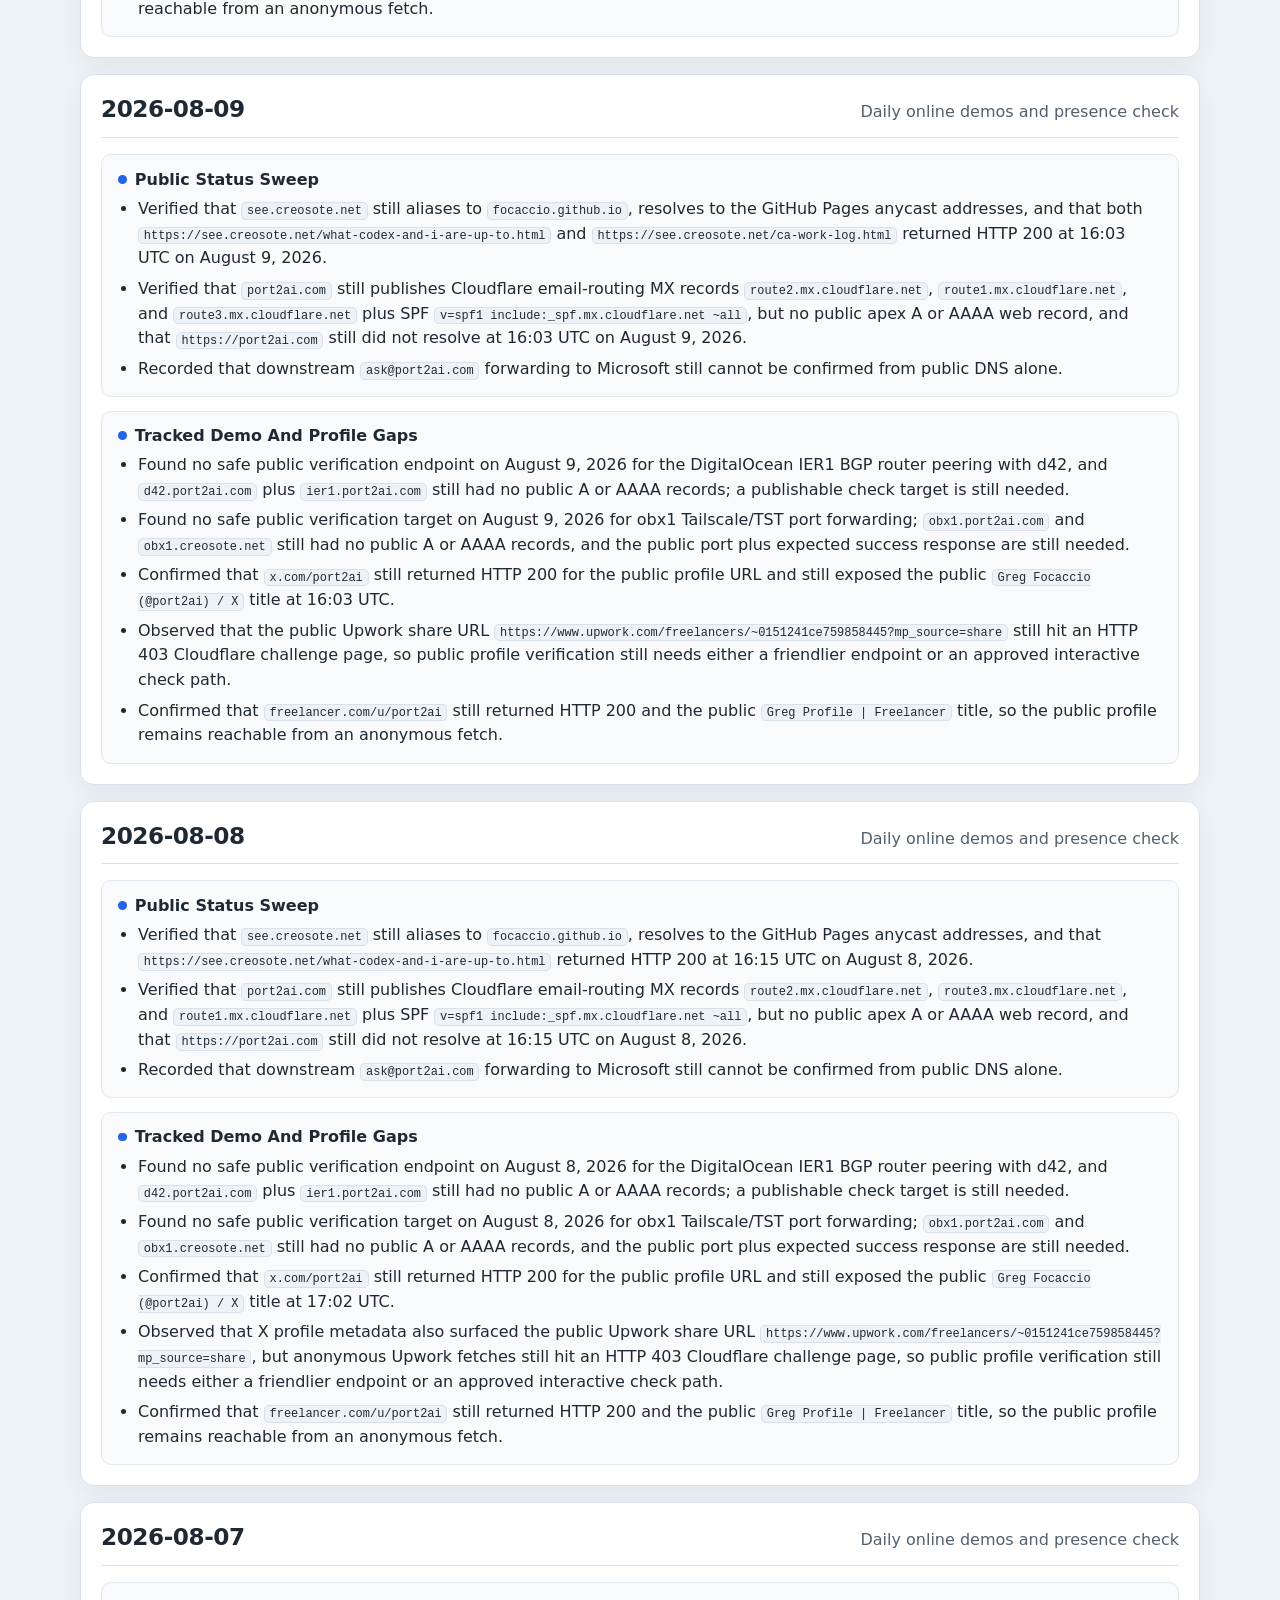
==== commit 5e714484: "Update daily Codex presence page" ====
--- a/ca-work-log.html
+++ b/ca-work-log.html
@@ -172,13 +172,14 @@
     <header>
       <h1>codexadmin work log</h1>
       <p class="summary">High-level record of lab infrastructure work, grouped by date and general effort so follow-up tasks are easier to find.</p>
-      <div class="stamp">Last updated: 2026-09-07 16:03 UTC</div>
+      <div class="stamp">Last updated: 2026-09-08 22:41 UTC</div>
     </header>
 
     <nav aria-label="Work log dates">
       <h2>Jump To Date</h2>
       <div class="toc">
         <a href="#recent-accounting-overview">Recent Accounting Overview</a>
+        <a href="#date-2026-09-08">2026-09-08</a>
         <a href="#date-2026-09-07">2026-09-07</a>
         <a href="#date-2026-09-01">2026-09-01</a>
         <a href="#date-2026-08-31">2026-08-31</a>
@@ -237,12 +238,12 @@
     </nav>
 
     <main>
-      <section id="date-2026-09-07">
-        <div class="day-header">
-          <h2>2026-09-07</h2>
-          <div class="meta">Daily online demos and presence check</div>
-        </div>
-        <p class="summary">Checked at 9:03 AM PDT / 16:03 UTC using public DNS, HTTP, and search. Missing public records do not establish demo downtime.</p>
+      <section id="date-2026-09-08">
+        <div class="day-header">
+          <h2>2026-09-08</h2>
+          <div class="meta">Daily online demos and presence check</div>
+        </div>
+        <p class="summary">Checked at 3:41 PM PDT / 22:41 UTC using public DNS, HTTP, and search. Missing public records do not establish demo downtime.</p>
         <div class="effort">
           <h3>Public Status Sweep</h3>
           <ul>
@@ -257,6 +258,26 @@
         </div>
       </section>
 
+      <section id="date-2026-09-07">
+        <div class="day-header">
+          <h2>2026-09-07</h2>
+          <div class="meta">Daily online demos and presence check</div>
+        </div>
+        <p class="summary">Checked at 9:03 AM PDT / 16:03 UTC using public DNS, HTTP, and search. Missing public records do not establish demo downtime.</p>
+        <div class="effort">
+          <h3>Public Status Sweep</h3>
+          <ul>
+            <li><strong>Demo 1:</strong> DigitalOcean IER1 BGP peering with d42 remains unverified: <code>ier1.port2ai.com</code> and <code>d42.port2ai.com</code> return NXDOMAIN. Public search found no check target; publish a safe BGP status endpoint.</li>
+            <li><strong>Demo 2:</strong> obx1 Tailscale/TST forwarding remains unverified: <code>obx1.port2ai.com</code> and <code>obx1.creosote.net</code> return NXDOMAIN. A public test endpoint, exposed port, and expected response are needed.</li>
+            <li><strong>OP1:</strong> <code>port2ai.com</code> has Cloudflare nameservers, mail-routing MX, and SPF, but no apex A/AAAA record; HTTPS fails to resolve. Forwarding from <code>ask@port2ai.com</code> to Microsoft requires a delivery check; DNS alone cannot confirm it.</li>
+            <li><strong>OP2:</strong> <code>see.creosote.net</code> aliases to <code>focaccio.github.io</code>; the homepage and both status pages returned HTTP 200 over HTTPS.</li>
+            <li><strong>OP3:</strong> <a href="https://x.com/port2ai">X @port2ai</a> returned HTTP 200 with title <code>Greg Focaccio (@port2ai) / X</code>.</li>
+            <li><strong>OP4:</strong> The <a href="https://www.upwork.com/freelancers/~0151241ce759858445?mp_source=share">Upwork profile share URL</a> returned HTTP 403 with title <code>Challenge - Upwork</code>; profile verification needs an interactive check.</li>
+            <li><strong>OP5:</strong> <a href="https://www.freelancer.com/u/port2ai">Freelancer @port2ai</a> returned HTTP 200 with title <code>Greg F. Profile | Freelancer</code>.</li>
+          </ul>
+        </div>
+      </section>
+
       <section id="date-2026-09-01">
         <div class="day-header">
           <h2>2026-09-01</h2>
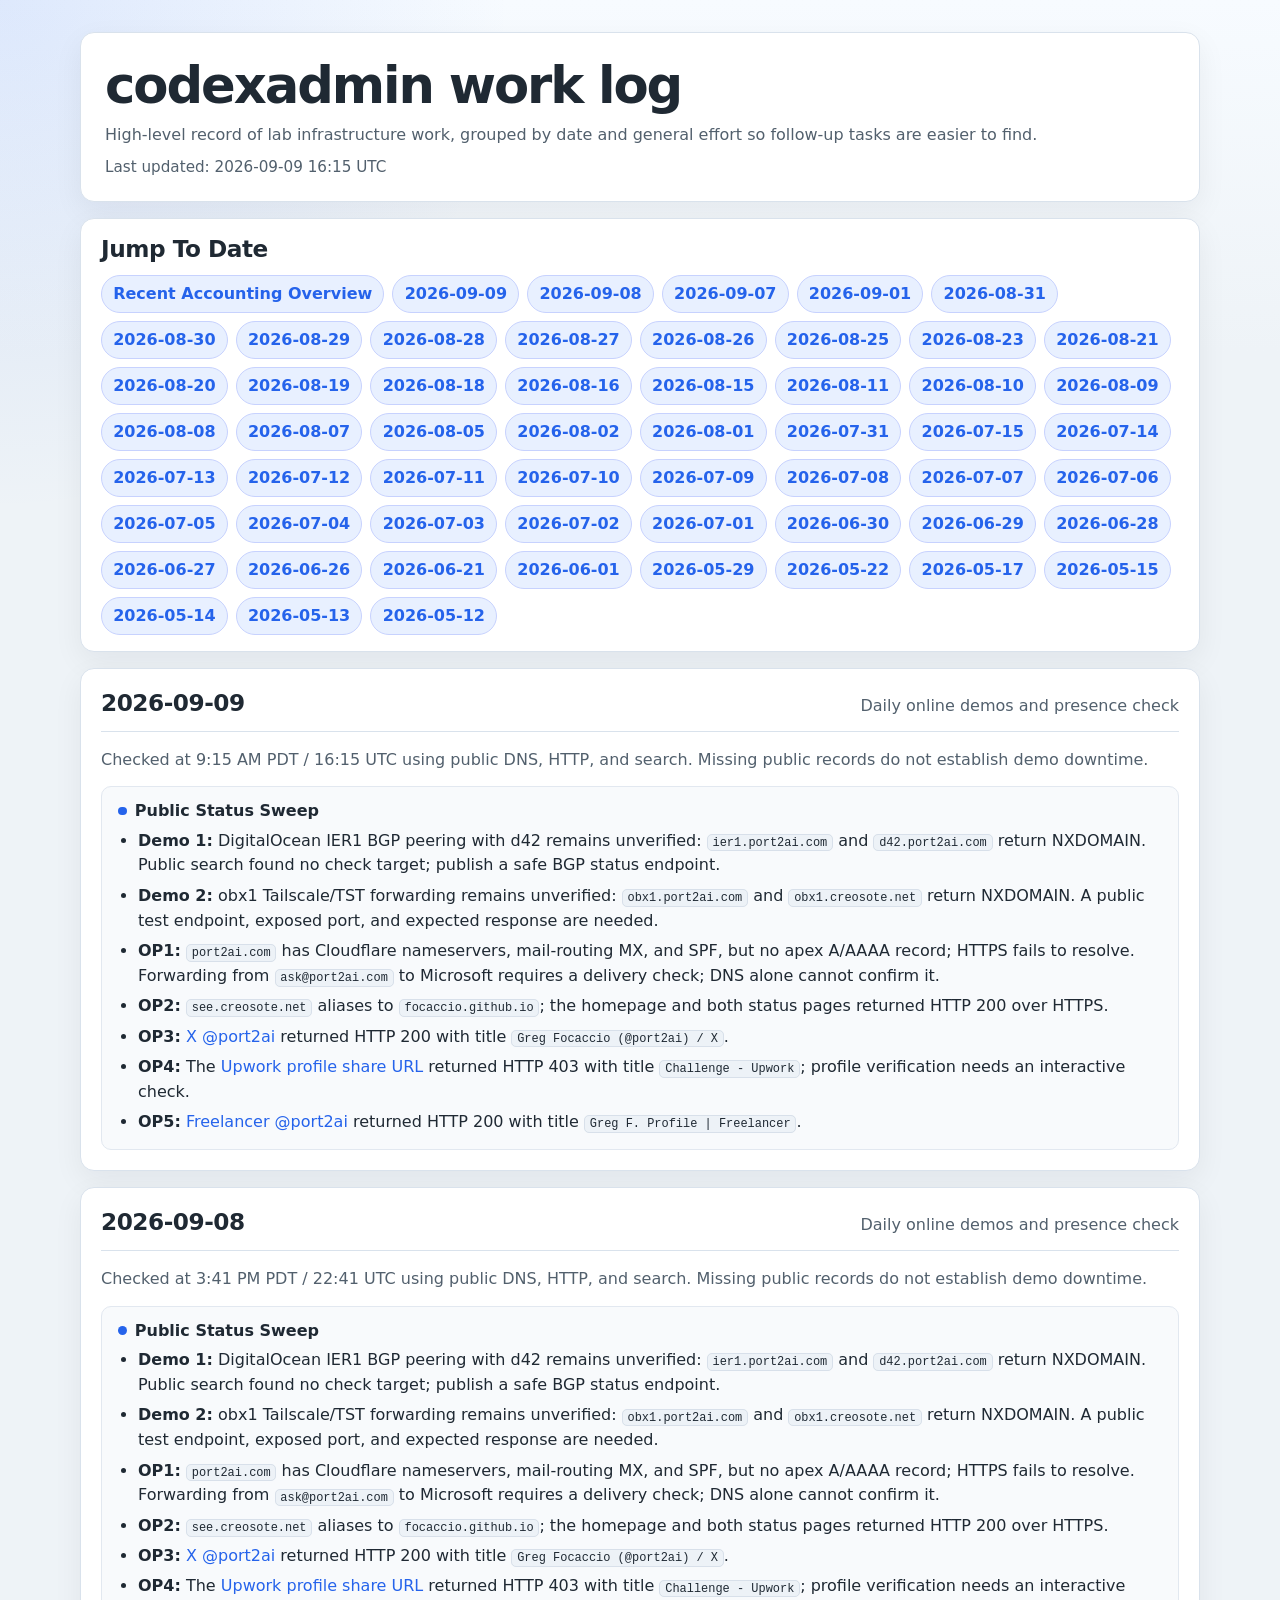
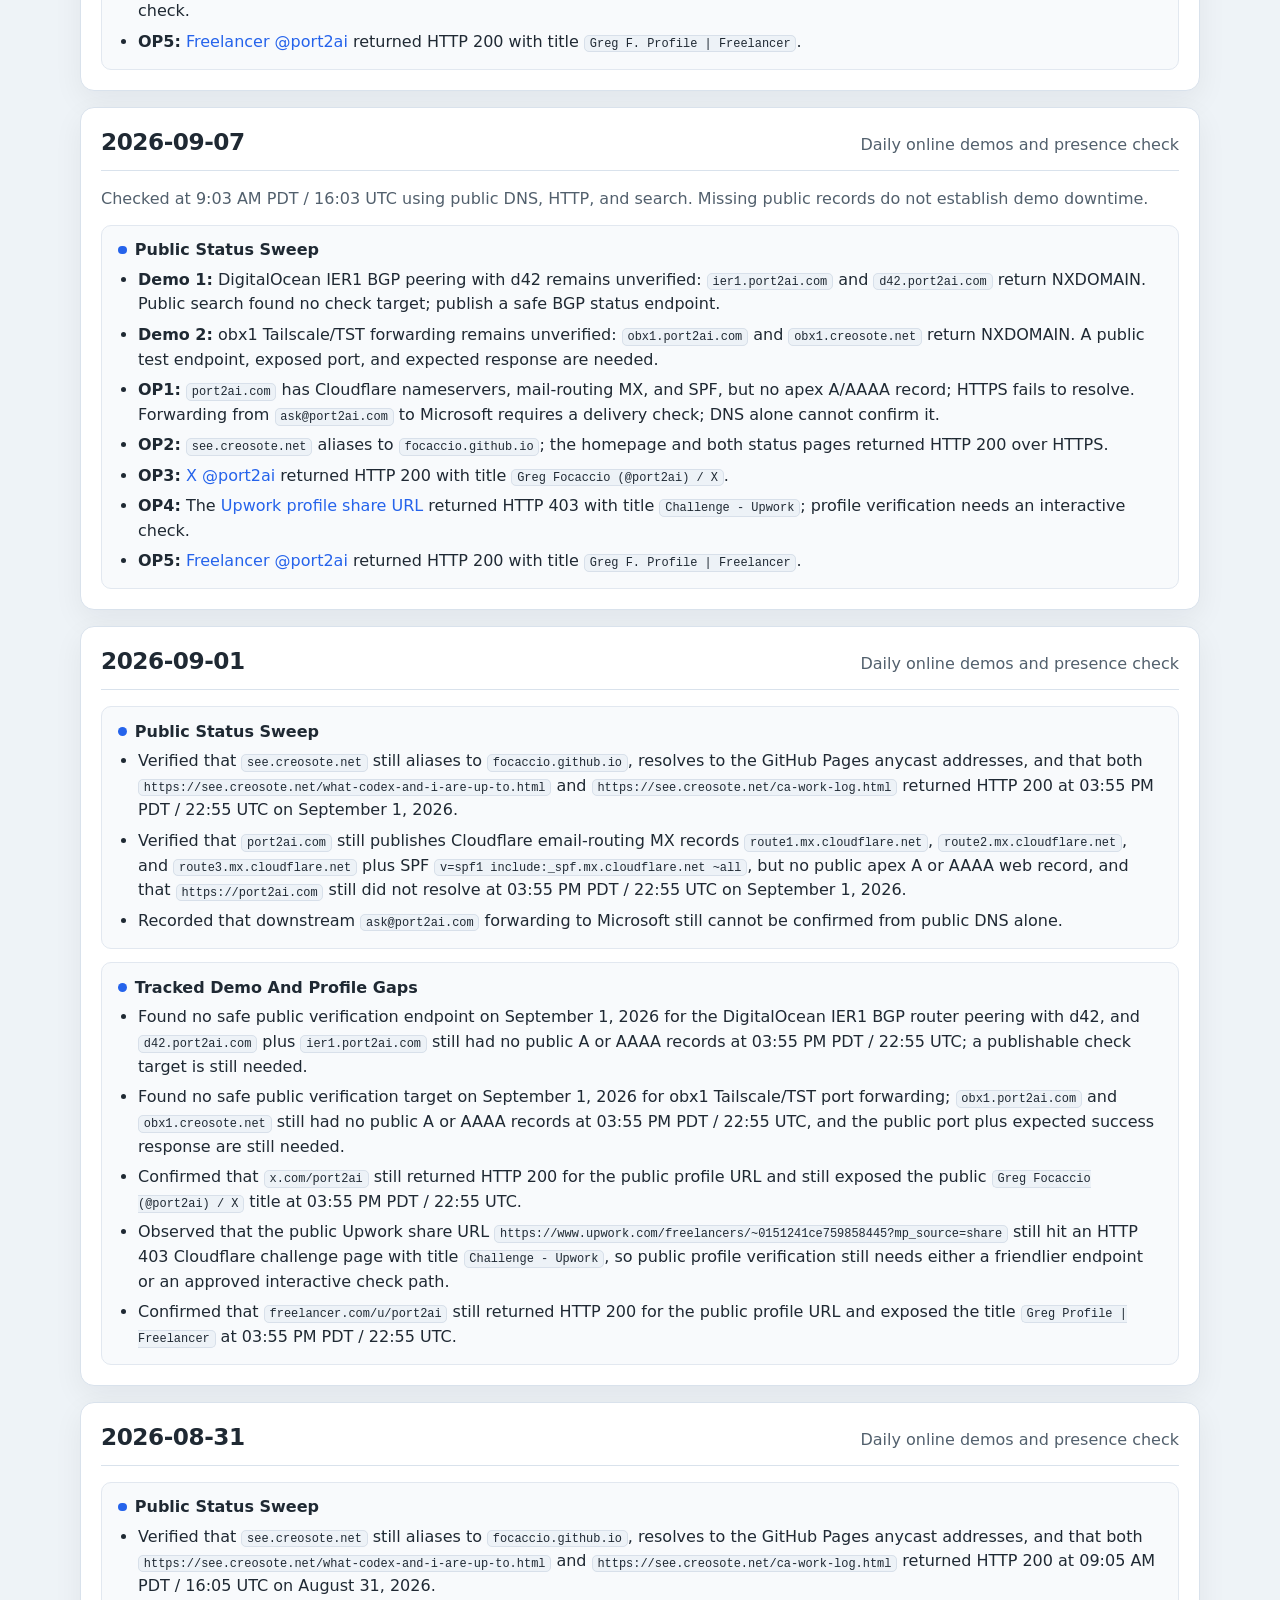
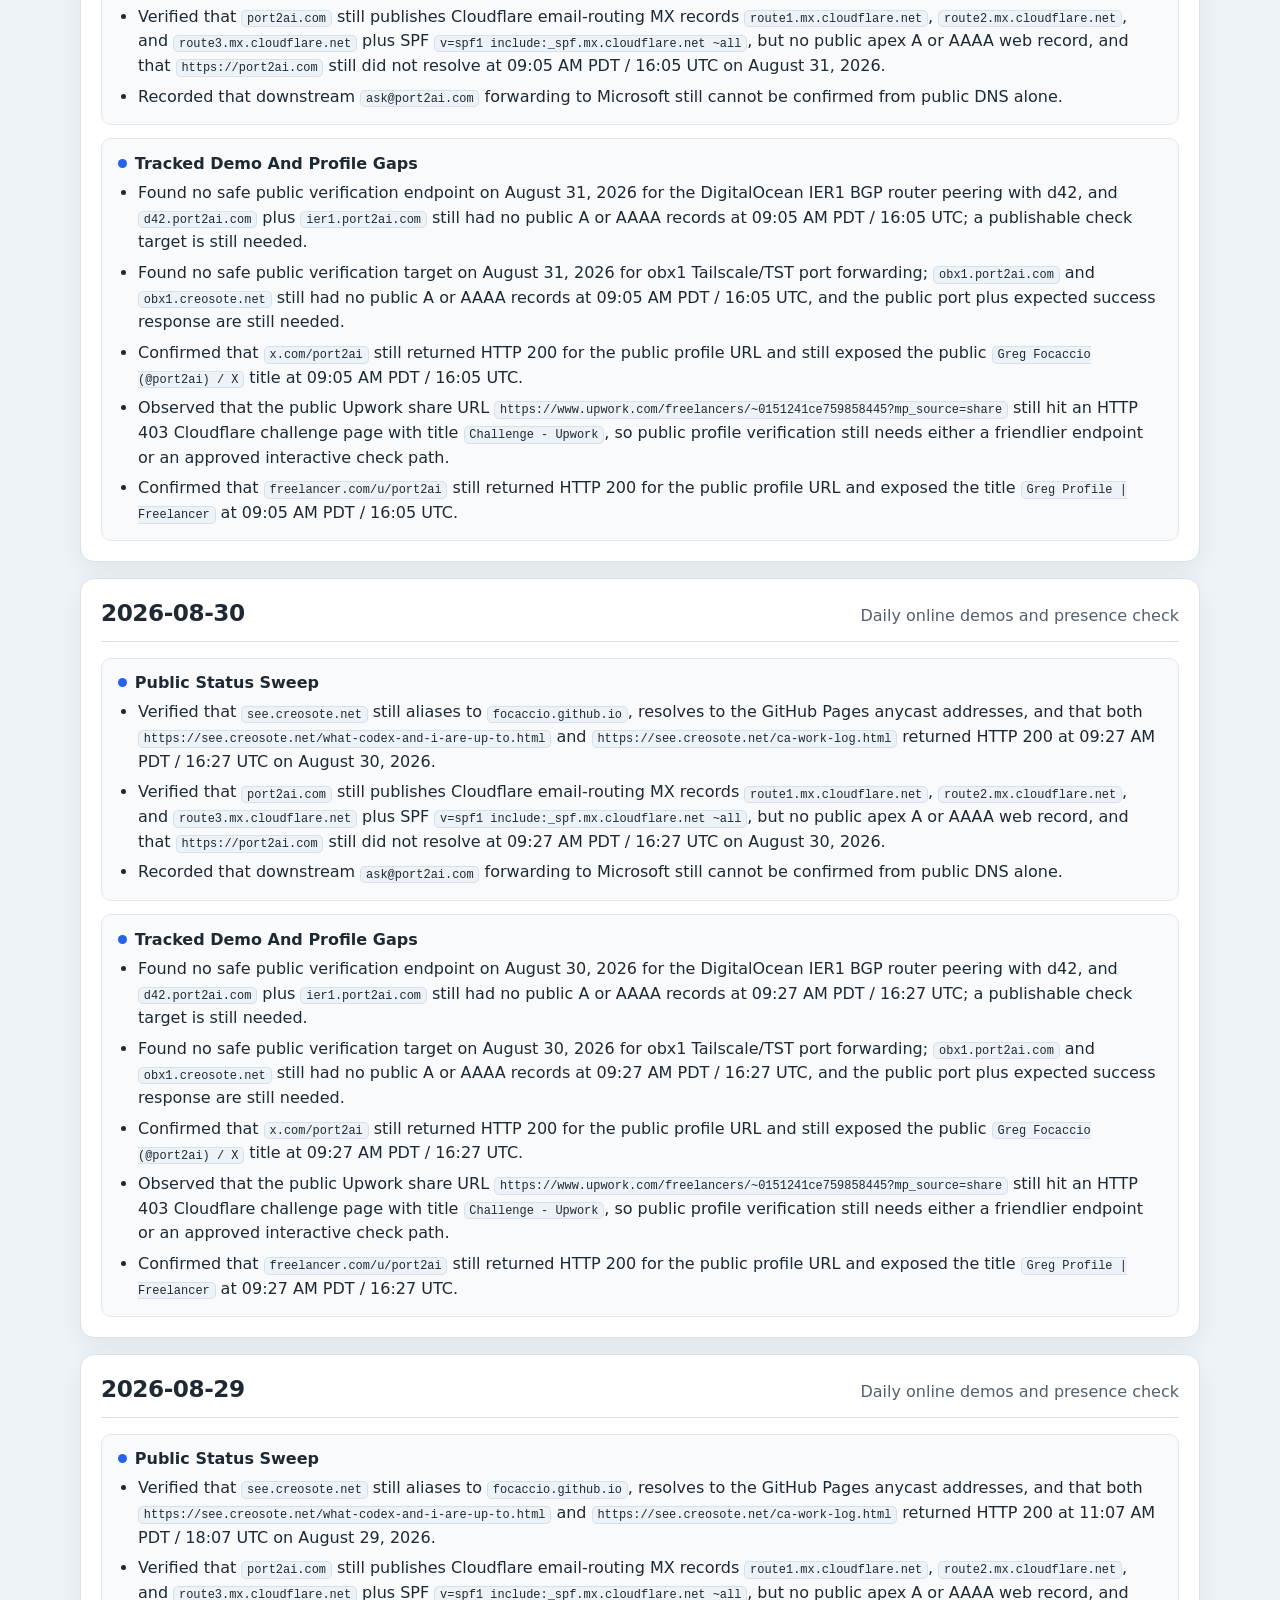
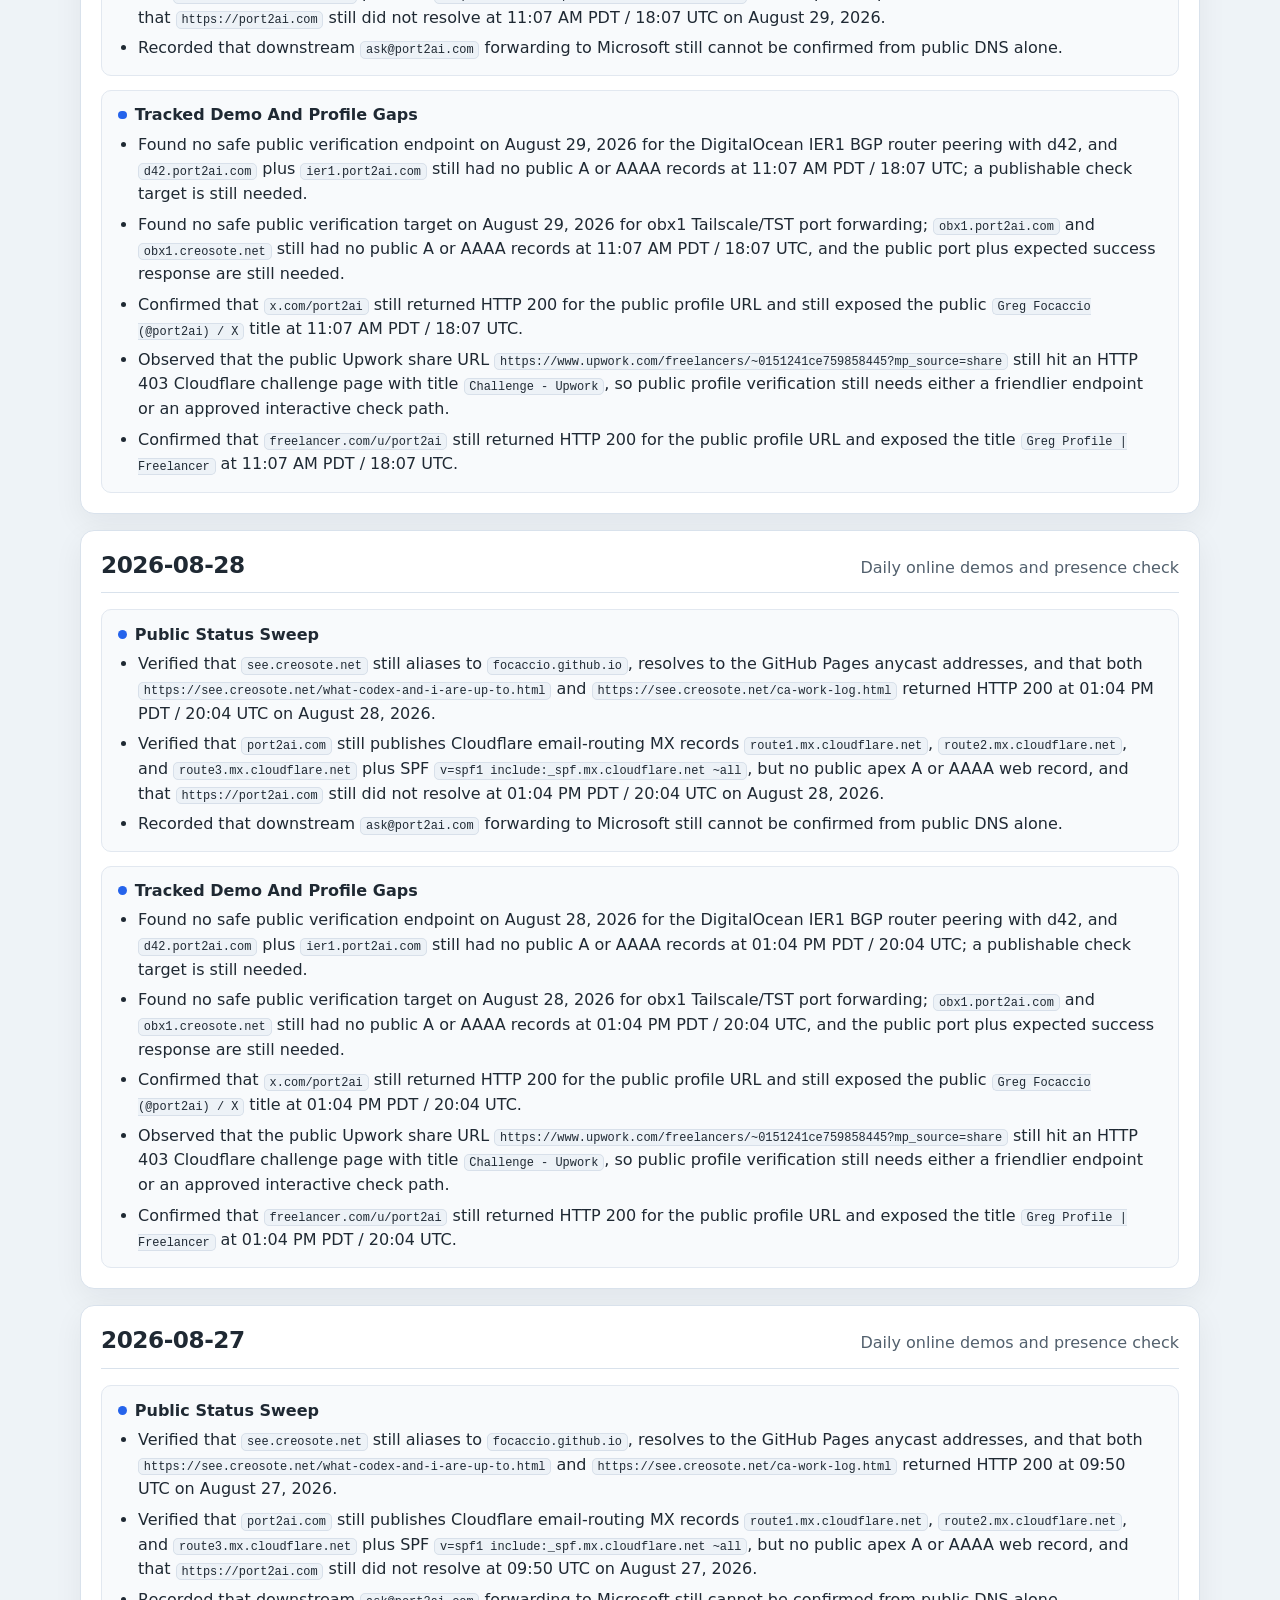
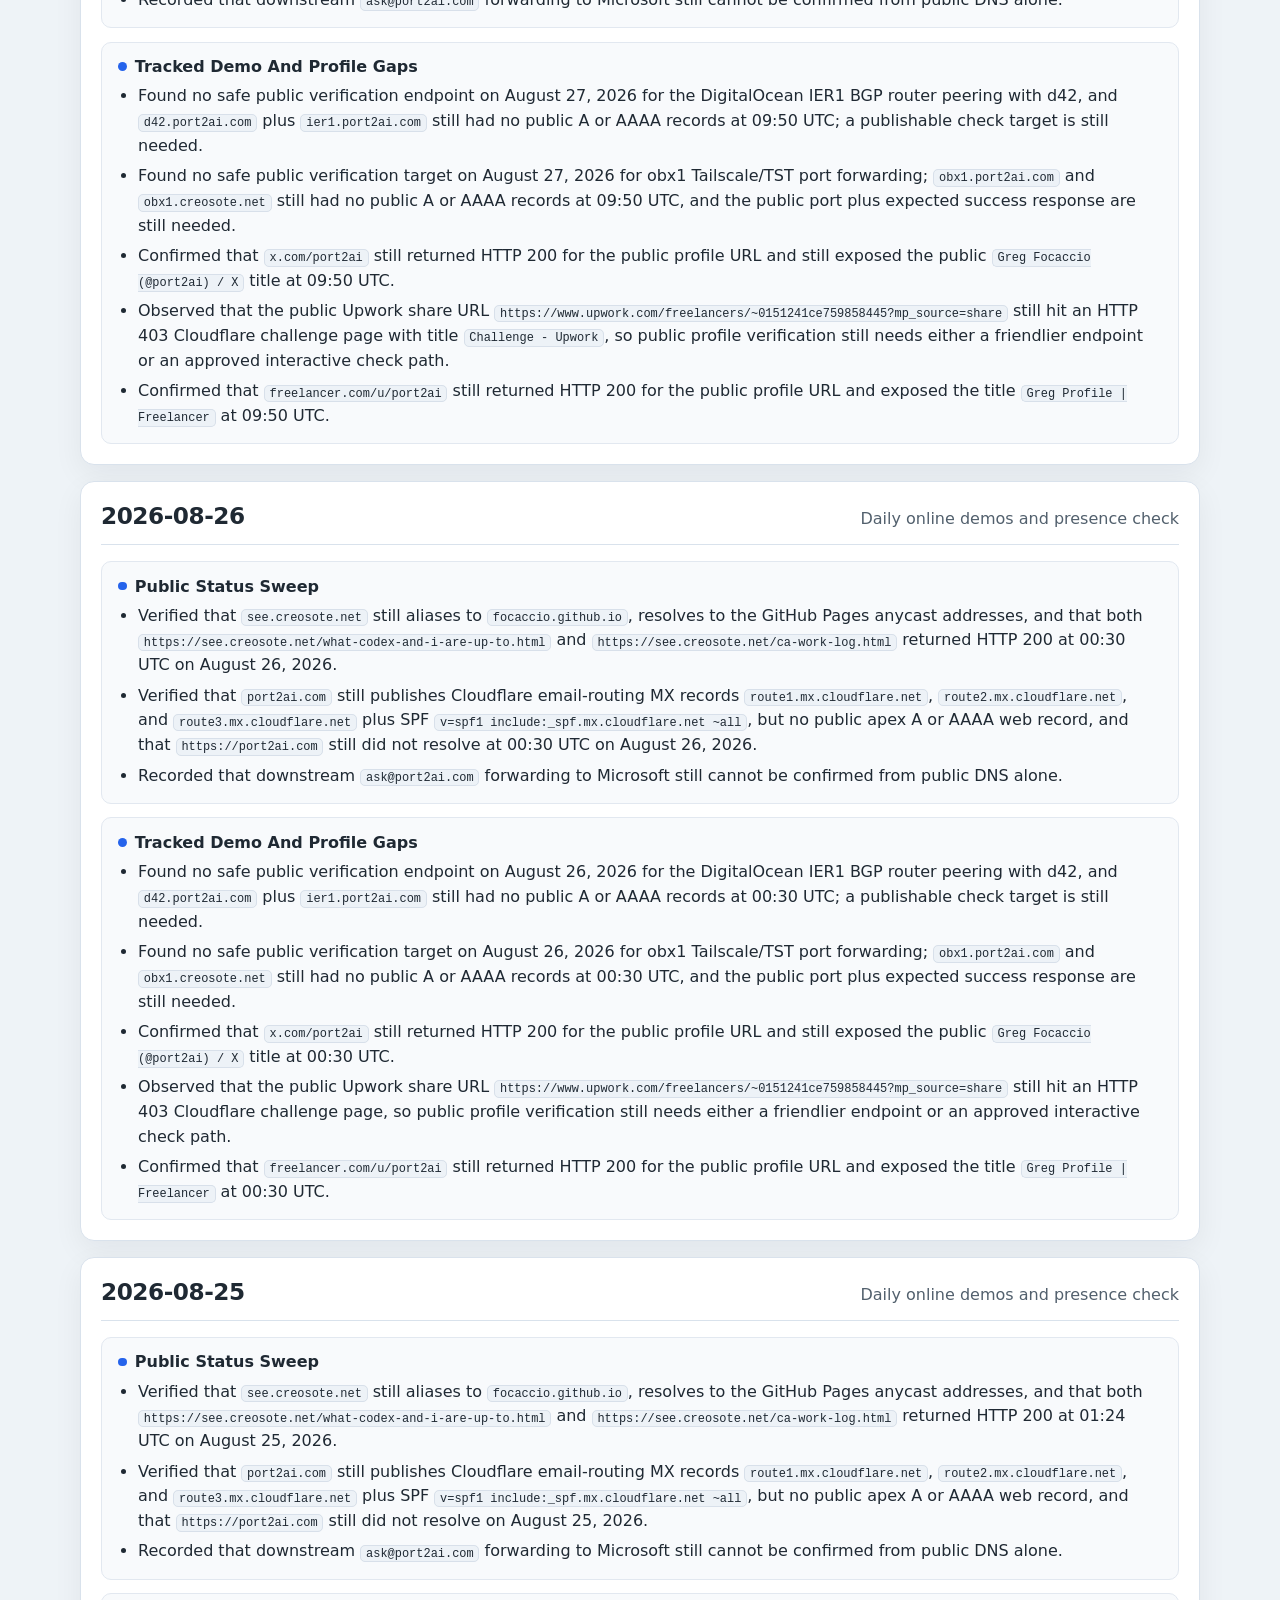
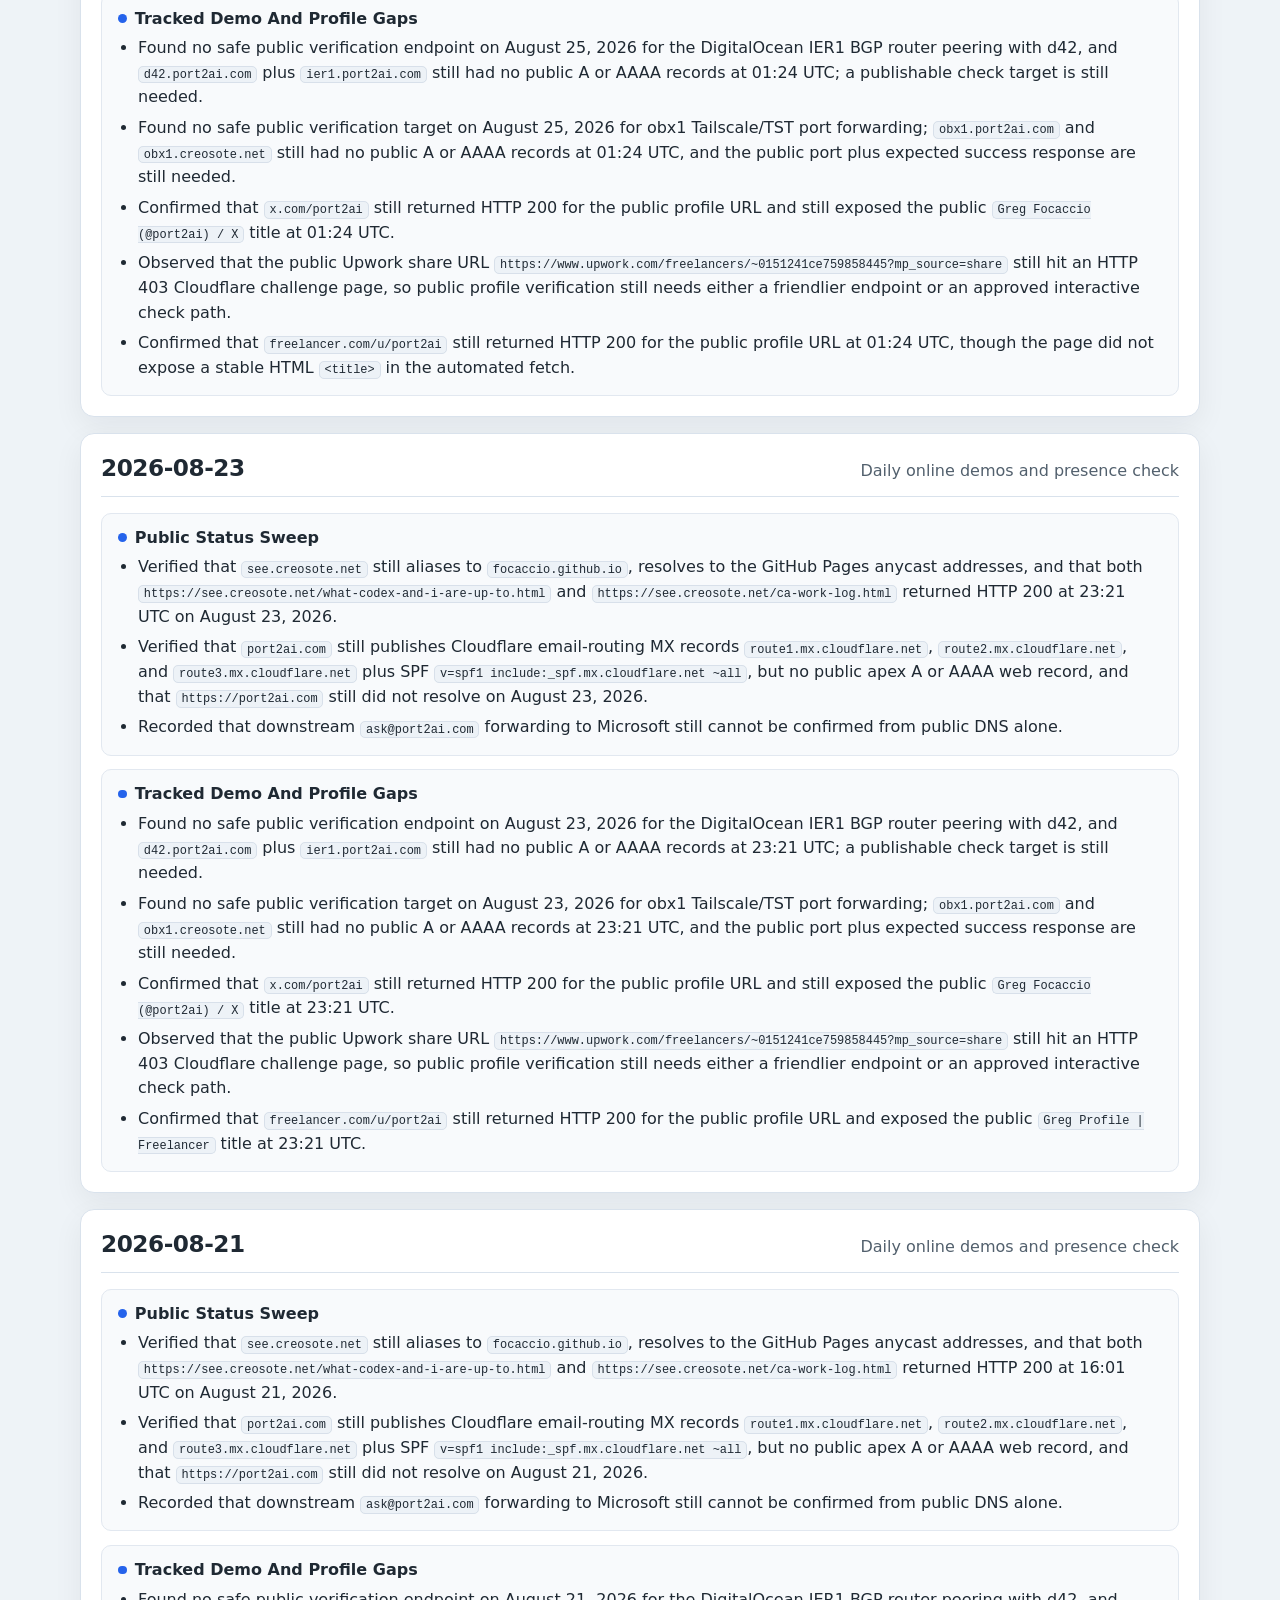
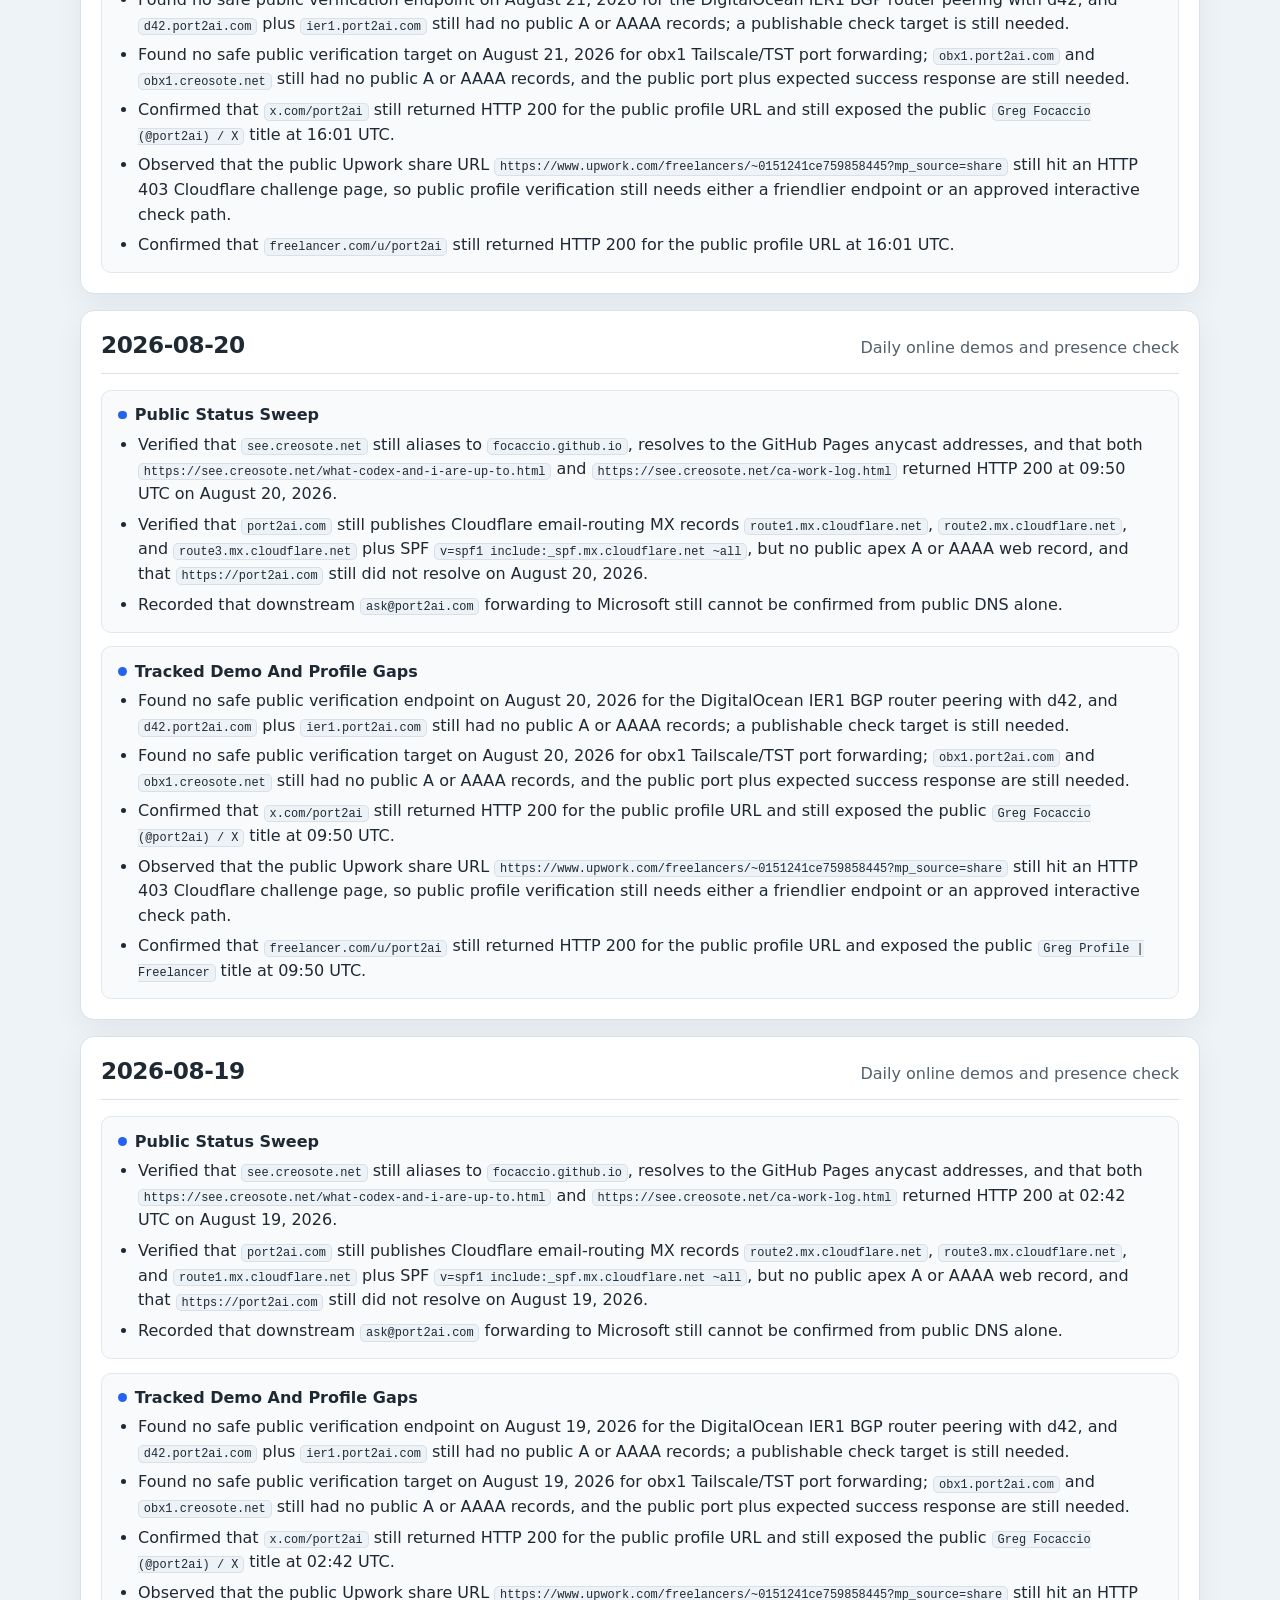
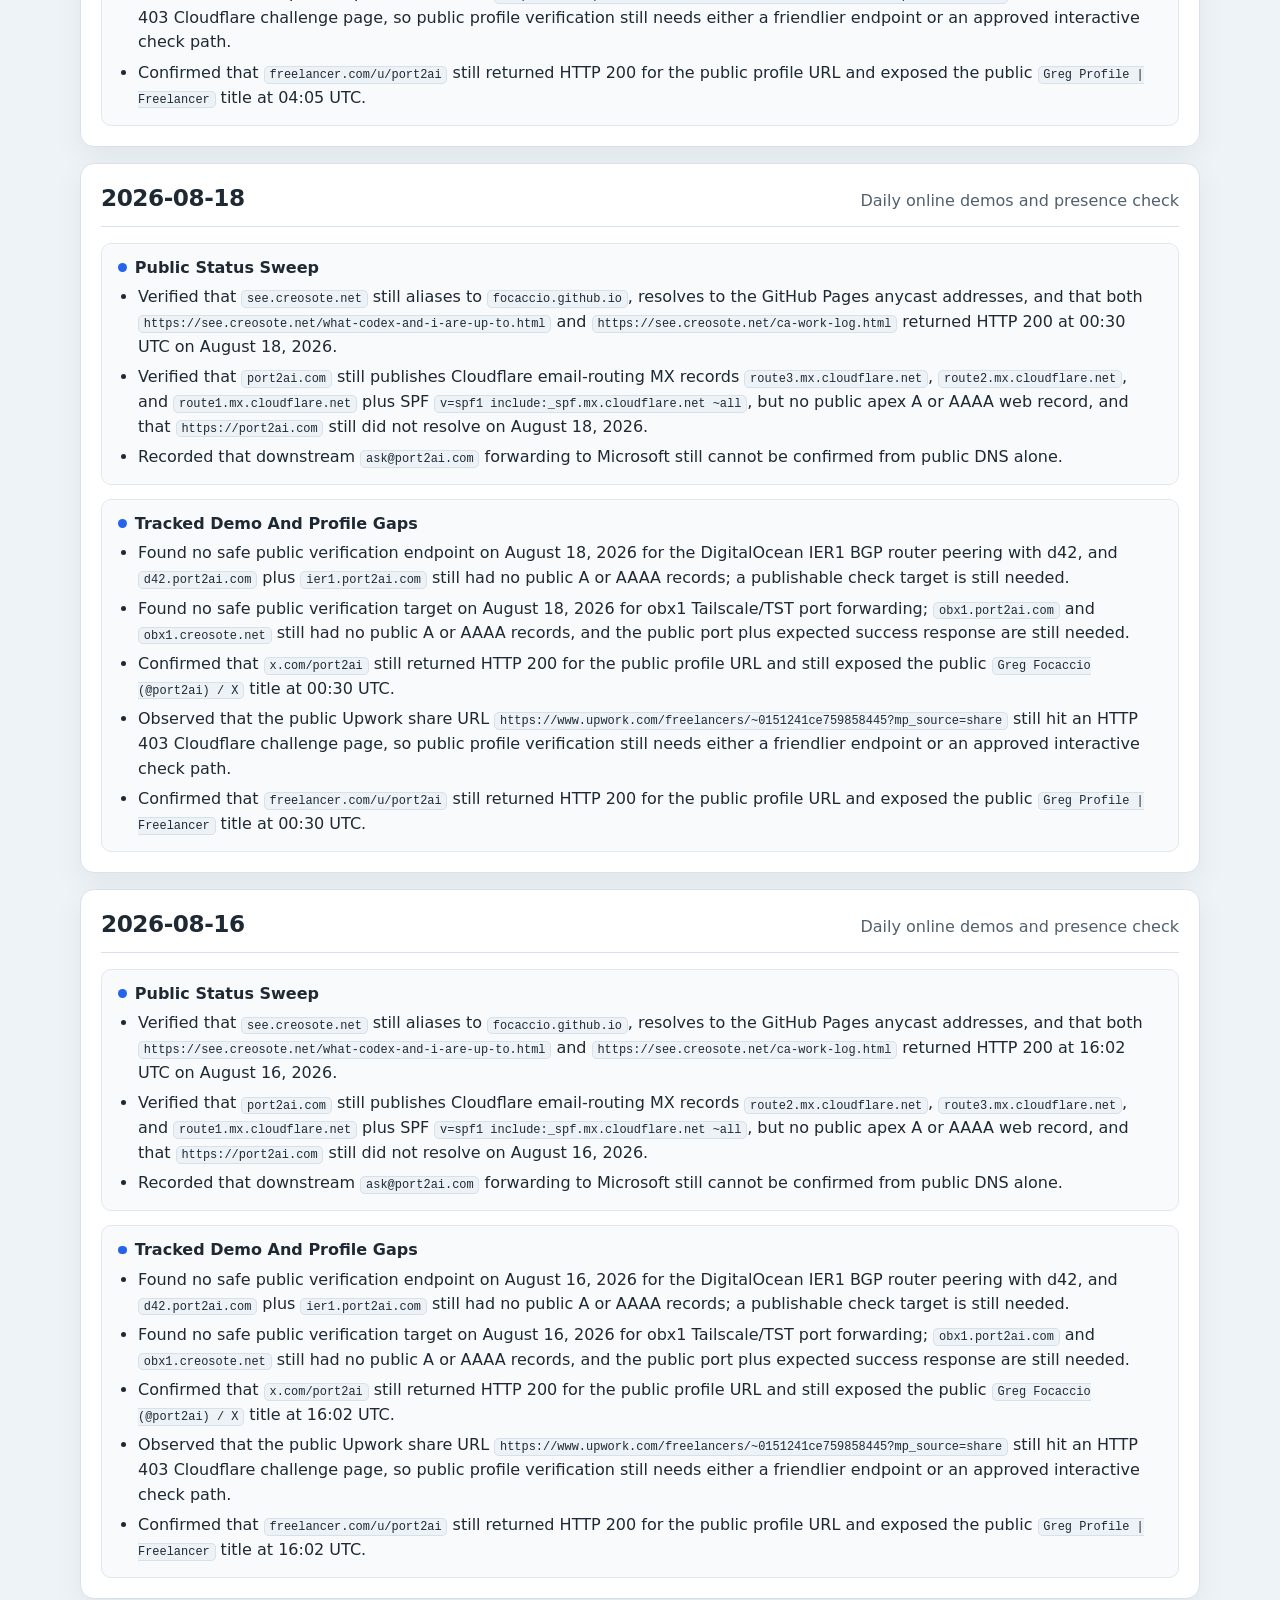
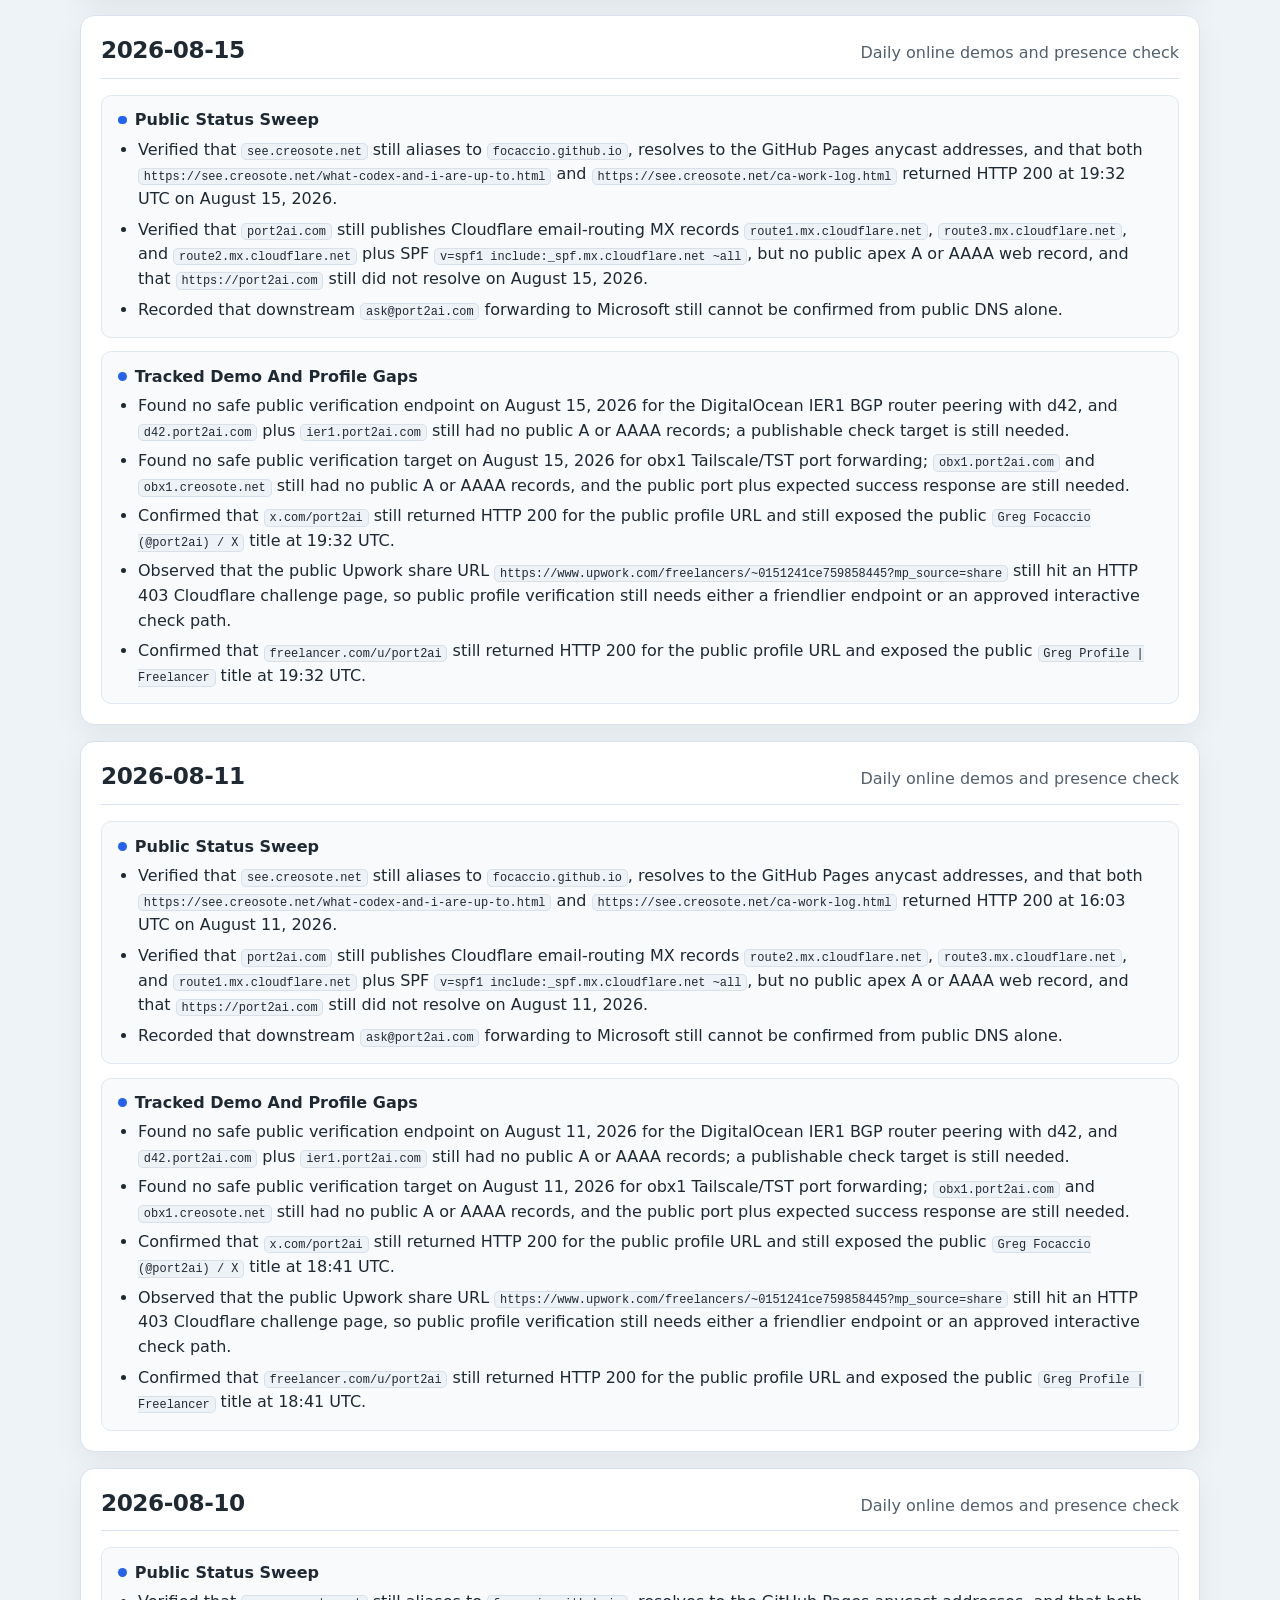
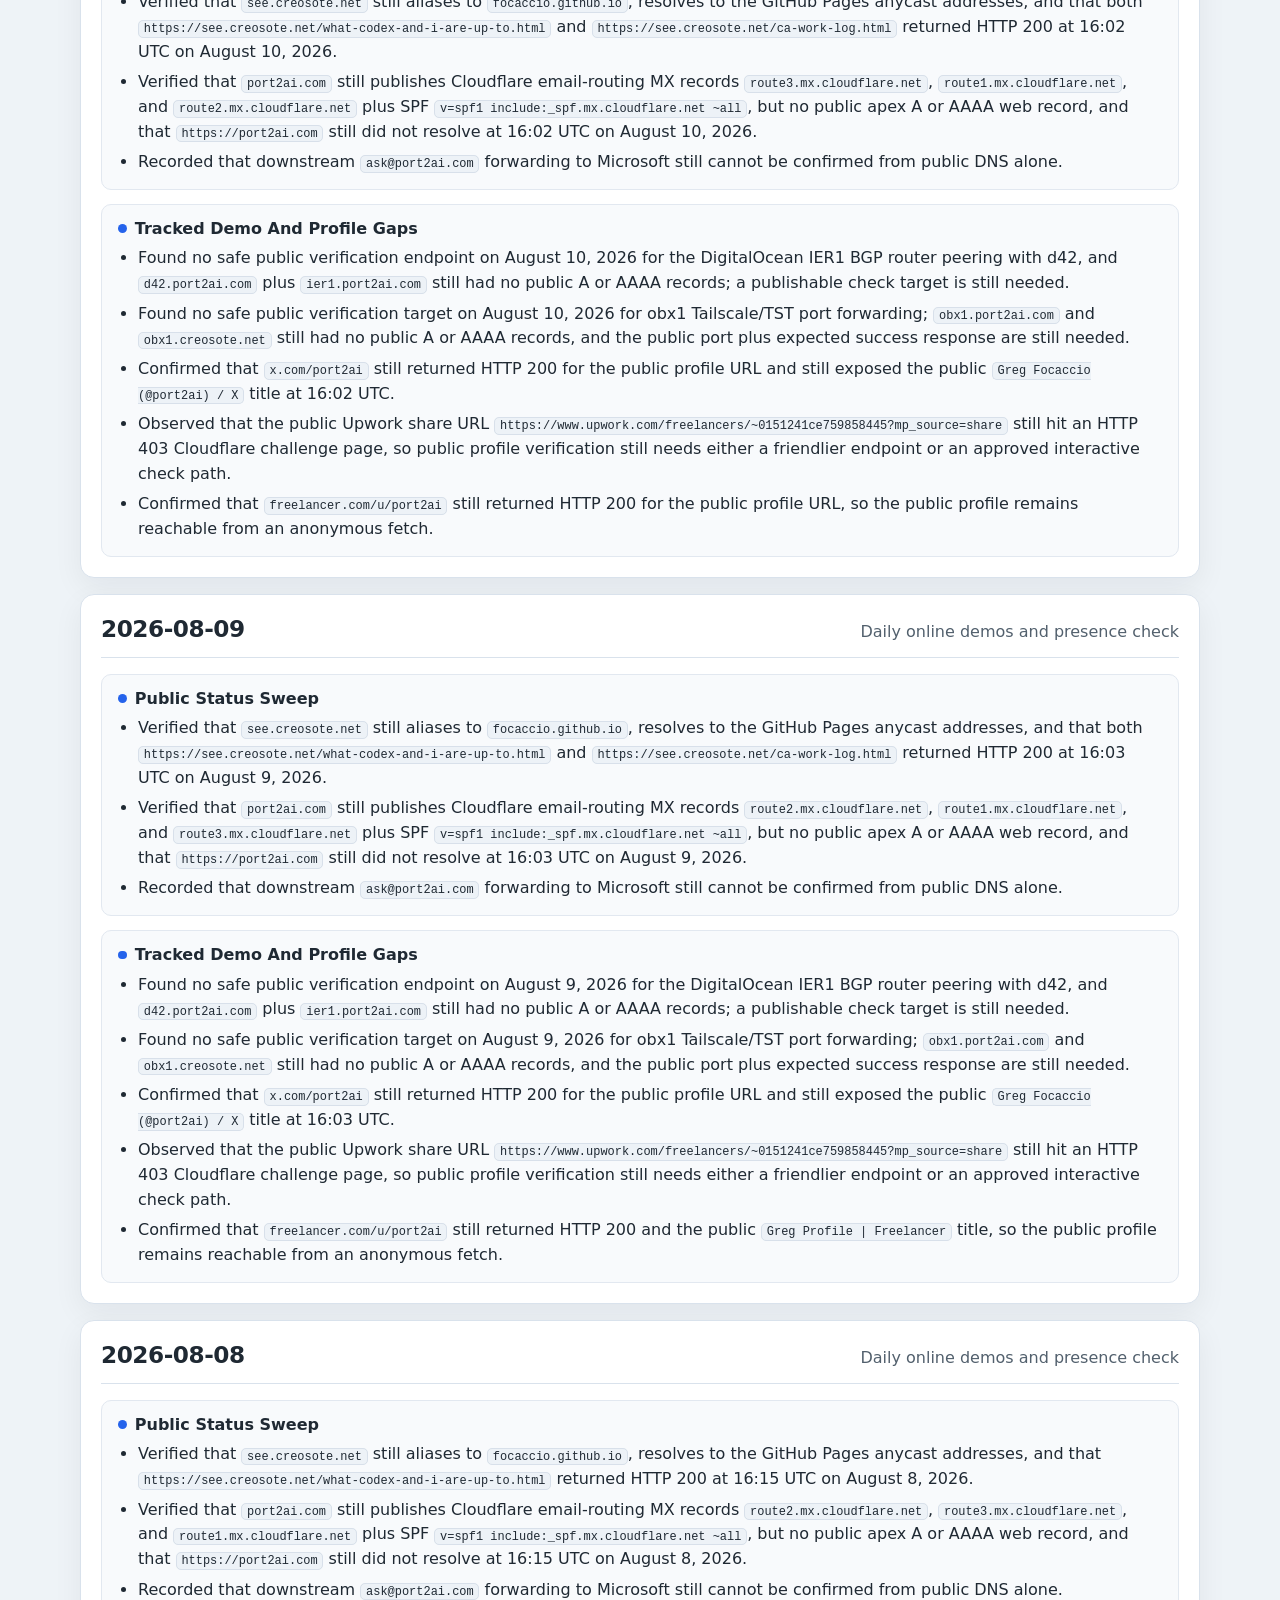
==== commit f872b10c: "Update daily Codex presence page" ====
--- a/ca-work-log.html
+++ b/ca-work-log.html
@@ -172,13 +172,14 @@
     <header>
       <h1>codexadmin work log</h1>
       <p class="summary">High-level record of lab infrastructure work, grouped by date and general effort so follow-up tasks are easier to find.</p>
-      <div class="stamp">Last updated: 2026-09-08 22:41 UTC</div>
+      <div class="stamp">Last updated: 2026-09-09 16:15 UTC</div>
     </header>
 
     <nav aria-label="Work log dates">
       <h2>Jump To Date</h2>
       <div class="toc">
         <a href="#recent-accounting-overview">Recent Accounting Overview</a>
+        <a href="#date-2026-09-09">2026-09-09</a>
         <a href="#date-2026-09-08">2026-09-08</a>
         <a href="#date-2026-09-07">2026-09-07</a>
         <a href="#date-2026-09-01">2026-09-01</a>
@@ -238,12 +239,12 @@
     </nav>
 
     <main>
-      <section id="date-2026-09-08">
-        <div class="day-header">
-          <h2>2026-09-08</h2>
-          <div class="meta">Daily online demos and presence check</div>
-        </div>
-        <p class="summary">Checked at 3:41 PM PDT / 22:41 UTC using public DNS, HTTP, and search. Missing public records do not establish demo downtime.</p>
+      <section id="date-2026-09-09">
+        <div class="day-header">
+          <h2>2026-09-09</h2>
+          <div class="meta">Daily online demos and presence check</div>
+        </div>
+        <p class="summary">Checked at 9:15 AM PDT / 16:15 UTC using public DNS, HTTP, and search. Missing public records do not establish demo downtime.</p>
         <div class="effort">
           <h3>Public Status Sweep</h3>
           <ul>
@@ -258,12 +259,12 @@
         </div>
       </section>
 
-      <section id="date-2026-09-07">
-        <div class="day-header">
-          <h2>2026-09-07</h2>
-          <div class="meta">Daily online demos and presence check</div>
-        </div>
-        <p class="summary">Checked at 9:03 AM PDT / 16:03 UTC using public DNS, HTTP, and search. Missing public records do not establish demo downtime.</p>
+      <section id="date-2026-09-08">
+        <div class="day-header">
+          <h2>2026-09-08</h2>
+          <div class="meta">Daily online demos and presence check</div>
+        </div>
+        <p class="summary">Checked at 3:41 PM PDT / 22:41 UTC using public DNS, HTTP, and search. Missing public records do not establish demo downtime.</p>
         <div class="effort">
           <h3>Public Status Sweep</h3>
           <ul>
@@ -278,6 +279,26 @@
         </div>
       </section>
 
+      <section id="date-2026-09-07">
+        <div class="day-header">
+          <h2>2026-09-07</h2>
+          <div class="meta">Daily online demos and presence check</div>
+        </div>
+        <p class="summary">Checked at 9:03 AM PDT / 16:03 UTC using public DNS, HTTP, and search. Missing public records do not establish demo downtime.</p>
+        <div class="effort">
+          <h3>Public Status Sweep</h3>
+          <ul>
+            <li><strong>Demo 1:</strong> DigitalOcean IER1 BGP peering with d42 remains unverified: <code>ier1.port2ai.com</code> and <code>d42.port2ai.com</code> return NXDOMAIN. Public search found no check target; publish a safe BGP status endpoint.</li>
+            <li><strong>Demo 2:</strong> obx1 Tailscale/TST forwarding remains unverified: <code>obx1.port2ai.com</code> and <code>obx1.creosote.net</code> return NXDOMAIN. A public test endpoint, exposed port, and expected response are needed.</li>
+            <li><strong>OP1:</strong> <code>port2ai.com</code> has Cloudflare nameservers, mail-routing MX, and SPF, but no apex A/AAAA record; HTTPS fails to resolve. Forwarding from <code>ask@port2ai.com</code> to Microsoft requires a delivery check; DNS alone cannot confirm it.</li>
+            <li><strong>OP2:</strong> <code>see.creosote.net</code> aliases to <code>focaccio.github.io</code>; the homepage and both status pages returned HTTP 200 over HTTPS.</li>
+            <li><strong>OP3:</strong> <a href="https://x.com/port2ai">X @port2ai</a> returned HTTP 200 with title <code>Greg Focaccio (@port2ai) / X</code>.</li>
+            <li><strong>OP4:</strong> The <a href="https://www.upwork.com/freelancers/~0151241ce759858445?mp_source=share">Upwork profile share URL</a> returned HTTP 403 with title <code>Challenge - Upwork</code>; profile verification needs an interactive check.</li>
+            <li><strong>OP5:</strong> <a href="https://www.freelancer.com/u/port2ai">Freelancer @port2ai</a> returned HTTP 200 with title <code>Greg F. Profile | Freelancer</code>.</li>
+          </ul>
+        </div>
+      </section>
+
       <section id="date-2026-09-01">
         <div class="day-header">
           <h2>2026-09-01</h2>
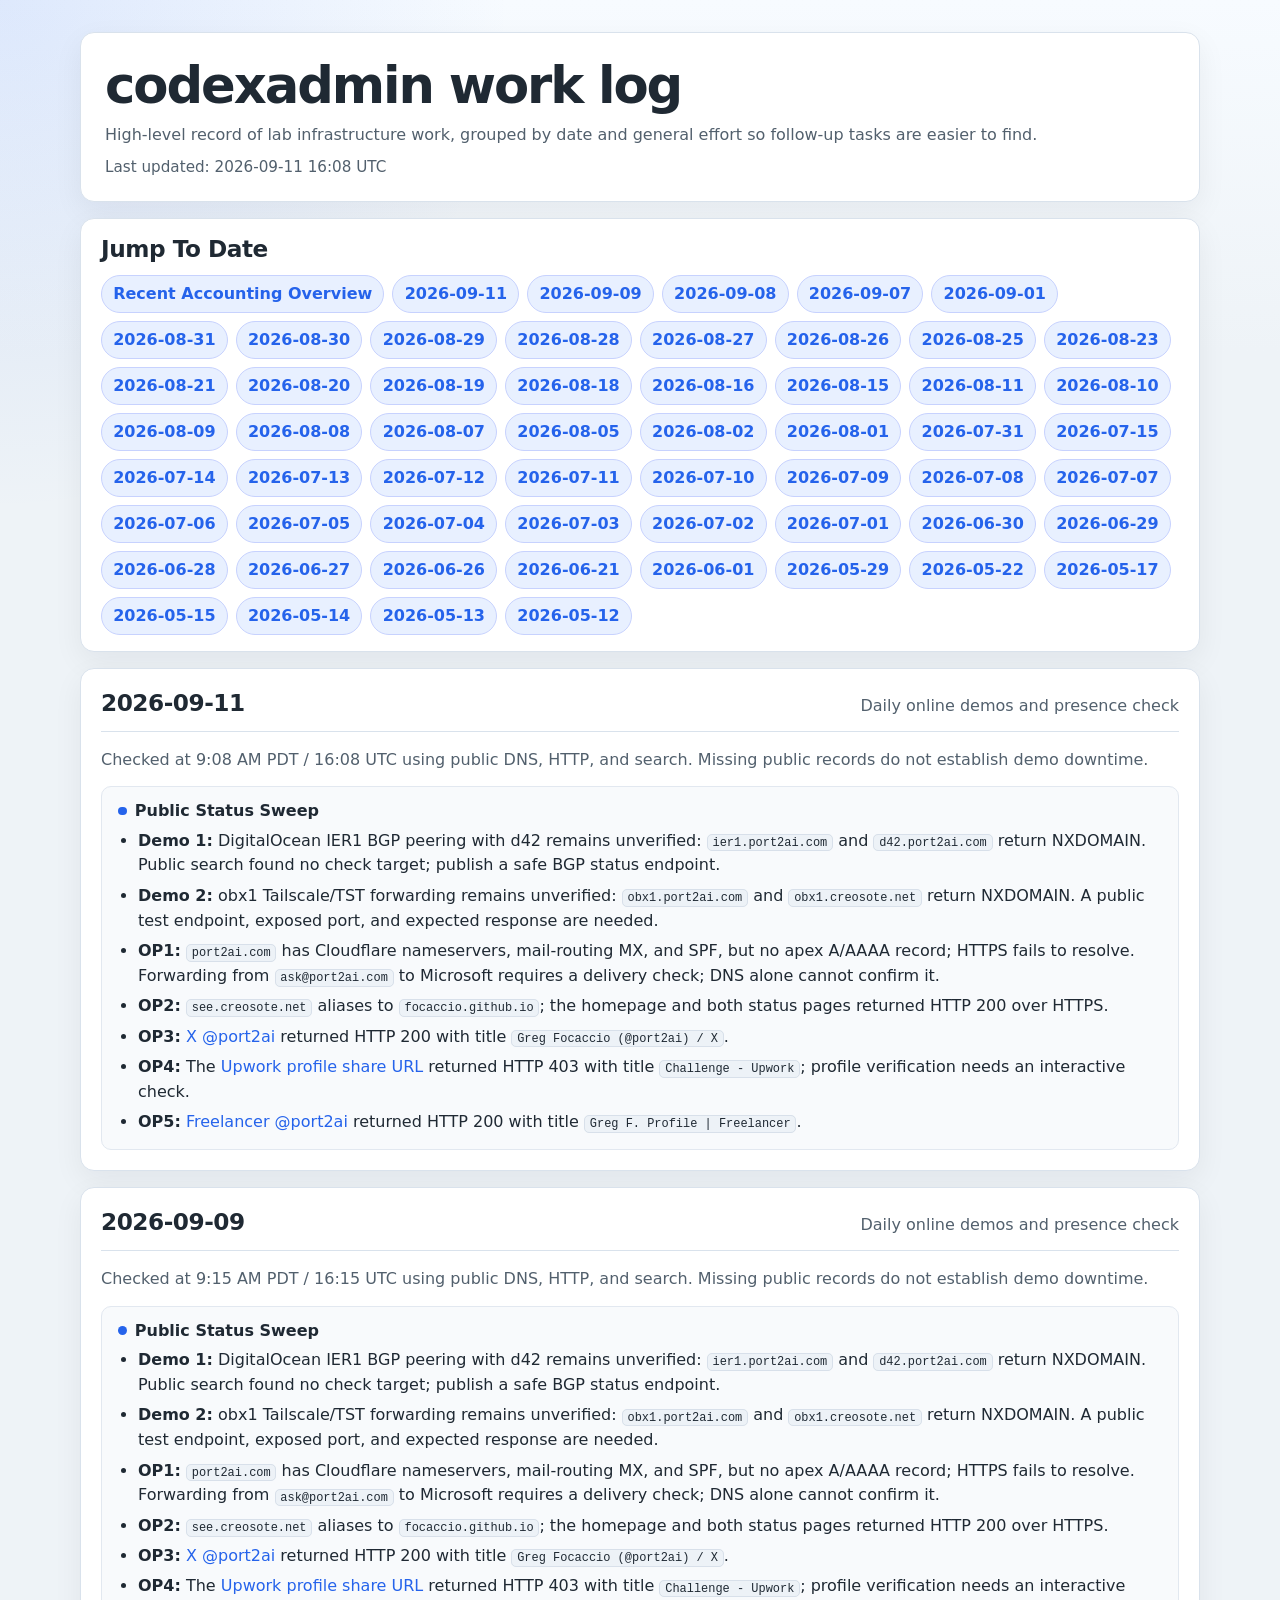
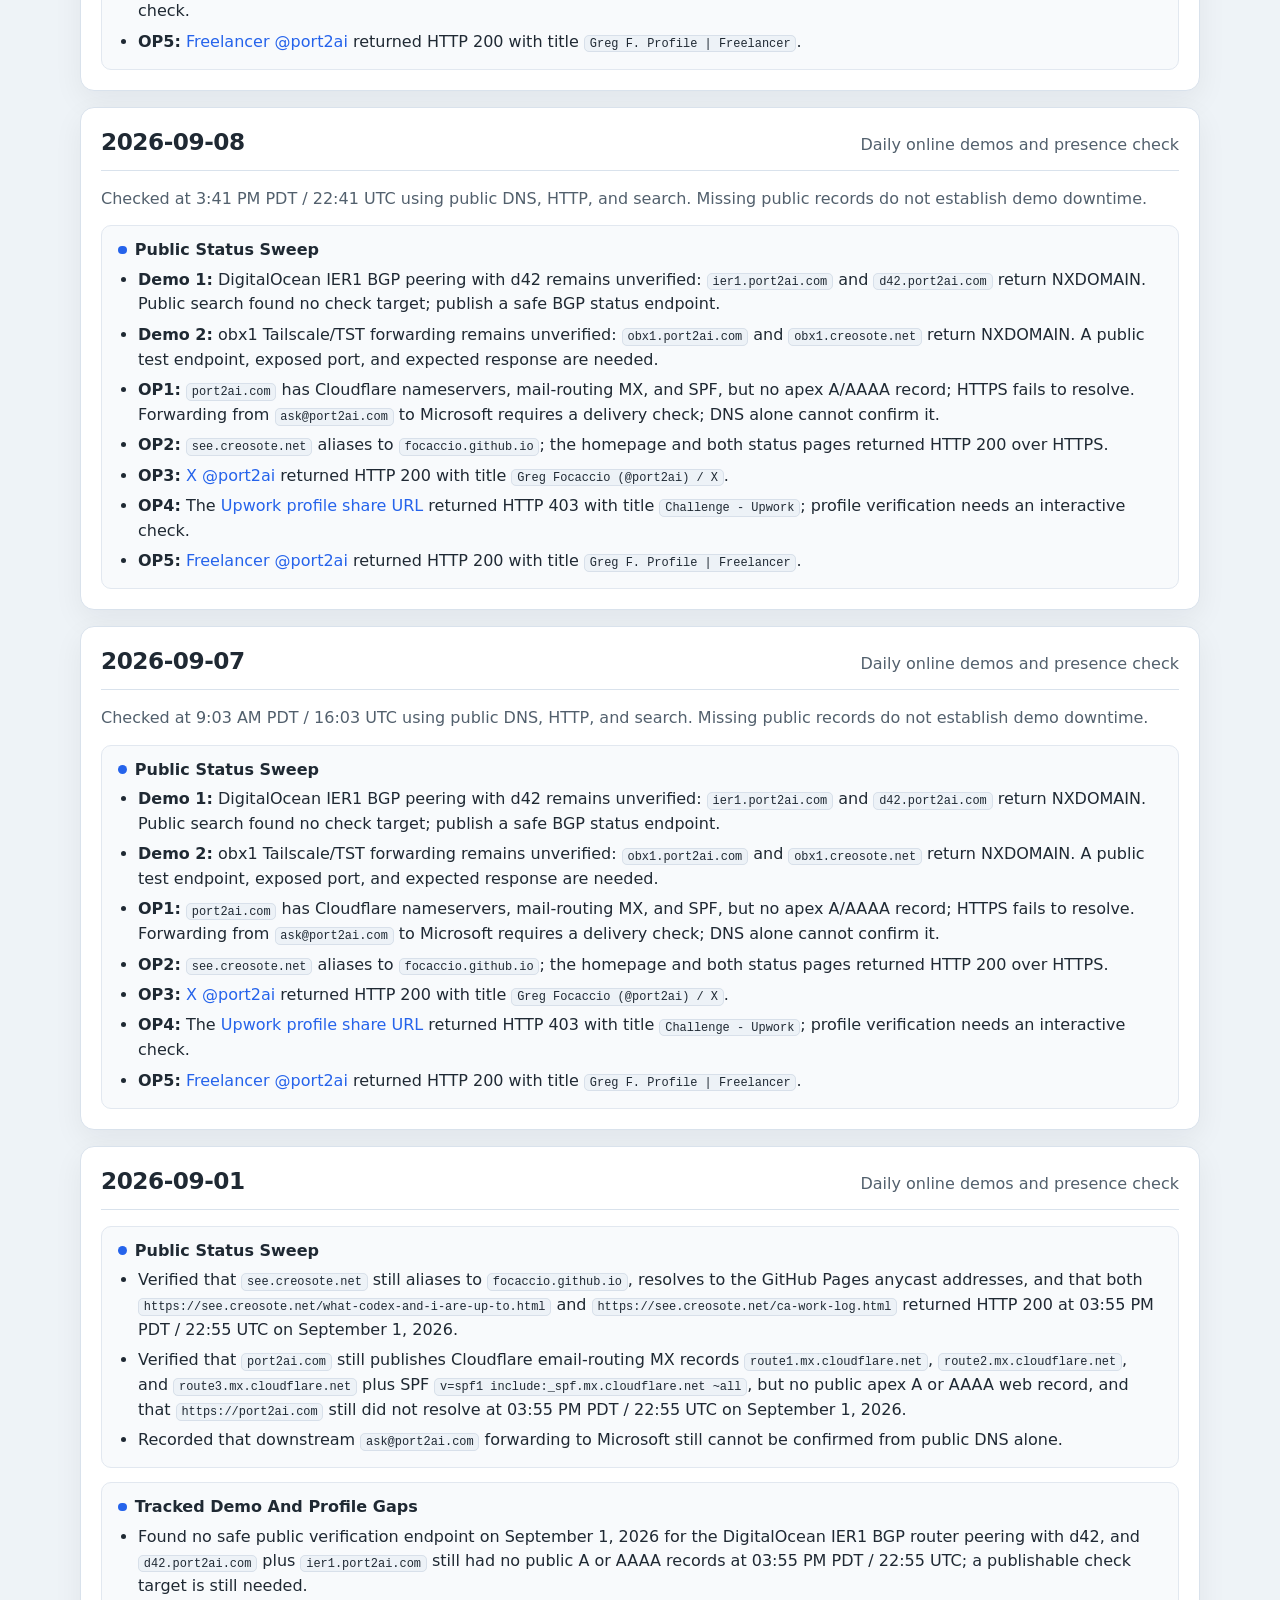
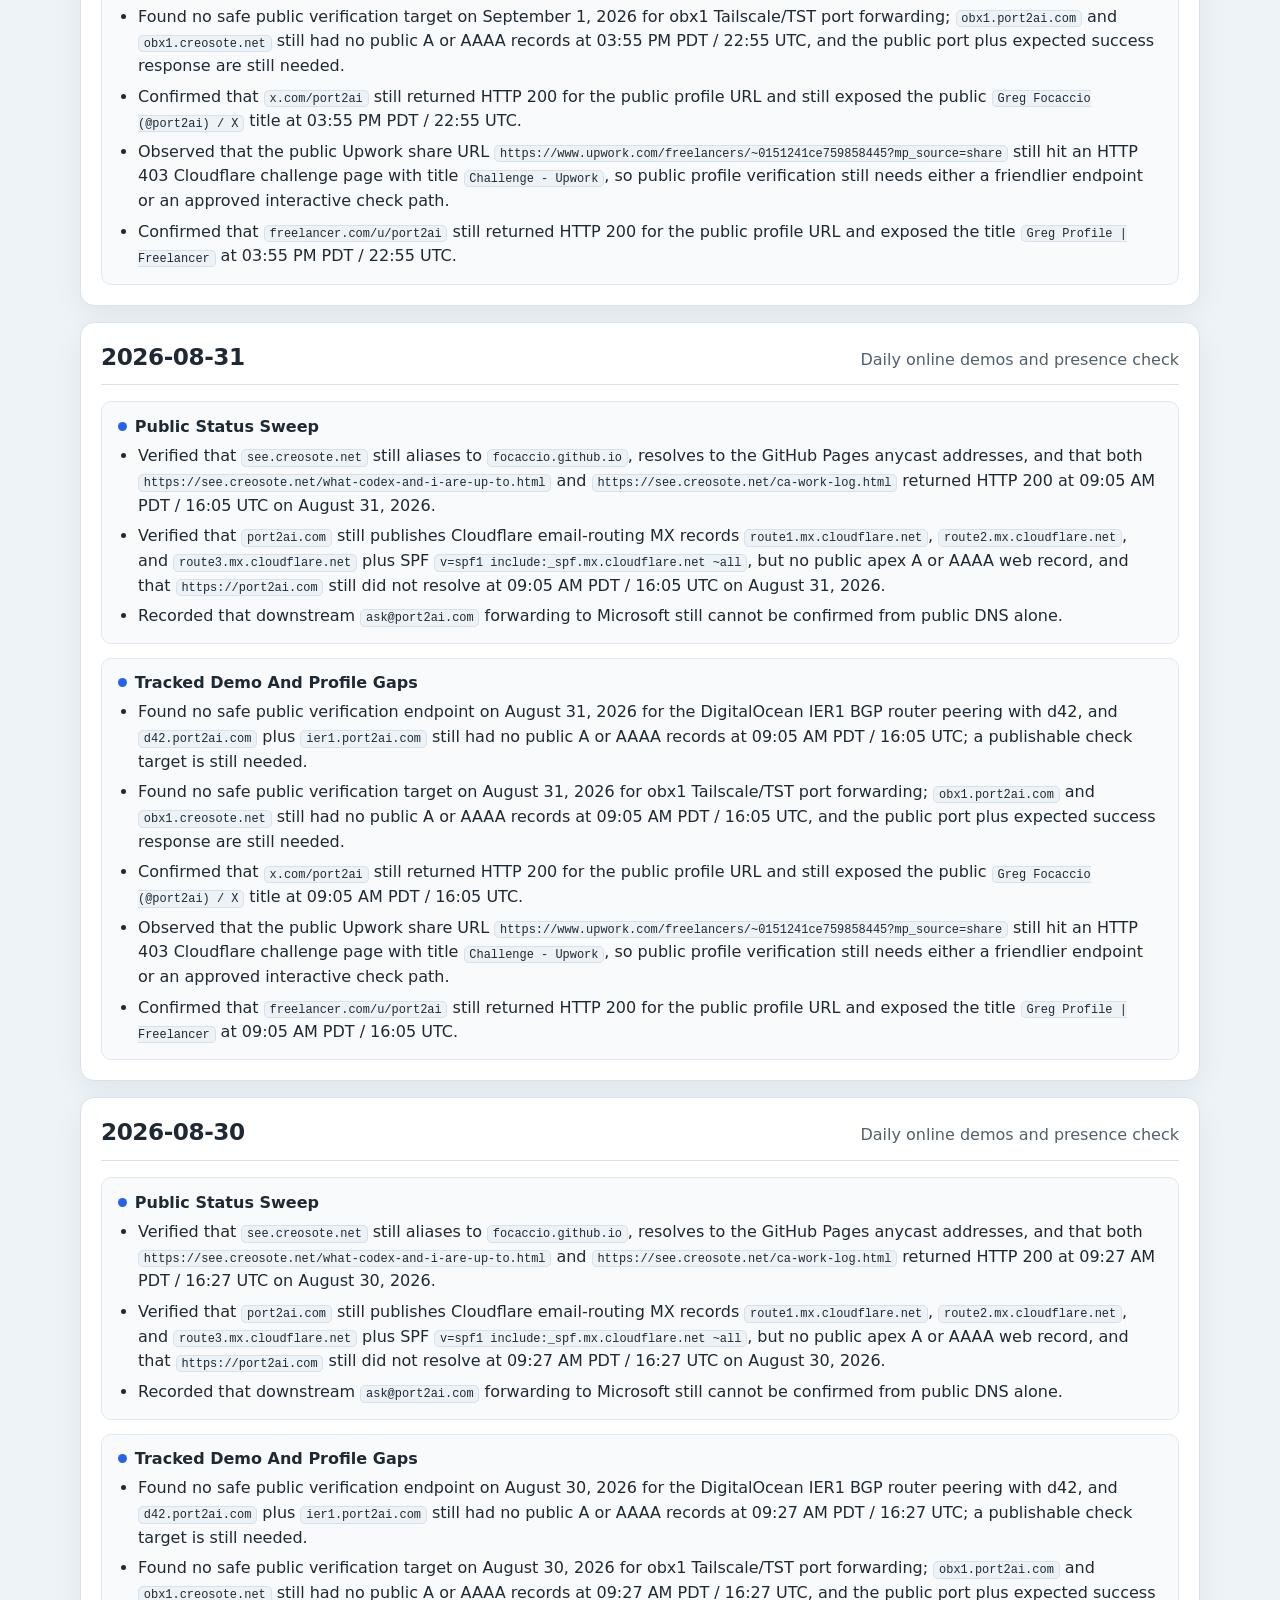
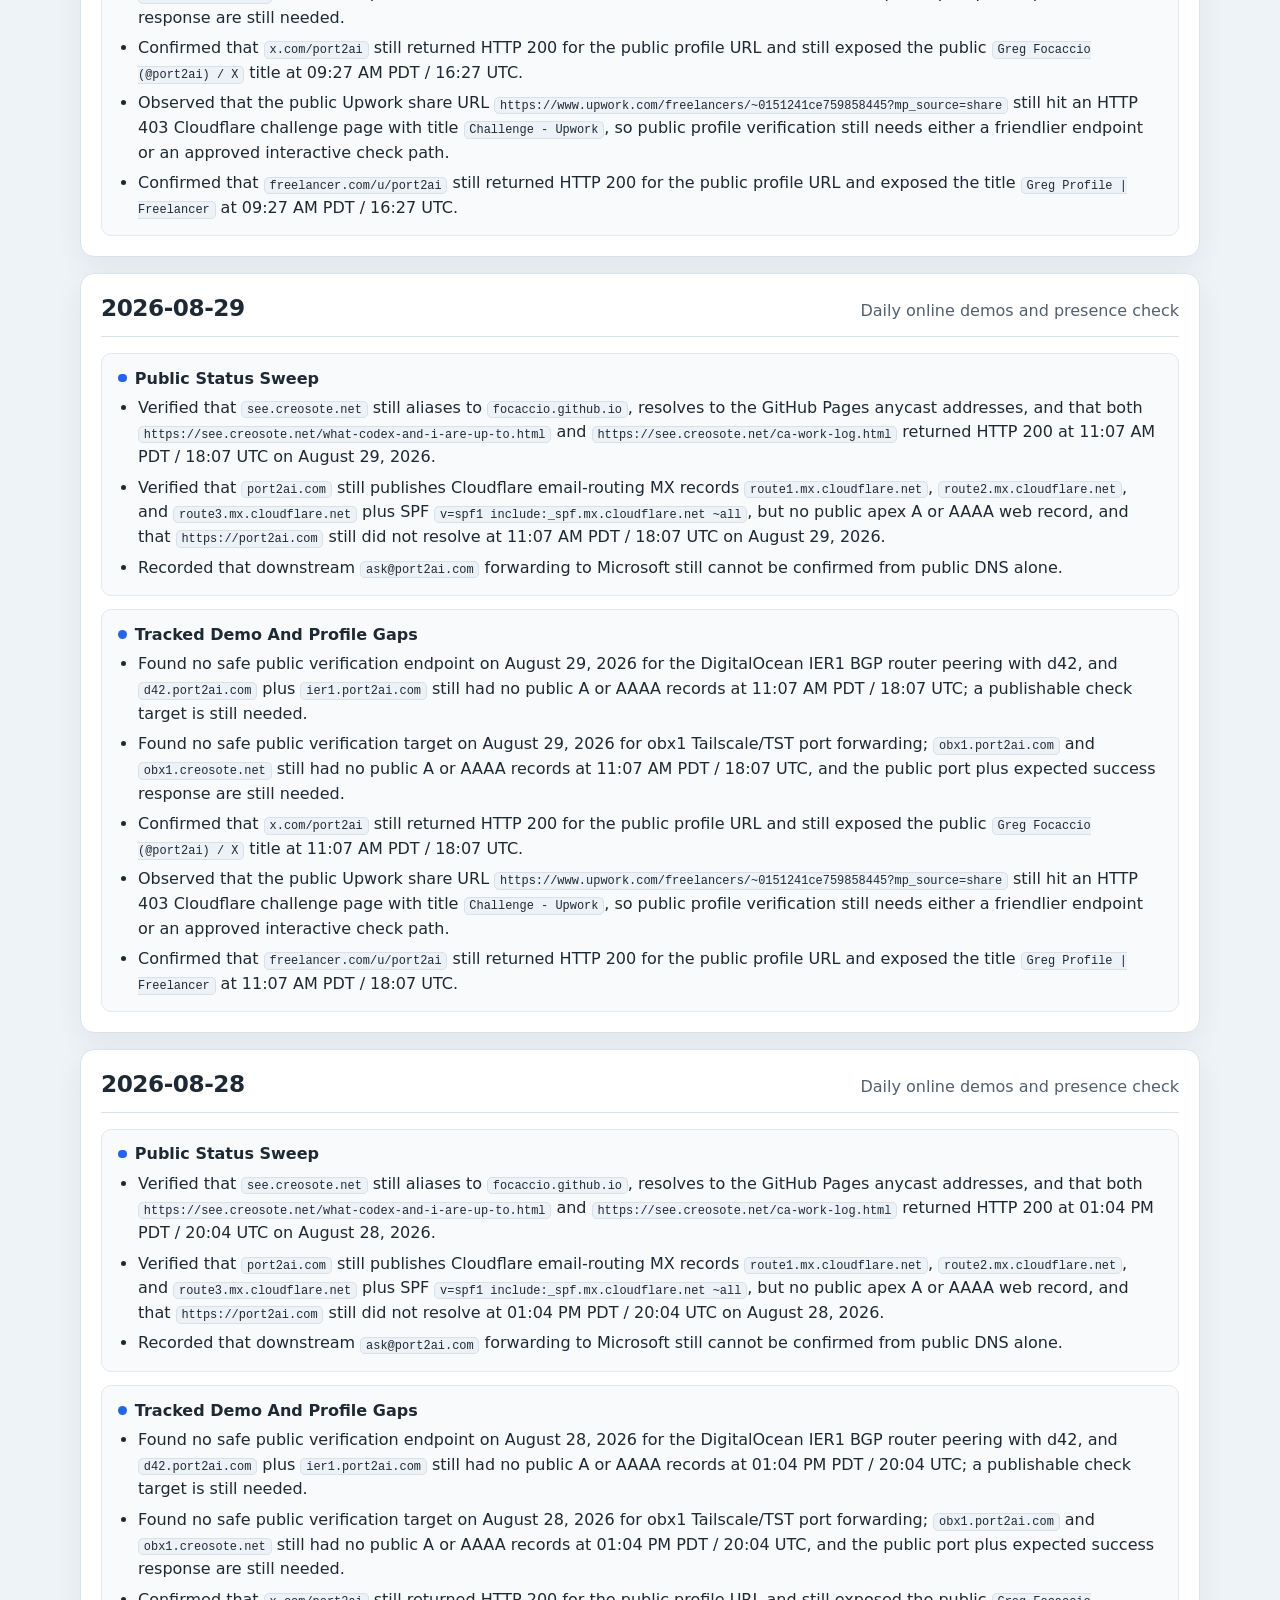
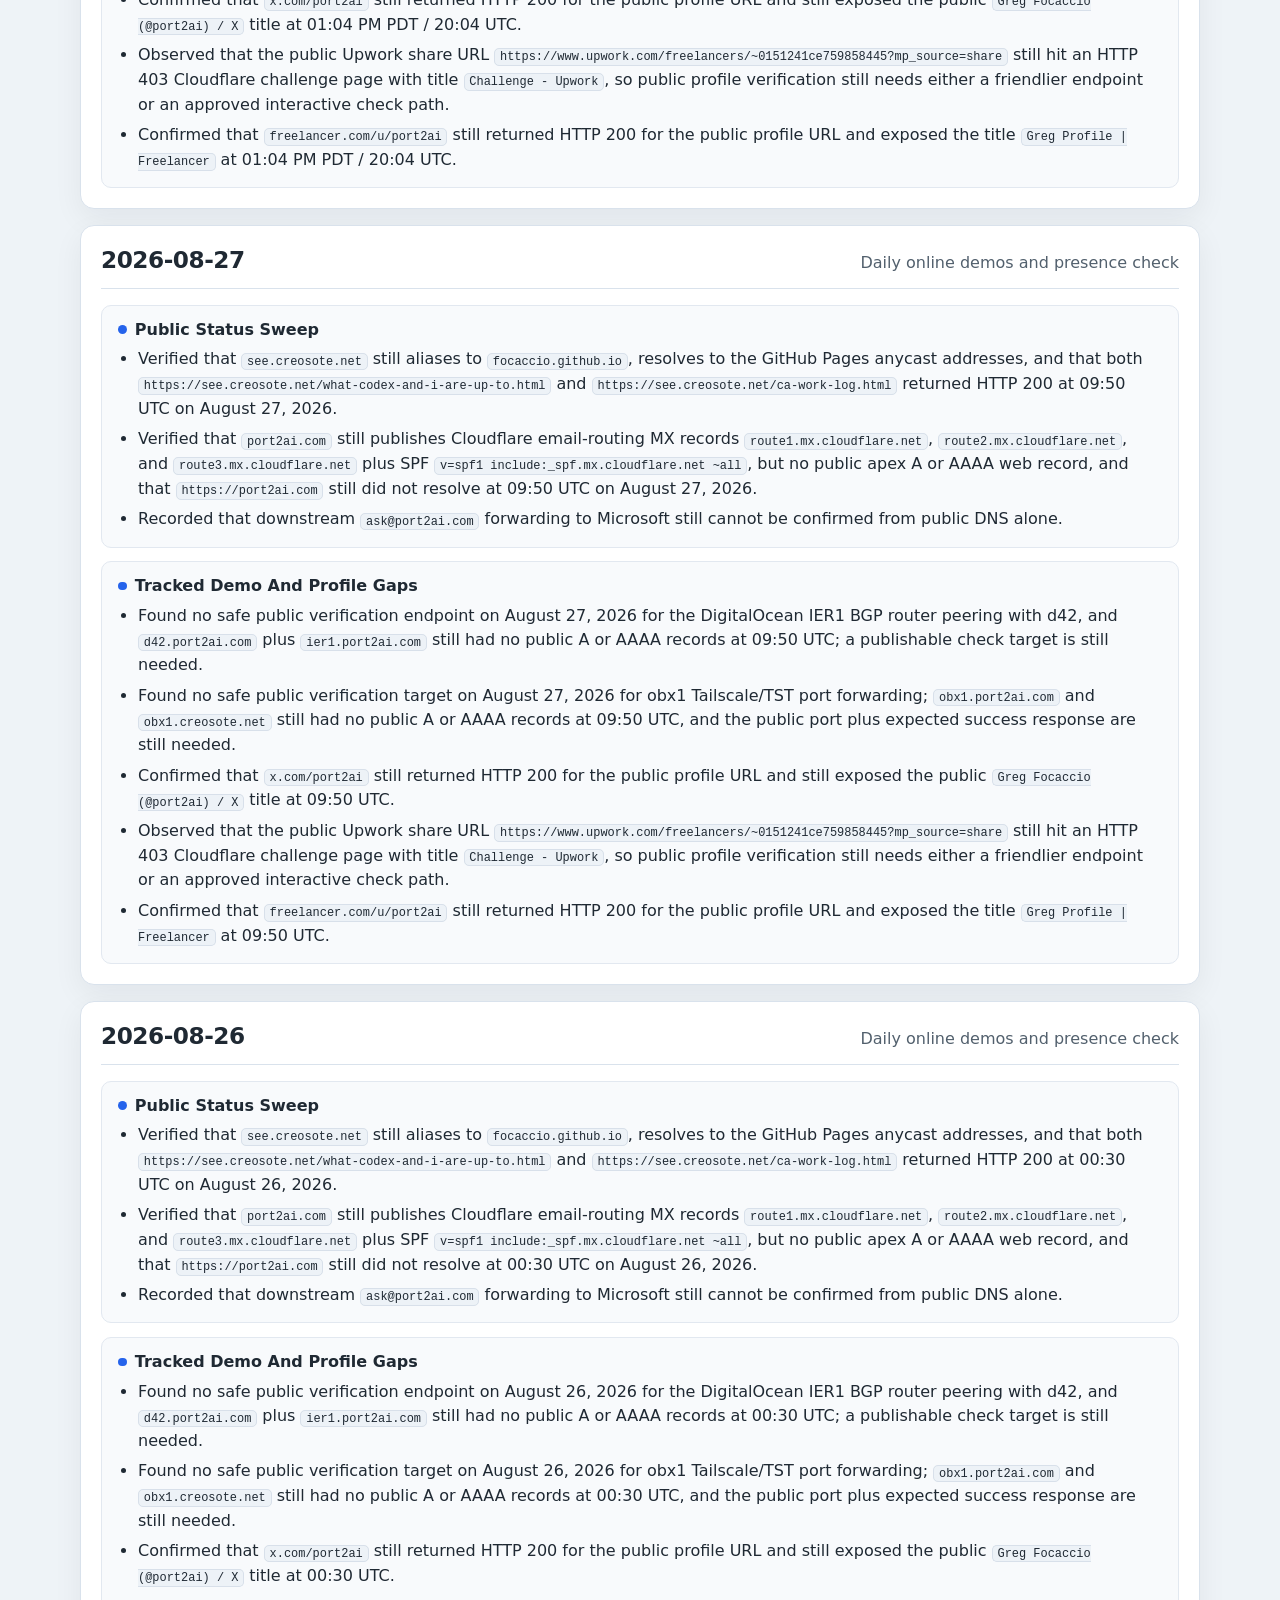
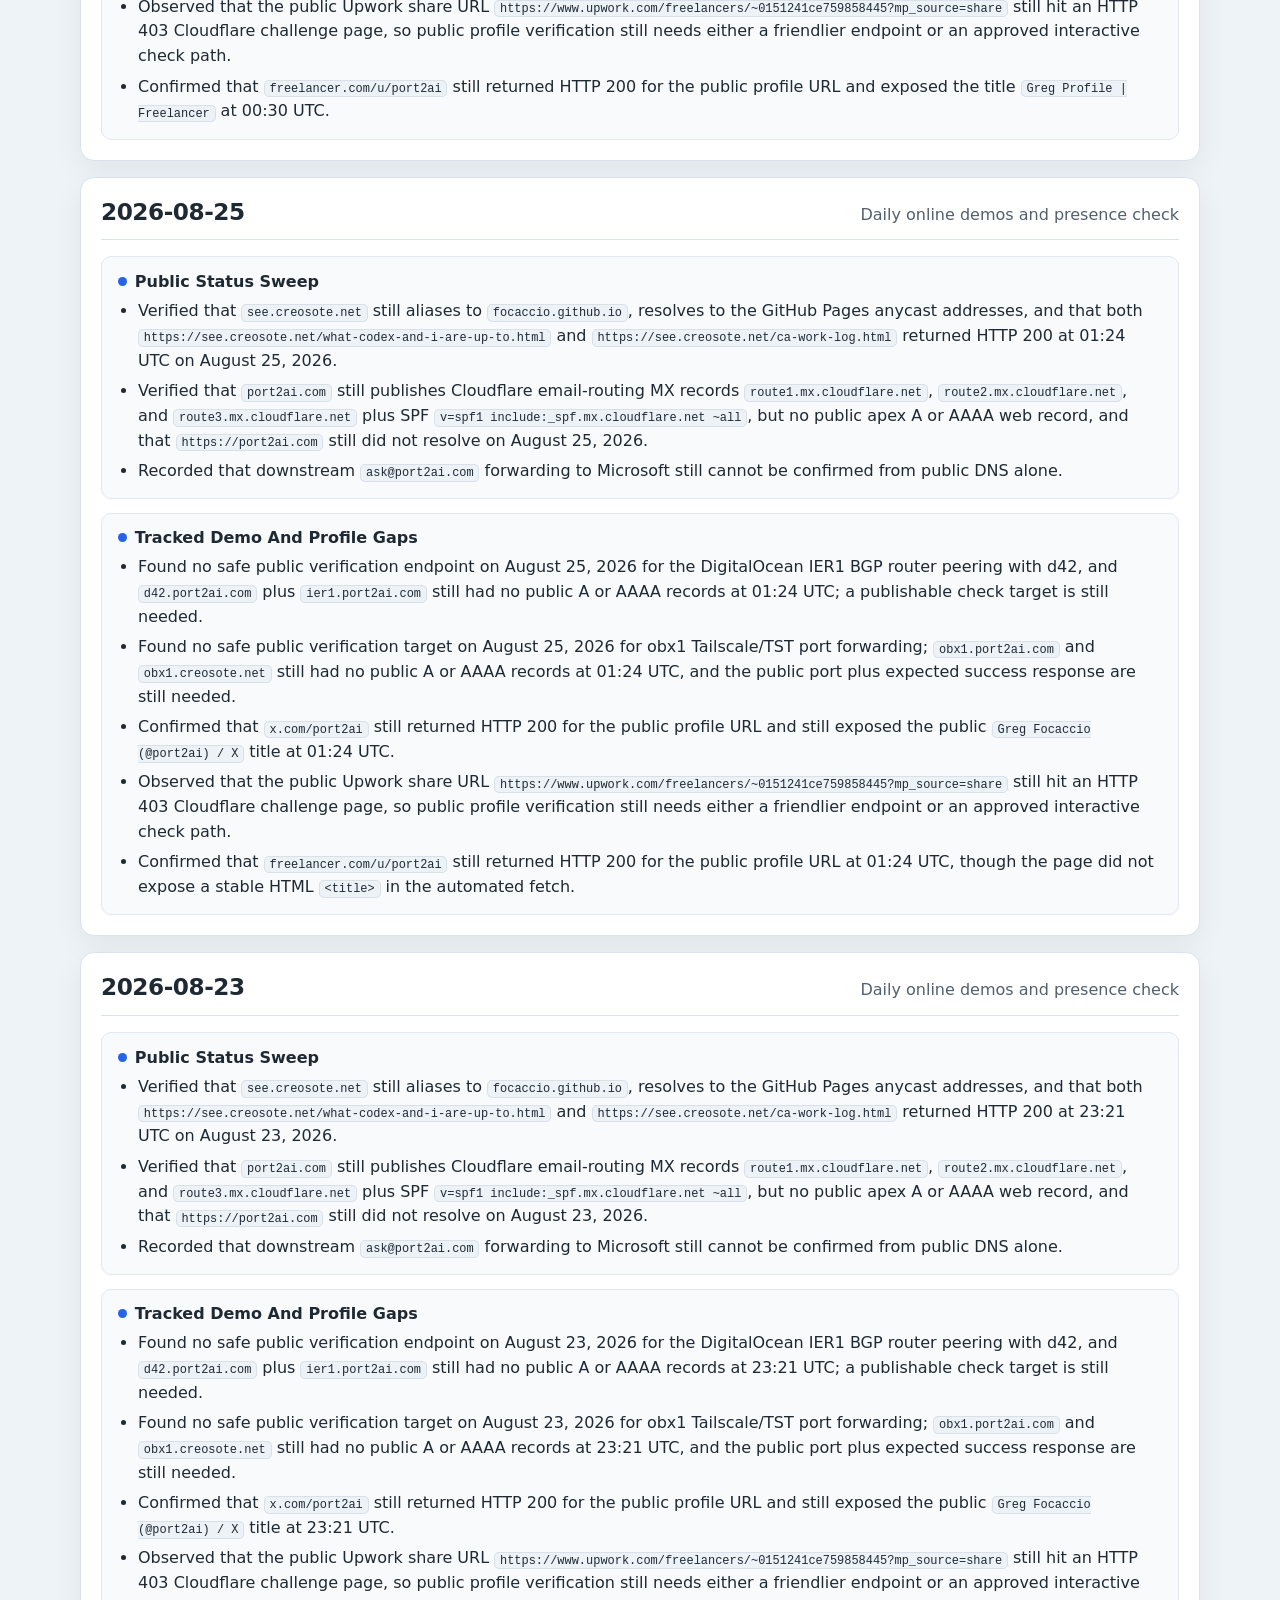
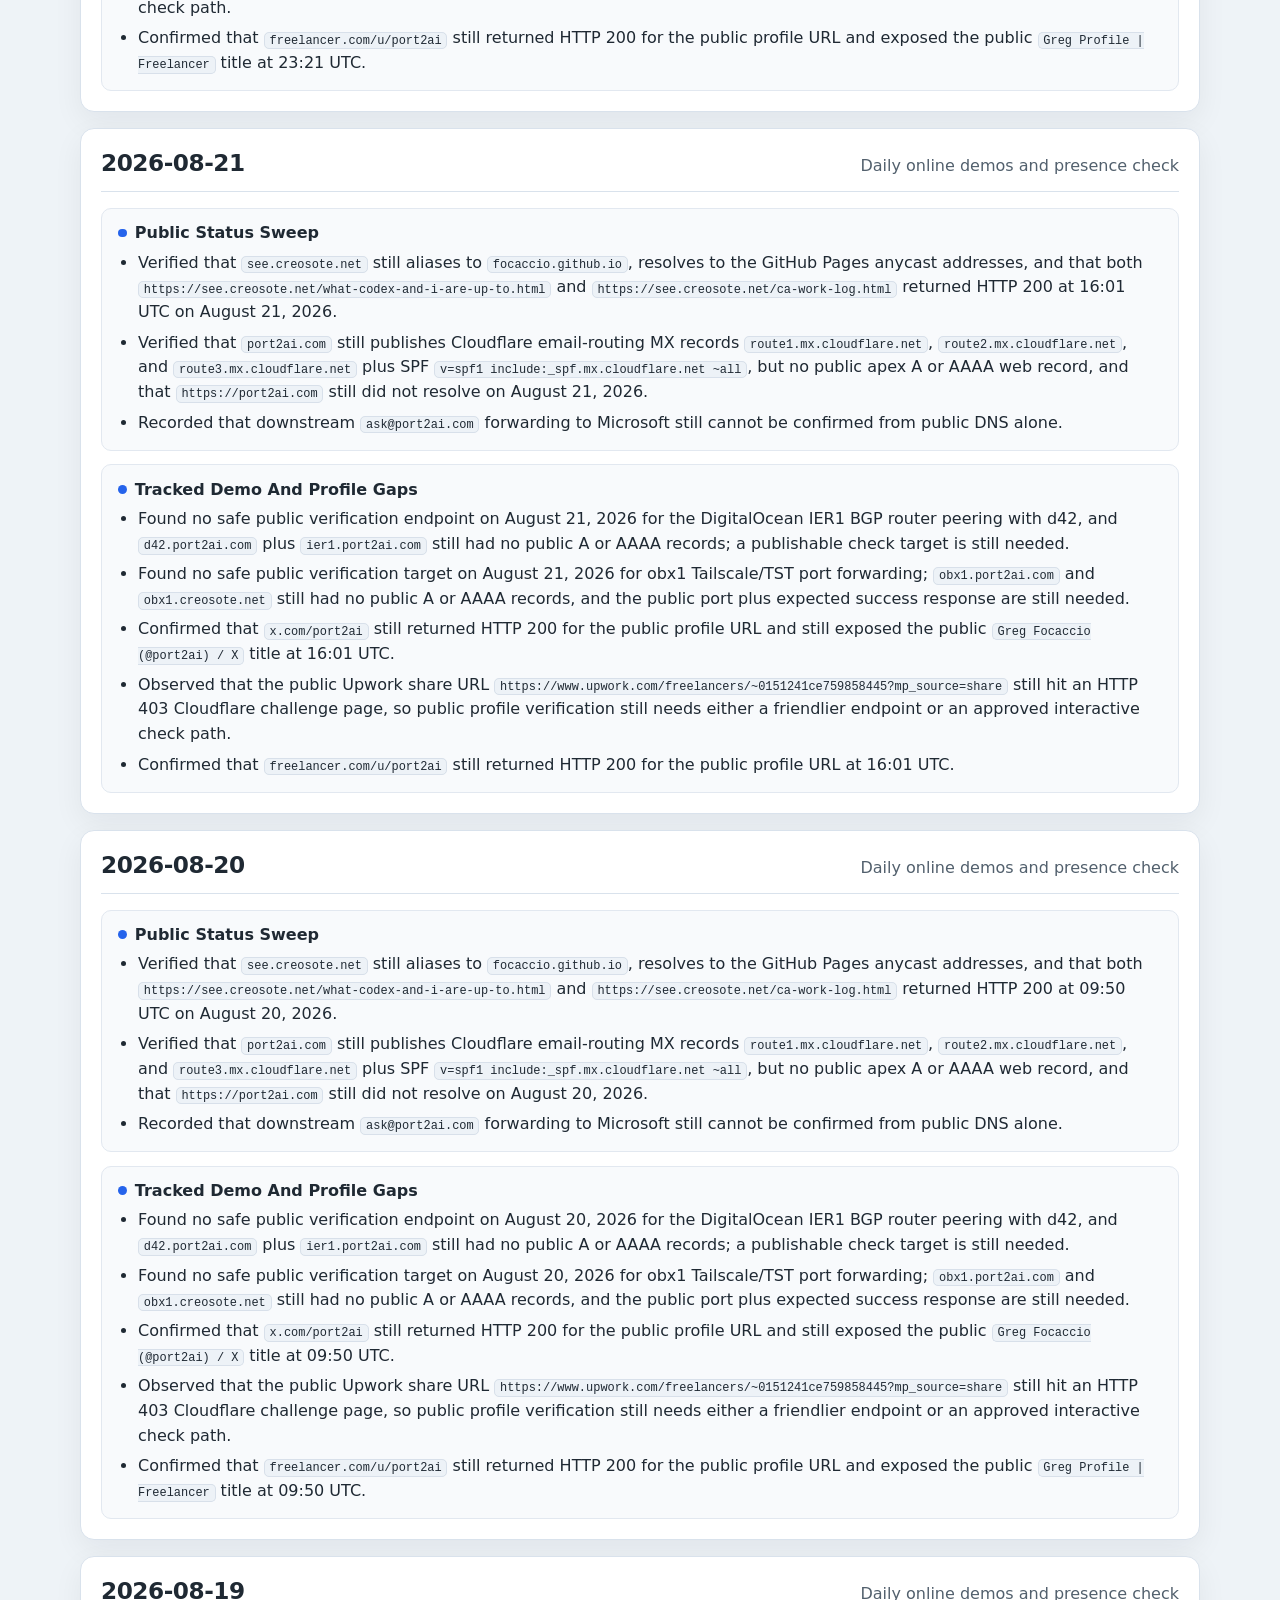
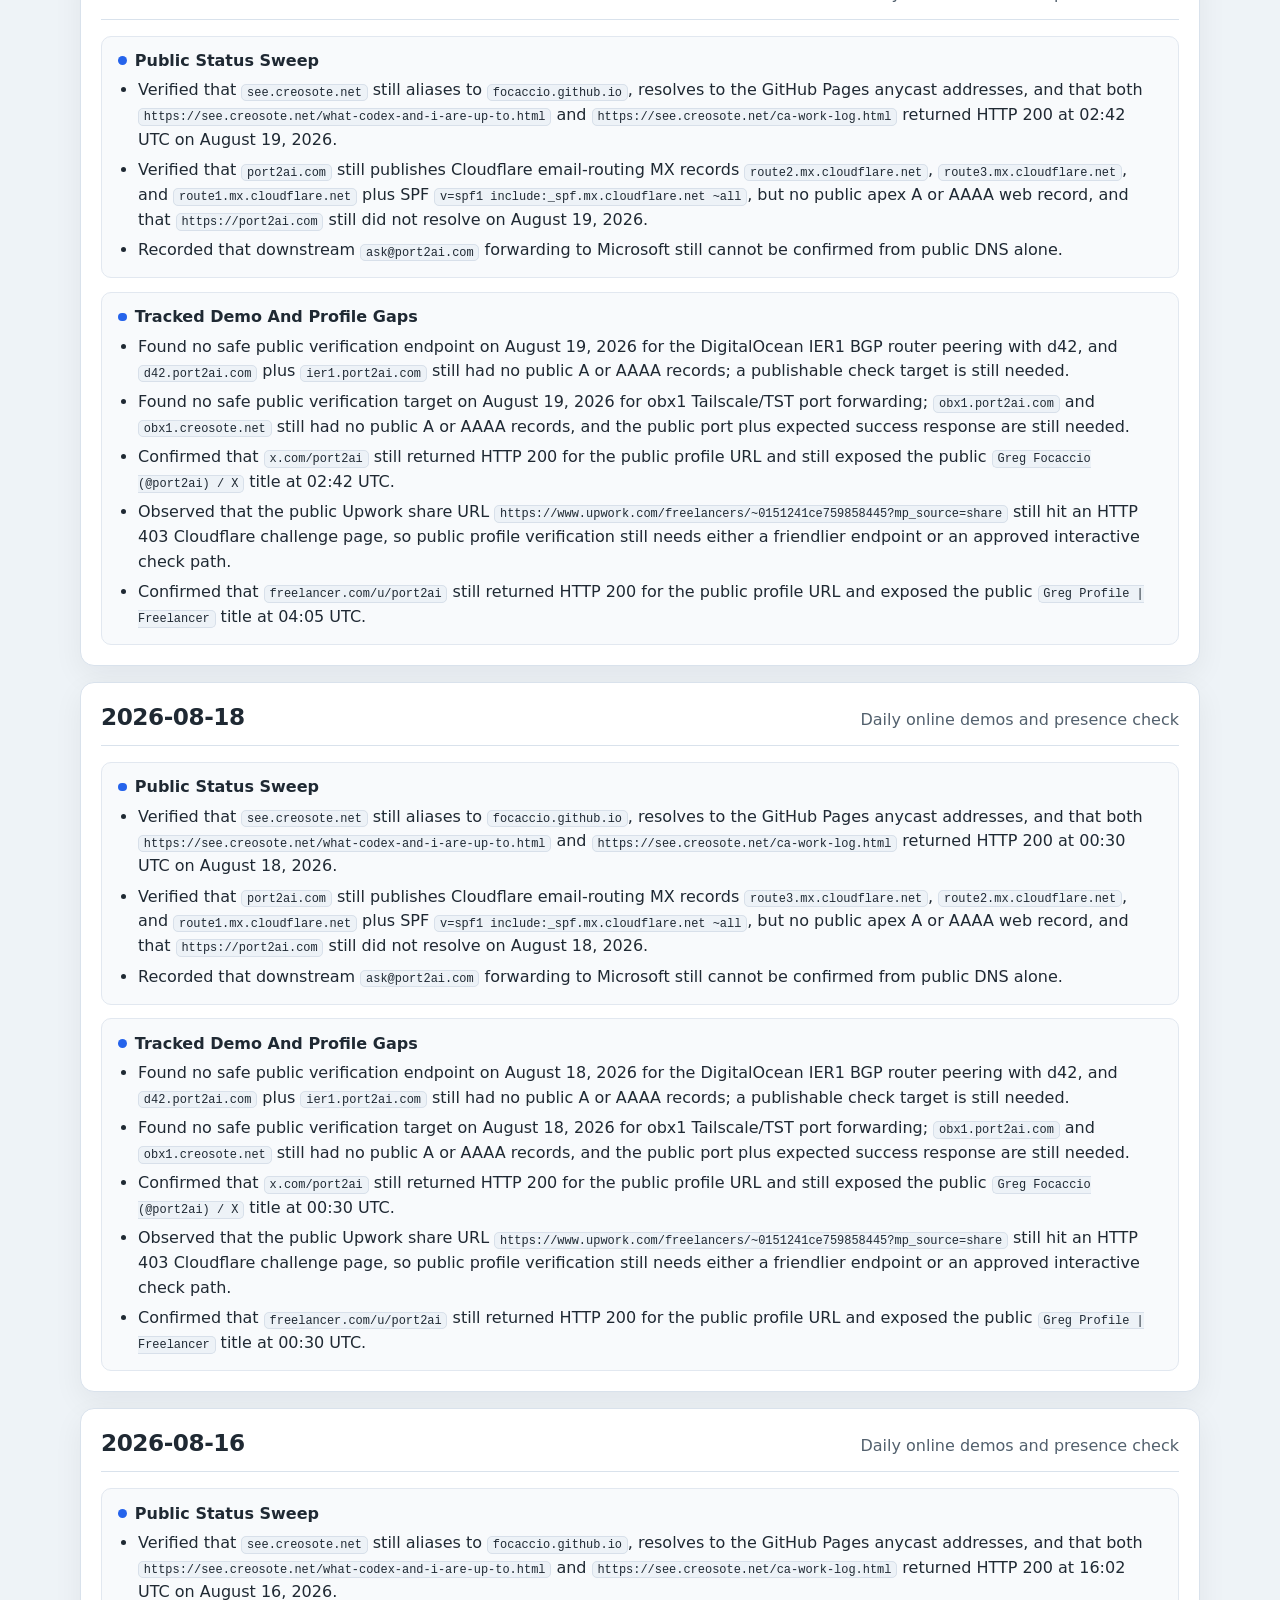
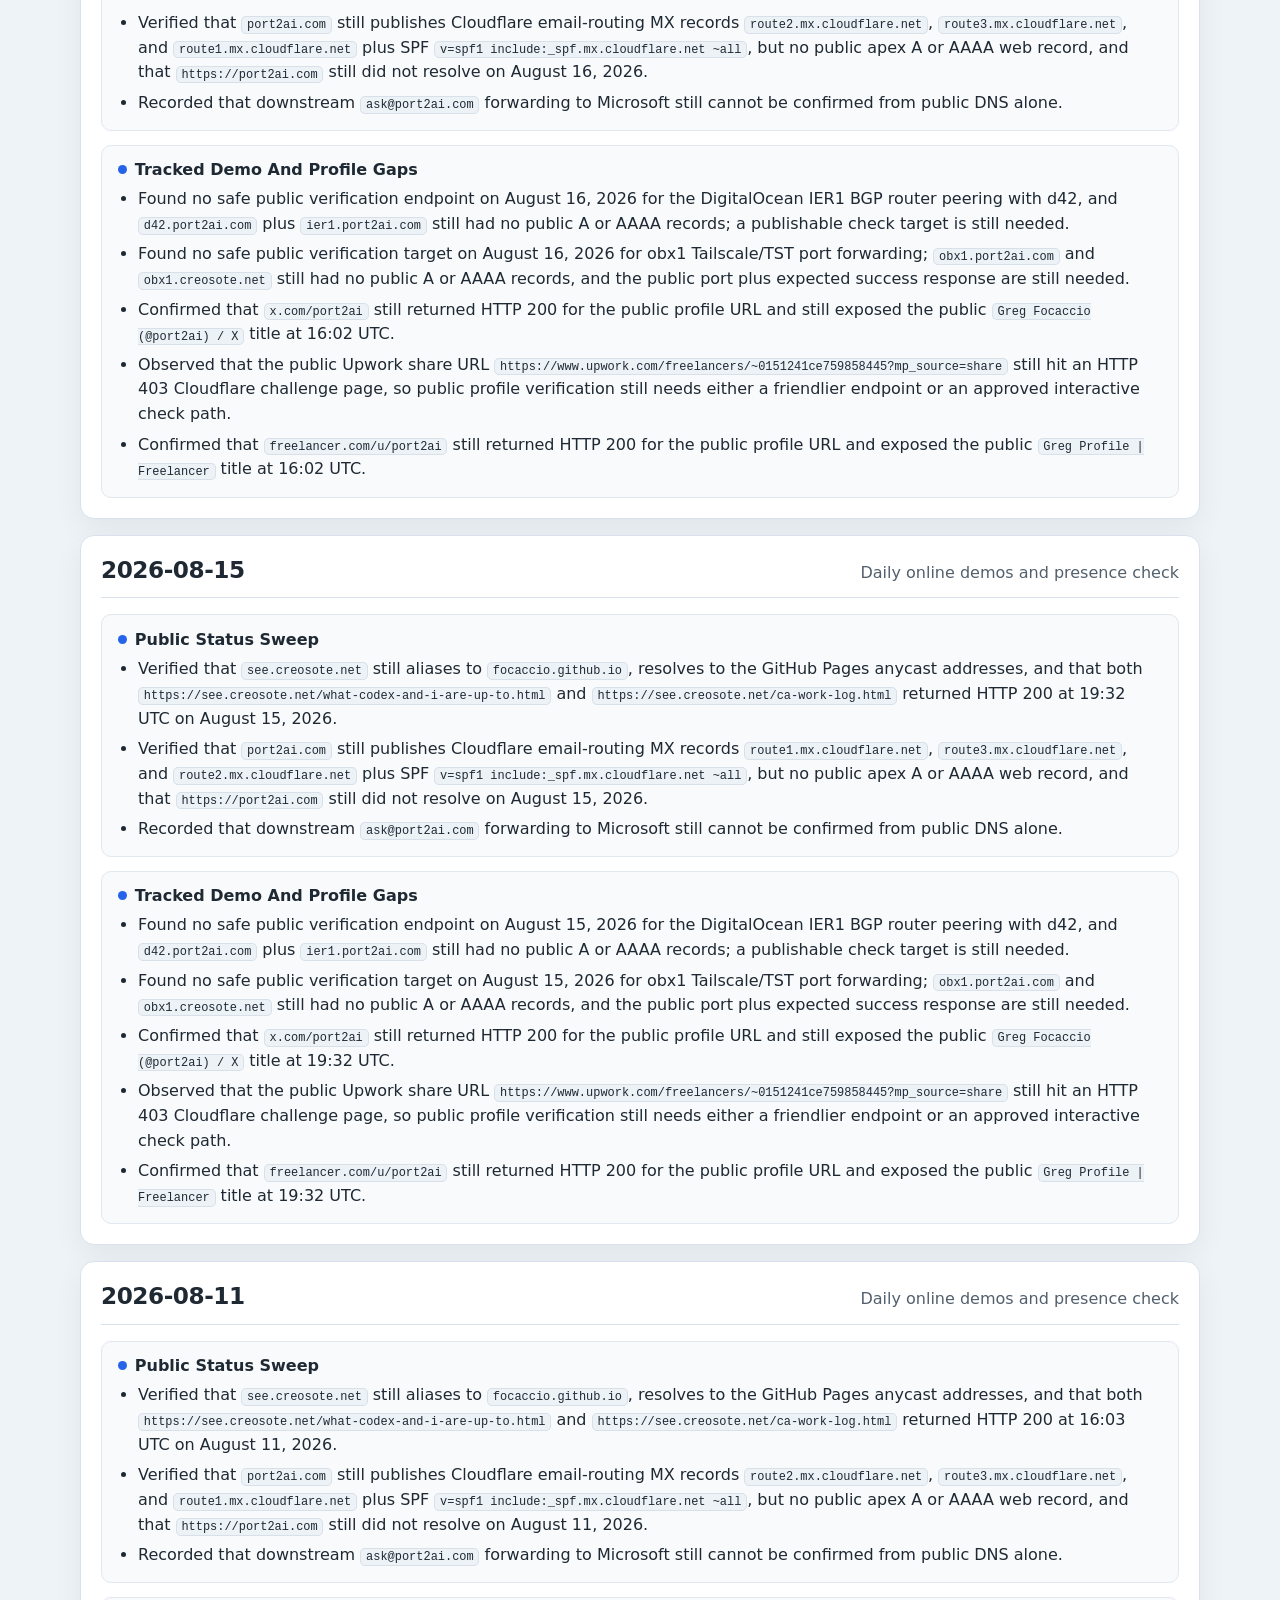
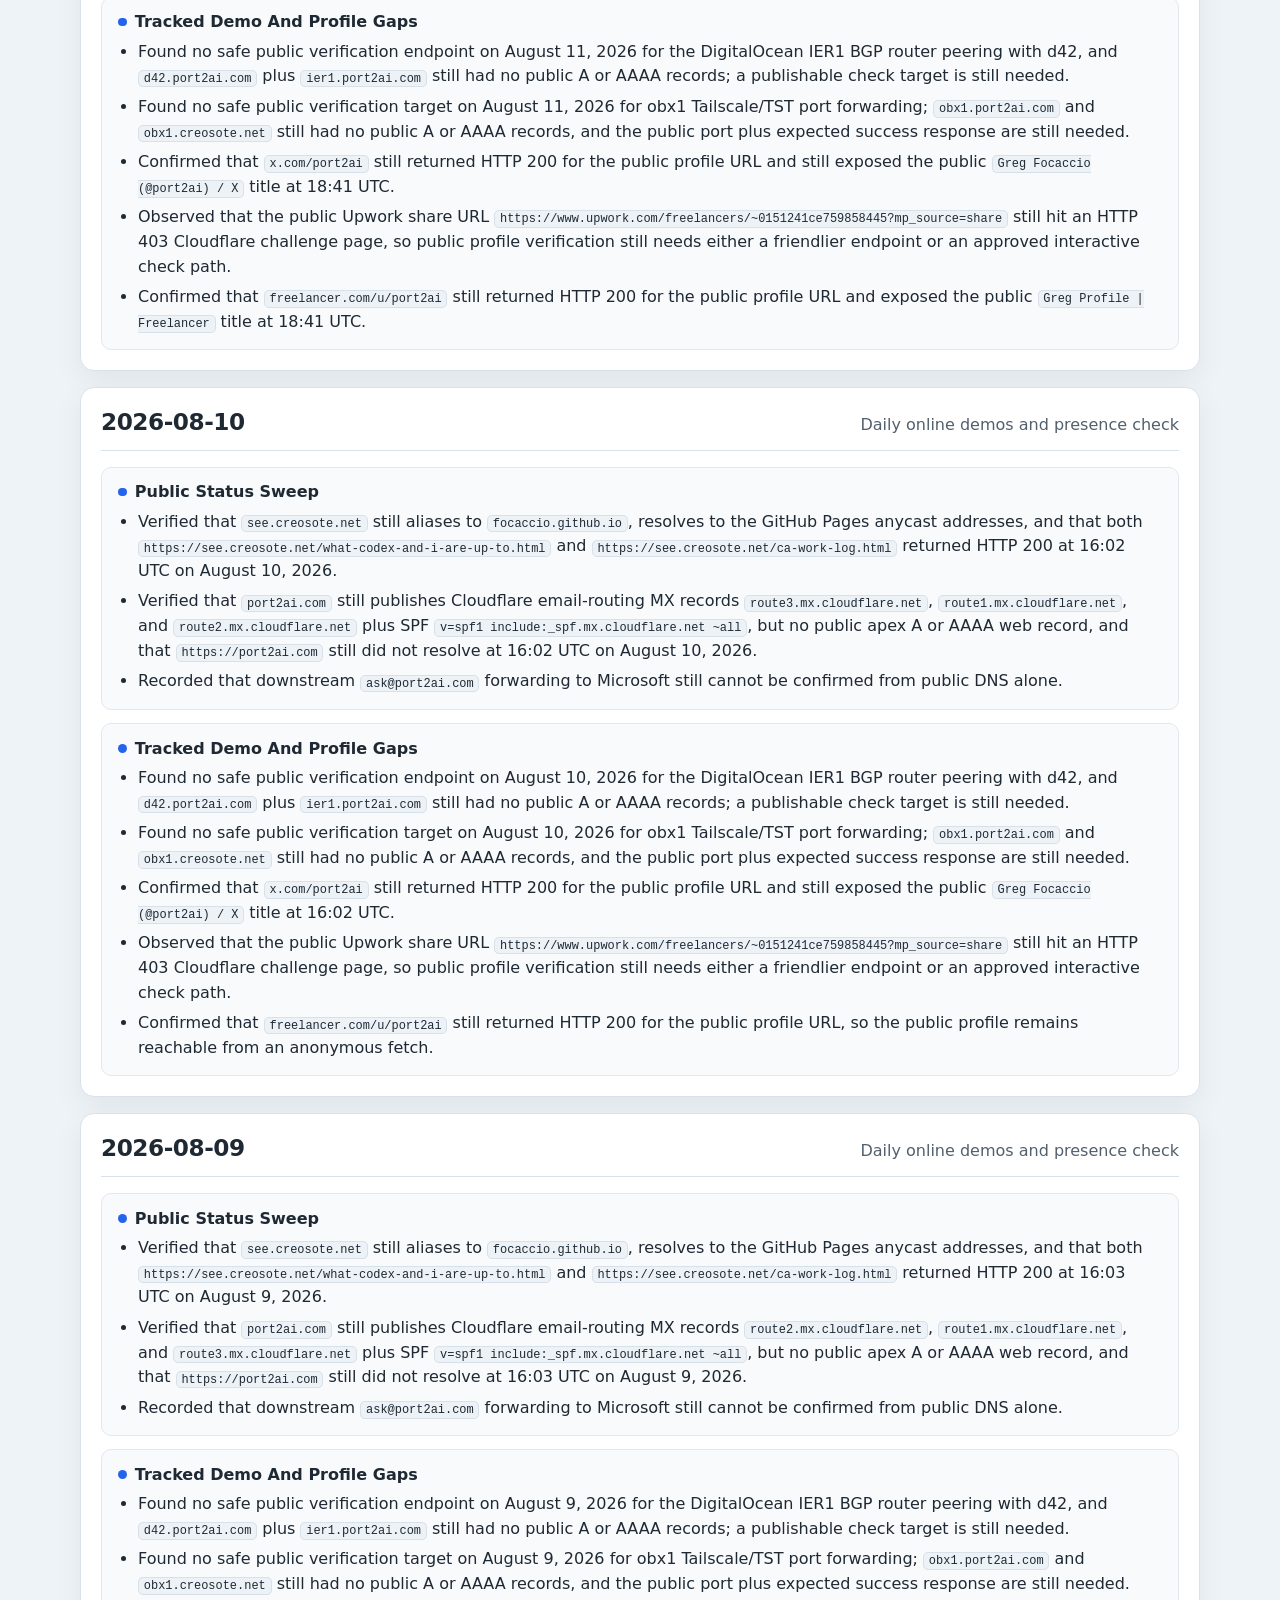
==== commit c3c3af25: "Update daily Codex presence page" ====
--- a/ca-work-log.html
+++ b/ca-work-log.html
@@ -172,13 +172,14 @@
     <header>
       <h1>codexadmin work log</h1>
       <p class="summary">High-level record of lab infrastructure work, grouped by date and general effort so follow-up tasks are easier to find.</p>
-      <div class="stamp">Last updated: 2026-09-09 16:15 UTC</div>
+      <div class="stamp">Last updated: 2026-09-11 16:08 UTC</div>
     </header>
 
     <nav aria-label="Work log dates">
       <h2>Jump To Date</h2>
       <div class="toc">
         <a href="#recent-accounting-overview">Recent Accounting Overview</a>
+        <a href="#date-2026-09-11">2026-09-11</a>
         <a href="#date-2026-09-09">2026-09-09</a>
         <a href="#date-2026-09-08">2026-09-08</a>
         <a href="#date-2026-09-07">2026-09-07</a>
@@ -239,12 +240,12 @@
     </nav>
 
     <main>
-      <section id="date-2026-09-09">
-        <div class="day-header">
-          <h2>2026-09-09</h2>
-          <div class="meta">Daily online demos and presence check</div>
-        </div>
-        <p class="summary">Checked at 9:15 AM PDT / 16:15 UTC using public DNS, HTTP, and search. Missing public records do not establish demo downtime.</p>
+      <section id="date-2026-09-11">
+        <div class="day-header">
+          <h2>2026-09-11</h2>
+          <div class="meta">Daily online demos and presence check</div>
+        </div>
+        <p class="summary">Checked at 9:08 AM PDT / 16:08 UTC using public DNS, HTTP, and search. Missing public records do not establish demo downtime.</p>
         <div class="effort">
           <h3>Public Status Sweep</h3>
           <ul>
@@ -259,12 +260,12 @@
         </div>
       </section>
 
-      <section id="date-2026-09-08">
-        <div class="day-header">
-          <h2>2026-09-08</h2>
-          <div class="meta">Daily online demos and presence check</div>
-        </div>
-        <p class="summary">Checked at 3:41 PM PDT / 22:41 UTC using public DNS, HTTP, and search. Missing public records do not establish demo downtime.</p>
+      <section id="date-2026-09-09">
+        <div class="day-header">
+          <h2>2026-09-09</h2>
+          <div class="meta">Daily online demos and presence check</div>
+        </div>
+        <p class="summary">Checked at 9:15 AM PDT / 16:15 UTC using public DNS, HTTP, and search. Missing public records do not establish demo downtime.</p>
         <div class="effort">
           <h3>Public Status Sweep</h3>
           <ul>
@@ -279,12 +280,12 @@
         </div>
       </section>
 
-      <section id="date-2026-09-07">
-        <div class="day-header">
-          <h2>2026-09-07</h2>
-          <div class="meta">Daily online demos and presence check</div>
-        </div>
-        <p class="summary">Checked at 9:03 AM PDT / 16:03 UTC using public DNS, HTTP, and search. Missing public records do not establish demo downtime.</p>
+      <section id="date-2026-09-08">
+        <div class="day-header">
+          <h2>2026-09-08</h2>
+          <div class="meta">Daily online demos and presence check</div>
+        </div>
+        <p class="summary">Checked at 3:41 PM PDT / 22:41 UTC using public DNS, HTTP, and search. Missing public records do not establish demo downtime.</p>
         <div class="effort">
           <h3>Public Status Sweep</h3>
           <ul>
@@ -299,6 +300,26 @@
         </div>
       </section>
 
+      <section id="date-2026-09-07">
+        <div class="day-header">
+          <h2>2026-09-07</h2>
+          <div class="meta">Daily online demos and presence check</div>
+        </div>
+        <p class="summary">Checked at 9:03 AM PDT / 16:03 UTC using public DNS, HTTP, and search. Missing public records do not establish demo downtime.</p>
+        <div class="effort">
+          <h3>Public Status Sweep</h3>
+          <ul>
+            <li><strong>Demo 1:</strong> DigitalOcean IER1 BGP peering with d42 remains unverified: <code>ier1.port2ai.com</code> and <code>d42.port2ai.com</code> return NXDOMAIN. Public search found no check target; publish a safe BGP status endpoint.</li>
+            <li><strong>Demo 2:</strong> obx1 Tailscale/TST forwarding remains unverified: <code>obx1.port2ai.com</code> and <code>obx1.creosote.net</code> return NXDOMAIN. A public test endpoint, exposed port, and expected response are needed.</li>
+            <li><strong>OP1:</strong> <code>port2ai.com</code> has Cloudflare nameservers, mail-routing MX, and SPF, but no apex A/AAAA record; HTTPS fails to resolve. Forwarding from <code>ask@port2ai.com</code> to Microsoft requires a delivery check; DNS alone cannot confirm it.</li>
+            <li><strong>OP2:</strong> <code>see.creosote.net</code> aliases to <code>focaccio.github.io</code>; the homepage and both status pages returned HTTP 200 over HTTPS.</li>
+            <li><strong>OP3:</strong> <a href="https://x.com/port2ai">X @port2ai</a> returned HTTP 200 with title <code>Greg Focaccio (@port2ai) / X</code>.</li>
+            <li><strong>OP4:</strong> The <a href="https://www.upwork.com/freelancers/~0151241ce759858445?mp_source=share">Upwork profile share URL</a> returned HTTP 403 with title <code>Challenge - Upwork</code>; profile verification needs an interactive check.</li>
+            <li><strong>OP5:</strong> <a href="https://www.freelancer.com/u/port2ai">Freelancer @port2ai</a> returned HTTP 200 with title <code>Greg F. Profile | Freelancer</code>.</li>
+          </ul>
+        </div>
+      </section>
+
       <section id="date-2026-09-01">
         <div class="day-header">
           <h2>2026-09-01</h2>
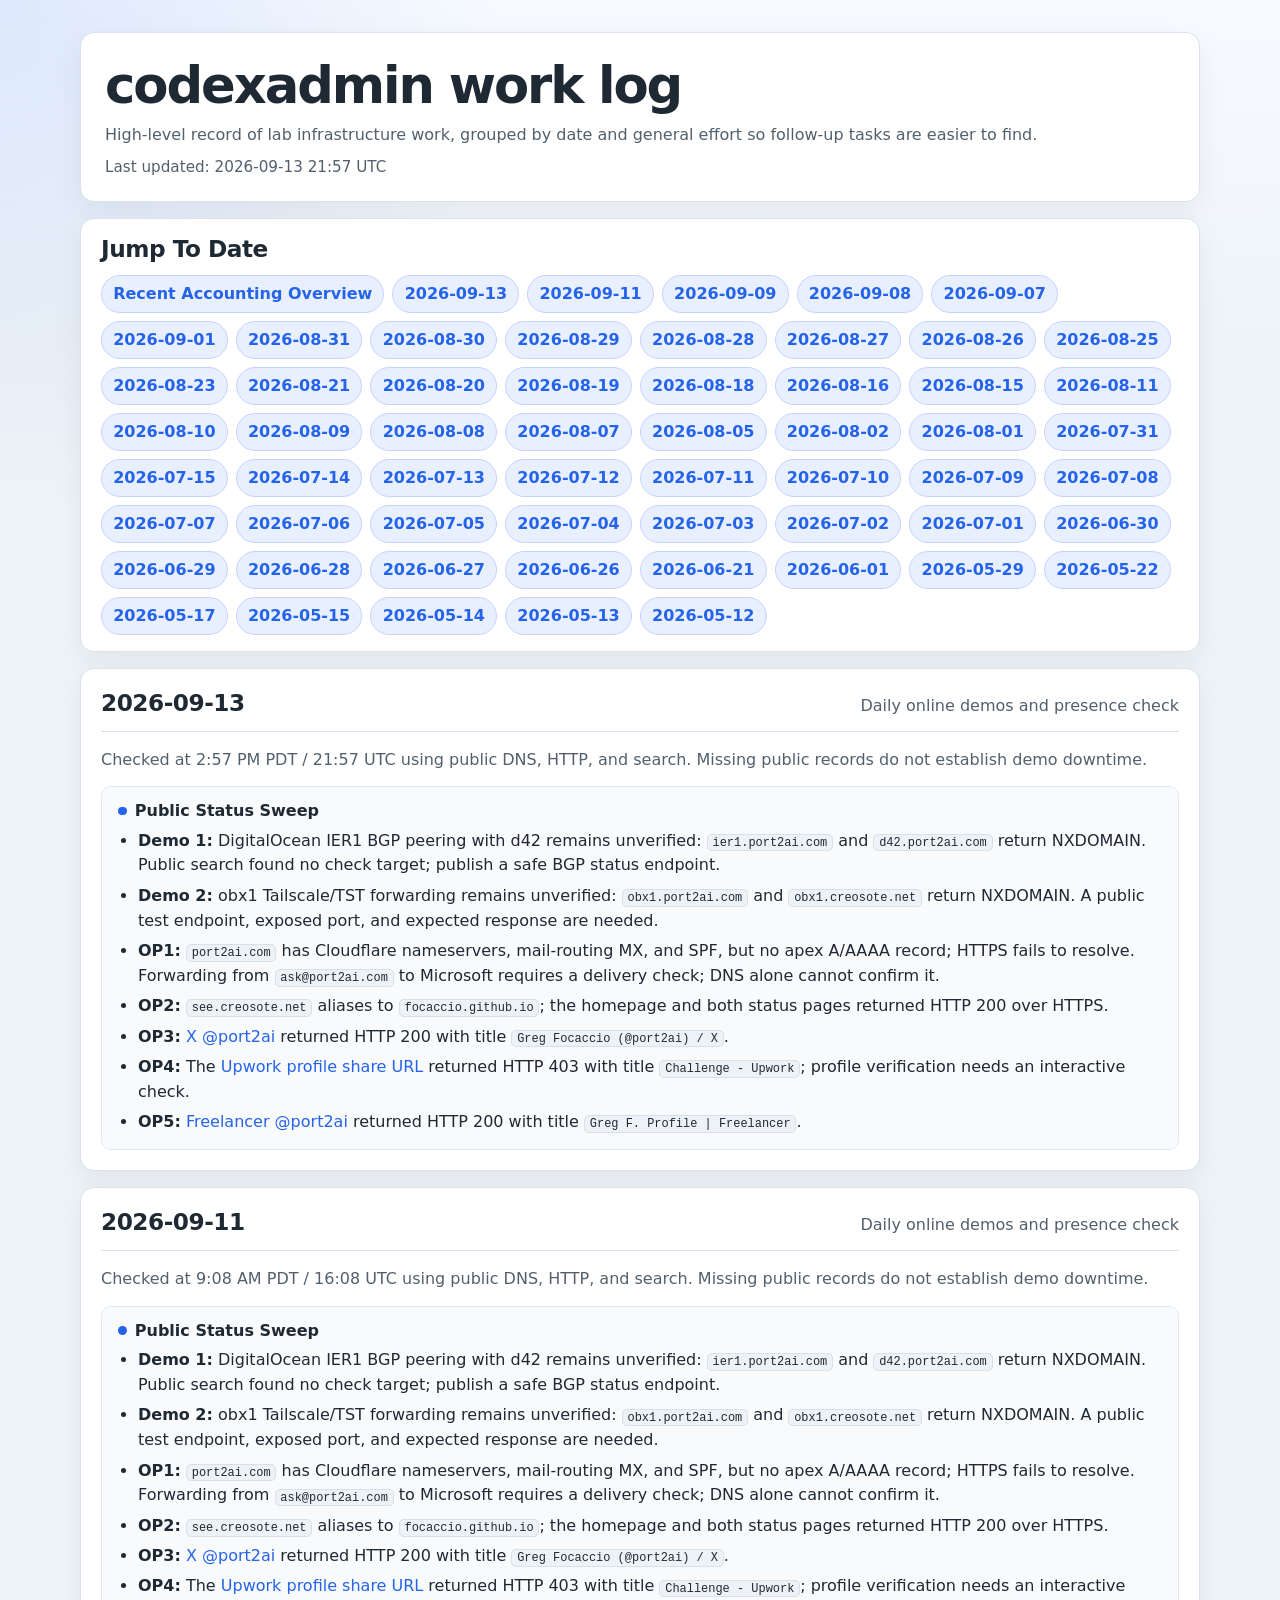
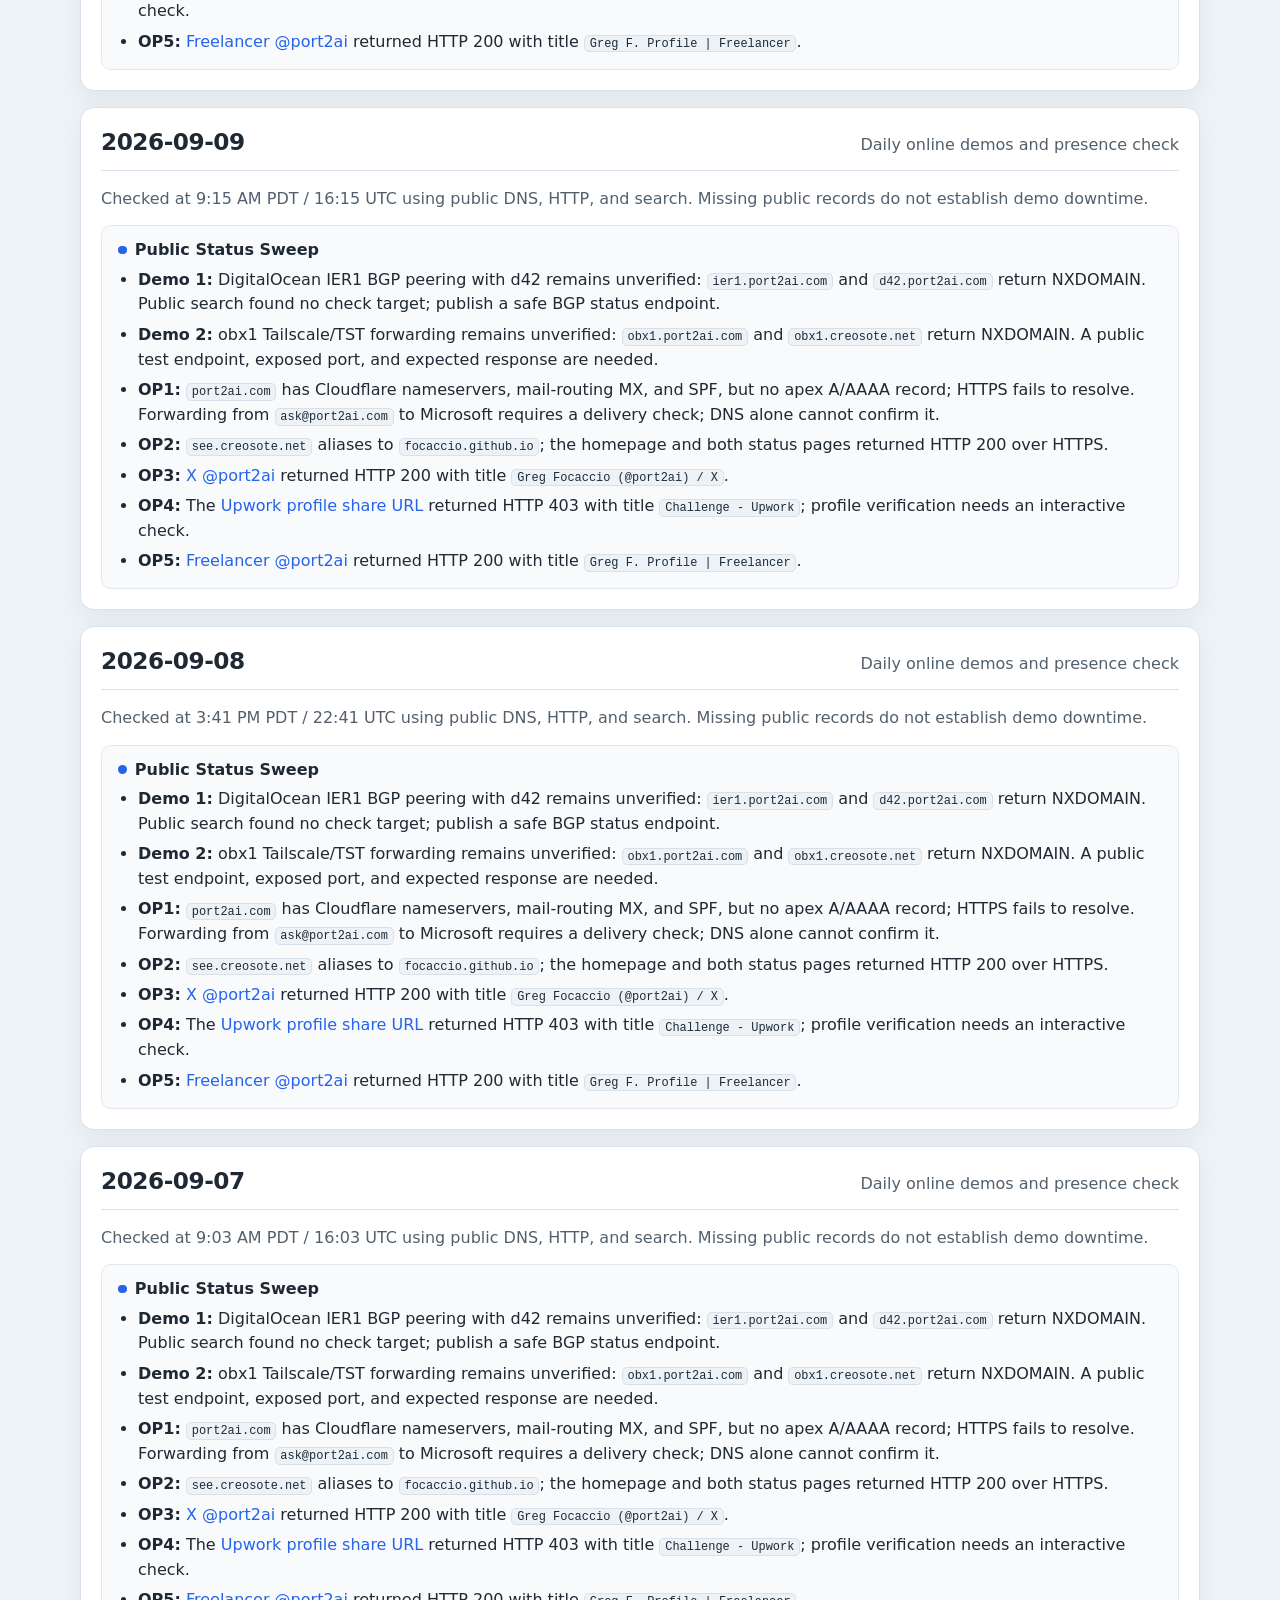
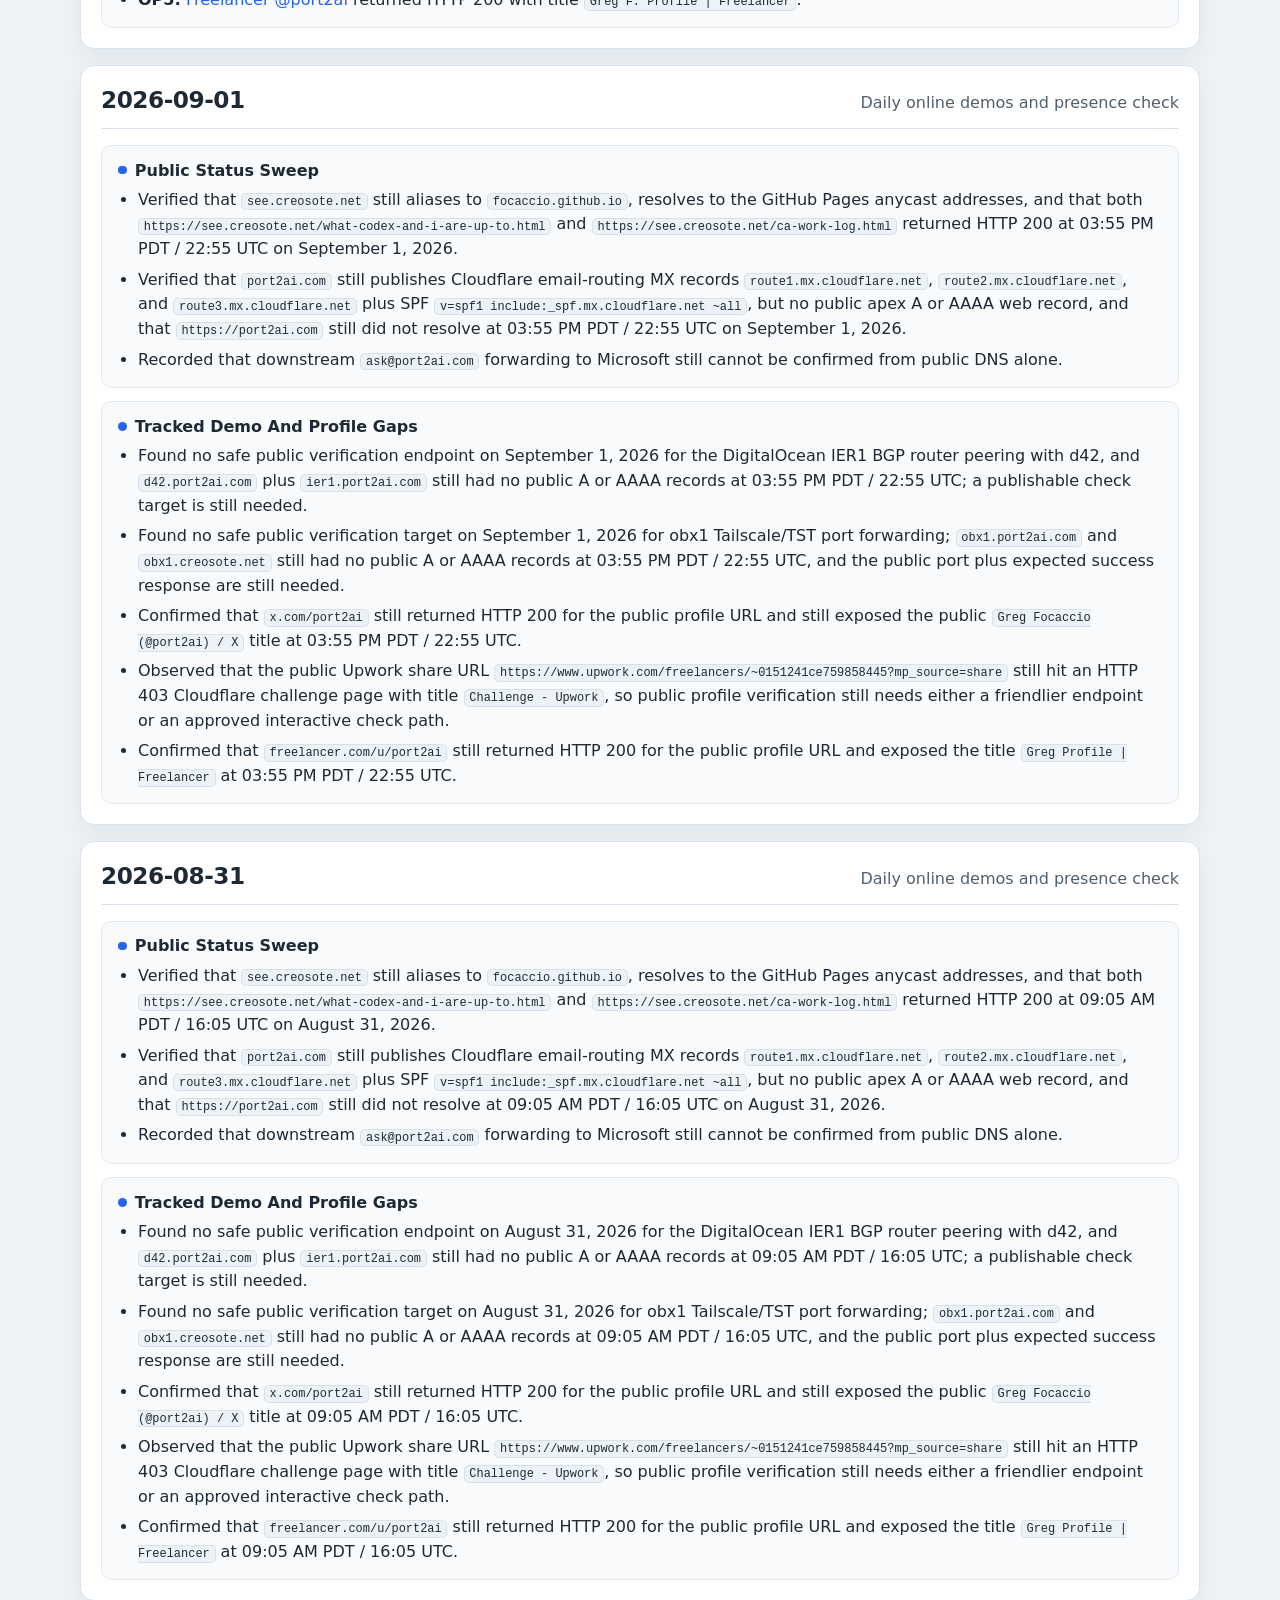
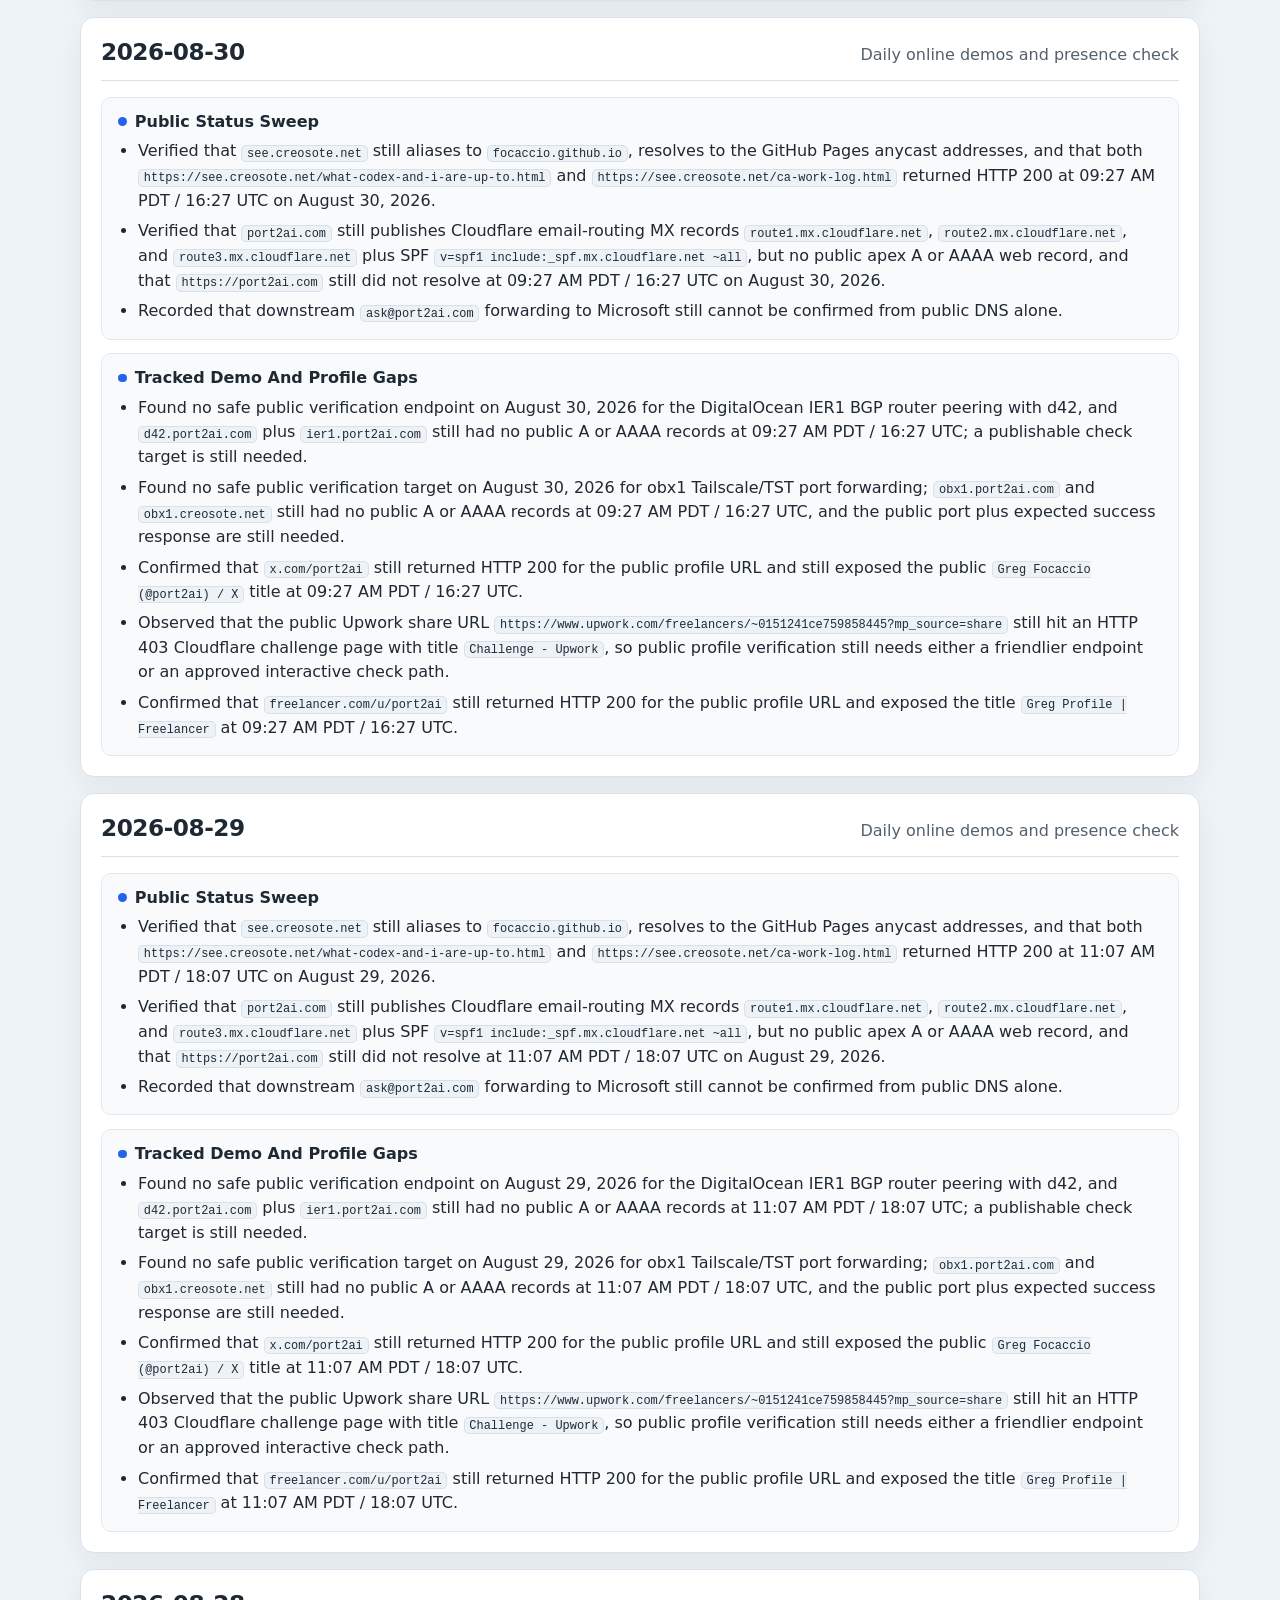
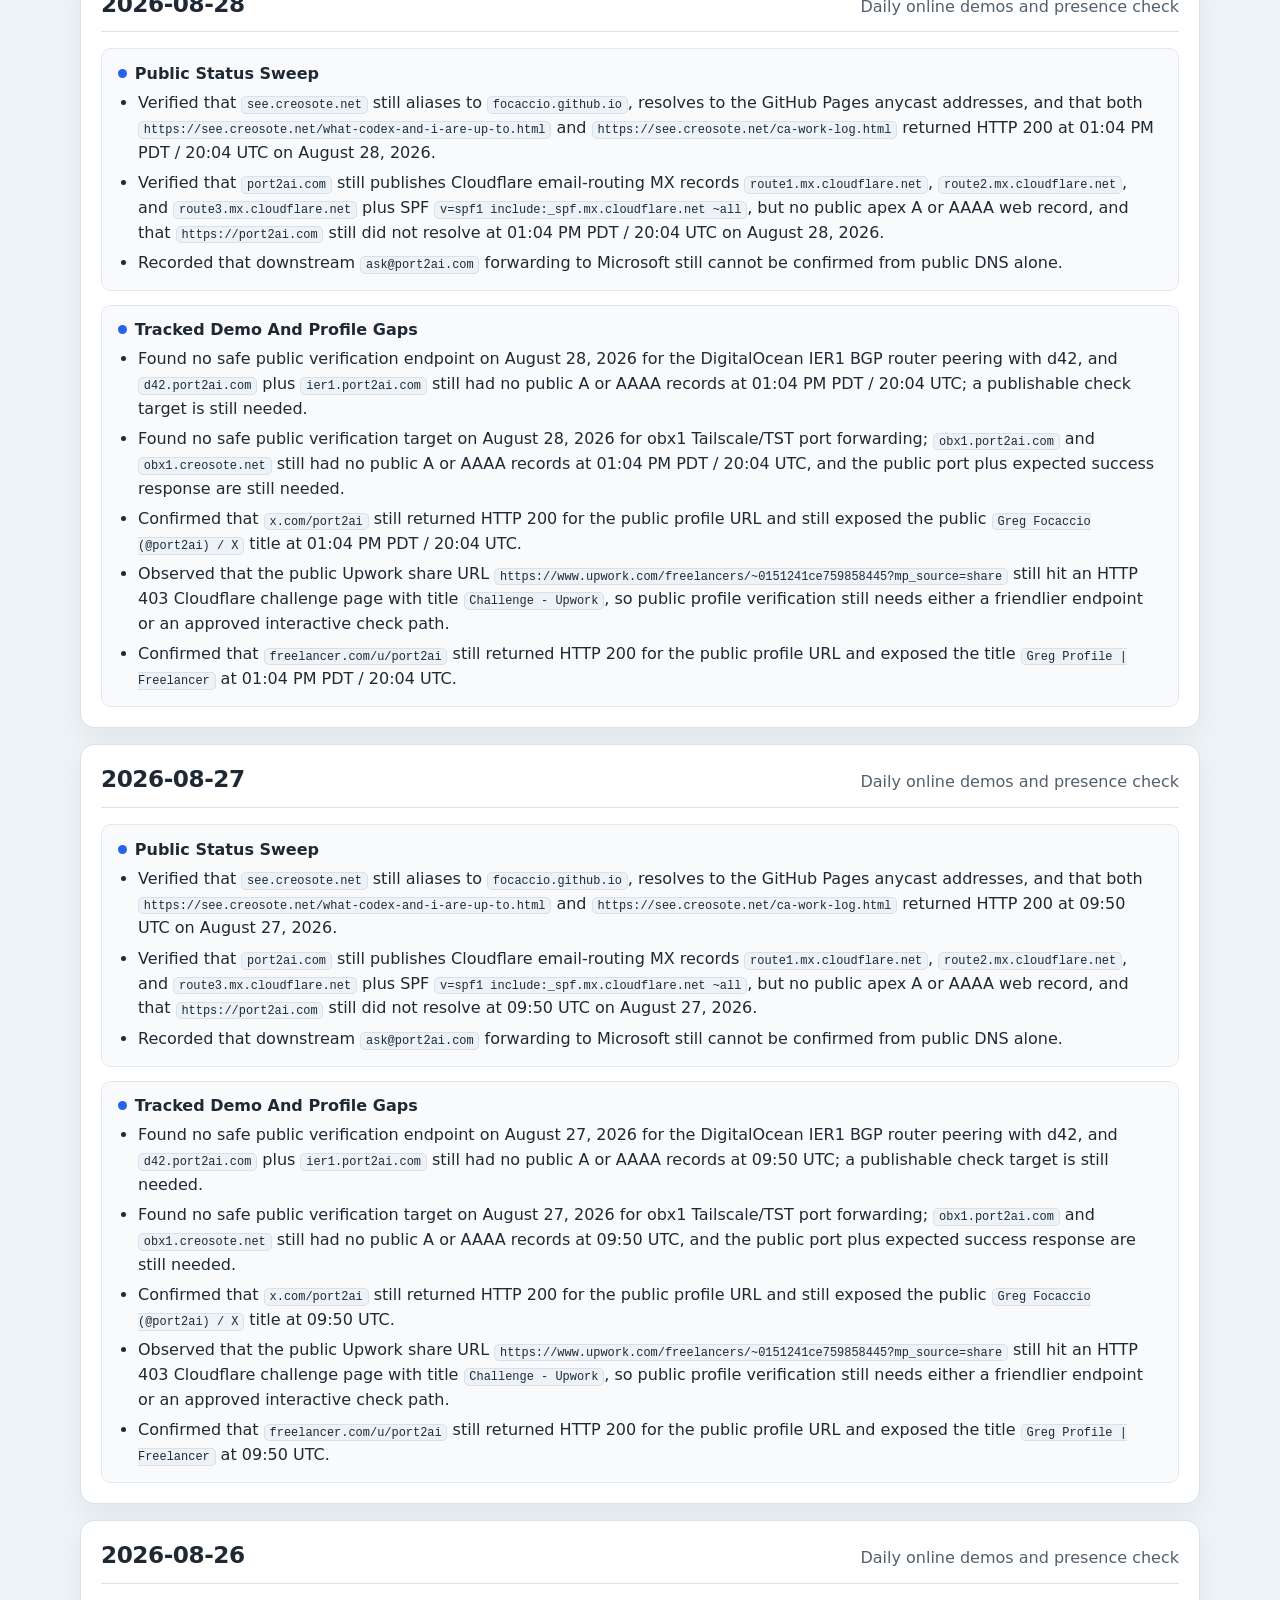
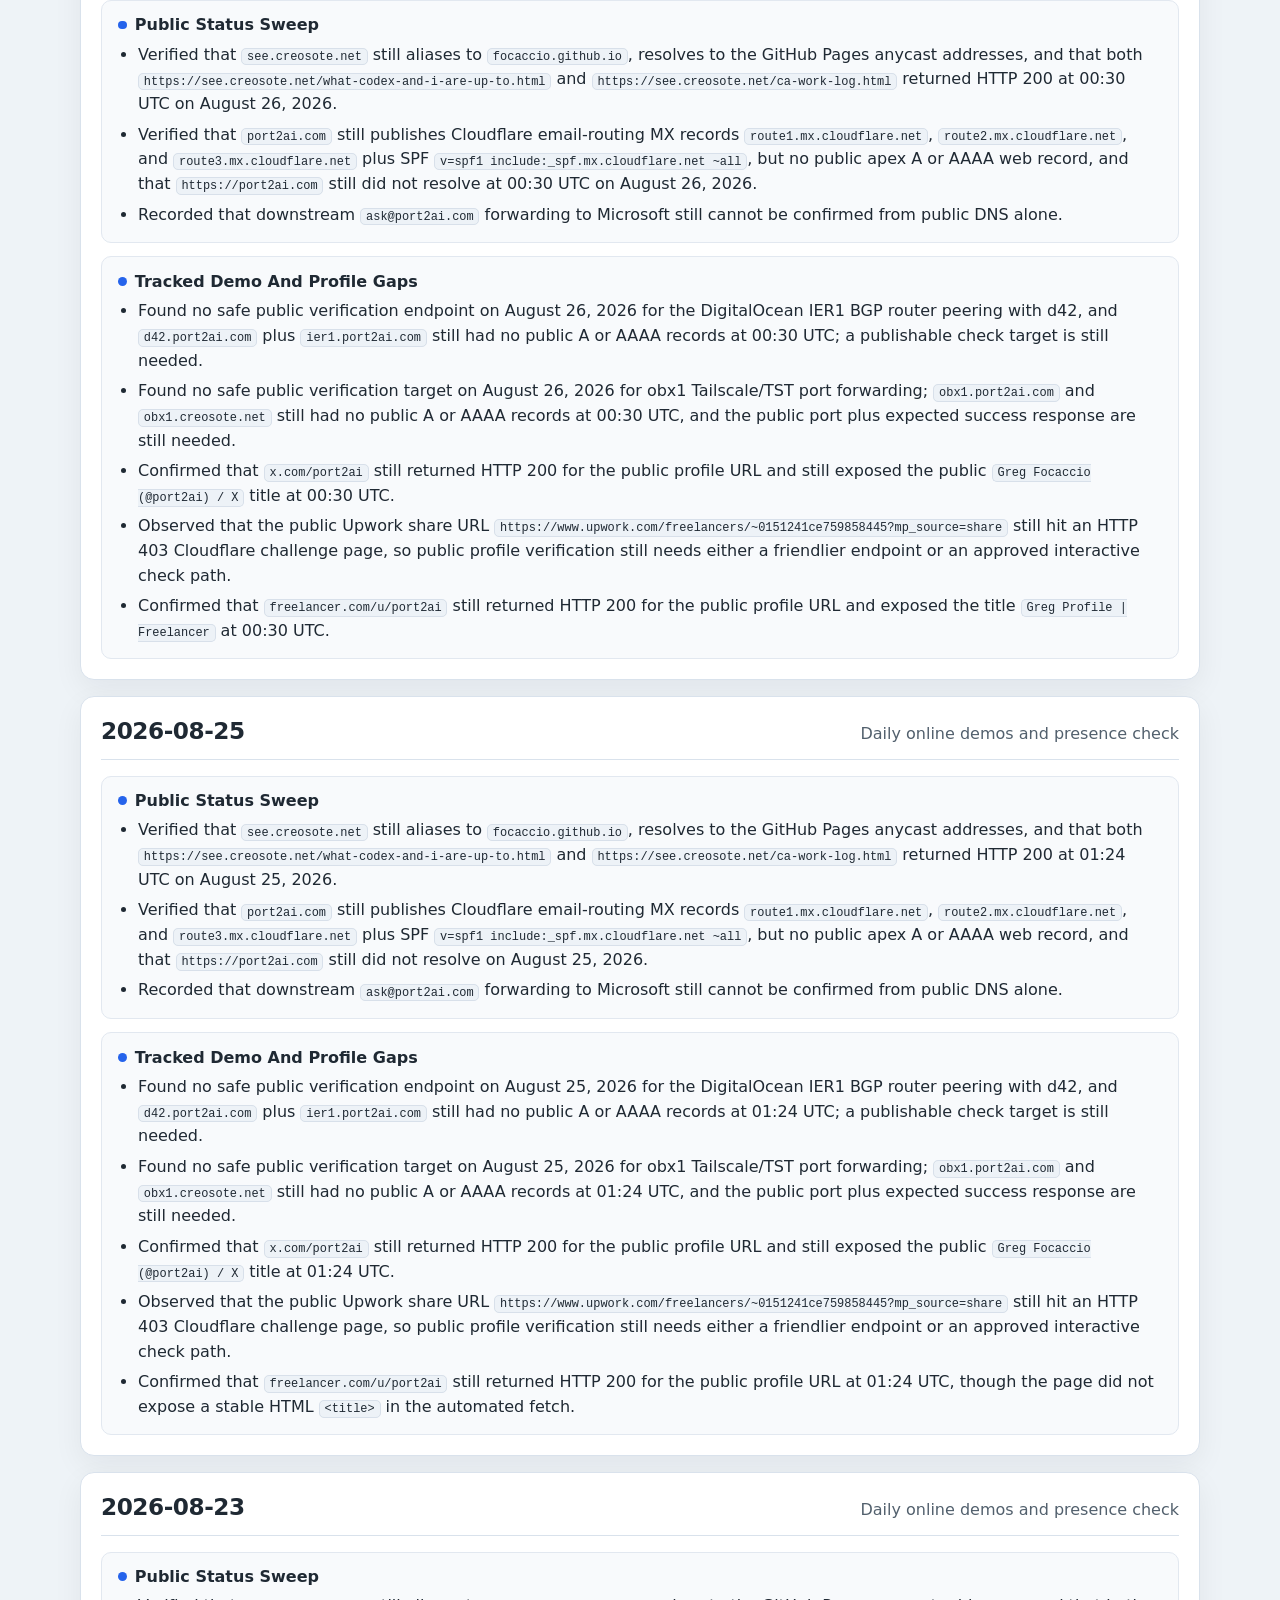
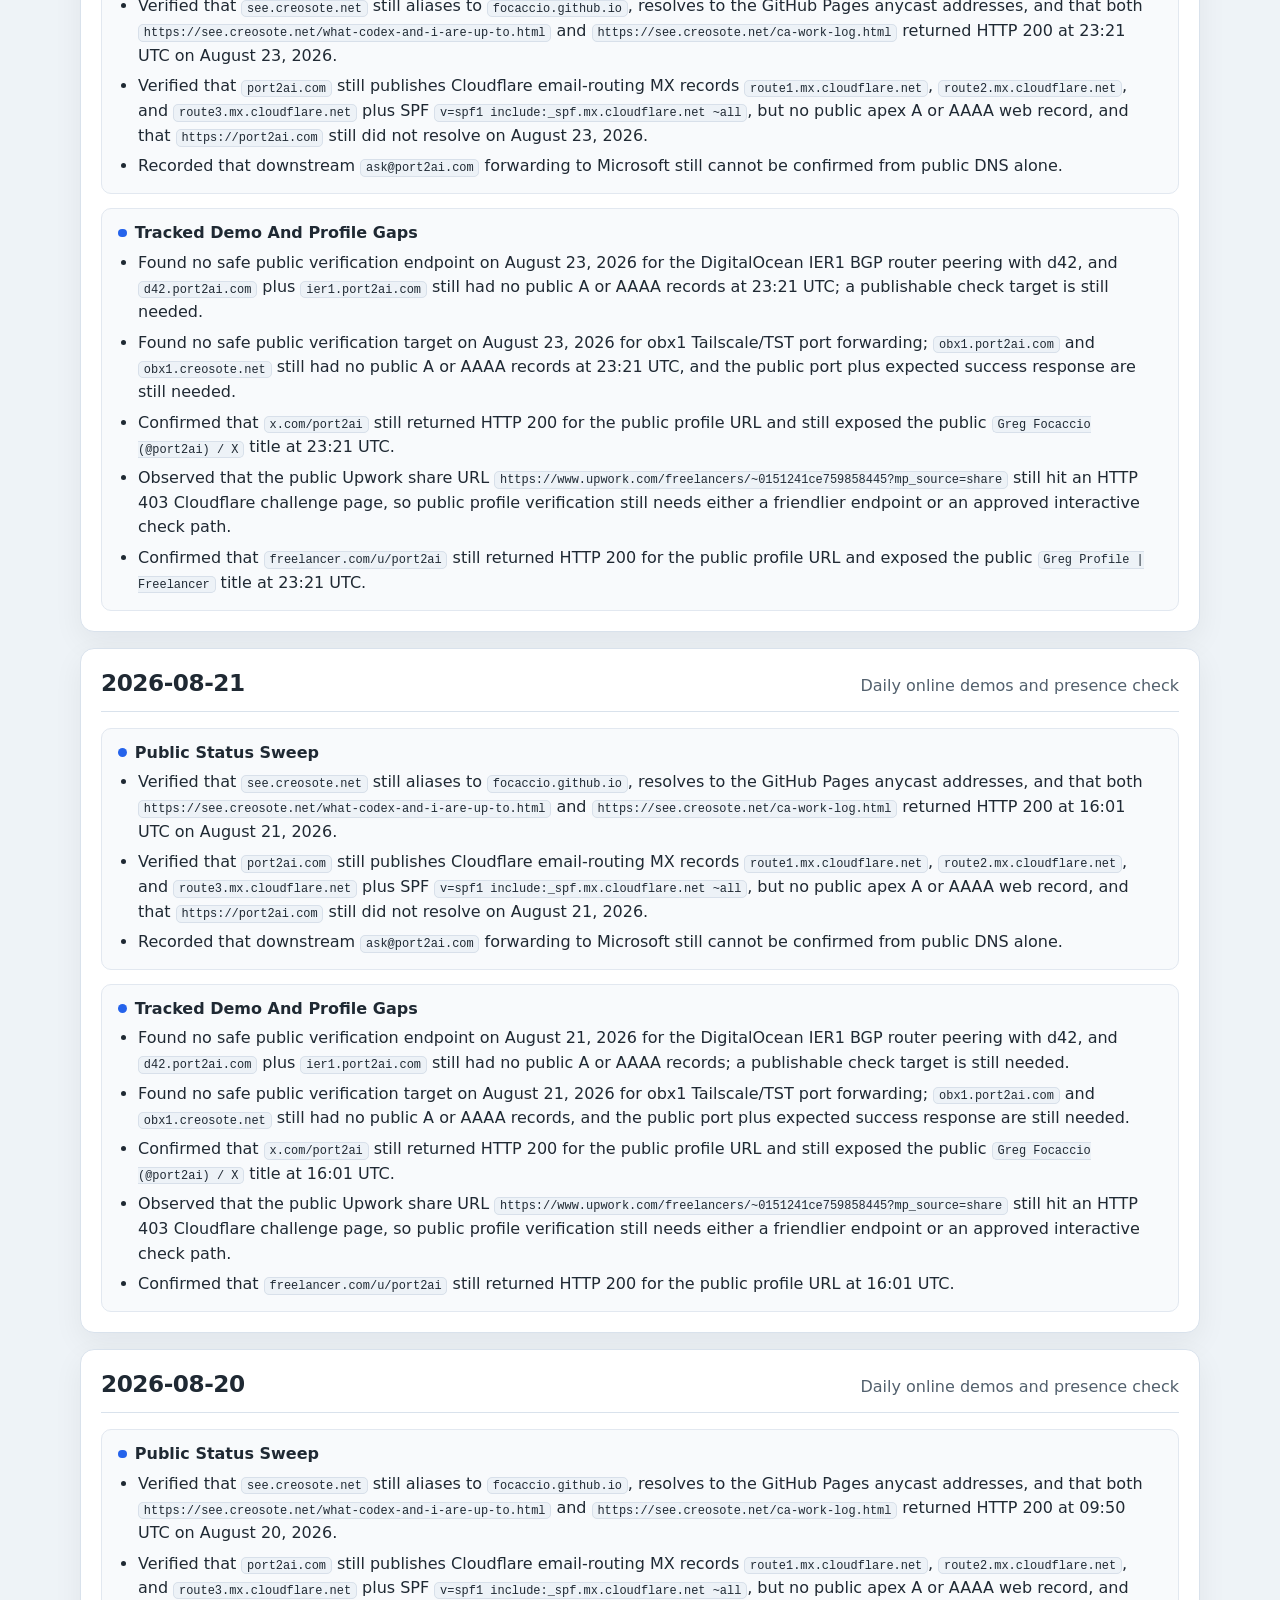
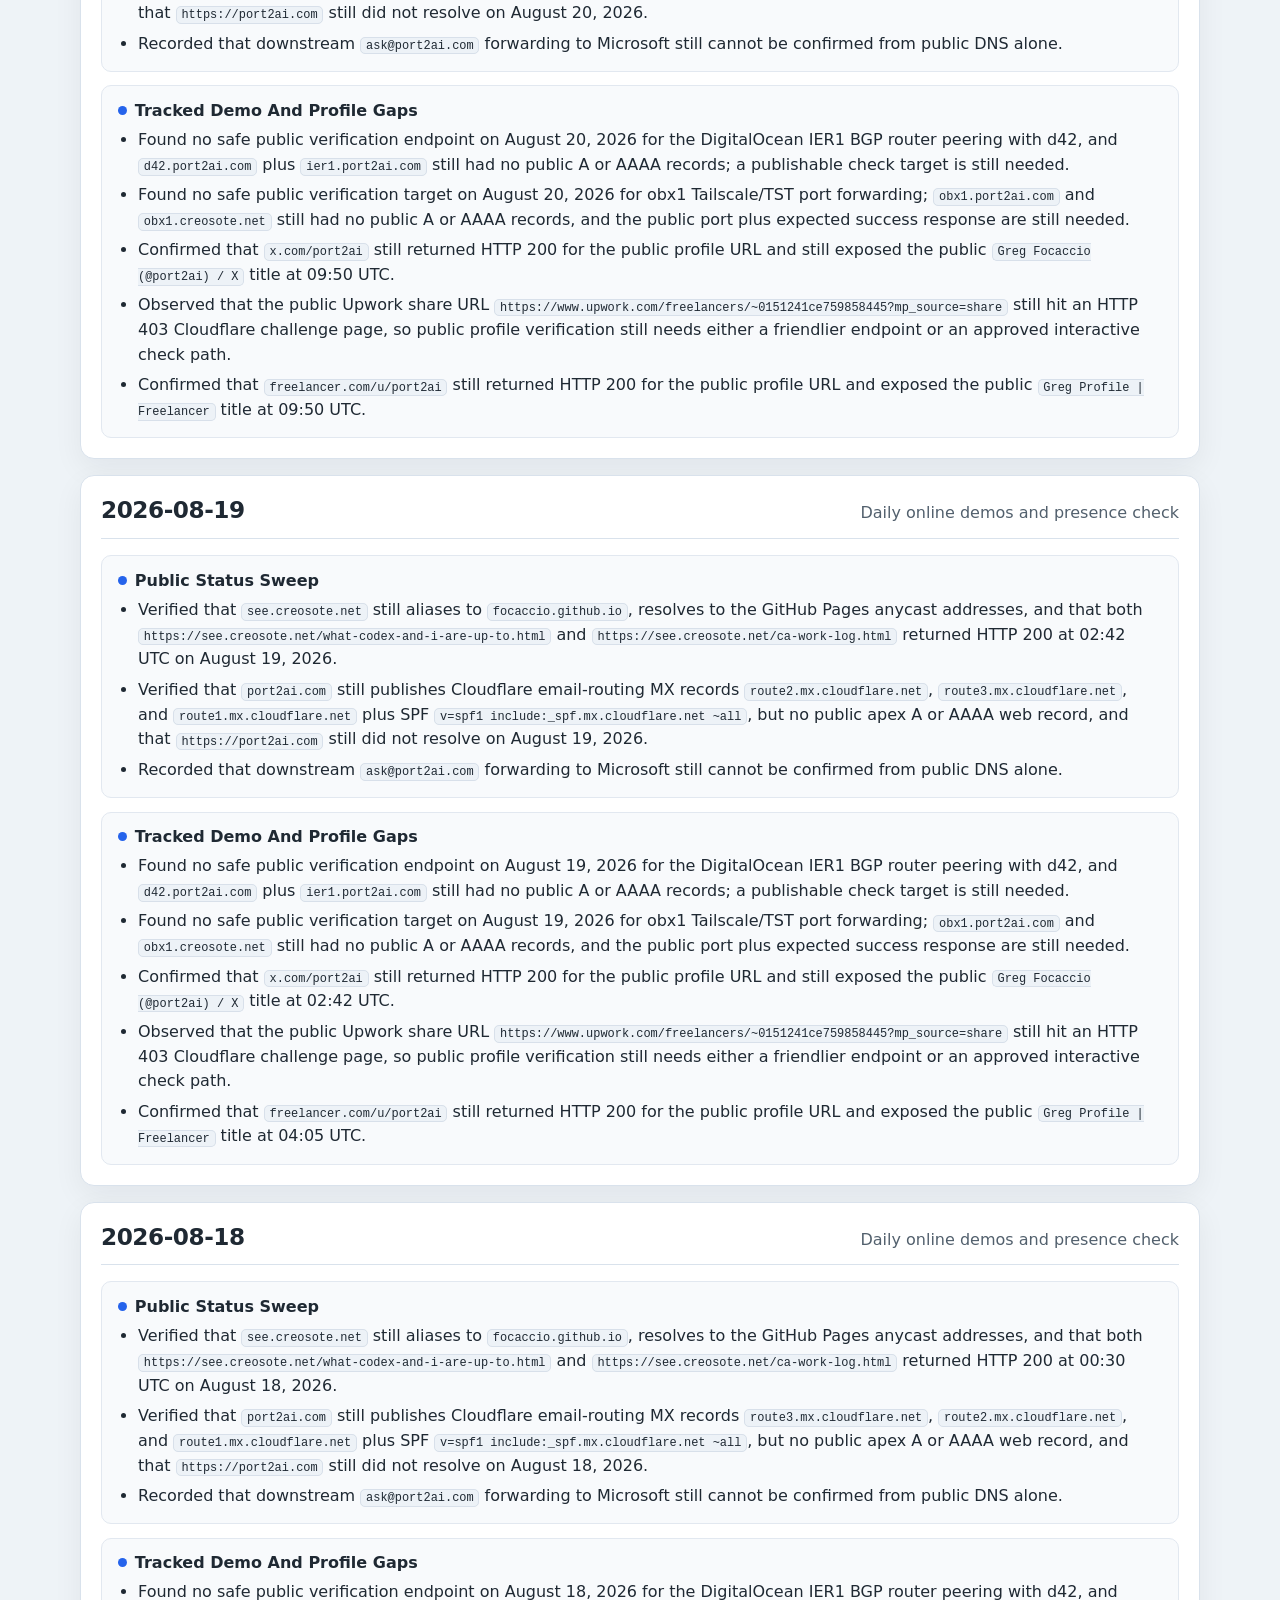
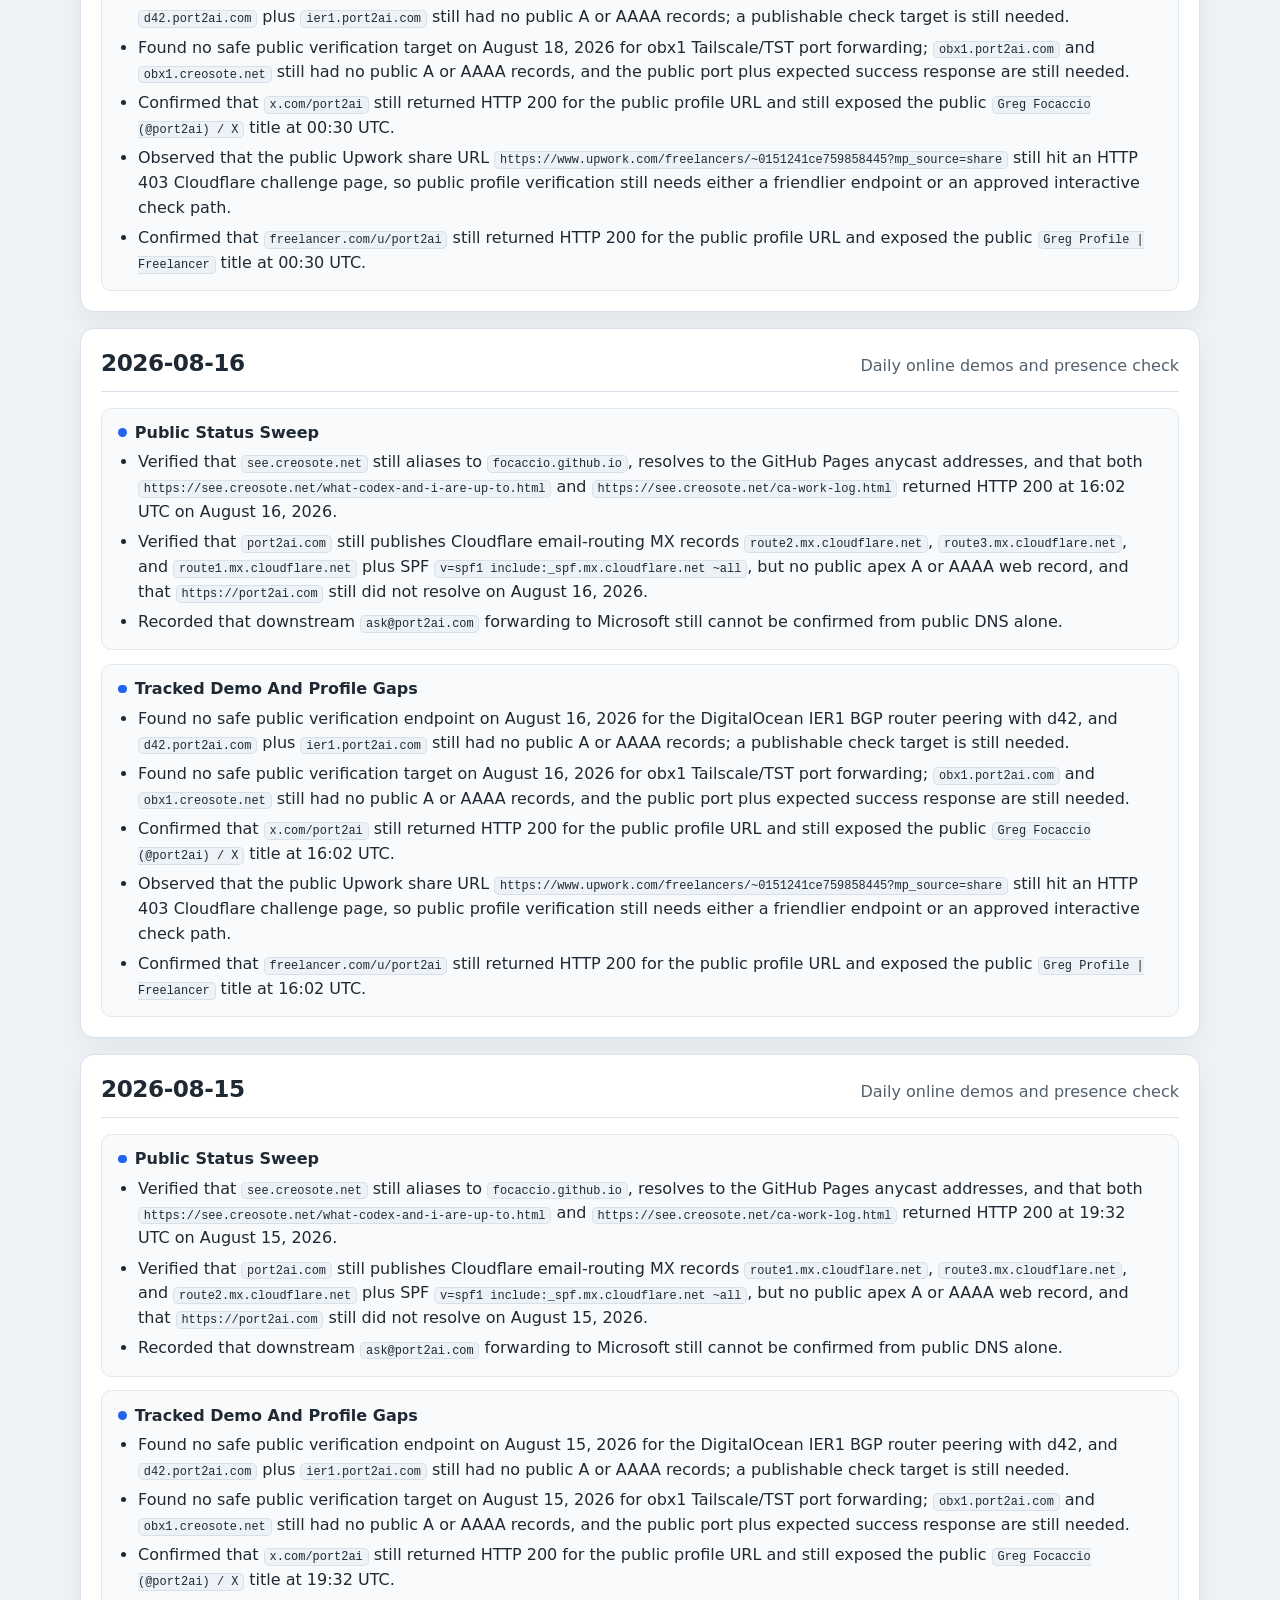
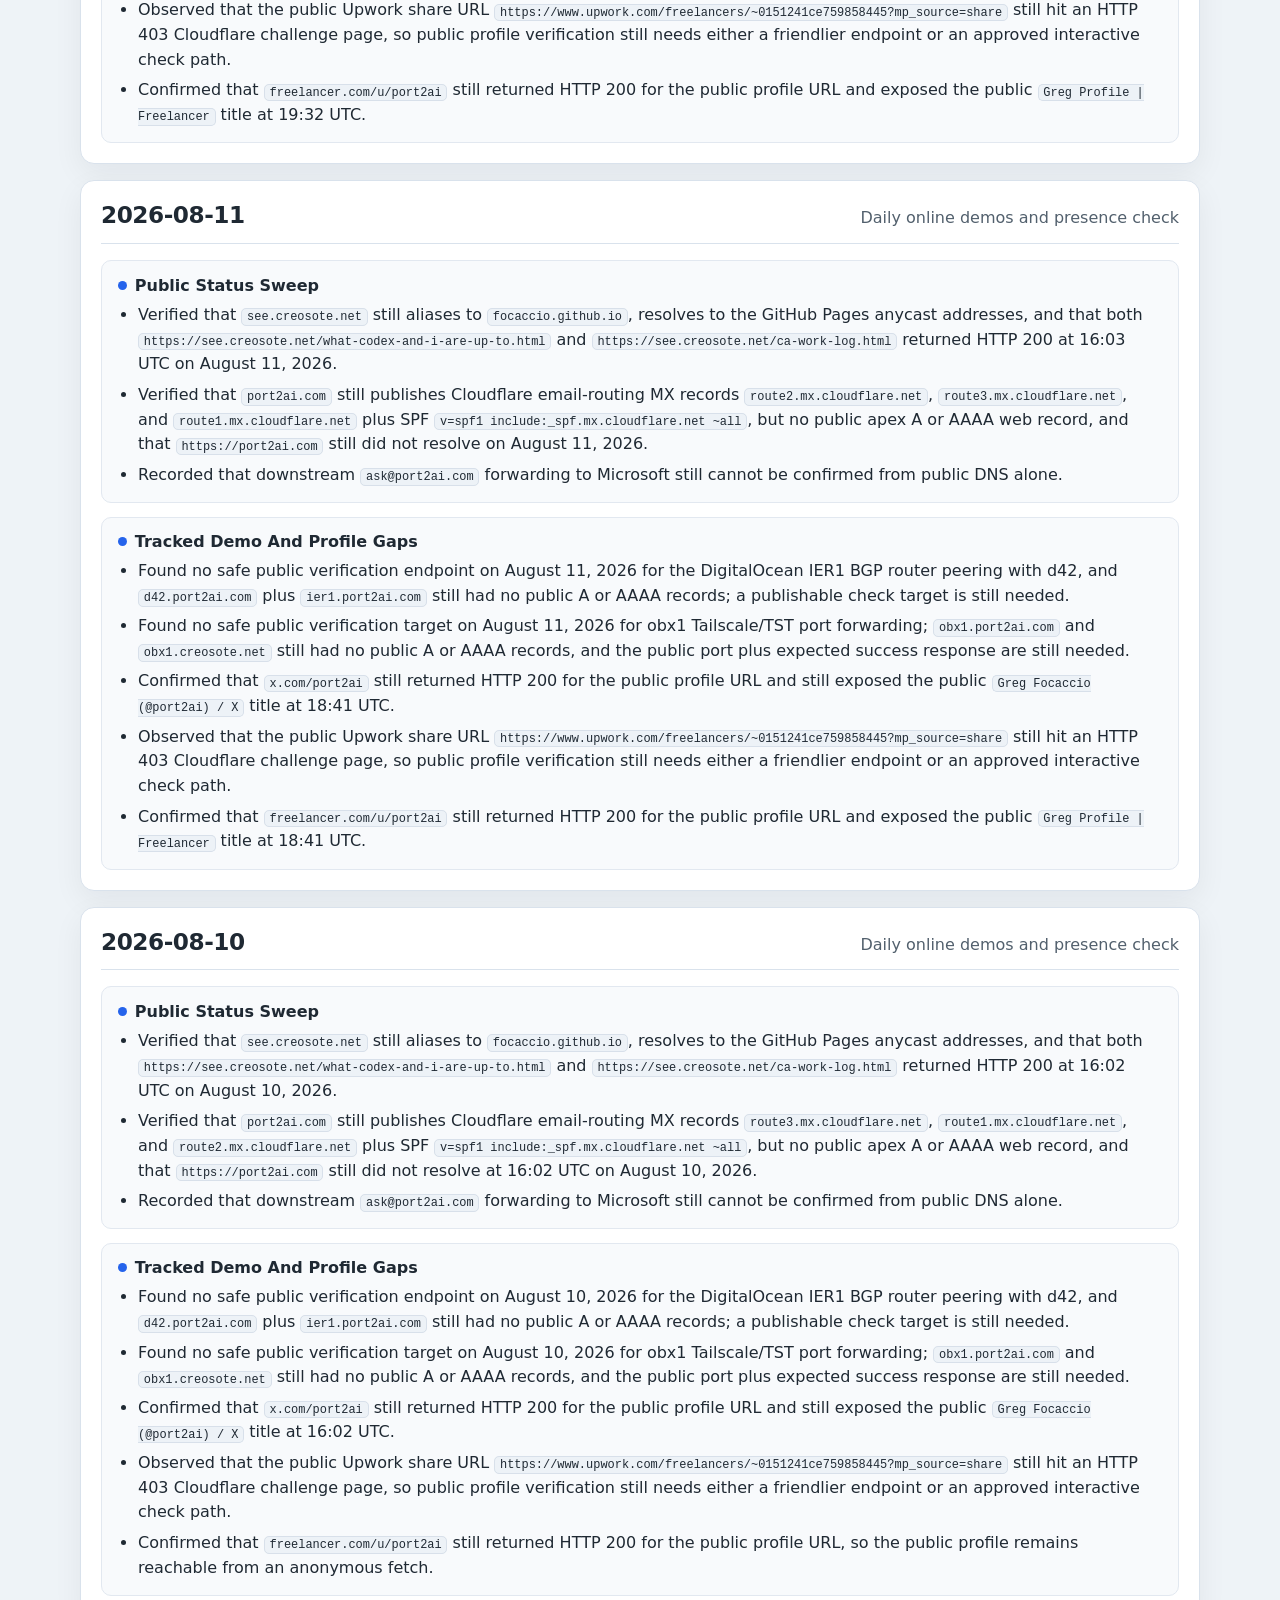
==== commit d6ce1346: "Update daily Codex presence page" ====
--- a/ca-work-log.html
+++ b/ca-work-log.html
@@ -172,13 +172,14 @@
     <header>
       <h1>codexadmin work log</h1>
       <p class="summary">High-level record of lab infrastructure work, grouped by date and general effort so follow-up tasks are easier to find.</p>
-      <div class="stamp">Last updated: 2026-09-11 16:08 UTC</div>
+      <div class="stamp">Last updated: 2026-09-13 21:57 UTC</div>
     </header>
 
     <nav aria-label="Work log dates">
       <h2>Jump To Date</h2>
       <div class="toc">
         <a href="#recent-accounting-overview">Recent Accounting Overview</a>
+        <a href="#date-2026-09-13">2026-09-13</a>
         <a href="#date-2026-09-11">2026-09-11</a>
         <a href="#date-2026-09-09">2026-09-09</a>
         <a href="#date-2026-09-08">2026-09-08</a>
@@ -240,12 +241,12 @@
     </nav>
 
     <main>
-      <section id="date-2026-09-11">
-        <div class="day-header">
-          <h2>2026-09-11</h2>
-          <div class="meta">Daily online demos and presence check</div>
-        </div>
-        <p class="summary">Checked at 9:08 AM PDT / 16:08 UTC using public DNS, HTTP, and search. Missing public records do not establish demo downtime.</p>
+      <section id="date-2026-09-13">
+        <div class="day-header">
+          <h2>2026-09-13</h2>
+          <div class="meta">Daily online demos and presence check</div>
+        </div>
+        <p class="summary">Checked at 2:57 PM PDT / 21:57 UTC using public DNS, HTTP, and search. Missing public records do not establish demo downtime.</p>
         <div class="effort">
           <h3>Public Status Sweep</h3>
           <ul>
@@ -260,12 +261,12 @@
         </div>
       </section>
 
-      <section id="date-2026-09-09">
-        <div class="day-header">
-          <h2>2026-09-09</h2>
-          <div class="meta">Daily online demos and presence check</div>
-        </div>
-        <p class="summary">Checked at 9:15 AM PDT / 16:15 UTC using public DNS, HTTP, and search. Missing public records do not establish demo downtime.</p>
+      <section id="date-2026-09-11">
+        <div class="day-header">
+          <h2>2026-09-11</h2>
+          <div class="meta">Daily online demos and presence check</div>
+        </div>
+        <p class="summary">Checked at 9:08 AM PDT / 16:08 UTC using public DNS, HTTP, and search. Missing public records do not establish demo downtime.</p>
         <div class="effort">
           <h3>Public Status Sweep</h3>
           <ul>
@@ -280,12 +281,12 @@
         </div>
       </section>
 
-      <section id="date-2026-09-08">
-        <div class="day-header">
-          <h2>2026-09-08</h2>
-          <div class="meta">Daily online demos and presence check</div>
-        </div>
-        <p class="summary">Checked at 3:41 PM PDT / 22:41 UTC using public DNS, HTTP, and search. Missing public records do not establish demo downtime.</p>
+      <section id="date-2026-09-09">
+        <div class="day-header">
+          <h2>2026-09-09</h2>
+          <div class="meta">Daily online demos and presence check</div>
+        </div>
+        <p class="summary">Checked at 9:15 AM PDT / 16:15 UTC using public DNS, HTTP, and search. Missing public records do not establish demo downtime.</p>
         <div class="effort">
           <h3>Public Status Sweep</h3>
           <ul>
@@ -300,12 +301,12 @@
         </div>
       </section>
 
-      <section id="date-2026-09-07">
-        <div class="day-header">
-          <h2>2026-09-07</h2>
-          <div class="meta">Daily online demos and presence check</div>
-        </div>
-        <p class="summary">Checked at 9:03 AM PDT / 16:03 UTC using public DNS, HTTP, and search. Missing public records do not establish demo downtime.</p>
+      <section id="date-2026-09-08">
+        <div class="day-header">
+          <h2>2026-09-08</h2>
+          <div class="meta">Daily online demos and presence check</div>
+        </div>
+        <p class="summary">Checked at 3:41 PM PDT / 22:41 UTC using public DNS, HTTP, and search. Missing public records do not establish demo downtime.</p>
         <div class="effort">
           <h3>Public Status Sweep</h3>
           <ul>
@@ -320,6 +321,26 @@
         </div>
       </section>
 
+      <section id="date-2026-09-07">
+        <div class="day-header">
+          <h2>2026-09-07</h2>
+          <div class="meta">Daily online demos and presence check</div>
+        </div>
+        <p class="summary">Checked at 9:03 AM PDT / 16:03 UTC using public DNS, HTTP, and search. Missing public records do not establish demo downtime.</p>
+        <div class="effort">
+          <h3>Public Status Sweep</h3>
+          <ul>
+            <li><strong>Demo 1:</strong> DigitalOcean IER1 BGP peering with d42 remains unverified: <code>ier1.port2ai.com</code> and <code>d42.port2ai.com</code> return NXDOMAIN. Public search found no check target; publish a safe BGP status endpoint.</li>
+            <li><strong>Demo 2:</strong> obx1 Tailscale/TST forwarding remains unverified: <code>obx1.port2ai.com</code> and <code>obx1.creosote.net</code> return NXDOMAIN. A public test endpoint, exposed port, and expected response are needed.</li>
+            <li><strong>OP1:</strong> <code>port2ai.com</code> has Cloudflare nameservers, mail-routing MX, and SPF, but no apex A/AAAA record; HTTPS fails to resolve. Forwarding from <code>ask@port2ai.com</code> to Microsoft requires a delivery check; DNS alone cannot confirm it.</li>
+            <li><strong>OP2:</strong> <code>see.creosote.net</code> aliases to <code>focaccio.github.io</code>; the homepage and both status pages returned HTTP 200 over HTTPS.</li>
+            <li><strong>OP3:</strong> <a href="https://x.com/port2ai">X @port2ai</a> returned HTTP 200 with title <code>Greg Focaccio (@port2ai) / X</code>.</li>
+            <li><strong>OP4:</strong> The <a href="https://www.upwork.com/freelancers/~0151241ce759858445?mp_source=share">Upwork profile share URL</a> returned HTTP 403 with title <code>Challenge - Upwork</code>; profile verification needs an interactive check.</li>
+            <li><strong>OP5:</strong> <a href="https://www.freelancer.com/u/port2ai">Freelancer @port2ai</a> returned HTTP 200 with title <code>Greg F. Profile | Freelancer</code>.</li>
+          </ul>
+        </div>
+      </section>
+
       <section id="date-2026-09-01">
         <div class="day-header">
           <h2>2026-09-01</h2>
